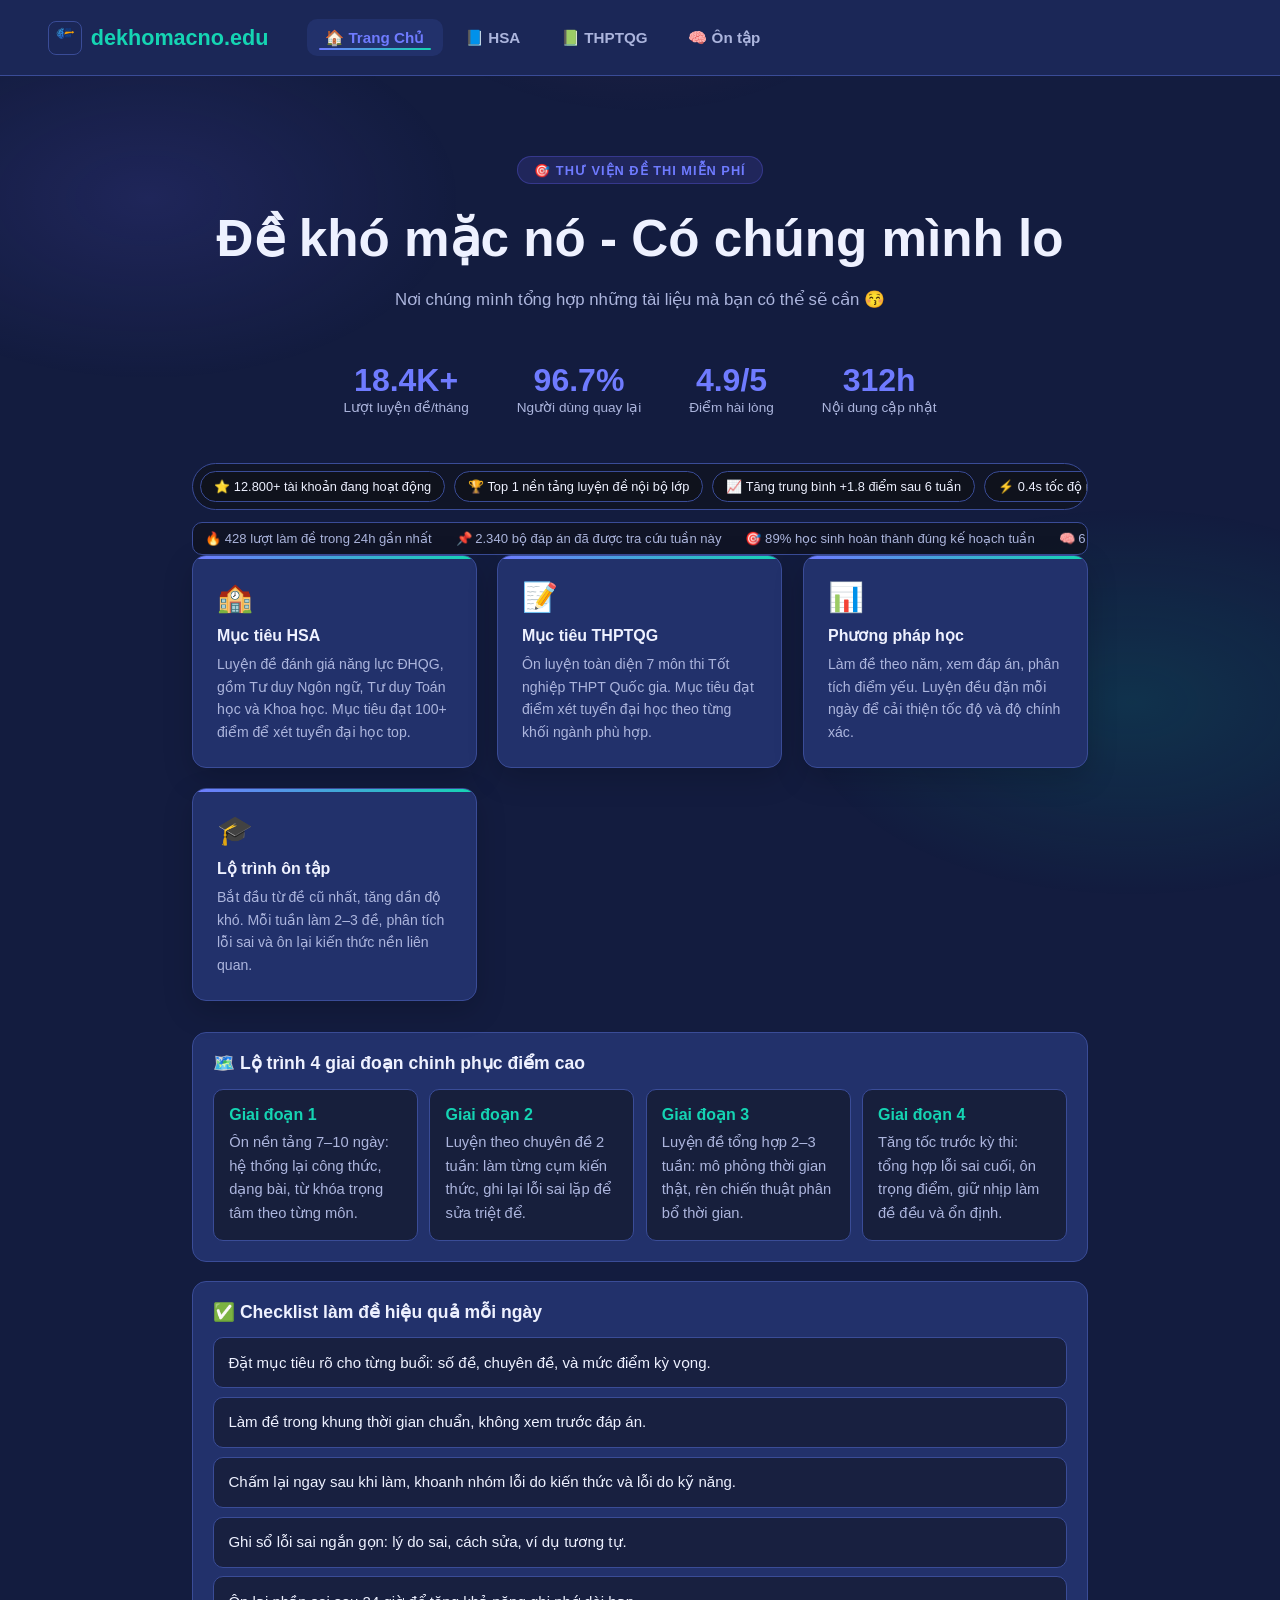
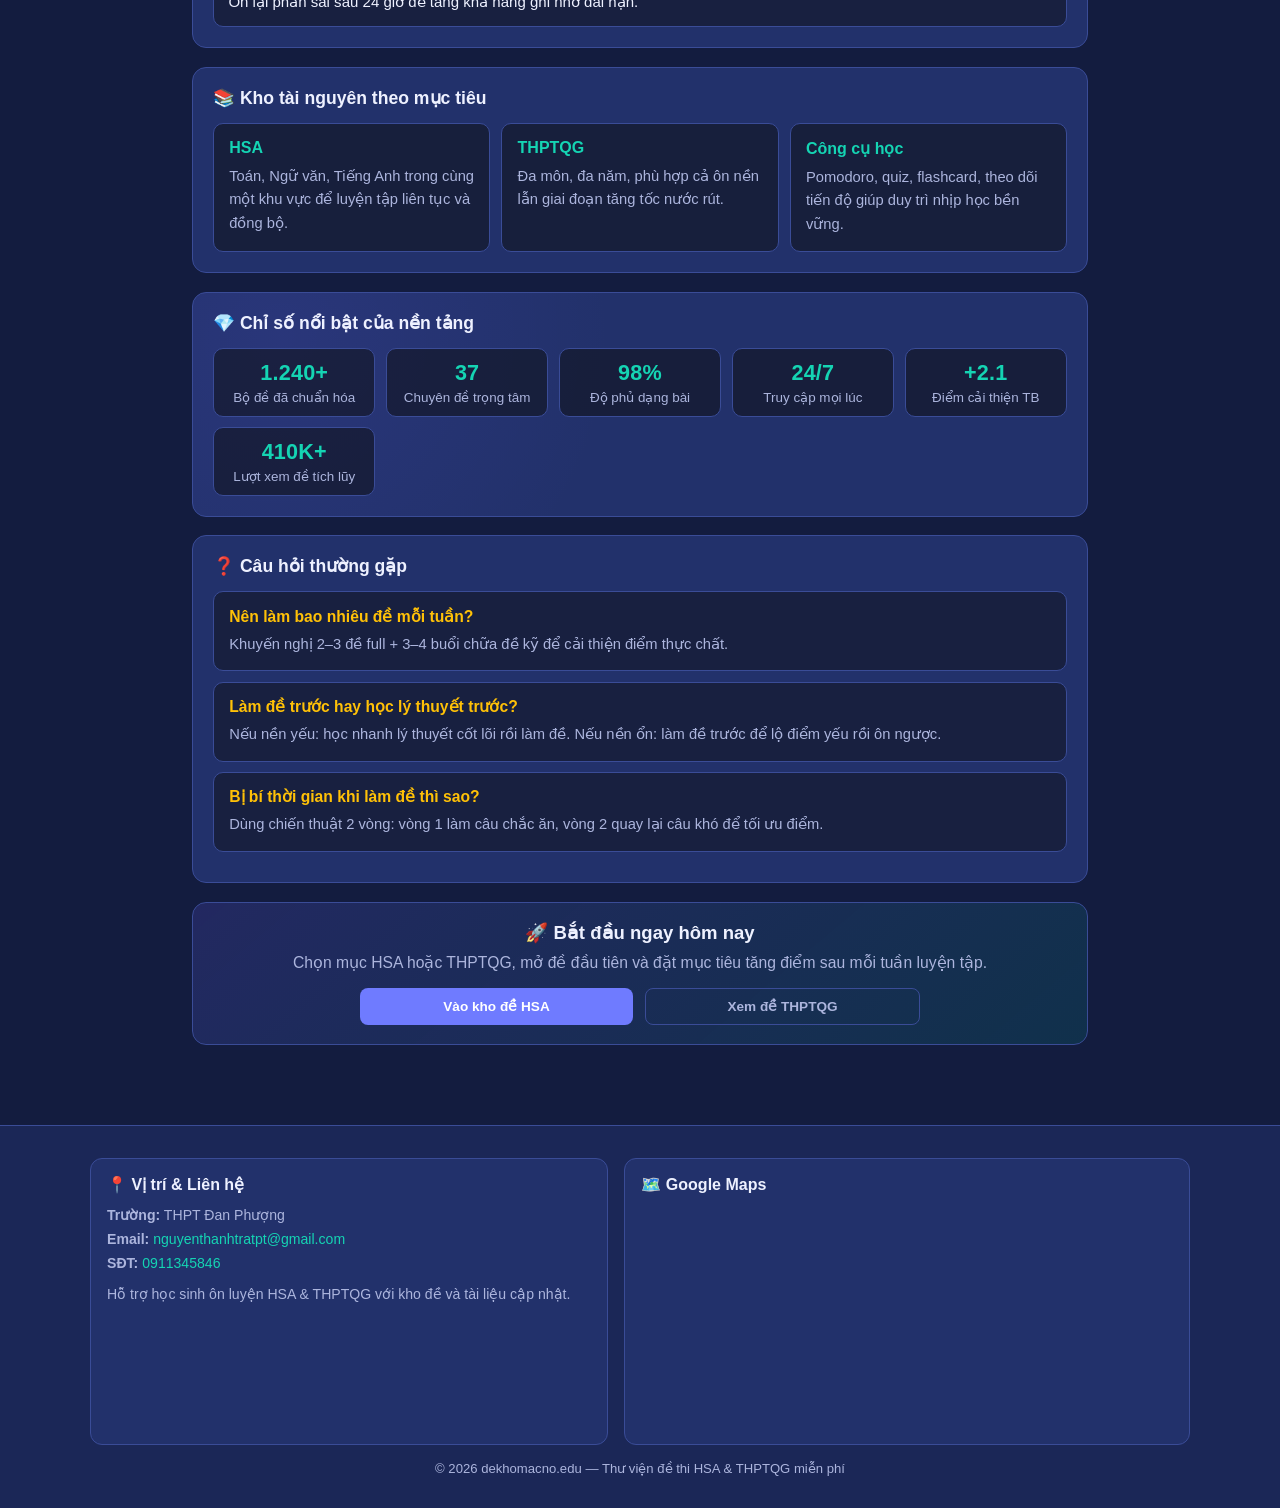
==== index.html @ 06b8037e "Rename index2.html to index.html" ====
<!DOCTYPE html>
<html lang="vi">
<head>
<meta charset="UTF-8">
<meta name="viewport" content="width=device-width, initial-scale=1.0">
<title>dekhomacno.edu</title>
<link rel="icon" type="image/png" href="logo.png">
<link rel="stylesheet" href="styles.css">
<style>
:root{--bg:#131c3f;--surface:#1b2757;--card:#22316b;--border:#3a4c97;--accent:#6f7bff;--accent2:#15d4b3;--accent3:#ff7b8d;--text:#eef1ff;--muted:#acb5dd}
*{margin:0;padding:0;box-sizing:border-box}
body{background:var(--bg);color:var(--text);font-family:'Segoe UI',sans-serif;min-height:100vh}
nav{background:var(--surface);border-bottom:1px solid var(--border);padding:0 3rem;display:flex;align-items:center;gap:2.4rem;position:sticky;top:0;z-index:100;height:76px}
.logo{font-size:1.35rem;font-weight:800;color:var(--accent);display:flex;align-items:center;gap:.55rem}
.logo img{width:34px;height:34px;border-radius:8px;object-fit:cover;border:1px solid var(--border)}
.logo span{color:var(--accent2)}
.nav-links{display:flex;gap:.25rem}
.nav-links a{padding:.6rem 1.15rem;border-radius:10px;text-decoration:none;color:var(--muted);font-size:.95rem;font-weight:600;transition:all .2s;cursor:pointer}
.nav-links a:hover,.nav-links a.active{background:var(--card);color:var(--text)}
.nav-links a.active{color:var(--accent)}
.page{display:none}.page.active{display:block}
.hero{padding:5rem 2rem 3rem;max-width:960px;margin:0 auto;text-align:center}
.badge{display:inline-block;background:rgba(108,99,255,.15);color:var(--accent);border:1px solid rgba(108,99,255,.3);border-radius:20px;padding:.35rem 1rem;font-size:.8rem;font-weight:600;margin-bottom:1.5rem;text-transform:uppercase;letter-spacing:1px}
.hero h1{font-size:clamp(2rem,5vw,3.2rem);font-weight:800;line-height:1.2;margin-bottom:1rem}
.hp{color:var(--accent)}.hg{color:var(--accent2)}
.hero>p{color:var(--muted);font-size:1.05rem;max-width:560px;margin:0 auto 3rem;line-height:1.7}
.stats{display:flex;justify-content:center;gap:3rem;margin:2rem 0 3rem;flex-wrap:wrap}
.stat .num{font-size:2rem;font-weight:800;color:var(--accent)}.stat .label{color:var(--muted);font-size:.85rem}
.goal-grid{display:grid;grid-template-columns:repeat(auto-fit,minmax(230px,1fr));gap:1.25rem;text-align:left}
.gc{background:var(--card);border:1px solid var(--border);border-radius:14px;padding:1.5rem;position:relative;overflow:hidden}
.gc::before{content:'';position:absolute;top:0;left:0;right:0;height:3px;background:linear-gradient(90deg,var(--accent),var(--accent2))}
.gc .icon{font-size:1.8rem;margin-bottom:.75rem}.gc h3{font-size:1rem;font-weight:700;margin-bottom:.5rem}
.gc p{color:var(--muted);font-size:.88rem;line-height:1.6}
.ph{background:var(--surface);border-bottom:1px solid var(--border);padding:2.5rem 2rem 2rem}
.phi{max-width:1100px;margin:0 auto}
.ab{display:inline-block;width:40px;height:4px;border-radius:2px;margin-bottom:.75rem}
.ph h2{font-size:1.8rem;font-weight:800;margin-bottom:.5rem}.ph p{color:var(--muted);font-size:.95rem}
.fb{max-width:1100px;margin:1.5rem auto 0;padding:0 2rem;display:flex;gap:.5rem;flex-wrap:wrap}
.fb button{padding:.45rem 1.1rem;border-radius:8px;border:1px solid var(--border);background:var(--card);color:var(--muted);font-size:.85rem;cursor:pointer;transition:all .2s}
.fb button:hover,.fb button.active{background:var(--accent);border-color:var(--accent);color:white}
.gc2{max-width:1100px;margin:0 auto;padding:2rem;display:grid;grid-template-columns:repeat(auto-fill,minmax(300px,1fr));gap:1.25rem}
.ec{background:var(--card);border:1px solid var(--border);border-radius:14px;padding:1.5rem;display:flex;flex-direction:column;gap:1rem;transition:border-color .2s,transform .2s}
.ec:hover{border-color:rgba(108,99,255,.5);transform:translateY(-2px)}
.ct{display:flex;justify-content:space-between;align-items:flex-start}
.tag{display:inline-block;padding:.3rem .75rem;border-radius:6px;font-size:.75rem;font-weight:700;text-transform:uppercase;letter-spacing:.5px}
.t0{background:rgba(108,99,255,.2);color:var(--accent)}
.t1{background:rgba(0,201,167,.2);color:var(--accent2)}
.t2{background:rgba(255,107,107,.2);color:var(--accent3)}
.t3{background:rgba(255,193,7,.2);color:#ffc107}
.t4{background:rgba(33,150,243,.2);color:#2196f3}
.t5{background:rgba(156,39,176,.2);color:#9c27b0}
.t6{background:rgba(255,152,0,.2);color:#ff9800}
.t7{background:rgba(0,188,212,.2);color:#00bcd4}
.cs{font-size:.8rem;color:var(--muted);background:#2e3350;padding:.3rem .75rem;border-radius:6px}
.et{font-size:1rem;font-weight:700;line-height:1.4}
.em{display:flex;gap:1rem;font-size:.82rem;color:var(--muted)}
.ea{display:flex;gap:.75rem;margin-top:auto}
.btn{flex:1;padding:.6rem 1rem;border-radius:8px;font-size:.85rem;font-weight:600;cursor:pointer;border:none;transition:all .2s}
.bp{background:var(--accent);color:white}.bp:hover{background:#5a52e0}
.bo{background:transparent;color:var(--muted);border:1px solid var(--border)}.bo:hover{border-color:var(--accent2);color:var(--accent2)}
.mo{display:none;position:fixed;inset:0;background:rgba(0,0,0,.75);backdrop-filter:blur(4px);z-index:999;align-items:center;justify-content:center;padding:1rem}
.mo.open{display:flex}
.md{background:var(--surface);border:1px solid var(--border);border-radius:16px;max-width:580px;width:100%;max-height:85vh;overflow-y:auto;padding:2rem;position:relative}
.md h3{font-size:1.15rem;font-weight:800;margin-bottom:1.5rem}
.mc{position:absolute;top:1rem;right:1rem;background:var(--card);border:1px solid var(--border);color:var(--muted);width:32px;height:32px;border-radius:8px;cursor:pointer;font-size:1rem;display:flex;align-items:center;justify-content:center}
.sd{background:linear-gradient(135deg,rgba(108,99,255,.15),rgba(0,201,167,.1));border:1px solid var(--border);border-radius:12px;padding:1rem 1.5rem;text-align:center;margin-bottom:1.5rem}
.sd .big{font-size:2.5rem;font-weight:800;color:var(--accent)}.sd .sub{color:var(--muted);font-size:.85rem}
.as{margin-bottom:1.5rem}.as h4{font-size:.82rem;text-transform:uppercase;letter-spacing:1px;color:var(--muted);margin-bottom:.75rem}
.ag{display:grid;grid-template-columns:repeat(5,1fr);gap:.5rem}
.ai{background:var(--card);border:1px solid var(--border);border-radius:8px;padding:.4rem .5rem;text-align:center}
.ai .q{color:var(--muted);font-size:.72rem}.ai .a{font-weight:700;color:var(--accent2);font-size:.9rem}
.study-wrap{max-width:1100px;margin:0 auto;padding:2rem}
.tool-grid{display:grid;grid-template-columns:repeat(auto-fit,minmax(300px,1fr));gap:1.25rem}
.tool-card{background:var(--card);border:1px solid var(--border);border-radius:14px;padding:1.25rem}
.tool-card h3{font-size:1rem;margin-bottom:.9rem}
.form-row{display:grid;grid-template-columns:1fr 120px;gap:.6rem;margin-bottom:.6rem}
.form-row-3{display:grid;grid-template-columns:1fr 1fr auto;gap:.6rem;margin-bottom:.6rem}
input,select,textarea{width:100%;padding:.6rem .75rem;border-radius:8px;border:1px solid var(--border);background:#161a28;color:var(--text);font-size:.86rem}
textarea{resize:vertical;min-height:70px}
.task-list{display:flex;flex-direction:column;gap:.55rem;max-height:220px;overflow:auto;padding-right:.25rem}
.task-item{display:grid;grid-template-columns:auto 1fr auto;gap:.5rem;align-items:start;background:rgba(15,17,23,.6);border:1px solid var(--border);border-radius:10px;padding:.55rem .6rem}
.task-item.done .task-title{text-decoration:line-through;color:var(--muted)}
.task-meta{font-size:.75rem;color:var(--muted)}
.mini-btn{background:transparent;border:1px solid var(--border);color:var(--muted);border-radius:8px;padding:.25rem .5rem;cursor:pointer}
.mini-btn:hover{border-color:var(--accent3);color:var(--accent3)}
.flash-box{background:linear-gradient(135deg,rgba(108,99,255,.12),rgba(0,201,167,.08));border:1px solid var(--border);border-radius:12px;padding:1rem;margin-bottom:.8rem;min-height:150px}
.flash-q{font-size:.95rem;font-weight:700;margin-bottom:.75rem}
.flash-a{color:var(--muted);line-height:1.6;display:none}
.flash-a.open{display:block}
.quiz-q{font-size:.9rem;font-weight:700;margin:.35rem 0 .6rem}
.quiz-opts{display:flex;flex-direction:column;gap:.45rem}
.quiz-opts label{display:flex;gap:.5rem;align-items:flex-start;background:rgba(15,17,23,.6);border:1px solid var(--border);border-radius:8px;padding:.45rem .5rem;font-size:.85rem;cursor:pointer}
.muted{color:var(--muted);font-size:.82rem}
.timer{font-size:2rem;font-weight:800;color:var(--accent);margin:.35rem 0 .75rem}
.progress-grid{display:grid;grid-template-columns:repeat(4,minmax(120px,1fr));gap:.6rem}
.pstat{background:#161a28;border:1px solid var(--border);border-radius:10px;padding:.7rem .65rem;text-align:center}
.pstat .n{font-size:1.2rem;font-weight:800;color:var(--accent2)}
.pstat .l{font-size:.75rem;color:var(--muted)}
@media(max-width:760px){.form-row,.form-row-3{grid-template-columns:1fr}.progress-grid{grid-template-columns:repeat(2,minmax(120px,1fr))}}
.site-footer{border-top:1px solid var(--border);margin-top:2rem;background:var(--surface);padding:2rem}
.footer-wrap{max-width:1100px;margin:0 auto;display:grid;grid-template-columns:1.1fr 1.2fr;gap:1rem}
.footer-card{background:var(--card);border:1px solid var(--border);border-radius:12px;padding:1rem}
.footer-title{font-size:1rem;font-weight:700;margin-bottom:.6rem}
.footer-item{color:var(--muted);font-size:.88rem;line-height:1.7}
.footer-item a{color:var(--accent2);text-decoration:none}
.footer-item a:hover{text-decoration:underline}
.footer-map{width:100%;height:220px;border:0;border-radius:10px}
.footer-copy{text-align:center;color:var(--muted);font-size:.82rem;margin-top:1rem}
@media(max-width:860px){.footer-wrap{grid-template-columns:1fr}.footer-map{height:200px}}
</style>
</head>
<body class="is-loading text-reveal-pending">
<div id="pageLoader" class="page-loader" aria-live="polite" aria-busy="true">
  <div class="loader-box">
    <div class="loader-spinner" aria-hidden="true"></div>
    <p>Đang tải dữ liệu đề thi...</p>
    <div class="loader-bar"><span></span></div>
  </div>
</div>
<nav>
  <div class="logo"><img src="logo.png" alt="dekhomacno.edu logo"><span>dekhomacno.edu</span></div>
  <div class="nav-links">
    <a class="active" onclick="sp('home',this)">🏠 Trang Chủ</a>
    <a onclick="sp('hsa',this)">📘 HSA</a>
    <a onclick="sp('thptqg',this)">📗 THPTQG</a>
    <a onclick="sp('study',this)">🧠 Ôn tập</a>
  </div>
</nav>

<div id="home" class="page active">
<div class="hero">
  <div class="badge">🎯 Thư viện đề thi miễn phí</div>
  <h1>Đề khó mặc nó - Có chúng mình lo</h1>
  <p>Nơi chúng mình tổng hợp những tài liệu mà bạn có thể sẽ cần 😚</p>
  <div class="stats">
    <div class="stat"><div class="num">18.4K+</div><div class="label">Lượt luyện đề/tháng</div></div>
    <div class="stat"><div class="num">96.7%</div><div class="label">Người dùng quay lại</div></div>
    <div class="stat"><div class="num">4.9/5</div><div class="label">Điểm hài lòng</div></div>
    <div class="stat"><div class="num">312h</div><div class="label">Nội dung cập nhật</div></div>
  </div>

  <div class="trust-ribbon">
    <div class="trust-marquee">
      <div class="trust-track">
        <span>⭐ 12.800+ tài khoản đang hoạt động</span>
        <span>🏆 Top 1 nền tảng luyện đề nội bộ lớp</span>
        <span>📈 Tăng trung bình +1.8 điểm sau 6 tuần</span>
        <span>⚡ 0.4s tốc độ mở đề trung bình</span>
      </div>
      <div class="trust-track" aria-hidden="true">
        <span>⭐ 12.800+ tài khoản đang hoạt động</span>
        <span>🏆 Top 1 nền tảng luyện đề nội bộ lớp</span>
        <span>📈 Tăng trung bình +1.8 điểm sau 6 tuần</span>
        <span>⚡ 0.4s tốc độ mở đề trung bình</span>
      </div>
    </div>
  </div>

  <div class="ticker-wrap">
    <div class="ticker-marquee">
      <div class="ticker-track">
        <span>🔥 428 lượt làm đề trong 24h gần nhất</span>
        <span>📌 2.340 bộ đáp án đã được tra cứu tuần này</span>
        <span>🎯 89% học sinh hoàn thành đúng kế hoạch tuần</span>
        <span>🧠 6.200 phiên Pomodoro đã hoàn thành tháng này</span>
      </div>
      <div class="ticker-track" aria-hidden="true">
        <span>🔥 428 lượt làm đề trong 24h gần nhất</span>
        <span>📌 2.340 bộ đáp án đã được tra cứu tuần này</span>
        <span>🎯 89% học sinh hoàn thành đúng kế hoạch tuần</span>
        <span>🧠 6.200 phiên Pomodoro đã hoàn thành tháng này</span>
      </div>
    </div>
  </div>
  <div class="goal-grid">
    <div class="gc"><div class="icon">🏫</div><h3>Mục tiêu HSA</h3><p>Luyện đề đánh giá năng lực ĐHQG, gồm Tư duy Ngôn ngữ, Tư duy Toán học và Khoa học. Mục tiêu đạt 100+ điểm để xét tuyển đại học top.</p></div>
    <div class="gc"><div class="icon">📝</div><h3>Mục tiêu THPTQG</h3><p>Ôn luyện toàn diện 7 môn thi Tốt nghiệp THPT Quốc gia. Mục tiêu đạt điểm xét tuyển đại học theo từng khối ngành phù hợp.</p></div>
    <div class="gc"><div class="icon">📊</div><h3>Phương pháp học</h3><p>Làm đề theo năm, xem đáp án, phân tích điểm yếu. Luyện đều đặn mỗi ngày để cải thiện tốc độ và độ chính xác.</p></div>
    <div class="gc"><div class="icon">🎓</div><h3>Lộ trình ôn tập</h3><p>Bắt đầu từ đề cũ nhất, tăng dần độ khó. Mỗi tuần làm 2–3 đề, phân tích lỗi sai và ôn lại kiến thức nền liên quan.</p></div>
  </div>

  <div class="home-stack">
    <div class="home-block">
      <h3>🗺️ Lộ trình 4 giai đoạn chinh phục điểm cao</h3>
      <div class="home-grid-4">
        <div class="home-mini"><strong>Giai đoạn 1</strong><p>Ôn nền tảng 7–10 ngày: hệ thống lại công thức, dạng bài, từ khóa trọng tâm theo từng môn.</p></div>
        <div class="home-mini"><strong>Giai đoạn 2</strong><p>Luyện theo chuyên đề 2 tuần: làm từng cụm kiến thức, ghi lại lỗi sai lặp để sửa triệt để.</p></div>
        <div class="home-mini"><strong>Giai đoạn 3</strong><p>Luyện đề tổng hợp 2–3 tuần: mô phỏng thời gian thật, rèn chiến thuật phân bổ thời gian.</p></div>
        <div class="home-mini"><strong>Giai đoạn 4</strong><p>Tăng tốc trước kỳ thi: tổng hợp lỗi sai cuối, ôn trọng điểm, giữ nhịp làm đề đều và ổn định.</p></div>
      </div>
    </div>

    <div class="home-block">
      <h3>✅ Checklist làm đề hiệu quả mỗi ngày</h3>
      <div class="home-list">
        <div class="home-li">Đặt mục tiêu rõ cho từng buổi: số đề, chuyên đề, và mức điểm kỳ vọng.</div>
        <div class="home-li">Làm đề trong khung thời gian chuẩn, không xem trước đáp án.</div>
        <div class="home-li">Chấm lại ngay sau khi làm, khoanh nhóm lỗi do kiến thức và lỗi do kỹ năng.</div>
        <div class="home-li">Ghi sổ lỗi sai ngắn gọn: lý do sai, cách sửa, ví dụ tương tự.</div>
        <div class="home-li">Ôn lại phần sai sau 24 giờ để tăng khả năng ghi nhớ dài hạn.</div>
      </div>
    </div>

    <div class="home-block">
      <h3>📚 Kho tài nguyên theo mục tiêu</h3>
      <div class="home-grid-3">
        <div class="home-mini"><strong>HSA</strong><p>Toán, Ngữ văn, Tiếng Anh trong cùng một khu vực để luyện tập liên tục và đồng bộ.</p></div>
        <div class="home-mini"><strong>THPTQG</strong><p>Đa môn, đa năm, phù hợp cả ôn nền lẫn giai đoạn tăng tốc nước rút.</p></div>
        <div class="home-mini"><strong>Công cụ học</strong><p>Pomodoro, quiz, flashcard, theo dõi tiến độ giúp duy trì nhịp học bền vững.</p></div>
      </div>
    </div>

    <div class="home-block power-block">
      <h3>💎 Chỉ số nổi bật của nền tảng</h3>
      <div class="power-grid">
        <div class="power-item"><div class="pnum">1.240+</div><div class="plabel">Bộ đề đã chuẩn hóa</div></div>
        <div class="power-item"><div class="pnum">37</div><div class="plabel">Chuyên đề trọng tâm</div></div>
        <div class="power-item"><div class="pnum">98%</div><div class="plabel">Độ phủ dạng bài</div></div>
        <div class="power-item"><div class="pnum">24/7</div><div class="plabel">Truy cập mọi lúc</div></div>
        <div class="power-item"><div class="pnum">+2.1</div><div class="plabel">Điểm cải thiện TB</div></div>
        <div class="power-item"><div class="pnum">410K+</div><div class="plabel">Lượt xem đề tích lũy</div></div>
      </div>
    </div>

    <div class="home-block faq-block">
      <h3>❓ Câu hỏi thường gặp</h3>
      <div class="faq-item"><strong>Nên làm bao nhiêu đề mỗi tuần?</strong><p>Khuyến nghị 2–3 đề full + 3–4 buổi chữa đề kỹ để cải thiện điểm thực chất.</p></div>
      <div class="faq-item"><strong>Làm đề trước hay học lý thuyết trước?</strong><p>Nếu nền yếu: học nhanh lý thuyết cốt lõi rồi làm đề. Nếu nền ổn: làm đề trước để lộ điểm yếu rồi ôn ngược.</p></div>
      <div class="faq-item"><strong>Bị bí thời gian khi làm đề thì sao?</strong><p>Dùng chiến thuật 2 vòng: vòng 1 làm câu chắc ăn, vòng 2 quay lại câu khó để tối ưu điểm.</p></div>
    </div>

    <div class="home-cta">
      <h3>🚀 Bắt đầu ngay hôm nay</h3>
      <p>Chọn mục HSA hoặc THPTQG, mở đề đầu tiên và đặt mục tiêu tăng điểm sau mỗi tuần luyện tập.</p>
      <div class="ea" style="justify-content:center;max-width:560px;margin:0 auto">
        <button class="btn bp" onclick="sp('hsa',document.querySelectorAll('.nav-links a')[1])">Vào kho đề HSA</button>
        <button class="btn bo" onclick="sp('thptqg',document.querySelectorAll('.nav-links a')[2])">Xem đề THPTQG</button>
      </div>
    </div>
  </div>
</div>
</div>

<div id="hsa" class="page">
<div class="ph"><div class="phi"><div class="ab" style="background:linear-gradient(90deg,#6c63ff,#00c9a7)"></div><h2>📘 Đề Thi HSA (Toán • Ngữ Văn • Tiếng Anh)</h2><p>Tất cả đề HSA nằm trong một mục duy nhất, đã phân loại theo môn để luyện tập nhanh • Mở trực tiếp file PDF</p></div></div>
<div class="fb">
  <button class="active" onclick="fc('hg','all',this)">Tất cả</button>
  <button onclick="fc('hg','toan',this)">📐 Toán HSA</button>
  <button onclick="fc('hg','van',this)">📖 Ngữ văn HSA</button>
  <button onclick="fc('hg','anh',this)">🌐 Tiếng Anh HSA</button>
</div>
<div class="gc2" style="padding-top:1rem;padding-bottom:0;grid-template-columns:1fr;">
  <div class="ec" style="gap:.75rem">
    <div class="ct"><span class="tag t0">Hướng dẫn sử dụng</span><span class="cs">Dành cho người mới</span></div>
    <div class="et">Cách sử dụng kho đề trong 4 bước</div>
    <div class="home-list">
      <div class="home-li"><strong>Bước 1:</strong> Chọn môn bằng bộ lọc phía trên (Toán / Văn / Tiếng Anh).</div>
      <div class="home-li"><strong>Bước 2:</strong> Nhấn <strong>📄 Xem đề</strong> để mở file đề trực tiếp từ thư mục.</div>
      <div class="home-li"><strong>Bước 3:</strong> Làm đề theo thời gian thật, sau đó mở <strong>🔑 Gợi ý</strong> để đối chiếu.</div>
      <div class="home-li"><strong>Bước 4:</strong> Sang tab <strong>🧠 Ôn tập</strong> để luyện flashcard, quick quiz và theo dõi tiến độ.</div>
    </div>
    <div class="em"><span>💡 Mẹo: luôn ghi lại 5 lỗi sai lặp sau mỗi đề</span><span>🎯 Mục tiêu: tăng dần độ chính xác qua từng tuần</span></div>
  </div>
</div>
<div class="gc2" style="padding-top:.75rem;padding-bottom:0;grid-template-columns:1fr;">
  <div class="ec" style="gap:.75rem">
    <div class="ct"><span class="tag t3">Hướng dẫn luyện</span><span class="cs">Mẹo làm đề nhanh</span></div>
    <div class="et">Chiến thuật luyện đề HSA theo 3 bước</div>
    <div class="em"><span>1) Làm đề đúng thời gian</span><span>2) Chữa kỹ lỗi sai</span><span>3) Ôn lại lỗi sau 24h</span></div>
  </div>
</div>
<div class="gc2" id="hg"></div>
</div>

<div id="thptqg" class="page">
<div class="ph"><div class="phi"><div class="ab" style="background:linear-gradient(90deg,#ff6b6b,#ffc107)"></div><h2>📗 Đề Thi THPT Quốc Gia</h2><p>Đề thi chính thức từ 2018–2024 • 7 môn học đầy đủ</p></div></div>
<div class="fb">
  <button class="active" onclick="fc('tg','toan',this)">📐 Toán</button>
  <button onclick="fc('tg','van',this)">📖 Văn</button>
  <button onclick="fc('tg','anh',this)">🌐 Anh</button>
  <button onclick="fc('tg','ly',this)">⚡ Lý</button>
</div>
<div class="gc2" style="padding-top:.75rem;padding-bottom:0;grid-template-columns:1fr;">
  <div class="ec" style="gap:.75rem">
    <div class="ct"><span class="tag t0">Hướng dẫn sử dụng</span><span class="cs">THPTQG nhanh gọn</span></div>
    <div class="et">Cách dùng kho đề THPTQG hiệu quả</div>
    <div class="home-list">
      <div class="home-li"><strong>Bước 1:</strong> Chọn môn muốn luyện ở bộ lọc (Toán, Văn, Anh, Lý).</div>
      <div class="home-li"><strong>Bước 2:</strong> Mở đề bằng nút <strong>📄 Xem đề</strong> và làm theo đúng thời gian chuẩn.</div>
      <div class="home-li"><strong>Bước 3:</strong> Nhấn <strong>🔑 Gợi ý</strong> để đối chiếu và khoanh vùng lỗi sai chính.</div>
      <div class="home-li"><strong>Bước 4:</strong> Vào tab <strong>🧠 Ôn tập</strong> để luyện lại bằng flashcard + quick quiz theo môn yếu.</div>
    </div>
    <div class="em"><span>📌 Gợi ý: làm tối thiểu 2 đề/môn mỗi tuần</span><span>🚀 Theo dõi tiến bộ bằng điểm quiz và checklist nhiệm vụ</span></div>
  </div>
</div>
<div class="gc2" style="padding-top:.75rem;padding-bottom:0;grid-template-columns:1fr;">
  <div class="ec" style="gap:.75rem">
    <div class="ct"><span class="tag t6">Mẹo ôn THPTQG</span><span class="cs">Tăng điểm bền vững</span></div>
    <div class="et">Công thức ôn thi 30 ngày trước kỳ thi</div>
    <div class="em"><span>Tuần 1-2: Củng cố nền</span><span>Tuần 3: Luyện đề</span><span>Tuần 4: Tổng ôn lỗi sai</span></div>
  </div>
</div>
<div class="gc2" id="tg">
  <div class="ec coming-card" data-f="tailieu"><div class="ct"><span class="tag t3 coming-pill">THPTQG</span><span class="cs">Sắp cập nhật</span></div><div class="et">Mục tài liệu THPTQG mới</div><div class="em"><span>📁 Bạn sẽ thêm tài liệu sau</span><span>✨ Đã sẵn chỗ hiển thị</span></div><div class="ea"><button class="btn bo" disabled>⏳ Chờ thêm tài liệu</button><button class="btn bp" disabled>🔑 Chờ đáp án</button></div></div>
  <div class="ec" data-f="toan"><div class="ct"><span class="tag t1">Toán</span><span class="cs">50 câu · 90'</span></div><div class="et">Đề Toán THPTQG 2024 – Mã đề 101</div><div class="em"><span>📅 2024</span><span>📊 TB: 6.4</span></div><div class="ea"><button class="btn bo">📄 Xem đề</button><button class="btn bp" onclick="sa('Toán THPTQG 2024','10⁄10','thpt')">🔑 Đáp án</button></div></div>
  <div class="ec" data-f="toan"><div class="ct"><span class="tag t1">Toán</span><span class="cs">50 câu · 90'</span></div><div class="et">Đề Toán THPTQG 2023 – Mã đề 101</div><div class="em"><span>📅 2023</span><span>📊 TB: 6.1</span></div><div class="ea"><button class="btn bo">📄 Xem đề</button><button class="btn bp" onclick="sa('Toán THPTQG 2023','10⁄10','thpt')">🔑 Đáp án</button></div></div>
  <div class="ec" data-f="toan"><div class="ct"><span class="tag t1">Toán</span><span class="cs">50 câu · 90'</span></div><div class="et">Đề Toán THPTQG 2022 – Mã đề 101</div><div class="em"><span>📅 2022</span><span>📊 TB: 6.5</span></div><div class="ea"><button class="btn bo">📄 Xem đề</button><button class="btn bp" onclick="sa('Toán THPTQG 2022','10⁄10','thpt')">🔑 Đáp án</button></div></div>
  <div class="ec" data-f="toan"><div class="ct"><span class="tag t1">Toán</span><span class="cs">50 câu · 90'</span></div><div class="et">Đề Toán THPTQG 2021 – Mã đề 101</div><div class="em"><span>📅 2021</span><span>📊 TB: 6.6</span></div><div class="ea"><button class="btn bo">📄 Xem đề</button><button class="btn bp" onclick="sa('Toán THPTQG 2021','10⁄10','thpt')">🔑 Đáp án</button></div></div>
  <div class="ec" data-f="toan"><div class="ct"><span class="tag t1">Toán</span><span class="cs">50 câu · 90'</span></div><div class="et">Đề Toán THPTQG 2020 – Mã đề 101</div><div class="em"><span>📅 2020</span><span>📊 TB: 7.1</span></div><div class="ea"><button class="btn bo">📄 Xem đề</button><button class="btn bp" onclick="sa('Toán THPTQG 2020','10⁄10','thpt')">🔑 Đáp án</button></div></div>
  <div class="ec" data-f="van"><div class="ct"><span class="tag t2">Ngữ Văn</span><span class="cs">Tự luận · 120'</span></div><div class="et">Đề Ngữ Văn THPTQG 2024</div><div class="em"><span>📅 2024</span><span>📊 TB: 6.8</span></div><div class="ea"><button class="btn bo">📄 Xem đề</button><button class="btn bp" onclick="sa('Ngữ Văn THPTQG 2024','10⁄10','van')">🔑 Đáp án</button></div></div>
  <div class="ec" data-f="van"><div class="ct"><span class="tag t2">Ngữ Văn</span><span class="cs">Tự luận · 120'</span></div><div class="et">Đề Ngữ Văn THPTQG 2023</div><div class="em"><span>📅 2023</span><span>📊 TB: 7.1</span></div><div class="ea"><button class="btn bo">📄 Xem đề</button><button class="btn bp" onclick="sa('Ngữ Văn THPTQG 2023','10⁄10','van')">🔑 Đáp án</button></div></div>
  <div class="ec" data-f="van"><div class="ct"><span class="tag t2">Ngữ Văn</span><span class="cs">Tự luận · 120'</span></div><div class="et">Đề Ngữ Văn THPTQG 2022</div><div class="em"><span>📅 2022</span><span>📊 TB: 7.0</span></div><div class="ea"><button class="btn bo">📄 Xem đề</button><button class="btn bp" onclick="sa('Ngữ Văn THPTQG 2022','10⁄10','van')">🔑 Đáp án</button></div></div>
  <div class="ec" data-f="anh"><div class="ct"><span class="tag t3">Tiếng Anh</span><span class="cs">50 câu · 60'</span></div><div class="et">Đề Tiếng Anh THPTQG 2024 – Mã 401</div><div class="em"><span>📅 2024</span><span>📊 TB: 5.9</span></div><div class="ea"><button class="btn bo">📄 Xem đề</button><button class="btn bp" onclick="sa('Tiếng Anh THPTQG 2024','10⁄10','thpt')">🔑 Đáp án</button></div></div>
  <div class="ec" data-f="anh"><div class="ct"><span class="tag t3">Tiếng Anh</span><span class="cs">50 câu · 60'</span></div><div class="et">Đề Tiếng Anh THPTQG 2023 – Mã 401</div><div class="em"><span>📅 2023</span><span>📊 TB: 6.2</span></div><div class="ea"><button class="btn bo">📄 Xem đề</button><button class="btn bp" onclick="sa('Tiếng Anh THPTQG 2023','10⁄10','thpt')">🔑 Đáp án</button></div></div>
  <div class="ec" data-f="anh"><div class="ct"><span class="tag t3">Tiếng Anh</span><span class="cs">50 câu · 60'</span></div><div class="et">Đề Tiếng Anh THPTQG 2022 – Mã 401</div><div class="em"><span>📅 2022</span><span>📊 TB: 5.7</span></div><div class="ea"><button class="btn bo">📄 Xem đề</button><button class="btn bp" onclick="sa('Tiếng Anh THPTQG 2022','10⁄10','thpt')">🔑 Đáp án</button></div></div>
  <div class="ec" data-f="ly"><div class="ct"><span class="tag t4">Vật Lý</span><span class="cs">40 câu · 50'</span></div><div class="et">Đề Vật Lý THPTQG 2024 – Mã đề 201</div><div class="em"><span>📅 2024</span><span>📊 TB: 5.8</span></div><div class="ea"><button class="btn bo">📄 Xem đề</button><button class="btn bp" onclick="sa('Vật Lý THPTQG 2024','10⁄10','thpt')">🔑 Đáp án</button></div></div>
  <div class="ec" data-f="ly"><div class="ct"><span class="tag t4">Vật Lý</span><span class="cs">40 câu · 50'</span></div><div class="et">Đề Vật Lý THPTQG 2023 – Mã đề 201</div><div class="em"><span>📅 2023</span><span>📊 TB: 6.0</span></div><div class="ea"><button class="btn bo">📄 Xem đề</button><button class="btn bp" onclick="sa('Vật Lý THPTQG 2023','10⁄10','thpt')">🔑 Đáp án</button></div></div>
  <div class="ec" data-f="ly"><div class="ct"><span class="tag t4">Vật Lý</span><span class="cs">40 câu · 50'</span></div><div class="et">Đề Vật Lý THPTQG 2022 – Mã đề 201</div><div class="em"><span>📅 2022</span><span>📊 TB: 5.6</span></div><div class="ea"><button class="btn bo">📄 Xem đề</button><button class="btn bp" onclick="sa('Vật Lý THPTQG 2022','10⁄10','thpt')">🔑 Đáp án</button></div></div>
  <div class="ec" data-f="hoa"><div class="ct"><span class="tag t5">Hóa Học</span><span class="cs">40 câu · 50'</span></div><div class="et">Đề Hóa Học THPTQG 2024 – Mã đề 201</div><div class="em"><span>📅 2024</span><span>📊 TB: 6.3</span></div><div class="ea"><button class="btn bo">📄 Xem đề</button><button class="btn bp" onclick="sa('Hóa Học THPTQG 2024','10⁄10','thpt')">🔑 Đáp án</button></div></div>
  <div class="ec" data-f="hoa"><div class="ct"><span class="tag t5">Hóa Học</span><span class="cs">40 câu · 50'</span></div><div class="et">Đề Hóa Học THPTQG 2023 – Mã đề 201</div><div class="em"><span>📅 2023</span><span>📊 TB: 6.1</span></div><div class="ea"><button class="btn bo">📄 Xem đề</button><button class="btn bp" onclick="sa('Hóa Học THPTQG 2023','10⁄10','thpt')">🔑 Đáp án</button></div></div>
  <div class="ec" data-f="hoa"><div class="ct"><span class="tag t5">Hóa Học</span><span class="cs">40 câu · 50'</span></div><div class="et">Đề Hóa Học THPTQG 2022 – Mã đề 201</div><div class="em"><span>📅 2022</span><span>📊 TB: 5.9</span></div><div class="ea"><button class="btn bo">📄 Xem đề</button><button class="btn bp" onclick="sa('Hóa Học THPTQG 2022','10⁄10','thpt')">🔑 Đáp án</button></div></div>
  <div class="ec" data-f="su"><div class="ct"><span class="tag t6">Lịch Sử</span><span class="cs">40 câu · 50'</span></div><div class="et">Đề Lịch Sử THPTQG 2024 – Mã đề 301</div><div class="em"><span>📅 2024</span><span>📊 TB: 6.7</span></div><div class="ea"><button class="btn bo">📄 Xem đề</button><button class="btn bp" onclick="sa('Lịch Sử THPTQG 2024','10⁄10','thpt')">🔑 Đáp án</button></div></div>
  <div class="ec" data-f="su"><div class="ct"><span class="tag t6">Lịch Sử</span><span class="cs">40 câu · 50'</span></div><div class="et">Đề Lịch Sử THPTQG 2023 – Mã đề 301</div><div class="em"><span>📅 2023</span><span>📊 TB: 6.9</span></div><div class="ea"><button class="btn bo">📄 Xem đề</button><button class="btn bp" onclick="sa('Lịch Sử THPTQG 2023','10⁄10','thpt')">🔑 Đáp án</button></div></div>
  <div class="ec" data-f="su"><div class="ct"><span class="tag t6">Lịch Sử</span><span class="cs">40 câu · 50'</span></div><div class="et">Đề Lịch Sử THPTQG 2022 – Mã đề 301</div><div class="em"><span>📅 2022</span><span>📊 TB: 7.0</span></div><div class="ea"><button class="btn bo">📄 Xem đề</button><button class="btn bp" onclick="sa('Lịch Sử THPTQG 2022','10⁄10','thpt')">🔑 Đáp án</button></div></div>
  <div class="ec" data-f="tin"><div class="ct"><span class="tag t7">Tin Học</span><span class="cs">40 câu · 50'</span></div><div class="et">Đề Tin Học THPTQG 2024 – Mã đề 501</div><div class="em"><span>📅 2024</span><span>📊 TB: 7.2</span></div><div class="ea"><button class="btn bo">📄 Xem đề</button><button class="btn bp" onclick="sa('Tin Học THPTQG 2024','10⁄10','thpt')">🔑 Đáp án</button></div></div>
  <div class="ec" data-f="tin"><div class="ct"><span class="tag t7">Tin Học</span><span class="cs">40 câu · 50'</span></div><div class="et">Đề Tin Học THPTQG 2023 – Mã đề 501</div><div class="em"><span>📅 2023</span><span>📊 TB: 7.5</span></div><div class="ea"><button class="btn bo">📄 Xem đề</button><button class="btn bp" onclick="sa('Tin Học THPTQG 2023','10⁄10','thpt')">🔑 Đáp án</button></div></div>
  <div class="ec" data-f="tin"><div class="ct"><span class="tag t7">Tin Học</span><span class="cs">40 câu · 50'</span></div><div class="et">Đề Tin Học THPTQG 2022 – Mã đề 501</div><div class="em"><span>📅 2022</span><span>📊 TB: 7.3</span></div><div class="ea"><button class="btn bo">📄 Xem đề</button><button class="btn bp" onclick="sa('Tin Học THPTQG 2022','10⁄10','thpt')">🔑 Đáp án</button></div></div>
</div>
</div>

<div id="study" class="page">
<div class="ph"><div class="phi"><div class="ab" style="background:linear-gradient(90deg,#6c63ff,#00c9a7)"></div><h2>🧠 Bộ Công Cụ Ôn Thi</h2><p>Lập kế hoạch • Flashcard • Quiz tự chấm • Pomodoro • Theo dõi tiến độ</p></div></div>
<div class="study-wrap">
  <div class="tool-grid">
    <div class="tool-card">
      <h3>📅 Kế hoạch học trong ngày</h3>
      <div class="form-row-3">
        <input id="taskSubject" placeholder="Môn học (VD: Toán)">
        <input id="taskDate" type="date">
        <button class="btn bp" onclick="addTask()">Thêm</button>
      </div>
      <textarea id="taskNote" placeholder="Nội dung cần ôn (VD: Hàm số, tích phân, 2 đề 2023)..."></textarea>
      <div id="taskList" class="task-list" style="margin-top:.7rem"></div>
    </div>

    <div class="tool-card">
      <h3>🃏 Flashcard theo môn</h3>
      <div class="form-row" style="margin-bottom:.8rem">
        <select id="flashSubject" onchange="changeFlashSubject(this.value)">
          <option value="toan">📐 Toán</option>
          <option value="van">📖 Ngữ Văn</option>
          <option value="anh">🌐 Tiếng Anh</option>
          <option value="ly">⚡ Vật Lý</option>
          <option value="hoa">🧪 Hóa Học</option>
          <option value="su">🏛 Lịch Sử</option>
          <option value="tin">💻 Tin Học</option>
        </select>
        <button class="btn bo" onclick="shuffleFlashDeck()">🔀 Trộn thẻ</button>
      </div>
      <div class="flash-box">
        <div class="flash-q" id="flashQ"></div>
        <div class="flash-a" id="flashA"></div>
      </div>
      <div class="ea" style="margin-top:0">
        <button class="btn bo" onclick="toggleFlashAnswer()">Hiện/Ẩn đáp án</button>
        <button class="btn bo" onclick="markFlash(false)">Cần ôn lại</button>
        <button class="btn bp" onclick="markFlash(true)">Đã nhớ</button>
      </div>
      <p class="muted" id="flashMeta" style="margin-top:.6rem"></p>
      <div class="home-list" style="margin-top:.75rem">
        <div class="home-li"><strong>🎯 Mục tiêu buổi học:</strong> Hoàn thành 20–30 thẻ, tỷ lệ nhớ cuối buổi ≥ 80%.</div>
        <div class="home-li"><strong>🔁 Chu kỳ ôn lại:</strong> Ôn thẻ sai sau 24h và ôn lại lần 2 sau 72h.</div>
        <div class="home-li"><strong>🧠 Mẹo ghi nhớ:</strong> Nói to đáp án + tự tạo ví dụ ngắn để tăng lưu giữ.</div>
      </div>
      <div class="home-grid-3" style="margin-top:.6rem;grid-template-columns:repeat(auto-fit,minmax(120px,1fr));gap:.45rem">
        <div class="home-mini"><strong style="font-size:.88rem">Vòng 1</strong><p style="font-size:.8rem">Học nhanh toàn bộ thẻ.</p></div>
        <div class="home-mini"><strong style="font-size:.88rem">Vòng 2</strong><p style="font-size:.8rem">Chỉ ôn thẻ đánh dấu sai.</p></div>
        <div class="home-mini"><strong style="font-size:.88rem">Vòng 3</strong><p style="font-size:.8rem">Kiểm tra lại bằng quiz.</p></div>
      </div>
    </div>

    <div class="tool-card">
      <h3>❓ Quick Quiz theo môn</h3>
      <div class="form-row" style="margin-bottom:.8rem">
        <select id="quizSubject" onchange="setQuizSubject(this.value)">
          <option value="mixed">🎯 Trộn tất cả môn</option>
          <option value="toan">📐 Toán</option>
          <option value="van">📖 Ngữ Văn</option>
          <option value="anh">🌐 Tiếng Anh</option>
          <option value="ly">⚡ Vật Lý</option>
          <option value="hoa">🧪 Hóa Học</option>
          <option value="su">🏛 Lịch Sử</option>
          <option value="tin">💻 Tin Học</option>
        </select>
        <button class="btn bo" onclick="startQuiz()">🔄 Tạo theo môn</button>
      </div>
      <div id="quizWrap" class="muted">Nhấn bắt đầu để tạo bộ câu hỏi ngẫu nhiên.</div>
      <div class="ea" style="margin-top:.7rem">
        <button class="btn bo" onclick="startQuiz()">Tạo đề mới</button>
        <button class="btn bp" onclick="submitQuiz()">Nộp bài</button>
      </div>
      <p class="muted" id="quizResult" style="margin-top:.6rem"></p>
      <div class="home-list" style="margin-top:.75rem">
        <div class="home-li"><strong>📊 Quy đổi nhanh:</strong> 5/5 = Rất tốt • 4/5 = Ổn định • 3/5 = Cần ôn thêm • ≤2/5 = Ôn lại nền.</div>
        <div class="home-li"><strong>⏱️ Chiến thuật:</strong> Mỗi câu tối đa 45–60 giây, chưa chắc thì đánh dấu và chuyển ngay.</div>
        <div class="home-li"><strong>📝 Sau khi nộp:</strong> Ghi lại 3 lỗi sai tiêu biểu và làm lại cùng môn sau 30 phút.</div>
      </div>
      <div class="home-grid-3" style="margin-top:.6rem;grid-template-columns:repeat(auto-fit,minmax(150px,1fr));gap:.45rem">
        <div class="home-mini"><strong style="font-size:.88rem">Lượt 1</strong><p style="font-size:.8rem">Lấy mốc điểm hiện tại.</p></div>
        <div class="home-mini"><strong style="font-size:.88rem">Lượt 2</strong><p style="font-size:.8rem">Sửa lỗi và tăng +1 điểm.</p></div>
        <div class="home-mini"><strong style="font-size:.88rem">Lượt 3</strong><p style="font-size:.8rem">Ổn định phản xạ làm bài.</p></div>
      </div>
    </div>

    <div class="tool-card">
      <h3>⏱️ Pomodoro ôn thi</h3>
      <p class="muted">Chu kỳ mặc định 25 phút tập trung.</p>
      <div class="timer" id="pomodoroDisplay">25:00</div>
      <div class="ea" style="margin-top:0">
        <button class="btn bo" onclick="togglePomodoro()" id="pomodoroBtn">Bắt đầu</button>
        <button class="btn bo" onclick="resetPomodoro()">Đặt lại</button>
      </div>
    </div>
  </div>

  <div class="tool-card" style="margin-top:1.25rem">
    <h3>📈 Tiến độ tổng quan</h3>
    <div class="progress-grid">
      <div class="pstat"><div class="n" id="pTask">0/0</div><div class="l">Việc hoàn thành</div></div>
      <div class="pstat"><div class="n" id="pQuiz">0/5</div><div class="l">Điểm quiz cao nhất</div></div>
      <div class="pstat"><div class="n" id="pFlash">0</div><div class="l">Flashcard đã nhớ</div></div>
      <div class="pstat"><div class="n" id="pPomo">0</div><div class="l">Phiên Pomodoro</div></div>
    </div>
  </div>

  <div class="tool-grid" style="margin-top:1.25rem">
    <div class="tool-card">
      <h3>🗓️ Lộ trình ôn tập 7 ngày gợi ý</h3>
      <div class="task-list" style="max-height:none;gap:.45rem">
        <div class="task-item"><div>📅</div><div><div class="task-title">Ngày 1: Chẩn đoán năng lực</div><div class="task-meta">Làm 1 đề tổng hợp, ghi lại 10 lỗi sai quan trọng nhất.</div></div></div>
        <div class="task-item"><div>📅</div><div><div class="task-title">Ngày 2: Ôn kiến thức lõi</div><div class="task-meta">Tập trung 2 chuyên đề yếu nhất từ kết quả ngày 1.</div></div></div>
        <div class="task-item"><div>📅</div><div><div class="task-title">Ngày 3: Luyện tốc độ</div><div class="task-meta">Làm bài bấm giờ 70–80% thời gian chuẩn để rèn phản xạ.</div></div></div>
        <div class="task-item"><div>📅</div><div><div class="task-title">Ngày 4: Chữa đề sâu</div><div class="task-meta">Phân loại lỗi: kiến thức / kỹ năng / cẩn thận.</div></div></div>
        <div class="task-item"><div>📅</div><div><div class="task-title">Ngày 5: Tăng cường môn yếu</div><div class="task-meta">Flashcard + quiz theo môn yếu, ưu tiên câu nền tảng.</div></div></div>
        <div class="task-item"><div>📅</div><div><div class="task-title">Ngày 6: Mô phỏng đề thi thật</div><div class="task-meta">Làm 1 đề full đúng thời gian và điều kiện phòng thi.</div></div></div>
        <div class="task-item"><div>📅</div><div><div class="task-title">Ngày 7: Tổng kết tuần</div><div class="task-meta">Đánh giá tiến bộ, chốt lỗi sai lặp và lên kế hoạch tuần mới.</div></div></div>
      </div>
    </div>

    <div class="tool-card">
      <h3>🎯 Chiến thuật làm đề & chữa lỗi</h3>
      <div class="home-list">
        <div class="home-li"><strong>Vòng 1:</strong> Ưu tiên câu chắc chắn để giữ điểm nền, không sa lầy câu khó.</div>
        <div class="home-li"><strong>Vòng 2:</strong> Quay lại câu khó theo thứ tự dễ gỡ điểm nhất.</div>
        <div class="home-li"><strong>Nguyên tắc 90 giây:</strong> Quá 90 giây chưa ra hướng, đánh dấu và bỏ qua tạm thời.</div>
        <div class="home-li"><strong>Chữa lỗi theo mẫu:</strong> Sai ở đâu → vì sao sai → sửa thế nào → bài tương tự.</div>
        <div class="home-li"><strong>Tối ưu trí nhớ:</strong> Ôn lại lỗi sai sau 24h và sau 72h để chống quên.</div>
      </div>
      <h3 style="margin-top:1rem">📌 Bảng kiểm trước ngày thi</h3>
      <div class="home-grid-3" style="grid-template-columns:repeat(auto-fit,minmax(180px,1fr));gap:.5rem">
        <div class="home-mini"><strong>Kiến thức</strong><p>Ôn công thức lõi, dạng bài trọng tâm, 20 lỗi sai hay gặp.</p></div>
        <div class="home-mini"><strong>Kỹ năng</strong><p>Làm 1 đề full bấm giờ, canh thời gian từng phần.</p></div>
        <div class="home-mini"><strong>Tâm lý</strong><p>Ngủ đủ, chuẩn bị giấy tờ, tránh học dồn sát giờ thi.</p></div>
      </div>
    </div>

    <div class="tool-card">
      <h3>📚 Gợi ý ôn nhanh theo môn</h3>
      <div class="home-grid-3" style="grid-template-columns:repeat(auto-fit,minmax(200px,1fr));gap:.55rem">
        <div class="home-mini"><strong>📐 Toán</strong><p>Ưu tiên hàm số, mũ–log, nguyên hàm, xác suất; luyện máy tính cầm tay.</p></div>
        <div class="home-mini"><strong>📖 Ngữ văn</strong><p>Học khung mở–thân–kết; luyện 200 chữ và phân tích tác phẩm trọng tâm.</p></div>
        <div class="home-mini"><strong>🌐 Tiếng Anh</strong><p>Củng cố ngữ pháp nền + đọc hiểu + từ vựng chủ đề thường gặp.</p></div>
        <div class="home-mini"><strong>⚡ Vật lý</strong><p>Nắm chắc công thức điện xoay chiều, dao động, sóng, lượng tử ánh sáng.</p></div>
        <div class="home-mini"><strong>🧪 Hóa học</strong><p>Chủ động sơ đồ phản ứng, nhận biết chất, tính toán nhanh theo bảo toàn.</p></div>
        <div class="home-mini"><strong>🏛 Lịch sử</strong><p>Học theo timeline + mốc sự kiện + ý nghĩa lịch sử trọng điểm.</p></div>
      </div>
    </div>

    <div class="tool-card">
      <h3>🔥 Nhiệm vụ gợi ý hôm nay <span id="dailyMissionDay" class="muted" style="margin-left:.35rem"></span></h3>
      <div class="task-list" id="dailyMissionList" style="max-height:none;gap:.5rem"></div>
      <p class="muted" id="dailyMissionNote" style="margin-top:.55rem"></p>
    </div>
  </div>
</div>
</div>

<div class="mo" id="modal">
  <div class="md">
    <button class="mc" onclick="cm()">✕</button>
    <h3 id="mt"></h3>
    <div class="sd"><div class="big" id="ms"></div><div class="sub">Điểm tối đa</div></div>
    <div id="mc2"></div>
  </div>
</div>

<footer class="site-footer">
  <div class="footer-wrap">
    <div class="footer-card">
      <div class="footer-title">📍 Vị trí & Liên hệ</div>
      <div class="footer-item"><strong>Trường:</strong> THPT Đan Phượng</div>
      <div class="footer-item"><strong>Email:</strong> <a href="mailto:nguyenthanhtratpt@gmail.com">nguyenthanhtratpt@gmail.com</a></div>
      <div class="footer-item"><strong>SĐT:</strong> <a href="tel:0911345846">0911345846</a></div>
      <div class="footer-item" style="margin-top:.5rem">Hỗ trợ học sinh ôn luyện HSA & THPTQG với kho đề và tài liệu cập nhật.</div>
    </div>
    <div class="footer-card">
      <div class="footer-title">🗺️ Google Maps</div>
      <iframe class="footer-map" src="https://www.google.com/maps?q=THPT%20%C4%90an%20Ph%C6%B0%E1%BB%A3ng&output=embed" loading="lazy" referrerpolicy="no-referrer-when-downgrade" allowfullscreen></iframe>
    </div>
  </div>
  <div class="footer-copy">© 2026 dekhomacno.edu — Thư viện đề thi HSA & THPTQG miễn phí</div>
</footer>

<script>
const A=['A','B','C','D','A','C','B','D','A','B','C','A','D','B','C','D','A','C','B','A','D','A','C','B','D','C','A','B','D','A','C','B','A','D','C','B','A','C','D','B','B','D','A','C','D','B','A','C','B','D'];
const HSA_SOURCE={
  doc:'https://docs.google.com/document/d/1EYVmr6ICuDqQmZXfbqC9hsN2VI_rSjcILrZ4Z4jI01I/edit?tab=t.0',
  folders:[
    'https://drive.google.com/drive/folders/1snLXJqxdAmYDXpaCAk6Y5eIhxpYqfQff',
    'https://drive.google.com/drive/folders/1Pl_EHF-yB4DbDkoF5zLLt_PX97oNokUT',
    'https://drive.google.com/drive/folders/16A5jP3L2iU0XQFiJx1nVEu5bCWleDo7j',
    'https://drive.google.com/drive/folders/1BYckhH8qZMjQO_Py3K2OYQppjOuk6ZTH',
    'https://drive.google.com/drive/folders/1nvjiuxGUJFpax7Q8jvkrv8QQqcLVyESy',
    'https://drive.google.com/drive/folders/1XzemWXaibdrV79FNDuF6SOjJlzpG_hpq',
    'https://drive.google.com/drive/folders/1rSyvurGn9y-EuRhUcwdXqTcL0LznBnLh',
    'https://drive.google.com/drive/folders/1qb3G3Pnc8_0RDfx3AbnPuOD-W43gVh_X'
  ]
};
const HSA_MATH_FILES=[
  'Đề toán HSA 01.pdf',
  'Đề toán HSA 02.pdf',
  'Đề toán HSA 03.pdf',
  'PHẦN ĐỀ 4.pdf',
  'PHẦN ĐỀ 5.pdf',
  'PHẦN ĐỀ 6.pdf',
  'PHẦN ĐỀ 7.pdf',
  'PHẦN ĐỀ 8.pdf',
  'PHẦN ĐỀ 9.pdf',
  'PHẦN ĐỀ 10.pdf',
  'ĐỀ SỐ 11.pdf',
  'ĐỀ 12.pdf',
  'PHẦN TOÁN HỌC (ĐỀ).pdf',
  'PHẦN TOÁN HỌC (ĐỀ) 14.pdf',
  '11. ĐỀ HSA 15 - PHẦN TOÁN (ĐỀ).pdf'
];
const HSA_LITERATURE_FILES=[
  'VAN HSA 1 - DE.pdf',
  'VAN HSA 2 - DE.pdf',
  '3. Đề định tính 3 - ĐỀ BÀI.pdf',
  'đề văn hsa 04.pdf',
  'PHẦN ĐỀ 5.pdf',
  'PHẦN ĐỀ 6.pdf',
  'PHẦN ĐỀ 7.pdf',
  'PHẦN ĐỀ 8.pdf',
  '9. ĐỀ HSA 9 - PHẦN VĂN HỌC (ĐỀ).pdf',
  '10. ĐỀ HSA 10 - PHẦN VĂN HỌC (ĐỀ).pdf',
  '11. ĐỀ HSA 11 - PHẦN VĂN HỌC (ĐỀ).pdf',
  '12. ĐỀ HSA 12 - PHẦN VĂN (ĐỀ).pdf',
  '13. ĐỀ HSA 13 - PHẦN VĂN HỌC (ĐỀ).pdf',
  '14. ĐỀ HSA 14 - PHẦN VĂN (ĐỀ).pdf',
  '15. ĐỀ HSA 15 - PHẦN VĂN HỌC (ĐỀ).pdf'
];
const HSA_ENGLISH_FILES=[
  'ANH HSA - ĐỀ (1).pdf',
  'ANH HSA - ĐỀ (2).pdf',
  'ANH HSA - ĐỀ (3).pdf',
  'ANH HSA - ĐỀ (4).pdf',
  'ANH HSA - ĐỀ (5).pdf',
  'ANH HSA - ĐỀ (6).pdf',
  'ANH HSA - ĐỀ (7).pdf',
  'ANH HSA - ĐỀ.pdf',
  'HSA ANH - ĐỀ.pdf',
  'TIẾNG ANH HSA - ĐỀ.pdf'
];
const HSA_ENGLISH_ANSWER_FILES=[
  'ANH HSA - KEY (1).pdf',
  'ANH HSA - KEY (2).pdf',
  'ANH HSA - KEY (3).pdf',
  'ANH HSA - KEY (4).pdf',
  'ANH HSA - KEY (5).pdf',
  'ANH HSA - KEY (6).pdf',
  'ANH HSA - KEY.pdf',
  'HSA ANH - ĐÁP ÁN.pdf',
  'TIẾNG ANH HSA - KEY.pdf'
];
const HSA_MATH_ANSWER_FILES=[
  'Đề toán HSA 01 - Lời giải.pdf',
  'Đề toán HSA 02 - Lời giải.pdf',
  'Đề toán HSA 03 - Lời giải.pdf',
  'PHẦN ĐÁP ÁN 4.pdf',
  'PHẦN ĐÁP ÁN 5.pdf',
  'PHẦN ĐÁP ÁN 6.pdf',
  'PHẦN ĐÁP ÁN 7.pdf',
  'PHẦN ĐÁP ÁN 8.pdf',
  'PHẦN ĐÁP ÁN 9.pdf',
  'PHẦN ĐÁP ÁN 10.pdf',
  'ĐÁP ÁN ĐỀ SỐ 11.pdf',
  'LỜI GIẢI ĐỀ 12.pdf',
  'PHẦN TOÁN HỌC (ĐÁP ÁN).pdf',
  'PHẦN TOÁN (ĐÁP ÁN) 14.pdf',
  '11. ĐỀ HSA 15 - PHẦN TOÁN HỌC (ĐÁP ÁN).pdf'
];
const HSA_LITERATURE_ANSWER_FILES=[
  'Van hoc de 1.pdf',
  'VAN HSA 2 - DAP AN.pdf',
  '3. Đề định tính 3 - ĐÁP ÁN.pdf',
  'đáp án ề văn hsa 04.pdf',
  'PHẦN ĐÁP ÁN 5 (1).pdf',
  'PHẦN ĐÁP ÁN 6 (1).pdf',
  'PHẦN ĐÁP ÁN 7 (1).pdf',
  'PHẦN ĐÁP ÁN 8 (1).pdf',
  '9. ĐỀ HSA 9 - PHẦN VĂN HỌC (ĐÁP ÁN).pdf',
  '10. ĐỀ HSA 10 - PHẦN VĂN HỌC (ĐÁP ÁN).pdf',
  '11. ĐỀ HSA 11 - PHẦN VĂN HỌC (ĐÁP ÁN).pdf',
  '12. ĐỀ HSA 12 - PHẦN VĂN HỌC (ĐÁP ÁN).pdf',
  '13. ĐỀ HSA 13 - PHẦN VĂN HỌC (ĐÁP ÁN).pdf',
  '14. ĐỀ HSA 14 - PHẦN VĂN HỌC (ĐÁP ÁN).pdf',
  '15. ĐỀ HSA 15 - PHẦN VĂN HỌC (ĐÁP ÁN).pdf'
];
const THPT_LITERATURE_FILES=[
  '1. PHÚ THỌ. ĐH THƠ SÔNG HỒNG.docx',
  '23. HÀ NỘI. ĐH TIỂU THUYÊT DẤU CHÂN NGƯỜI LÍNH.docx',
  '24. HẢI PHÒNG. ĐH VBNL BỨC XÚC KHÔNG LÀM TA VÔ CAN.docx',
  '27. THÁI NGUYÊN. ĐH VBNL MAY MẮN CÓ PHẢI TỰ NHIÊN MÀ CÓ.docx',
  'đề văn chuyên phan bội châu nghệ an l2.pdf',
  'Đề văn Liên trường Hà Nội 2025.pdf',
  'Đề văn sở Bình Phước 23.05.2025.pdf',
  'Đề văn sở Hải Dương 16.05.2025.pdf',
  'Đề văn sở Hải phòng 19.05.2025.pdf',
  'Đề văn sở Nam Định 19.05.2025.pdf',
  'Đề văn sở Nam Định lần 2 12.06.2025.pdf',
  'Đề văn sở Nghệ An lần 3 14.06.2025.pdf',
  'Đề văn sở Phú Yên 2025 17.05.2025.pdf',
  'đề văn sở thái bình lần 2 28_05_2025.pdf',
  'Đề văn sở Tây Ninh 21.05.2025.pdf',
  'Đề văn Đồng Tháp 20.05.2025.pdf'
];
const THPT_MATH_FILES=[
  'T0010_Đề số 01 - Lớp 12 - Đợt 1 - Mùa 1 - Đại Hội Thi Thử THPTQG - Môn Toán.pdf',
  'T0011_Đề số 02 - Lớp 12 - Đợt 1 - Mùa 1 - Đại Hội Thi Thử THPTQG - Môn Toán.pdf',
  'T0017_Đề số 03 - Lớp 12 - Đợt 1 - Mùa 1 - Đại Hội Thi Thử THPTQG - Môn Toán.pdf',
  'T0042_Toán - Đề số 01 - Đợt 2 - Mùa 1.pdf',
  'T0043_Toán - Đề số 02 - Đợt 2 - Mùa 1.pdf',
  'T0044_Toán - Đề số 03 - Đợt 2 - Mùa 1.pdf'
];
const THPT_ENGLISH_FILES=[
  'Đề KSCL Thi Tốt Nghiệp 2026 Môn Tiếng Anh Cụm Trường Bắc Ninh Lần 1 Có Đáp Án.docx',
  'Đề KSCL Thi Tốt Nghiệp 2026 Môn Tiếng Anh Cụm Trường Bắc Ninh Lần 1 Có Đáp Án(1).docx',
  'Đề Thi Thử Tốt Nghiệp 2026 Tiếng Anh Chuyên Bắc Giang Lần 1 Có Đáp Án.docx',
  'Đề Thi Thử Tốt Nghiệp 2026 Tiếng Anh Chuyên Bắc Ninh Lần 1 Có Lời Giải.docx',
  'Đề Thi Thử Tốt Nghiệp 2026 Tiếng Anh Chuyên Khoa Học Tự Nhiên Lần 2 Có Đáp Án.docx',
  'Đề Thi Thử Tốt Nghiệp 2026 Tiếng Anh Sở GD Ninh Bình Lần 1 Giải Chi Tiết.docx',
  'Đề Thi Thử Tốt Nghiệp 2026 Tiếng Anh Sở GD Phú Thọ Lần 1 Giải Chi Tiết.docx',
  'Đề Thi Thử Tốt Nghiệp 2026 Tiếng Anh THPT Chuyên Thoại Ngọc Hầu Lần 1 Có Đáp Án.docx',
  'Đề Thi Thử Tốt Nghiệp 2026 Tiếng Anh THPT Đào Duy Từ Thanh Hóa Có Đáp Án.docx'
];
const THPT_PHYSICS_FILES=[
  '1. Đề cụm Bắc Ninh lần 1 - [Thi thử Tốt Nghiệp THPT 2026 Môn VẬT LÝ ] Đề.pdf',
  '2. Đề quế võ 1 lần 1- [Thi thử Tốt Nghiệp THPT 2026 Môn VẬT LÝ ] Đề.pdf',
  '3. Lê Thánh Tông - HCM - [Thi thử Tốt Nghiệp THPT 2026 Môn VẬT LÝ ] Đề.pdf',
  '4. Nguyễn Khuyến - Lê Thánh Tông - HCM - [Thi thử Tốt Nghiệp THPT 2026 Môn VẬT LÝ ] Đề.pdf',
  '5. THPT Ngô Gia Tự - Phú Thọ - [Thi thử Tốt Nghiệp THPT 2026 Môn VẬT LÝ ] Đề.pdf',
  '6. Đề Cụm Bắc Ninh - [Thi thử Tốt Nghiệp THPT 2026 Môn VẬT LÝ ] Đề.pdf',
  '7 . Chuyên KHTN HÀ NỘI - [Thi thử Tốt Nghiệp THPT 2026 Môn VẬT LÝ ] Đề.pdf',
  '8. Sở Ninh Bình - [Thi thử Tốt Nghiệp THPT 2026 Môn VẬT LÝ ].pdf',
  '9. Liên trường Nghệ An - [Thi thử Tốt Nghiệp THPT 2026 Môn VẬT LÝ ] Đề.pdf'
];
const SKEY='onthipro_state_v1';
const WEEKDAY_LABELS=['Chủ nhật','Thứ 2','Thứ 3','Thứ 4','Thứ 5','Thứ 6','Thứ 7'];
const DAILY_MISSIONS_BY_WEEKDAY={
  0:[
    {title:'Ôn nhẹ + hệ thống hóa kiến thức',meta:'Rà 15 lỗi sai tuần trước và ghi cách sửa ngắn gọn.'},
    {title:'Làm 15 flashcard môn yếu',meta:'Mục tiêu ghi nhớ tối thiểu 12/15 thẻ.'},
    {title:'1 lượt quiz mixed',meta:'Đạt từ 4/5 để giữ nhịp học.'},
    {title:'Lên kế hoạch học cả tuần',meta:'Chốt rõ 3 mục tiêu điểm số cần đạt.'}
  ],
  1:[
    {title:'Làm 1 đề Toán THPT 90 phút',meta:'Mục tiêu đúng ≥ 35 câu, ghi lại câu sai do chủ quan.'},
    {title:'Chữa đề Toán theo 4 bước',meta:'Sai ở đâu → vì sao sai → sửa thế nào → bài tương tự.'},
    {title:'Quick Quiz môn Toán 2 lượt',meta:'Lượt 2 phải cao hơn lượt 1 ít nhất 1 câu.'},
    {title:'Pomodoro 2 phiên liên tiếp',meta:'Tập trung tuyệt đối, không đa nhiệm.'}
  ],
  2:[
    {title:'Ôn Ngữ Văn trọng tâm',meta:'Luyện 1 đoạn 200 chữ + 1 dàn ý nghị luận văn học.'},
    {title:'Làm 20 flashcard Văn',meta:'Mục tiêu nắm khung mở–thân–kết và dẫn chứng tiêu biểu.'},
    {title:'Quick Quiz Văn + Sử',meta:'Rèn phản xạ đọc hiểu và tư duy timeline.'},
    {title:'Tổng hợp 5 lỗi diễn đạt',meta:'Sửa câu dài, lặp ý, lỗi chính tả.'}
  ],
  3:[
    {title:'Ngày Tiếng Anh tăng tốc',meta:'Làm 1 mini test ngữ pháp + đọc hiểu 25 câu.'},
    {title:'Ôn 30 từ vựng chủ đề',meta:'Học theo cụm từ và ví dụ ngắn.'},
    {title:'Quick Quiz môn Anh 2 lượt',meta:'Mục tiêu đạt 4/5 ở cả hai lượt.'},
    {title:'Flashcard Anh 20 thẻ',meta:'Ưu tiên cấu trúc dễ nhầm và thì.'}
  ],
  4:[
    {title:'Làm đề tổ hợp tự nhiên',meta:'Lý/Hóa làm theo thời gian chuẩn.'},
    {title:'Ôn công thức Lý & Hóa',meta:'Tạo 1 trang công thức tóm tắt.'},
    {title:'Quick Quiz Lý/Hóa',meta:'Rèn độ chính xác trước khi tăng tốc độ.'},
    {title:'Chữa lỗi tính toán',meta:'Đánh dấu lỗi đổi đơn vị và sai số học.'}
  ],
  5:[
    {title:'Mô phỏng đề thi thật',meta:'Làm 1 đề full trong điều kiện như phòng thi.'},
    {title:'Rà soát chiến thuật phân bổ thời gian',meta:'Điều chỉnh theo điểm mạnh/yếu hiện tại.'},
    {title:'Quick Quiz mixed 3 lượt',meta:'Mục tiêu điểm trung bình ≥ 4/5.'},
    {title:'Pomodoro 3 phiên',meta:'Chia block: làm đề → chữa đề → ôn lại lỗi.'}
  ],
  6:[
    {title:'Tổng kết tuần học',meta:'So sánh tiến bộ so với tuần trước.'},
    {title:'Chốt 10 lỗi sai lặp',meta:'Biến thành checklist cần tránh tuần tới.'},
    {title:'Ôn nhẹ bằng flashcard mixed',meta:'Duy trì trí nhớ nhưng tránh quá tải.'},
    {title:'Lập kế hoạch tuần mới',meta:'Xác định rõ môn ưu tiên và số đề cần làm.'}
  ]
};
const FLASH_DECKS={
  toan:[
    {q:'Toán: Công thức đạo hàm của sin(x)?',a:'(sin x)\' = cos x'},
    {q:'Toán: Công thức đạo hàm của cos(x)?',a:'(cos x)\' = -sin x'},
    {q:'Toán: Điều kiện phương trình bậc hai có 2 nghiệm phân biệt?',a:'Δ > 0 với Δ = b² - 4ac'},
    {q:'Toán: Công thức nghiệm phương trình bậc hai?',a:'x = (-b ± √Δ)/(2a)'},
    {q:'Toán: Tổng cấp số cộng n số đầu?',a:'Sₙ = n(a₁ + aₙ)/2'},
    {q:'Toán: Công bội cấp số nhân là gì?',a:'q = uₙ₊₁ / uₙ (uₙ ≠ 0)'},
    {q:'Toán: Hàm số đồng biến khi nào?',a:'f\'(x) > 0 trên khoảng đang xét'},
    {q:'Toán: Tiệm cận đứng của hàm phân thức xuất hiện khi?',a:'Mẫu bằng 0 và tử khác 0 tại điểm đó'}
  ],
  van:[
    {q:'Văn: Bố cục đoạn nghị luận xã hội 200 chữ?',a:'Nêu vấn đề → Giải thích/Phân tích → Dẫn chứng → Bài học nhận thức & hành động'},
    {q:'Văn: Các bước làm câu đọc hiểu?',a:'Đọc kỹ ngữ liệu → gạch từ khóa → xác định yêu cầu → trả lời ngắn gọn đúng trọng tâm'},
    {q:'Văn: Mở bài nghị luận văn học nên có gì?',a:'Giới thiệu tác giả, tác phẩm, vấn đề nghị luận và định hướng cảm nhận'},
    {q:'Văn: Thân bài cần tránh lỗi gì?',a:'Kể lại tác phẩm quá dài, thiếu phân tích nghệ thuật và thiếu dẫn chứng tiêu biểu'},
    {q:'Văn: Kết bài tốt cần làm gì?',a:'Khái quát giá trị nội dung, nghệ thuật và mở rộng suy nghĩ ngắn gọn'},
    {q:'Văn: Mẹo tăng điểm diễn đạt?',a:'Viết câu rõ chủ-vị, liên kết ý mạch lạc, hạn chế lặp từ và lỗi chính tả'},
    {q:'Văn: Dẫn chứng nghị luận xã hội nên ra sao?',a:'Ngắn gọn, tiêu biểu, gần thực tế và có liên hệ bản thân'},
    {q:'Văn: Nêu tác dụng biện pháp tu từ?',a:'Chỉ rõ biện pháp + tác dụng biểu đạt + cảm xúc/ý nghĩa trong ngữ cảnh'}
  ],
  anh:[
    {q:'Anh: Cấu trúc câu điều kiện loại 1?',a:'If + S + V(s/es), S + will + V-inf'},
    {q:'Anh: Cấu trúc câu điều kiện loại 2?',a:'If + S + V2/ed, S + would + V-inf'},
    {q:'Anh: Dấu hiệu thì hiện tại hoàn thành?',a:'Since, for, already, yet, just, recently'},
    {q:'Anh: Mẹo làm bài đọc hiểu nhanh?',a:'Skim ý chính trước, scan từ khóa câu hỏi, loại trừ đáp án sai rõ ràng'},
    {q:'Anh: Cấu trúc so sánh hơn?',a:'Adj-er + than hoặc more + adj + than'},
    {q:'Anh: Cấu trúc so sánh nhất?',a:'The + adj-est hoặc the most + adj'},
    {q:'Anh: Cụm used to + gì?',a:'used to + V-inf (thói quen trong quá khứ)'},
    {q:'Anh: Mệnh đề quan hệ who dùng cho?',a:'Thay thế danh từ chỉ người, làm chủ ngữ hoặc tân ngữ'}
  ],
  ly:[
    {q:'Lý: Công thức định luật Ôm?',a:'I = U / R'},
    {q:'Lý: Công suất điện?',a:'P = U.I = I²R = U²/R'},
    {q:'Lý: Tần số và chu kỳ liên hệ?',a:'f = 1/T'},
    {q:'Lý: Công thức con lắc lò xo chu kỳ?',a:'T = 2π√(m/k)'},
    {q:'Lý: Vận tốc sóng cơ?',a:'v = λf'},
    {q:'Lý: Mạch RLC cộng hưởng khi?',a:'X_L = X_C'},
    {q:'Lý: Năng lượng photon?',a:'E = hf = hc/λ'},
    {q:'Lý: Dòng điện trong kim loại là gì?',a:'Dòng chuyển dời có hướng của electron tự do'}
  ],
  hoa:[
    {q:'Hóa: Công thức pH?',a:'pH = -log[H⁺]'},
    {q:'Hóa: Điều kiện phản ứng este hóa?',a:'RCOOH + R\'OH ⇌ RCOOR\' + H₂O (H₂SO₄ đặc, đun nóng)'},
    {q:'Hóa: Dãy hoạt động kim loại dùng để làm gì?',a:'So sánh tính khử, dự đoán khả năng phản ứng thế'},
    {q:'Hóa: Số oxi hóa của O trong đa số hợp chất?',a:'-2 (trừ peoxit, OF₂...)'},
    {q:'Hóa: Nhận biết ion Cl⁻ thường dùng?',a:'Dùng AgNO₃ tạo kết tủa trắng AgCl'},
    {q:'Hóa: Công thức tính hiệu suất phản ứng?',a:'H% = (lượng thực tế / lượng lý thuyết) × 100%'},
    {q:'Hóa: Môi trường bazơ có pH?',a:'pH > 7'},
    {q:'Hóa: Cách nhớ hóa trị nhanh?',a:'Nhóm IA: +1, IIA: +2, IIIA: +3; halogen thường -1'}
  ],
  su:[
    {q:'Sử: Đảng Cộng sản Việt Nam thành lập năm nào?',a:'03/02/1930'},
    {q:'Sử: Chiến thắng Điện Biên Phủ năm nào?',a:'1954'},
    {q:'Sử: Hiệp định Giơ-ne-vơ ký năm?',a:'1954'},
    {q:'Sử: Đại thắng mùa Xuân giải phóng miền Nam năm?',a:'1975'},
    {q:'Sử: ASEAN thành lập năm nào?',a:'1967'},
    {q:'Sử: Mốc bắt đầu công cuộc Đổi mới?',a:'Đại hội VI (1986)'},
    {q:'Sử: Chiến tranh thế giới thứ hai kết thúc?',a:'1945'},
    {q:'Sử: Ý nghĩa lớn của Cách mạng tháng Tám?',a:'Lật đổ ách thống trị, khai sinh nước VNDCCH'}
  ],
  tin:[
    {q:'Tin: Độ phức tạp tìm kiếm nhị phân?',a:'O(log n)'},
    {q:'Tin: Độ phức tạp sắp xếp nổi bọt trung bình?',a:'O(n²)'},
    {q:'Tin: Stack hoạt động theo nguyên tắc?',a:'LIFO (vào sau ra trước)'},
    {q:'Tin: Queue hoạt động theo nguyên tắc?',a:'FIFO (vào trước ra trước)'},
    {q:'Tin: Câu lệnh lặp kiểm tra điều kiện trước trong C?',a:'while'},
    {q:'Tin: SQL dùng để làm gì?',a:'Truy vấn và quản lý cơ sở dữ liệu quan hệ'},
    {q:'Tin: HTTP viết tắt của?',a:'HyperText Transfer Protocol'},
    {q:'Tin: Biến boolean có mấy trạng thái?',a:'2 trạng thái: true/false'}
  ]
};

const QUIZ_BANK={
  toan:[
    {q:'Hàm số y = x² có đạo hàm là?',opts:['x','2x','x²','2'],ans:1},
    {q:'Nghiệm của phương trình x² - 1 = 0?',opts:['x=1','x=-1','x=±1','x=0'],ans:2},
    {q:'Điều kiện để hàm số đồng biến trên khoảng?',opts:['f\'(x)<0','f\'(x)=0','f\'(x)>0','f\'(x) không xác định'],ans:2},
    {q:'Giá trị của log₁₀(1000) bằng?',opts:['2','3','10','100'],ans:1},
    {q:'Công thức diện tích hình tròn?',opts:['2πr','πr²','πd','r²/2'],ans:1},
    {q:'Số nghiệm thực của phương trình x²+1=0?',opts:['0','1','2','Vô số'],ans:0}
  ],
  van:[
    {q:'Tác phẩm "Vợ nhặt" của ai?',opts:['Nam Cao','Tô Hoài','Kim Lân','Nguyễn Minh Châu'],ans:2},
    {q:'Nghị luận xã hội thường yêu cầu khoảng?',opts:['100 chữ','200 chữ','400 chữ','600 chữ'],ans:1},
    {q:'Phần đọc hiểu thường kiểm tra?',opts:['Giải toán','Cảm thụ văn bản','Viết code','Dịch Anh-Việt'],ans:1},
    {q:'Biện pháp tu từ "so sánh" là?',opts:['Gọi tên sự vật','Đối chiếu hai đối tượng có nét tương đồng','Nói giảm','Điệp ngữ'],ans:1},
    {q:'Kết bài nghị luận văn học nên?',opts:['Nêu lại đề bài','Khái quát và mở rộng vấn đề','Kể lại tác phẩm','Viết 1 câu'],ans:1},
    {q:'Lỗi thường gặp khiến mất điểm Văn?',opts:['Dẫn chứng hợp lý','Mạch lạc tốt','Sai chính tả và lạc đề','Phân tích nghệ thuật'],ans:2}
  ],
  anh:[
    {q:'Thì hiện tại hoàn thành: S + ?',opts:['have/has + V3','had + V3','is/am/are + V-ing','will + V'],ans:0},
    {q:'Từ nào là trạng từ?',opts:['quick','quickly','quicker','quickness'],ans:1},
    {q:'If I ___ rich, I would travel.',opts:['am','was','were','be'],ans:2},
    {q:'Synonym of "big"?',opts:['tiny','large','narrow','short'],ans:1},
    {q:'Choose correct: She ___ to school every day.',opts:['go','goes','gone','going'],ans:1},
    {q:'Antonym of "difficult"?',opts:['hard','easy','tough','complex'],ans:1}
  ],
  ly:[
    {q:'Định luật bảo toàn năng lượng thuộc môn?',opts:['Sinh','Lý','Văn','Địa'],ans:1},
    {q:'Đơn vị của cường độ dòng điện?',opts:['V','A','W','Ω'],ans:1},
    {q:'Công thức công suất điện đúng?',opts:['P=UI','P=U/R','P=I/R','P=U+I'],ans:0},
    {q:'Sóng điện từ truyền được trong?',opts:['Chân không','Chỉ chất rắn','Chỉ chất lỏng','Không truyền được'],ans:0},
    {q:'Ánh sáng đơn sắc có đặc điểm?',opts:['Nhiều bước sóng','Một bước sóng xác định','Không có bước sóng','Không truyền thẳng'],ans:1},
    {q:'Hiện tượng cộng hưởng xảy ra khi?',opts:['f ngoại lực = f riêng','f ngoại lực > f riêng','f ngoại lực < f riêng','Không phụ thuộc tần số'],ans:0}
  ],
  hoa:[
    {q:'Số oxi hóa của O trong H₂O là?',opts:['+2','0','-2','-1'],ans:2},
    {q:'Kim loại nào dẫn điện tốt nhất?',opts:['Sắt','Nhôm','Đồng','Bạc'],ans:3},
    {q:'Dung dịch có pH=2 là?',opts:['Bazơ mạnh','Axit mạnh','Trung tính','Muối trung hòa'],ans:1},
    {q:'Chất nào là axit?',opts:['NaOH','HCl','NaCl','K₂SO₄'],ans:1},
    {q:'Phản ứng trung hòa tạo ra?',opts:['Muối + nước','Muối + khí','Axit + kim loại','Muối + bazơ'],ans:0},
    {q:'Ion tạo kết tủa trắng với AgNO₃?',opts:['SO₄²⁻','NO₃⁻','Cl⁻','CO₃²⁻'],ans:2}
  ],
  su:[
    {q:'Mốc kết thúc Chiến tranh thế giới thứ 2?',opts:['1943','1944','1945','1946'],ans:2},
    {q:'Năm thành lập ASEAN?',opts:['1965','1966','1967','1968'],ans:2},
    {q:'Nước VNDCCH ra đời năm?',opts:['1944','1945','1946','1954'],ans:1},
    {q:'Chiến thắng Điện Biên Phủ thuộc năm?',opts:['1950','1952','1954','1956'],ans:2},
    {q:'Đại hội mở đầu Đổi mới?',opts:['IV','V','VI','VII'],ans:2},
    {q:'Hiệp định Paris về VN ký năm?',opts:['1971','1972','1973','1974'],ans:2}
  ],
  tin:[
    {q:'CPU là viết tắt của?',opts:['Central Processing Unit','Computer Primary Unit','Central Program Utility','Control Processing User'],ans:0},
    {q:'Cấu trúc dữ liệu LIFO là?',opts:['Queue','Stack','Tree','Graph'],ans:1},
    {q:'Độ phức tạp của tìm kiếm tuyến tính?',opts:['O(1)','O(log n)','O(n)','O(n²)'],ans:2},
    {q:'Ngôn ngữ đánh dấu siêu văn bản?',opts:['C','Python','HTML','SQL'],ans:2},
    {q:'Câu lệnh rẽ nhánh phổ biến?',opts:['for','while','if','switch'],ans:2},
    {q:'Phần mở rộng tệp JavaScript?',opts:['.java','.js','.py','.tsv'],ans:1}
  ]
};
let state={tasks:[],quizBest:0,pomodoroSessions:0,flashRemembered:0,flashReview:0,dailyMissions:{}};
let flashIndex=0;
let currentFlashSubject='toan';
let currentFlashDeck=[...FLASH_DECKS[currentFlashSubject]];
let quizCurrent=[];
let currentQuizSubject='mixed';
let pomoSeconds=1500;
let pomoTimer=null;
const bootStartedAt=Date.now();
let microLoadingTimer=null;

function hidePageLoader(){
  const loader=document.getElementById('pageLoader');
  if(!loader)return;
  const elapsed=Date.now()-bootStartedAt;
  const wait=Math.max(0,500-elapsed);
  setTimeout(()=>{
    loader.classList.add('hide');
    document.body.classList.remove('is-loading');
    runRevealAnimation(true);
    setTimeout(()=>loader.remove(),320);
  },wait);
}

function setupInitialTextReveal(includeNav=false){
  const selectors=[
    '.page.active h1, .page.active h2, .page.active h3, .page.active p, .page.active .num, .page.active .label, .page.active .tag, .page.active .et, .page.active .task-title, .page.active .task-meta',
    '.page.active .ec, .page.active .gc, .page.active .tool-card, .page.active .pstat, .page.active .home-mini, .page.active .home-li, .page.active .task-item, .page.active .fb, .page.active .trust-ribbon, .page.active .ticker-wrap',
    '.site-footer .footer-title, .site-footer .footer-item, .site-footer .footer-copy'
  ];
  if(includeNav)selectors.unshift('nav .logo, nav .nav-links a');
  const targets=[...new Set(document.querySelectorAll(selectors.join(', ')))];
  targets.sort((a,b)=>{
    const ar=a.getBoundingClientRect();
    const br=b.getBoundingClientRect();
    const byTop=ar.top-br.top;
    if(Math.abs(byTop)>4)return byTop;
    return ar.left-br.left;
  });
  targets.forEach((el,index)=>{
    el.classList.add('text-reveal-item');
    el.style.setProperty('--reveal-order',String(index));
  });
  return targets.length;
}

function runRevealAnimation(includeNav=false){
  document.body.classList.remove('text-reveal-run');
  document.body.classList.add('text-reveal-pending');
  const targetCount=setupInitialTextReveal(includeNav);
  const totalDuration=Math.min(2800,680+(targetCount*26));
  requestAnimationFrame(()=>{
    document.body.classList.add('text-reveal-run');
    setTimeout(()=>{
      document.body.classList.remove('text-reveal-pending');
      document.body.classList.remove('text-reveal-run');
    },totalDuration);
  });
}

function triggerMicroLoading(duration=180){
  document.body.classList.add('is-microloading');
  if(microLoadingTimer)clearTimeout(microLoadingTimer);
  microLoadingTimer=setTimeout(()=>{
    document.body.classList.remove('is-microloading');
    microLoadingTimer=null;
  },duration);
}

function sp(id,el){triggerMicroLoading();document.querySelectorAll('.page').forEach(p=>p.classList.remove('active'));document.querySelectorAll('.nav-links a').forEach(a=>a.classList.remove('active'));document.getElementById(id).classList.add('active');el.classList.add('active');}
function fc(g,f,btn){triggerMicroLoading(140);document.querySelectorAll('#'+g+' .ec').forEach(c=>{const v=c.dataset.f||'';c.style.display=(f==='all'||v.includes(f))?'flex':'none';});btn.closest('.fb').querySelectorAll('button').forEach(b=>b.classList.remove('active'));btn.classList.add('active');}
function sa(title,score,type){
  document.getElementById('mt').textContent='🔑 Đáp Án – '+title;
  document.getElementById('ms').textContent=score;
  const n=type==='van'?0:type==='hsa'?20:50;
  let html='';
  if(type==='van'){html=`<div class="as"><h4>Gợi ý đáp án Ngữ Văn</h4><p style="color:var(--muted);font-size:.9rem;line-height:1.8">• <strong>Đọc hiểu:</strong> 3 điểm – Trả lời theo đúng ý văn bản<br>• <strong>Nghị luận xã hội:</strong> 2 điểm – Khoảng 200 chữ, đủ bố cục, liên hệ thực tế<br>• <strong>Nghị luận văn học:</strong> 5 điểm – Phân tích tác phẩm, đánh giá nghệ thuật</p></div>`}
  else{const g=A.slice(0,n).map((a,i)=>`<div class="ai"><div class="q">Câu ${i+1}</div><div class="a">${a}</div></div>`).join('');html=`<div class="as"><h4>Bảng đáp án mẫu (${n} câu)</h4><div class="ag">${g}</div></div>`;}
  html+=`<p style="color:var(--muted);font-size:.82rem;margin-top:1rem;line-height:1.7">⚠️ Đây là đáp án minh họa. Vui lòng đối chiếu đáp án chính thức từ Bộ GD&ĐT hoặc ĐHQG.</p>`;
  document.getElementById('mc2').innerHTML=html;
  document.getElementById('modal').classList.add('open');
}
function cm(){document.getElementById('modal').classList.remove('open');}
document.getElementById('modal').addEventListener('click',function(e){if(e.target===this)cm();});

function getHsaLiteratureOrder(fileName){
  const patterns=[
    /HSA\s*(\d+)/i,
    /PHẦN\s+ĐỀ\s*(\d+)/i,
    /^(\d+)\./,
    /đề\s+văn\s+hsa\s*(\d+)/i
  ];
  for(const p of patterns){
    const m=fileName.match(p);
    if(m)return Number(m[1]);
  }
  const fallback=fileName.match(/(\d+)/);
  return fallback?Number(fallback[1]):999;
}

function getHsaMathOrder(fileName){
  const patterns=[
    /HSA\s*(\d+)/i,
    /PHẦN\s+ĐỀ\s*(\d+)/i,
    /ĐỀ\s*SỐ\s*(\d+)/i,
    /ĐỀ\s*(\d+)/i,
    /toán\s*hsa\s*(\d+)/i,
    /^\s*(\d+)\./
  ];
  for(const p of patterns){
    const m=fileName.match(p);
    if(m)return Number(m[1]);
  }
  if(/PHẦN TOÁN HỌC \(ĐỀ\)/i.test(fileName))return 13;
  if(/PHẦN TOÁN HỌC \(ĐÁP ÁN\)/i.test(fileName))return 13;
  const fallback=fileName.match(/(\d+)/);
  return fallback?Number(fallback[1]):999;
}

function getHsaEnglishOrder(fileName){
  const bracket=fileName.match(/\((\d+)\)/);
  if(bracket)return Number(bracket[1]);
  if(/ANH HSA - ĐỀ\.pdf/i.test(fileName))return 8;
  if(/HSA ANH - ĐỀ\.pdf/i.test(fileName))return 9;
  if(/TIẾNG ANH HSA - ĐỀ\.pdf/i.test(fileName))return 10;
  const fallback=fileName.match(/(\d+)/);
  return fallback?Number(fallback[1]):999;
}

function getThptLiteratureOrder(fileName){
  const m=fileName.match(/^(\d+)\./);
  if(m)return Number(m[1]);
  return 1000;
}

function getThptMathOrder(fileName){
  const direct=fileName.match(/Đề số\s*(\d+)/i);
  if(direct)return Number(direct[1]);
  const code=fileName.match(/T(\d+)/i);
  if(code)return Number(code[1]);
  const fallback=fileName.match(/(\d+)/);
  return fallback?Number(fallback[1]):999;
}

function getThptEnglishOrder(fileName){
  const round=fileName.match(/Lần\s*(\d+)/i);
  if(round)return Number(round[1]);
  const dup=fileName.match(/\((\d+)\)/);
  if(dup)return 100+Number(dup[1]);
  return 1000;
}

function getThptPhysicsOrder(fileName){
  const m=fileName.match(/^\s*(\d+)\s*\./);
  if(m)return Number(m[1]);
  const fallback=fileName.match(/(\d+)/);
  return fallback?Number(fallback[1]):999;
}

function setupHsaExams(){
  const wrap=document.getElementById('hg');
  if(!wrap)return;
  const orderedMathFiles=[...HSA_MATH_FILES].sort((a,b)=>{
    const x=getHsaMathOrder(a)-getHsaMathOrder(b);
    return x!==0?x:a.localeCompare(b,'vi');
  });
  const orderedLiteratureFiles=[...HSA_LITERATURE_FILES].sort((a,b)=>{
    const x=getHsaLiteratureOrder(a)-getHsaLiteratureOrder(b);
    return x!==0?x:a.localeCompare(b,'vi');
  });
  const mathAnswerMap=new Map(HSA_MATH_ANSWER_FILES.map(fileName=>[getHsaMathOrder(fileName),fileName]));
  const literatureAnswerMap=new Map(HSA_LITERATURE_ANSWER_FILES.map(fileName=>[getHsaLiteratureOrder(fileName),fileName]));
  const orderedEnglishFiles=[...HSA_ENGLISH_FILES].sort((a,b)=>{
    const x=getHsaEnglishOrder(a)-getHsaEnglishOrder(b);
    return x!==0?x:a.localeCompare(b,'vi');
  });
  const randomizedEnglishAnswers=shuffle(HSA_ENGLISH_ANSWER_FILES);
  const englishItems=orderedEnglishFiles.length
    ? orderedEnglishFiles.map((fileName,index)=>(
      {
        subject:'anh',
        order:index+1,
        total:orderedEnglishFiles.length,
        title:`Đề HSA Tiếng Anh ${String(index+1).padStart(2,'0')}`,
        filePath:'./ĐÈ ANH/'+fileName,
        answerPath:randomizedEnglishAnswers.length?('./tiếng anh hsa/'+randomizedEnglishAnswers[index%randomizedEnglishAnswers.length]):'',
        answerType:'hsa',
        score:'100 điểm',
        source:'folder ĐÈ ANH',
        tagClass:'t3',
        tagText:'ANH-HSA',
        comingSoon:false
      }
    ))
    : [{
      subject:'anh',
      order:1,
      total:1,
      title:'Mục Tiếng Anh HSA (Sắp cập nhật)',
      filePath:'',
      answerType:'hsa',
      score:'100 điểm',
      source:'Bạn sẽ thêm tài liệu sau',
      tagClass:'t3',
      tagText:'ANH-HSA',
      comingSoon:true
    }];
  const combined=[
    ...orderedMathFiles.map((fileName,index)=>({
      subject:'toan',
      order:index+1,
      total:orderedMathFiles.length,
      title:`Đề HSA Toán ${String(index+1).padStart(2,'0')}`,
      filePath:'./ĐỀ TOÁN/'+fileName,
      answerPath:mathAnswerMap.get(getHsaMathOrder(fileName))?('./đáp án toán hsa/'+mathAnswerMap.get(getHsaMathOrder(fileName))):'',
      answerType:'hsa',
      score:'150 điểm',
      source:'folder ĐỀ TOÁN',
      tagClass:'t1',
      tagText:'TOÁN-HSA',
      comingSoon:false
    })),
    ...orderedLiteratureFiles.map((fileName,index)=>({
      subject:'van',
      order:index+1,
      total:orderedLiteratureFiles.length,
      title:`Đề HSA Văn ${String(index+1).padStart(2,'0')}`,
      filePath:'./ĐỀ VĂN/'+fileName,
      answerPath:literatureAnswerMap.get(getHsaLiteratureOrder(fileName))?('./Đáp án văn hsa/'+literatureAnswerMap.get(getHsaLiteratureOrder(fileName))):'',
      answerType:'van',
      score:'Thang điểm tham khảo',
      source:'folder ĐỀ VĂN',
      tagClass:'t2',
      tagText:'VĂN-HSA',
      comingSoon:false
    })),
    ...englishItems
  ];
  wrap.innerHTML=combined.map(item=>`<div class="ec ${item.comingSoon?'coming-card':''}" data-f="${item.subject}"><div class="ct"><span class="tag ${item.tagClass} ${item.comingSoon?'coming-pill':''}">${item.tagText}</span><span class="cs">${item.comingSoon?'Sắp cập nhật':`Đề ${item.order}/${item.total}`}</span></div><div class="et">${item.title}</div><div class="em"><span>📁 Nguồn: ${item.source}</span><span>${item.comingSoon?'✨ Chờ thêm tài liệu':'📄 PDF'}</span></div><div class="ea">${item.comingSoon?'<button class="btn bo" disabled>⏳ Chờ thêm tài liệu</button><button class="btn bp" disabled>🔑 Chờ đáp án</button>':`<button class="btn bo" onclick="window.open(encodeURI('${item.filePath}'),'_blank')">📄 Xem đề</button>${item.answerPath?`<button class="btn bp" onclick="window.open(encodeURI('${item.answerPath}'),'_blank')">🧾 Đáp án</button>`:`<button class="btn bp" onclick="sa('${item.title}','${item.score}','${item.answerType}')">🔑 Gợi ý</button>`}`}</div></div>`).join('');
}

function setupThptLiteratureExams(){
  const wrap=document.getElementById('tg');
  if(!wrap)return;
  wrap.querySelectorAll('.ec[data-f="van"]').forEach(card=>card.remove());
  const files=[...THPT_LITERATURE_FILES].sort((a,b)=>{
    const x=getThptLiteratureOrder(a)-getThptLiteratureOrder(b);
    return x!==0?x:a.localeCompare(b,'vi');
  });
  const cards=files.map((fileName,index)=>`<div class="ec" data-f="van"><div class="ct"><span class="tag t2">Ngữ Văn</span><span class="cs">Đề ${index+1}/${files.length}</span></div><div class="et">Đề Văn THPT ${String(index+1).padStart(2,'0')}</div><div class="em"><span>📁 Nguồn: folder VĂN THPT</span><span>${fileName.toLowerCase().endsWith('.docx')?'📝 DOCX':'📄 PDF'}</span></div><div class="ea"><button class="btn bo" onclick="window.open(encodeURI('./VĂN THPT/${fileName}'),'_blank')">📄 Xem đề</button><button class="btn bp" onclick="sa('Đề Văn THPT ${index+1}','10⁄10','van')">🔑 Gợi ý</button></div></div>`).join('');
  wrap.insertAdjacentHTML('beforeend',cards);
}

function setupThptMathExams(){
  const wrap=document.getElementById('tg');
  if(!wrap)return;
  wrap.querySelectorAll('.ec[data-f="toan"]').forEach(card=>card.remove());
  const files=[...THPT_MATH_FILES].sort((a,b)=>{
    const x=getThptMathOrder(a)-getThptMathOrder(b);
    return x!==0?x:a.localeCompare(b,'vi');
  });
  const cards=files.map((fileName,index)=>`<div class="ec" data-f="toan"><div class="ct"><span class="tag t1">Toán</span><span class="cs">Đề ${index+1}/${files.length}</span></div><div class="et">Đề Toán THPT ${String(index+1).padStart(2,'0')}</div><div class="em"><span>📁 Nguồn: folder TOAN THPT</span><span>📄 PDF</span></div><div class="ea"><button class="btn bo" onclick="window.open(encodeURI('./TOAN THPT/${fileName}'),'_blank')">📄 Xem đề</button><button class="btn bp" onclick="sa('Đề Toán THPT ${index+1}','10⁄10','thpt')">🔑 Gợi ý</button></div></div>`).join('');
  wrap.insertAdjacentHTML('beforeend',cards);
}

function setupThptEnglishExams(){
  const wrap=document.getElementById('tg');
  if(!wrap)return;
  wrap.querySelectorAll('.ec[data-f="anh"]').forEach(card=>card.remove());
  const files=[...THPT_ENGLISH_FILES].sort((a,b)=>{
    const x=getThptEnglishOrder(a)-getThptEnglishOrder(b);
    return x!==0?x:a.localeCompare(b,'vi');
  });
  const cards=files.map((fileName,index)=>`<div class="ec" data-f="anh"><div class="ct"><span class="tag t3">Tiếng Anh</span><span class="cs">Đề ${index+1}/${files.length}</span></div><div class="et">Đề Tiếng Anh THPT ${String(index+1).padStart(2,'0')}</div><div class="em"><span>📁 Nguồn: folder ANH THPT</span><span>📝 DOCX</span></div><div class="ea"><button class="btn bo" onclick="window.open(encodeURI('./ANH THPT/${fileName}'),'_blank')">📄 Xem đề</button><button class="btn bp" onclick="sa('Đề Tiếng Anh THPT ${index+1}','10⁄10','thpt')">🔑 Gợi ý</button></div></div>`).join('');
  wrap.insertAdjacentHTML('beforeend',cards);
}

function setupThptPhysicsExams(){
  const wrap=document.getElementById('tg');
  if(!wrap)return;
  wrap.querySelectorAll('.ec[data-f="ly"]').forEach(card=>card.remove());
  const files=[...THPT_PHYSICS_FILES].sort((a,b)=>{
    const x=getThptPhysicsOrder(a)-getThptPhysicsOrder(b);
    return x!==0?x:a.localeCompare(b,'vi');
  });
  const cards=files.map((fileName,index)=>`<div class="ec" data-f="ly"><div class="ct"><span class="tag t4">Vật Lý</span><span class="cs">Đề ${index+1}/${files.length}</span></div><div class="et">Đề Vật Lý THPT ${String(index+1).padStart(2,'0')}</div><div class="em"><span>📁 Nguồn: folder Vật Lý thpt</span><span>📄 PDF</span></div><div class="ea"><button class="btn bo" onclick="window.open(encodeURI('./Vật Lý thpt/${fileName}'),'_blank')">📄 Xem đề</button><button class="btn bp" onclick="sa('Đề Vật Lý THPT ${index+1}','10⁄10','thpt')">🔑 Gợi ý</button></div></div>`).join('');
  wrap.insertAdjacentHTML('beforeend',cards);
}

function saveState(){localStorage.setItem(SKEY,JSON.stringify(state));updateProgress();}
function loadState(){
  const raw=localStorage.getItem(SKEY);
  if(!raw)return;
  try{const s=JSON.parse(raw);state={...state,...s};}
  catch(e){}
}

function renderTasks(){
  const box=document.getElementById('taskList');
  if(!state.tasks.length){box.innerHTML='<p class="muted">Chưa có kế hoạch. Hãy thêm mục tiêu cho hôm nay.</p>';updateProgress();return;}
  box.innerHTML=state.tasks.map(t=>`<div class="task-item ${t.done?'done':''}"><input type="checkbox" ${t.done?'checked':''} onchange="toggleTask('${t.id}')"><div><div class="task-title">${t.subject}: ${t.note}</div><div class="task-meta">${t.date||'Không đặt ngày'}</div></div><button class="mini-btn" onclick="removeTask('${t.id}')">Xóa</button></div>`).join('');
  updateProgress();
}

function getTodayMissionKey(){
  const d=new Date();
  const y=d.getFullYear();
  const m=String(d.getMonth()+1).padStart(2,'0');
  const day=String(d.getDate()).padStart(2,'0');
  return `${y}-${m}-${day}`;
}

function toggleDailyMission(index){
  const key=getTodayMissionKey();
  if(!state.dailyMissions[key])state.dailyMissions[key]=[];
  const list=state.dailyMissions[key];
  const pos=list.indexOf(index);
  if(pos>=0)list.splice(pos,1);
  else list.push(index);
  saveState();
  renderDailyMissions();
}

function renderDailyMissions(){
  const box=document.getElementById('dailyMissionList');
  const dayEl=document.getElementById('dailyMissionDay');
  const noteEl=document.getElementById('dailyMissionNote');
  if(!box||!dayEl||!noteEl)return;
  const now=new Date();
  const weekday=now.getDay();
  const label=WEEKDAY_LABELS[weekday];
  const missions=DAILY_MISSIONS_BY_WEEKDAY[weekday]||[];
  const key=getTodayMissionKey();
  const doneSet=new Set(state.dailyMissions[key]||[]);
  dayEl.textContent=`(${label})`;
  box.innerHTML=missions.map((item,index)=>`<div class="task-item ${doneSet.has(index)?'done':''}"><input type="checkbox" ${doneSet.has(index)?'checked':''} onchange="toggleDailyMission(${index})"><div><div class="task-title">${item.title}</div><div class="task-meta">${item.meta}</div></div></div>`).join('');
  noteEl.textContent=`Tiến độ hôm nay: ${doneSet.size}/${missions.length} nhiệm vụ • Cập nhật theo ngày trong tuần`;
}
function addTask(){
  const subject=document.getElementById('taskSubject').value.trim();
  const date=document.getElementById('taskDate').value;
  const note=document.getElementById('taskNote').value.trim();
  if(!subject||!note)return;
  state.tasks.unshift({id:Date.now().toString(36),subject,date,note,done:false});
  document.getElementById('taskSubject').value='';
  document.getElementById('taskNote').value='';
  saveState();
  renderTasks();
}
function toggleTask(id){
  state.tasks=state.tasks.map(t=>t.id===id?{...t,done:!t.done}:t);
  saveState();
  renderTasks();
}
function removeTask(id){
  state.tasks=state.tasks.filter(t=>t.id!==id);
  saveState();
  renderTasks();
}

function renderFlash(){
  const c=currentFlashDeck[flashIndex];
  if(!c){
    document.getElementById('flashQ').textContent='Chưa có flashcard cho môn này.';
    document.getElementById('flashA').textContent='Bạn có thể đổi môn hoặc bổ sung dữ liệu.';
    document.getElementById('flashMeta').textContent='0 thẻ';
    return;
  }
  document.getElementById('flashQ').textContent=c.q;
  const a=document.getElementById('flashA');
  a.textContent=c.a;
  a.classList.remove('open');
  document.getElementById('flashMeta').textContent=`Môn: ${currentFlashSubject.toUpperCase()} • Thẻ ${flashIndex+1}/${currentFlashDeck.length} • Đã nhớ: ${state.flashRemembered} • Cần ôn lại: ${state.flashReview}`;
}
function toggleFlashAnswer(){document.getElementById('flashA').classList.toggle('open');}
function changeFlashSubject(subject){
  if(!FLASH_DECKS[subject])return;
  currentFlashSubject=subject;
  currentFlashDeck=[...FLASH_DECKS[subject]];
  flashIndex=0;
  renderFlash();
}
function shuffleFlashDeck(){
  currentFlashDeck=shuffle(currentFlashDeck);
  flashIndex=0;
  renderFlash();
}
function markFlash(remembered){
  if(!currentFlashDeck.length)return;
  if(remembered)state.flashRemembered+=1;
  else state.flashReview+=1;
  flashIndex=(flashIndex+1)%currentFlashDeck.length;
  saveState();
  renderFlash();
}

function shuffle(arr){return [...arr].sort(()=>Math.random()-.5);}
function setQuizSubject(subject){
  currentQuizSubject=subject;
}
function startQuiz(){
  const pool=currentQuizSubject==='mixed'
    ? Object.values(QUIZ_BANK).flat()
    : (QUIZ_BANK[currentQuizSubject]||[]);
  if(!pool.length){
    document.getElementById('quizWrap').innerHTML='Chưa có câu hỏi cho môn này.';
    document.getElementById('quizResult').textContent='';
    quizCurrent=[];
    return;
  }
  quizCurrent=shuffle(pool).slice(0,5);
  const html=quizCurrent.map((q,idx)=>`<div style="margin-bottom:.75rem"><div class="quiz-q">Câu ${idx+1}: ${q.q}</div><div class="quiz-opts">${q.opts.map((o,i)=>`<label><input type="radio" name="q${idx}" value="${i}"><span>${o}</span></label>`).join('')}</div></div>`).join('');
  document.getElementById('quizWrap').innerHTML=html;
  document.getElementById('quizResult').textContent='';
}
function submitQuiz(){
  if(!quizCurrent.length){document.getElementById('quizResult').textContent='Hãy tạo đề trước khi nộp bài.';return;}
  let score=0;
  quizCurrent.forEach((q,idx)=>{
    const checked=document.querySelector(`input[name="q${idx}"]:checked`);
    if(checked&&Number(checked.value)===q.ans)score+=1;
  });
  if(score>state.quizBest)state.quizBest=score;
  saveState();
  document.getElementById('quizResult').textContent=`Bạn đúng ${score}/5 câu. Điểm cao nhất: ${state.quizBest}/5.`;
}

function renderPomodoro(){
  const m=String(Math.floor(pomoSeconds/60)).padStart(2,'0');
  const s=String(pomoSeconds%60).padStart(2,'0');
  document.getElementById('pomodoroDisplay').textContent=`${m}:${s}`;
}
function togglePomodoro(){
  const btn=document.getElementById('pomodoroBtn');
  if(pomoTimer){
    clearInterval(pomoTimer);
    pomoTimer=null;
    btn.textContent='Tiếp tục';
    return;
  }
  btn.textContent='Tạm dừng';
  pomoTimer=setInterval(()=>{
    pomoSeconds-=1;
    renderPomodoro();
    if(pomoSeconds<=0){
      clearInterval(pomoTimer);
      pomoTimer=null;
      pomoSeconds=1500;
      state.pomodoroSessions+=1;
      saveState();
      renderPomodoro();
      btn.textContent='Bắt đầu';
      alert('Hoàn thành 1 phiên Pomodoro! Nghỉ ngắn 5 phút nhé.');
    }
  },1000);
}
function resetPomodoro(){
  if(pomoTimer){clearInterval(pomoTimer);pomoTimer=null;}
  pomoSeconds=1500;
  document.getElementById('pomodoroBtn').textContent='Bắt đầu';
  renderPomodoro();
}

function updateProgress(){
  const done=state.tasks.filter(t=>t.done).length;
  const total=state.tasks.length;
  document.getElementById('pTask').textContent=`${done}/${total}`;
  document.getElementById('pQuiz').textContent=`${state.quizBest}/5`;
  document.getElementById('pFlash').textContent=state.flashRemembered;
  document.getElementById('pPomo').textContent=state.pomodoroSessions;
}

loadState();
setupHsaExams();
setupThptMathExams();
setupThptEnglishExams();
setupThptPhysicsExams();
setupThptLiteratureExams();
renderTasks();
renderDailyMissions();
renderFlash();
startQuiz();
renderPomodoro();
updateProgress();
fc('tg','toan',document.querySelector('#thptqg .fb button'));

if(document.readyState==='complete')hidePageLoader();
else window.addEventListener('load',hidePageLoader,{once:true});
</script>
</body>
</html>
---- styles.css ----
/* Professional polish + subtle motion enhancements */

:root {
  --ease-out: cubic-bezier(0.22, 1, 0.36, 1);
  --ease-smooth: cubic-bezier(0.4, 0, 0.2, 1);
}

html {
  scroll-behavior: smooth;
}

body {
  background-color: var(--bg);
  background-image:
    radial-gradient(900px 520px at -8% -20%, rgba(111, 123, 255, 0.25), transparent 55%),
    radial-gradient(980px 560px at 108% 118%, rgba(21, 212, 179, 0.2), transparent 58%),
    linear-gradient(180deg, rgba(35, 49, 107, 0.55) 0%, rgba(19, 28, 63, 0.96) 45%, rgba(19, 28, 63, 1) 100%);
}

body::after {
  content: '';
  position: fixed;
  inset: -20% -10%;
  z-index: -1;
  pointer-events: none;
  background:
    radial-gradient(480px 280px at 18% 30%, rgba(108, 99, 255, 0.14), transparent 65%),
    radial-gradient(520px 300px at 82% 70%, rgba(0, 201, 167, 0.13), transparent 65%),
    radial-gradient(380px 240px at 50% 10%, rgba(255, 107, 107, 0.08), transparent 70%);
  animation: bgFloat 16s ease-in-out infinite alternate;
}

body.is-loading {
  overflow: hidden;
}

body.text-reveal-pending .text-reveal-item {
  opacity: 0;
  transform: translateY(12px);
}

body.text-reveal-run .text-reveal-item {
  animation: textCascade .55s cubic-bezier(0.22, 1, 0.36, 1) forwards;
  animation-delay: calc(var(--reveal-order, 0) * 26ms);
}

body::before {
  content: '';
  position: fixed;
  top: 0;
  left: 0;
  height: 2px;
  width: 100%;
  z-index: 2100;
  pointer-events: none;
  opacity: 0;
  transform: translateX(-100%);
  background: linear-gradient(90deg, transparent, var(--accent2), var(--accent), transparent);
}

body.is-microloading::before {
  opacity: 1;
  animation: microLoad .22s ease-out 1;
}

.page-loader {
  position: fixed;
  inset: 0;
  z-index: 2000;
  background:
    radial-gradient(700px 380px at 20% 10%, rgba(108, 99, 255, 0.2), transparent 55%),
    radial-gradient(700px 380px at 80% 95%, rgba(0, 201, 167, 0.16), transparent 55%),
    rgba(15, 17, 23, 0.96);
  display: grid;
  place-items: center;
  transition: opacity .28s var(--ease-smooth), visibility .28s var(--ease-smooth);
}

.page-loader.hide {
  opacity: 0;
  visibility: hidden;
  pointer-events: none;
}


.loader-box {
  width: min(360px, calc(100vw - 2rem));
  background: rgba(26, 29, 39, 0.9);
  border: 1px solid rgba(46, 51, 80, 0.9);
  border-radius: 14px;
  padding: 1.3rem 1.2rem;
  box-shadow: 0 14px 34px rgba(0, 0, 0, 0.3);
  text-align: center;
}

.loader-box p {
  color: var(--text);
  font-size: .92rem;
  margin: .8rem 0 .75rem;
}

.loader-spinner {
  width: 44px;
  height: 44px;
  margin: 0 auto;
  border-radius: 50%;
  border: 3px solid rgba(108, 99, 255, 0.25);
  border-top-color: var(--accent2);
  animation: spin .8s linear infinite;
}

.loader-bar {
  width: 100%;
  height: 7px;
  border-radius: 999px;
  overflow: hidden;
  background: rgba(46, 51, 80, 0.85);
}

.loader-bar span {
  display: block;
  width: 35%;
  height: 100%;
  border-radius: inherit;
  background: linear-gradient(90deg, var(--accent), var(--accent2));
  animation: loadingTrack 1.15s ease-in-out infinite;
}

nav {
  backdrop-filter: blur(10px);
}

.nav-links a {
  position: relative;
  overflow: hidden;
}

.nav-links a::after {
  content: '';
  position: absolute;
  left: 12px;
  right: 12px;
  bottom: 6px;
  height: 2px;
  border-radius: 2px;
  background: linear-gradient(90deg, var(--accent), var(--accent2));
  transform: scaleX(0);
  transform-origin: left;
  transition: transform .25s var(--ease-smooth);
}

.nav-links a:hover::after,
.nav-links a.active::after {
  transform: scaleX(1);
}

.page.active {
  animation: pageFade .35s var(--ease-out);
}

.ph,
.hero,
.study-wrap {
  animation: fadeUp .55s var(--ease-out);
}

.hero {
  position: relative;
}

.badge {
  animation: glowPulse 2.6s ease-in-out infinite;
}

.home-stack {
  margin-top: 1.95rem;
  display: grid;
  gap: 1.15rem;
}

.trust-ribbon {
  margin: .95rem auto 0;
  background: rgba(15, 17, 23, 0.56);
  border: 1px solid var(--border);
  border-radius: 999px;
  overflow: hidden;
  max-width: 100%;
}

.trust-marquee {
  display: inline-flex;
  width: max-content;
  min-width: 200%;
  will-change: transform;
  animation: trustMove 22s linear infinite;
}

.trust-track {
  display: inline-flex;
  flex-shrink: 0;
  gap: .55rem;
  padding: .45rem;
  min-width: max-content;
}

.trust-ribbon span {
  background: rgba(15, 17, 23, 0.6);
  border: 1px solid var(--border);
  color: var(--text);
  border-radius: 999px;
  padding: .42rem .82rem;
  font-size: .8rem;
  white-space: nowrap;
}

.ticker-wrap {
  margin-top: .75rem;
  background: rgba(15, 17, 23, 0.62);
  border: 1px solid var(--border);
  border-radius: 10px;
  overflow: hidden;
  position: relative;
}

.ticker-marquee {
  display: inline-flex;
  width: max-content;
  min-width: 200%;
  will-change: transform;
  animation: tickerMove 26s linear infinite;
}

.ticker-track {
  display: inline-flex;
  min-width: max-content;
  gap: 1.5rem;
  padding: .5rem .75rem;
}

.ticker-track span {
  font-size: .82rem;
  color: var(--muted);
  white-space: nowrap;
}

.home-block {
  background: var(--card);
  border: 1px solid var(--border);
  border-radius: 14px;
  padding: 1.25rem;
  text-align: left;
  animation: fadeUp .5s var(--ease-out);
}

.home-block h3 {
  font-size: 1.1rem;
  margin-bottom: .9rem;
}

.home-grid-4,
.home-grid-3 {
  display: grid;
  gap: .7rem;
}

.home-grid-4 {
  grid-template-columns: repeat(auto-fit, minmax(180px, 1fr));
}

.home-grid-3 {
  grid-template-columns: repeat(auto-fit, minmax(210px, 1fr));
}

.home-mini {
  background: rgba(15, 17, 23, 0.55);
  border: 1px solid var(--border);
  border-radius: 10px;
  padding: .95rem;
  transition: transform .24s var(--ease-out), border-color .24s var(--ease-smooth);
}

.home-mini strong {
  display: block;
  margin-bottom: .45rem;
  color: var(--accent2);
  font-size: 1rem;
}

.home-mini p {
  color: var(--muted);
  font-size: .92rem;
  line-height: 1.6;
}

.home-mini:hover {
  transform: translateY(-2px);
  border-color: rgba(108, 99, 255, 0.5);
}

.home-list {
  display: grid;
  gap: .55rem;
}

.home-li {
  background: rgba(15, 17, 23, 0.5);
  border: 1px solid var(--border);
  border-radius: 10px;
  padding: .78rem .9rem;
  color: var(--text);
  font-size: .94rem;
  line-height: 1.6;
}

.faq-block .faq-item {
  padding: .88rem .95rem;
  border: 1px solid var(--border);
  border-radius: 10px;
  background: rgba(15, 17, 23, 0.5);
  margin-bottom: .65rem;
}

.faq-block .faq-item strong {
  display: block;
  margin-bottom: .45rem;
  color: #ffc107;
  font-size: .98rem;
}

.faq-block .faq-item p {
  font-size: .92rem;
  color: var(--muted);
  line-height: 1.6;
}

.home-cta {
  border: 1px solid var(--border);
  border-radius: 14px;
  padding: 1.2rem;
  text-align: center;
  background: linear-gradient(140deg, rgba(108, 99, 255, 0.18), rgba(0, 201, 167, 0.12));
  animation: fadeUp .6s var(--ease-out);
}

.home-cta h3 {
  margin-bottom: .55rem;
  font-size: 1.16rem;
}

.home-cta p {
  color: var(--muted);
  margin-bottom: 1rem;
  font-size: .98rem;
}

.power-block {
  position: relative;
  overflow: hidden;
}

.power-block::before {
  content: '';
  position: absolute;
  inset: 0;
  background: radial-gradient(circle at 10% 20%, rgba(108, 99, 255, 0.1), transparent 40%);
  pointer-events: none;
}

.power-grid {
  position: relative;
  z-index: 1;
  display: grid;
  grid-template-columns: repeat(auto-fit, minmax(160px, 1fr));
  gap: .65rem;
}

.power-item {
  background: rgba(15, 17, 23, 0.56);
  border: 1px solid var(--border);
  border-radius: 10px;
  padding: .7rem .65rem;
  text-align: center;
  transition: transform .25s var(--ease-out), border-color .25s var(--ease-smooth);
}

.power-item:hover {
  transform: translateY(-2px) scale(1.01);
  border-color: rgba(0, 201, 167, 0.45);
}

.pnum {
  font-size: 1.35rem;
  font-weight: 800;
  color: var(--accent2);
  letter-spacing: .2px;
}

.plabel {
  margin-top: .2rem;
  font-size: .84rem;
  color: var(--muted);
}

@media (max-width: 760px) {
  .home-block {
    padding: 1rem;
  }

  .home-block h3 {
    font-size: 1rem;
  }

  .home-mini p,
  .home-li,
  .faq-block .faq-item p {
    font-size: .88rem;
  }
}

.ec,
.gc,
.tool-card,
.pstat {
  box-shadow: 0 10px 30px rgba(0, 0, 0, 0.18);
  transform: translateY(0);
  transition: transform .28s var(--ease-out), border-color .25s var(--ease-smooth), box-shadow .28s var(--ease-out);
  will-change: transform;
  animation: cardIn .5s var(--ease-out) both;
}

.ec:hover,
.gc:hover,
.tool-card:hover,
.pstat:hover {
  transform: translateY(-4px);
  box-shadow: 0 16px 34px rgba(0, 0, 0, 0.28);
}

.coming-card {
  position: relative;
  overflow: hidden;
  border-color: rgba(255, 193, 7, 0.5);
}

.coming-card::after {
  content: '';
  position: absolute;
  inset: 0;
  background: linear-gradient(120deg, transparent 20%, rgba(255, 255, 255, 0.12) 50%, transparent 80%);
  transform: translateX(-120%);
  animation: shineSweep 2.4s ease-in-out infinite;
  pointer-events: none;
}

.coming-pill {
  animation: pillPulse 1.5s ease-in-out infinite;
}

.fb button,
.btn,
.mini-btn {
  transition: transform .2s var(--ease-smooth), box-shadow .2s var(--ease-smooth), background-color .2s var(--ease-smooth), border-color .2s var(--ease-smooth), color .2s var(--ease-smooth);
}

.fb button:hover,
.btn:hover,
.mini-btn:hover {
  transform: translateY(-1px);
}

.fb button:active,
.btn:active,
.mini-btn:active {
  transform: translateY(0) scale(.98);
}

.btn[disabled] {
  opacity: .65;
  cursor: not-allowed;
  transform: none !important;
}

input:focus,
select:focus,
textarea:focus {
  outline: none;
  border-color: var(--accent);
  box-shadow: 0 0 0 3px rgba(108, 99, 255, 0.2);
}

.mo.open .md {
  animation: popIn .26s var(--ease-out);
}

@keyframes pageFade {
  from { opacity: 0; }
  to { opacity: 1; }
}

@keyframes fadeUp {
  from {
    opacity: 0;
    transform: translateY(12px);
  }
  to {
    opacity: 1;
    transform: translateY(0);
  }
}

@keyframes cardIn {
  from {
    opacity: 0;
    transform: translateY(10px) scale(0.99);
  }
  to {
    opacity: 1;
    transform: translateY(0) scale(1);
  }
}

@keyframes popIn {
  from {
    opacity: 0;
    transform: translateY(8px) scale(0.98);
  }
  to {
    opacity: 1;
    transform: translateY(0) scale(1);
  }
}

@keyframes spin {
  to { transform: rotate(360deg); }
}

@keyframes loadingTrack {
  0% { transform: translateX(-120%); }
  50% { transform: translateX(70%); }
  100% { transform: translateX(260%); }
}

@keyframes microLoad {
  from { transform: translateX(-100%); }
  to { transform: translateX(100%); }
}

@keyframes shineSweep {
  0% { transform: translateX(-120%); }
  50% { transform: translateX(120%); }
  100% { transform: translateX(120%); }
}

@keyframes pillPulse {
  0%, 100% { filter: brightness(1); }
  50% { filter: brightness(1.25); }
}

@keyframes glowPulse {
  0%, 100% { box-shadow: 0 0 0 rgba(108, 99, 255, 0); }
  50% { box-shadow: 0 0 24px rgba(108, 99, 255, 0.22); }
}

@keyframes floatUp {
  0%, 100% { transform: translateY(0); }
  50% { transform: translateY(-3px); }
}

@keyframes tickerMove {
  from { transform: translate3d(0,0,0); }
  to { transform: translate3d(-50%,0,0); }
}

@keyframes trustMove {
  from { transform: translate3d(0,0,0); }
  to { transform: translate3d(-50%,0,0); }
}

@keyframes bgFloat {
  0% { transform: translate3d(-1.5%, -1%, 0) scale(1); }
  100% { transform: translate3d(1.5%, 1%, 0) scale(1.05); }
}

@keyframes textCascade {
  0% {
    opacity: 0;
    transform: translateY(12px);
    filter: blur(.5px);
  }
  70% {
    opacity: 1;
    transform: translateY(0);
    filter: blur(0);
  }
  100% {
    opacity: 1;
    transform: translateY(0);
    filter: blur(0);
  }
}

@media (prefers-reduced-motion: reduce) {
  * {
    transition: none !important;
    scroll-behavior: auto !important;
  }

  .trust-marquee {
    animation: trustMove 26s linear infinite !important;
  }

  .ticker-marquee {
    animation: tickerMove 30s linear infinite !important;
  }
}
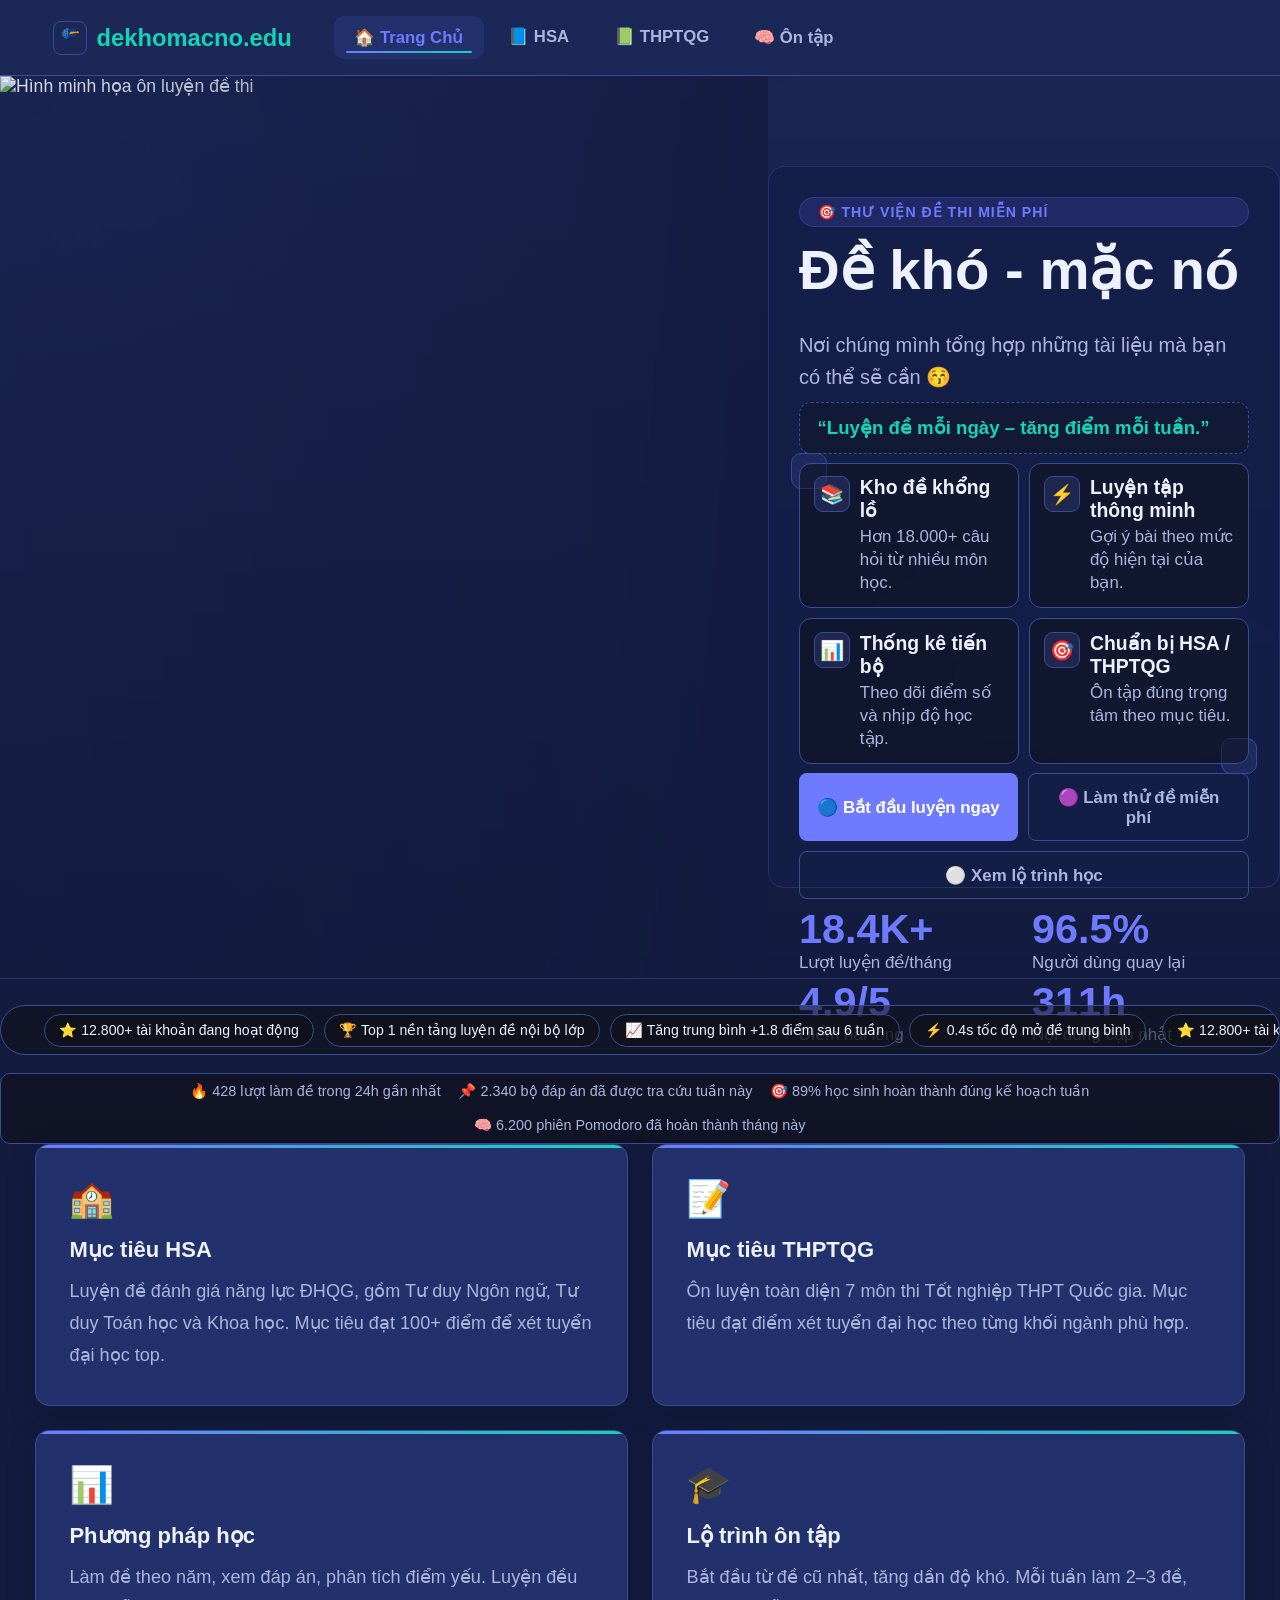
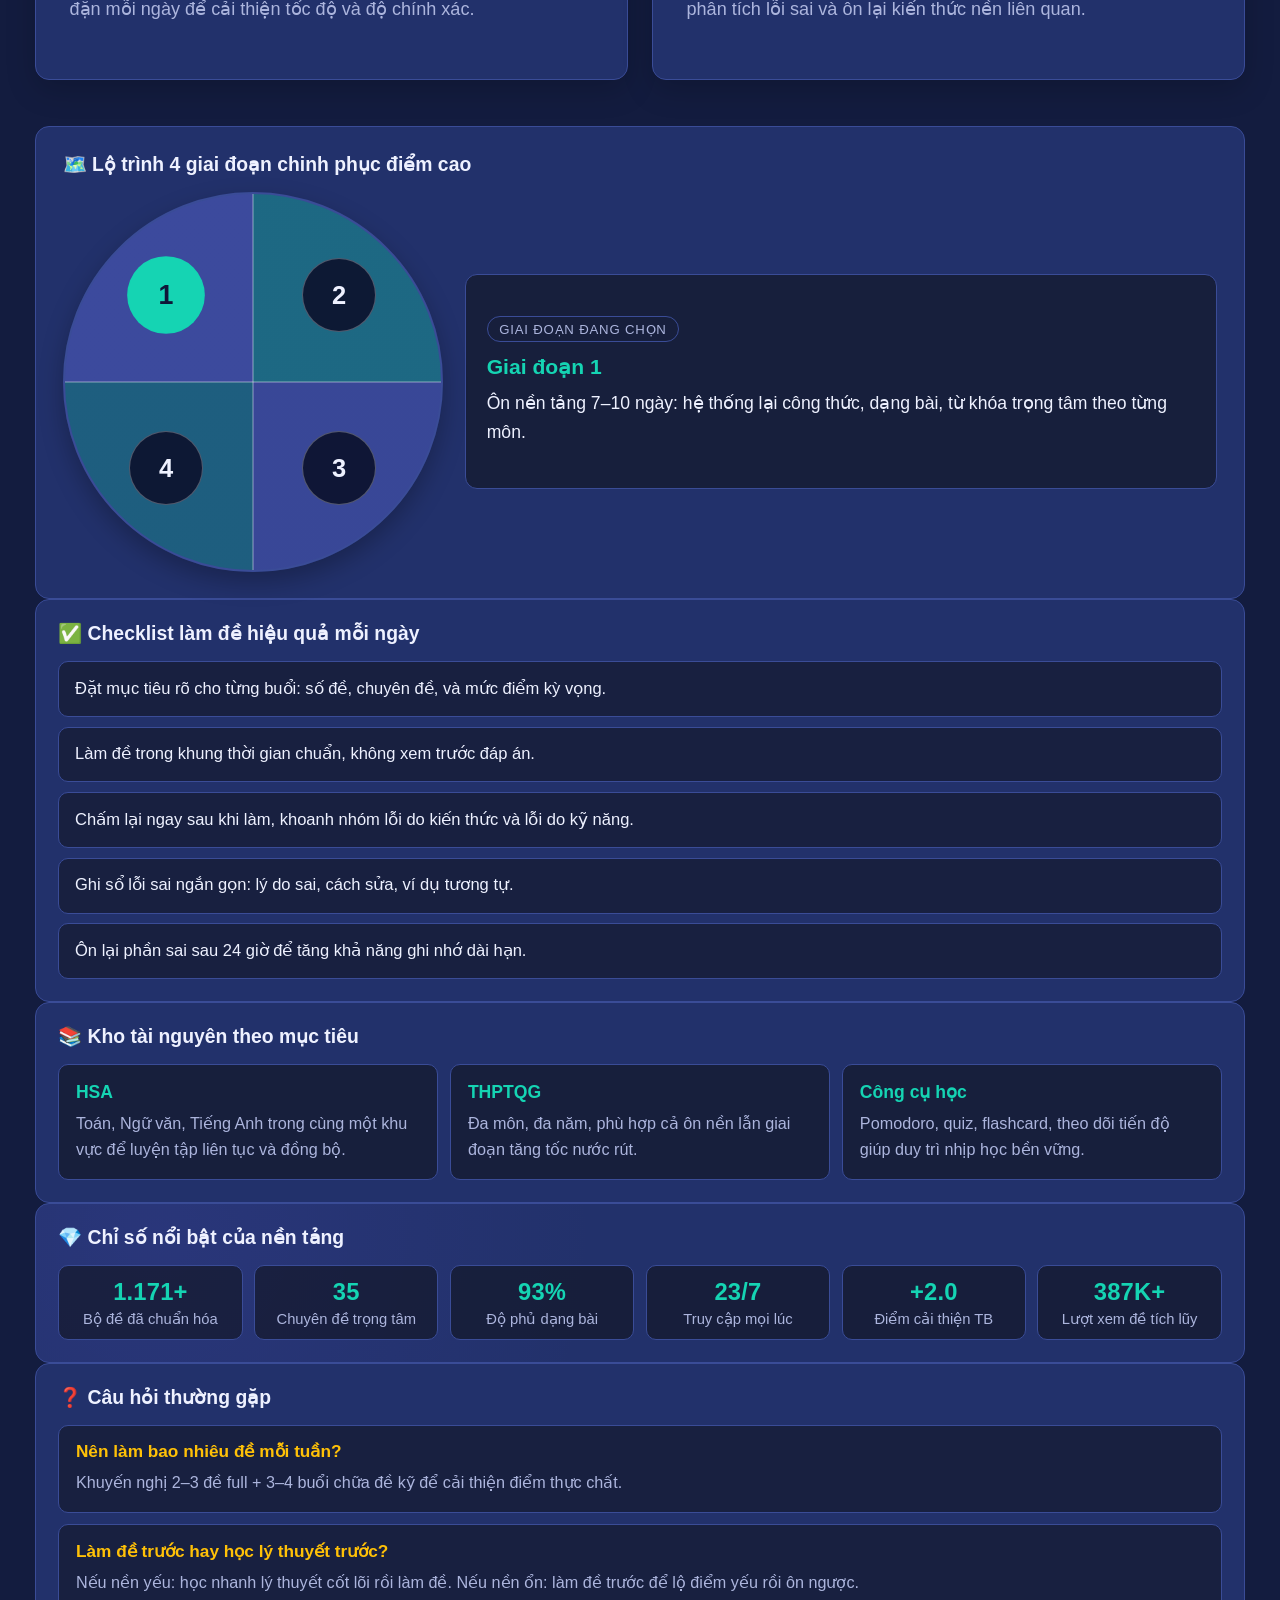
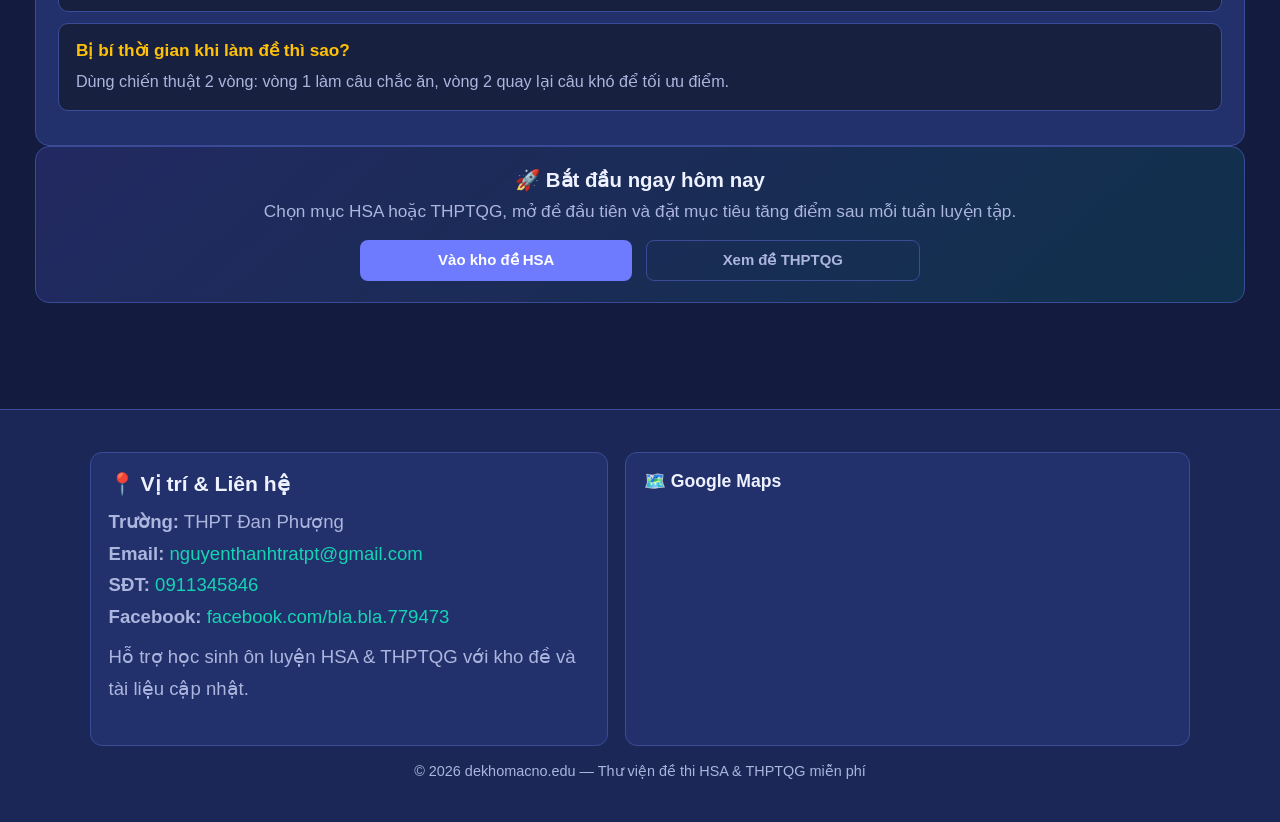
==== commit 81a91adc: "Update and rename index2.html to index.html" ====
--- a/index.html
+++ b/index.html
@@ -1,1335 +1,1516 @@
-<!DOCTYPE html>
-<html lang="vi">
-<head>
-<meta charset="UTF-8">
-<meta name="viewport" content="width=device-width, initial-scale=1.0">
-<title>dekhomacno.edu</title>
-<link rel="icon" type="image/png" href="logo.png">
-<link rel="stylesheet" href="styles.css">
-<style>
-:root{--bg:#131c3f;--surface:#1b2757;--card:#22316b;--border:#3a4c97;--accent:#6f7bff;--accent2:#15d4b3;--accent3:#ff7b8d;--text:#eef1ff;--muted:#acb5dd}
-*{margin:0;padding:0;box-sizing:border-box}
-body{background:var(--bg);color:var(--text);font-family:'Segoe UI',sans-serif;min-height:100vh}
-nav{background:var(--surface);border-bottom:1px solid var(--border);padding:0 3rem;display:flex;align-items:center;gap:2.4rem;position:sticky;top:0;z-index:100;height:76px}
-.logo{font-size:1.35rem;font-weight:800;color:var(--accent);display:flex;align-items:center;gap:.55rem}
-.logo img{width:34px;height:34px;border-radius:8px;object-fit:cover;border:1px solid var(--border)}
-.logo span{color:var(--accent2)}
-.nav-links{display:flex;gap:.25rem}
-.nav-links a{padding:.6rem 1.15rem;border-radius:10px;text-decoration:none;color:var(--muted);font-size:.95rem;font-weight:600;transition:all .2s;cursor:pointer}
-.nav-links a:hover,.nav-links a.active{background:var(--card);color:var(--text)}
-.nav-links a.active{color:var(--accent)}
-.page{display:none}.page.active{display:block}
-.hero{padding:5rem 2rem 3rem;max-width:960px;margin:0 auto;text-align:center}
-.badge{display:inline-block;background:rgba(108,99,255,.15);color:var(--accent);border:1px solid rgba(108,99,255,.3);border-radius:20px;padding:.35rem 1rem;font-size:.8rem;font-weight:600;margin-bottom:1.5rem;text-transform:uppercase;letter-spacing:1px}
-.hero h1{font-size:clamp(2rem,5vw,3.2rem);font-weight:800;line-height:1.2;margin-bottom:1rem}
-.hp{color:var(--accent)}.hg{color:var(--accent2)}
-.hero>p{color:var(--muted);font-size:1.05rem;max-width:560px;margin:0 auto 3rem;line-height:1.7}
-.stats{display:flex;justify-content:center;gap:3rem;margin:2rem 0 3rem;flex-wrap:wrap}
-.stat .num{font-size:2rem;font-weight:800;color:var(--accent)}.stat .label{color:var(--muted);font-size:.85rem}
-.goal-grid{display:grid;grid-template-columns:repeat(auto-fit,minmax(230px,1fr));gap:1.25rem;text-align:left}
-.gc{background:var(--card);border:1px solid var(--border);border-radius:14px;padding:1.5rem;position:relative;overflow:hidden}
-.gc::before{content:'';position:absolute;top:0;left:0;right:0;height:3px;background:linear-gradient(90deg,var(--accent),var(--accent2))}
-.gc .icon{font-size:1.8rem;margin-bottom:.75rem}.gc h3{font-size:1rem;font-weight:700;margin-bottom:.5rem}
-.gc p{color:var(--muted);font-size:.88rem;line-height:1.6}
-.ph{background:var(--surface);border-bottom:1px solid var(--border);padding:2.5rem 2rem 2rem}
-.phi{max-width:1100px;margin:0 auto}
-.ab{display:inline-block;width:40px;height:4px;border-radius:2px;margin-bottom:.75rem}
-.ph h2{font-size:1.8rem;font-weight:800;margin-bottom:.5rem}.ph p{color:var(--muted);font-size:.95rem}
-.fb{max-width:1100px;margin:1.5rem auto 0;padding:0 2rem;display:flex;gap:.5rem;flex-wrap:wrap}
-.fb button{padding:.45rem 1.1rem;border-radius:8px;border:1px solid var(--border);background:var(--card);color:var(--muted);font-size:.85rem;cursor:pointer;transition:all .2s}
-.fb button:hover,.fb button.active{background:var(--accent);border-color:var(--accent);color:white}
-.gc2{max-width:1100px;margin:0 auto;padding:2rem;display:grid;grid-template-columns:repeat(auto-fill,minmax(300px,1fr));gap:1.25rem}
-.ec{background:var(--card);border:1px solid var(--border);border-radius:14px;padding:1.5rem;display:flex;flex-direction:column;gap:1rem;transition:border-color .2s,transform .2s}
-.ec:hover{border-color:rgba(108,99,255,.5);transform:translateY(-2px)}
-.ct{display:flex;justify-content:space-between;align-items:flex-start}
-.tag{display:inline-block;padding:.3rem .75rem;border-radius:6px;font-size:.75rem;font-weight:700;text-transform:uppercase;letter-spacing:.5px}
-.t0{background:rgba(108,99,255,.2);color:var(--accent)}
-.t1{background:rgba(0,201,167,.2);color:var(--accent2)}
-.t2{background:rgba(255,107,107,.2);color:var(--accent3)}
-.t3{background:rgba(255,193,7,.2);color:#ffc107}
-.t4{background:rgba(33,150,243,.2);color:#2196f3}
-.t5{background:rgba(156,39,176,.2);color:#9c27b0}
-.t6{background:rgba(255,152,0,.2);color:#ff9800}
-.t7{background:rgba(0,188,212,.2);color:#00bcd4}
-.cs{font-size:.8rem;color:var(--muted);background:#2e3350;padding:.3rem .75rem;border-radius:6px}
-.et{font-size:1rem;font-weight:700;line-height:1.4}
-.em{display:flex;gap:1rem;font-size:.82rem;color:var(--muted)}
-.ea{display:flex;gap:.75rem;margin-top:auto}
-.btn{flex:1;padding:.6rem 1rem;border-radius:8px;font-size:.85rem;font-weight:600;cursor:pointer;border:none;transition:all .2s}
-.bp{background:var(--accent);color:white}.bp:hover{background:#5a52e0}
-.bo{background:transparent;color:var(--muted);border:1px solid var(--border)}.bo:hover{border-color:var(--accent2);color:var(--accent2)}
-.mo{display:none;position:fixed;inset:0;background:rgba(0,0,0,.75);backdrop-filter:blur(4px);z-index:999;align-items:center;justify-content:center;padding:1rem}
-.mo.open{display:flex}
-.md{background:var(--surface);border:1px solid var(--border);border-radius:16px;max-width:580px;width:100%;max-height:85vh;overflow-y:auto;padding:2rem;position:relative}
-.md h3{font-size:1.15rem;font-weight:800;margin-bottom:1.5rem}
-.mc{position:absolute;top:1rem;right:1rem;background:var(--card);border:1px solid var(--border);color:var(--muted);width:32px;height:32px;border-radius:8px;cursor:pointer;font-size:1rem;display:flex;align-items:center;justify-content:center}
-.sd{background:linear-gradient(135deg,rgba(108,99,255,.15),rgba(0,201,167,.1));border:1px solid var(--border);border-radius:12px;padding:1rem 1.5rem;text-align:center;margin-bottom:1.5rem}
-.sd .big{font-size:2.5rem;font-weight:800;color:var(--accent)}.sd .sub{color:var(--muted);font-size:.85rem}
-.as{margin-bottom:1.5rem}.as h4{font-size:.82rem;text-transform:uppercase;letter-spacing:1px;color:var(--muted);margin-bottom:.75rem}
-.ag{display:grid;grid-template-columns:repeat(5,1fr);gap:.5rem}
-.ai{background:var(--card);border:1px solid var(--border);border-radius:8px;padding:.4rem .5rem;text-align:center}
-.ai .q{color:var(--muted);font-size:.72rem}.ai .a{font-weight:700;color:var(--accent2);font-size:.9rem}
-.study-wrap{max-width:1100px;margin:0 auto;padding:2rem}
-.tool-grid{display:grid;grid-template-columns:repeat(auto-fit,minmax(300px,1fr));gap:1.25rem}
-.tool-card{background:var(--card);border:1px solid var(--border);border-radius:14px;padding:1.25rem}
-.tool-card h3{font-size:1rem;margin-bottom:.9rem}
-.form-row{display:grid;grid-template-columns:1fr 120px;gap:.6rem;margin-bottom:.6rem}
-.form-row-3{display:grid;grid-template-columns:1fr 1fr auto;gap:.6rem;margin-bottom:.6rem}
-input,select,textarea{width:100%;padding:.6rem .75rem;border-radius:8px;border:1px solid var(--border);background:#161a28;color:var(--text);font-size:.86rem}
-textarea{resize:vertical;min-height:70px}
-.task-list{display:flex;flex-direction:column;gap:.55rem;max-height:220px;overflow:auto;padding-right:.25rem}
-.task-item{display:grid;grid-template-columns:auto 1fr auto;gap:.5rem;align-items:start;background:rgba(15,17,23,.6);border:1px solid var(--border);border-radius:10px;padding:.55rem .6rem}
-.task-item.done .task-title{text-decoration:line-through;color:var(--muted)}
-.task-meta{font-size:.75rem;color:var(--muted)}
-.mini-btn{background:transparent;border:1px solid var(--border);color:var(--muted);border-radius:8px;padding:.25rem .5rem;cursor:pointer}
-.mini-btn:hover{border-color:var(--accent3);color:var(--accent3)}
-.flash-box{background:linear-gradient(135deg,rgba(108,99,255,.12),rgba(0,201,167,.08));border:1px solid var(--border);border-radius:12px;padding:1rem;margin-bottom:.8rem;min-height:150px}
-.flash-q{font-size:.95rem;font-weight:700;margin-bottom:.75rem}
-.flash-a{color:var(--muted);line-height:1.6;display:none}
-.flash-a.open{display:block}
-.quiz-q{font-size:.9rem;font-weight:700;margin:.35rem 0 .6rem}
-.quiz-opts{display:flex;flex-direction:column;gap:.45rem}
-.quiz-opts label{display:flex;gap:.5rem;align-items:flex-start;background:rgba(15,17,23,.6);border:1px solid var(--border);border-radius:8px;padding:.45rem .5rem;font-size:.85rem;cursor:pointer}
-.muted{color:var(--muted);font-size:.82rem}
-.timer{font-size:2rem;font-weight:800;color:var(--accent);margin:.35rem 0 .75rem}
-.progress-grid{display:grid;grid-template-columns:repeat(4,minmax(120px,1fr));gap:.6rem}
-.pstat{background:#161a28;border:1px solid var(--border);border-radius:10px;padding:.7rem .65rem;text-align:center}
-.pstat .n{font-size:1.2rem;font-weight:800;color:var(--accent2)}
-.pstat .l{font-size:.75rem;color:var(--muted)}
-@media(max-width:760px){.form-row,.form-row-3{grid-template-columns:1fr}.progress-grid{grid-template-columns:repeat(2,minmax(120px,1fr))}}
-.site-footer{border-top:1px solid var(--border);margin-top:2rem;background:var(--surface);padding:2rem}
-.footer-wrap{max-width:1100px;margin:0 auto;display:grid;grid-template-columns:1.1fr 1.2fr;gap:1rem}
-.footer-card{background:var(--card);border:1px solid var(--border);border-radius:12px;padding:1rem}
-.footer-title{font-size:1rem;font-weight:700;margin-bottom:.6rem}
-.footer-item{color:var(--muted);font-size:.88rem;line-height:1.7}
-.footer-item a{color:var(--accent2);text-decoration:none}
-.footer-item a:hover{text-decoration:underline}
-.footer-map{width:100%;height:220px;border:0;border-radius:10px}
-.footer-copy{text-align:center;color:var(--muted);font-size:.82rem;margin-top:1rem}
-@media(max-width:860px){.footer-wrap{grid-template-columns:1fr}.footer-map{height:200px}}
-</style>
-</head>
-<body class="is-loading text-reveal-pending">
-<div id="pageLoader" class="page-loader" aria-live="polite" aria-busy="true">
-  <div class="loader-box">
-    <div class="loader-spinner" aria-hidden="true"></div>
-    <p>Đang tải dữ liệu đề thi...</p>
-    <div class="loader-bar"><span></span></div>
-  </div>
-</div>
-<nav>
-  <div class="logo"><img src="logo.png" alt="dekhomacno.edu logo"><span>dekhomacno.edu</span></div>
-  <div class="nav-links">
-    <a class="active" onclick="sp('home',this)">🏠 Trang Chủ</a>
-    <a onclick="sp('hsa',this)">📘 HSA</a>
-    <a onclick="sp('thptqg',this)">📗 THPTQG</a>
-    <a onclick="sp('study',this)">🧠 Ôn tập</a>
-  </div>
-</nav>
-
-<div id="home" class="page active">
-<div class="hero">
-  <div class="badge">🎯 Thư viện đề thi miễn phí</div>
-  <h1>Đề khó mặc nó - Có chúng mình lo</h1>
-  <p>Nơi chúng mình tổng hợp những tài liệu mà bạn có thể sẽ cần 😚</p>
-  <div class="stats">
-    <div class="stat"><div class="num">18.4K+</div><div class="label">Lượt luyện đề/tháng</div></div>
-    <div class="stat"><div class="num">96.7%</div><div class="label">Người dùng quay lại</div></div>
-    <div class="stat"><div class="num">4.9/5</div><div class="label">Điểm hài lòng</div></div>
-    <div class="stat"><div class="num">312h</div><div class="label">Nội dung cập nhật</div></div>
-  </div>
-
-  <div class="trust-ribbon">
-    <div class="trust-marquee">
-      <div class="trust-track">
-        <span>⭐ 12.800+ tài khoản đang hoạt động</span>
-        <span>🏆 Top 1 nền tảng luyện đề nội bộ lớp</span>
-        <span>📈 Tăng trung bình +1.8 điểm sau 6 tuần</span>
-        <span>⚡ 0.4s tốc độ mở đề trung bình</span>
-      </div>
-      <div class="trust-track" aria-hidden="true">
-        <span>⭐ 12.800+ tài khoản đang hoạt động</span>
-        <span>🏆 Top 1 nền tảng luyện đề nội bộ lớp</span>
-        <span>📈 Tăng trung bình +1.8 điểm sau 6 tuần</span>
-        <span>⚡ 0.4s tốc độ mở đề trung bình</span>
-      </div>
-    </div>
-  </div>
-
-  <div class="ticker-wrap">
-    <div class="ticker-marquee">
-      <div class="ticker-track">
-        <span>🔥 428 lượt làm đề trong 24h gần nhất</span>
-        <span>📌 2.340 bộ đáp án đã được tra cứu tuần này</span>
-        <span>🎯 89% học sinh hoàn thành đúng kế hoạch tuần</span>
-        <span>🧠 6.200 phiên Pomodoro đã hoàn thành tháng này</span>
-      </div>
-      <div class="ticker-track" aria-hidden="true">
-        <span>🔥 428 lượt làm đề trong 24h gần nhất</span>
-        <span>📌 2.340 bộ đáp án đã được tra cứu tuần này</span>
-        <span>🎯 89% học sinh hoàn thành đúng kế hoạch tuần</span>
-        <span>🧠 6.200 phiên Pomodoro đã hoàn thành tháng này</span>
-      </div>
-    </div>
-  </div>
-  <div class="goal-grid">
-    <div class="gc"><div class="icon">🏫</div><h3>Mục tiêu HSA</h3><p>Luyện đề đánh giá năng lực ĐHQG, gồm Tư duy Ngôn ngữ, Tư duy Toán học và Khoa học. Mục tiêu đạt 100+ điểm để xét tuyển đại học top.</p></div>
-    <div class="gc"><div class="icon">📝</div><h3>Mục tiêu THPTQG</h3><p>Ôn luyện toàn diện 7 môn thi Tốt nghiệp THPT Quốc gia. Mục tiêu đạt điểm xét tuyển đại học theo từng khối ngành phù hợp.</p></div>
-    <div class="gc"><div class="icon">📊</div><h3>Phương pháp học</h3><p>Làm đề theo năm, xem đáp án, phân tích điểm yếu. Luyện đều đặn mỗi ngày để cải thiện tốc độ và độ chính xác.</p></div>
-    <div class="gc"><div class="icon">🎓</div><h3>Lộ trình ôn tập</h3><p>Bắt đầu từ đề cũ nhất, tăng dần độ khó. Mỗi tuần làm 2–3 đề, phân tích lỗi sai và ôn lại kiến thức nền liên quan.</p></div>
-  </div>
-
-  <div class="home-stack">
-    <div class="home-block">
-      <h3>🗺️ Lộ trình 4 giai đoạn chinh phục điểm cao</h3>
-      <div class="home-grid-4">
-        <div class="home-mini"><strong>Giai đoạn 1</strong><p>Ôn nền tảng 7–10 ngày: hệ thống lại công thức, dạng bài, từ khóa trọng tâm theo từng môn.</p></div>
-        <div class="home-mini"><strong>Giai đoạn 2</strong><p>Luyện theo chuyên đề 2 tuần: làm từng cụm kiến thức, ghi lại lỗi sai lặp để sửa triệt để.</p></div>
-        <div class="home-mini"><strong>Giai đoạn 3</strong><p>Luyện đề tổng hợp 2–3 tuần: mô phỏng thời gian thật, rèn chiến thuật phân bổ thời gian.</p></div>
-        <div class="home-mini"><strong>Giai đoạn 4</strong><p>Tăng tốc trước kỳ thi: tổng hợp lỗi sai cuối, ôn trọng điểm, giữ nhịp làm đề đều và ổn định.</p></div>
-      </div>
-    </div>
-
-    <div class="home-block">
-      <h3>✅ Checklist làm đề hiệu quả mỗi ngày</h3>
-      <div class="home-list">
-        <div class="home-li">Đặt mục tiêu rõ cho từng buổi: số đề, chuyên đề, và mức điểm kỳ vọng.</div>
-        <div class="home-li">Làm đề trong khung thời gian chuẩn, không xem trước đáp án.</div>
-        <div class="home-li">Chấm lại ngay sau khi làm, khoanh nhóm lỗi do kiến thức và lỗi do kỹ năng.</div>
-        <div class="home-li">Ghi sổ lỗi sai ngắn gọn: lý do sai, cách sửa, ví dụ tương tự.</div>
-        <div class="home-li">Ôn lại phần sai sau 24 giờ để tăng khả năng ghi nhớ dài hạn.</div>
-      </div>
-    </div>
-
-    <div class="home-block">
-      <h3>📚 Kho tài nguyên theo mục tiêu</h3>
-      <div class="home-grid-3">
-        <div class="home-mini"><strong>HSA</strong><p>Toán, Ngữ văn, Tiếng Anh trong cùng một khu vực để luyện tập liên tục và đồng bộ.</p></div>
-        <div class="home-mini"><strong>THPTQG</strong><p>Đa môn, đa năm, phù hợp cả ôn nền lẫn giai đoạn tăng tốc nước rút.</p></div>
-        <div class="home-mini"><strong>Công cụ học</strong><p>Pomodoro, quiz, flashcard, theo dõi tiến độ giúp duy trì nhịp học bền vững.</p></div>
-      </div>
-    </div>
-
-    <div class="home-block power-block">
-      <h3>💎 Chỉ số nổi bật của nền tảng</h3>
-      <div class="power-grid">
-        <div class="power-item"><div class="pnum">1.240+</div><div class="plabel">Bộ đề đã chuẩn hóa</div></div>
-        <div class="power-item"><div class="pnum">37</div><div class="plabel">Chuyên đề trọng tâm</div></div>
-        <div class="power-item"><div class="pnum">98%</div><div class="plabel">Độ phủ dạng bài</div></div>
-        <div class="power-item"><div class="pnum">24/7</div><div class="plabel">Truy cập mọi lúc</div></div>
-        <div class="power-item"><div class="pnum">+2.1</div><div class="plabel">Điểm cải thiện TB</div></div>
-        <div class="power-item"><div class="pnum">410K+</div><div class="plabel">Lượt xem đề tích lũy</div></div>
-      </div>
-    </div>
-
-    <div class="home-block faq-block">
-      <h3>❓ Câu hỏi thường gặp</h3>
-      <div class="faq-item"><strong>Nên làm bao nhiêu đề mỗi tuần?</strong><p>Khuyến nghị 2–3 đề full + 3–4 buổi chữa đề kỹ để cải thiện điểm thực chất.</p></div>
-      <div class="faq-item"><strong>Làm đề trước hay học lý thuyết trước?</strong><p>Nếu nền yếu: học nhanh lý thuyết cốt lõi rồi làm đề. Nếu nền ổn: làm đề trước để lộ điểm yếu rồi ôn ngược.</p></div>
-      <div class="faq-item"><strong>Bị bí thời gian khi làm đề thì sao?</strong><p>Dùng chiến thuật 2 vòng: vòng 1 làm câu chắc ăn, vòng 2 quay lại câu khó để tối ưu điểm.</p></div>
-    </div>
-
-    <div class="home-cta">
-      <h3>🚀 Bắt đầu ngay hôm nay</h3>
-      <p>Chọn mục HSA hoặc THPTQG, mở đề đầu tiên và đặt mục tiêu tăng điểm sau mỗi tuần luyện tập.</p>
-      <div class="ea" style="justify-content:center;max-width:560px;margin:0 auto">
-        <button class="btn bp" onclick="sp('hsa',document.querySelectorAll('.nav-links a')[1])">Vào kho đề HSA</button>
-        <button class="btn bo" onclick="sp('thptqg',document.querySelectorAll('.nav-links a')[2])">Xem đề THPTQG</button>
-      </div>
-    </div>
-  </div>
-</div>
-</div>
-
-<div id="hsa" class="page">
-<div class="ph"><div class="phi"><div class="ab" style="background:linear-gradient(90deg,#6c63ff,#00c9a7)"></div><h2>📘 Đề Thi HSA (Toán • Ngữ Văn • Tiếng Anh)</h2><p>Tất cả đề HSA nằm trong một mục duy nhất, đã phân loại theo môn để luyện tập nhanh • Mở trực tiếp file PDF</p></div></div>
-<div class="fb">
-  <button class="active" onclick="fc('hg','all',this)">Tất cả</button>
-  <button onclick="fc('hg','toan',this)">📐 Toán HSA</button>
-  <button onclick="fc('hg','van',this)">📖 Ngữ văn HSA</button>
-  <button onclick="fc('hg','anh',this)">🌐 Tiếng Anh HSA</button>
-</div>
-<div class="gc2" style="padding-top:1rem;padding-bottom:0;grid-template-columns:1fr;">
-  <div class="ec" style="gap:.75rem">
-    <div class="ct"><span class="tag t0">Hướng dẫn sử dụng</span><span class="cs">Dành cho người mới</span></div>
-    <div class="et">Cách sử dụng kho đề trong 4 bước</div>
-    <div class="home-list">
-      <div class="home-li"><strong>Bước 1:</strong> Chọn môn bằng bộ lọc phía trên (Toán / Văn / Tiếng Anh).</div>
-      <div class="home-li"><strong>Bước 2:</strong> Nhấn <strong>📄 Xem đề</strong> để mở file đề trực tiếp từ thư mục.</div>
-      <div class="home-li"><strong>Bước 3:</strong> Làm đề theo thời gian thật, sau đó mở <strong>🔑 Gợi ý</strong> để đối chiếu.</div>
-      <div class="home-li"><strong>Bước 4:</strong> Sang tab <strong>🧠 Ôn tập</strong> để luyện flashcard, quick quiz và theo dõi tiến độ.</div>
-    </div>
-    <div class="em"><span>💡 Mẹo: luôn ghi lại 5 lỗi sai lặp sau mỗi đề</span><span>🎯 Mục tiêu: tăng dần độ chính xác qua từng tuần</span></div>
-  </div>
-</div>
-<div class="gc2" style="padding-top:.75rem;padding-bottom:0;grid-template-columns:1fr;">
-  <div class="ec" style="gap:.75rem">
-    <div class="ct"><span class="tag t3">Hướng dẫn luyện</span><span class="cs">Mẹo làm đề nhanh</span></div>
-    <div class="et">Chiến thuật luyện đề HSA theo 3 bước</div>
-    <div class="em"><span>1) Làm đề đúng thời gian</span><span>2) Chữa kỹ lỗi sai</span><span>3) Ôn lại lỗi sau 24h</span></div>
-  </div>
-</div>
-<div class="gc2" id="hg"></div>
-</div>
-
-<div id="thptqg" class="page">
-<div class="ph"><div class="phi"><div class="ab" style="background:linear-gradient(90deg,#ff6b6b,#ffc107)"></div><h2>📗 Đề Thi THPT Quốc Gia</h2><p>Đề thi chính thức từ 2018–2024 • 7 môn học đầy đủ</p></div></div>
-<div class="fb">
-  <button class="active" onclick="fc('tg','toan',this)">📐 Toán</button>
-  <button onclick="fc('tg','van',this)">📖 Văn</button>
-  <button onclick="fc('tg','anh',this)">🌐 Anh</button>
-  <button onclick="fc('tg','ly',this)">⚡ Lý</button>
-</div>
-<div class="gc2" style="padding-top:.75rem;padding-bottom:0;grid-template-columns:1fr;">
-  <div class="ec" style="gap:.75rem">
-    <div class="ct"><span class="tag t0">Hướng dẫn sử dụng</span><span class="cs">THPTQG nhanh gọn</span></div>
-    <div class="et">Cách dùng kho đề THPTQG hiệu quả</div>
-    <div class="home-list">
-      <div class="home-li"><strong>Bước 1:</strong> Chọn môn muốn luyện ở bộ lọc (Toán, Văn, Anh, Lý).</div>
-      <div class="home-li"><strong>Bước 2:</strong> Mở đề bằng nút <strong>📄 Xem đề</strong> và làm theo đúng thời gian chuẩn.</div>
-      <div class="home-li"><strong>Bước 3:</strong> Nhấn <strong>🔑 Gợi ý</strong> để đối chiếu và khoanh vùng lỗi sai chính.</div>
-      <div class="home-li"><strong>Bước 4:</strong> Vào tab <strong>🧠 Ôn tập</strong> để luyện lại bằng flashcard + quick quiz theo môn yếu.</div>
-    </div>
-    <div class="em"><span>📌 Gợi ý: làm tối thiểu 2 đề/môn mỗi tuần</span><span>🚀 Theo dõi tiến bộ bằng điểm quiz và checklist nhiệm vụ</span></div>
-  </div>
-</div>
-<div class="gc2" style="padding-top:.75rem;padding-bottom:0;grid-template-columns:1fr;">
-  <div class="ec" style="gap:.75rem">
-    <div class="ct"><span class="tag t6">Mẹo ôn THPTQG</span><span class="cs">Tăng điểm bền vững</span></div>
-    <div class="et">Công thức ôn thi 30 ngày trước kỳ thi</div>
-    <div class="em"><span>Tuần 1-2: Củng cố nền</span><span>Tuần 3: Luyện đề</span><span>Tuần 4: Tổng ôn lỗi sai</span></div>
-  </div>
-</div>
-<div class="gc2" id="tg">
-  <div class="ec coming-card" data-f="tailieu"><div class="ct"><span class="tag t3 coming-pill">THPTQG</span><span class="cs">Sắp cập nhật</span></div><div class="et">Mục tài liệu THPTQG mới</div><div class="em"><span>📁 Bạn sẽ thêm tài liệu sau</span><span>✨ Đã sẵn chỗ hiển thị</span></div><div class="ea"><button class="btn bo" disabled>⏳ Chờ thêm tài liệu</button><button class="btn bp" disabled>🔑 Chờ đáp án</button></div></div>
-  <div class="ec" data-f="toan"><div class="ct"><span class="tag t1">Toán</span><span class="cs">50 câu · 90'</span></div><div class="et">Đề Toán THPTQG 2024 – Mã đề 101</div><div class="em"><span>📅 2024</span><span>📊 TB: 6.4</span></div><div class="ea"><button class="btn bo">📄 Xem đề</button><button class="btn bp" onclick="sa('Toán THPTQG 2024','10⁄10','thpt')">🔑 Đáp án</button></div></div>
-  <div class="ec" data-f="toan"><div class="ct"><span class="tag t1">Toán</span><span class="cs">50 câu · 90'</span></div><div class="et">Đề Toán THPTQG 2023 – Mã đề 101</div><div class="em"><span>📅 2023</span><span>📊 TB: 6.1</span></div><div class="ea"><button class="btn bo">📄 Xem đề</button><button class="btn bp" onclick="sa('Toán THPTQG 2023','10⁄10','thpt')">🔑 Đáp án</button></div></div>
-  <div class="ec" data-f="toan"><div class="ct"><span class="tag t1">Toán</span><span class="cs">50 câu · 90'</span></div><div class="et">Đề Toán THPTQG 2022 – Mã đề 101</div><div class="em"><span>📅 2022</span><span>📊 TB: 6.5</span></div><div class="ea"><button class="btn bo">📄 Xem đề</button><button class="btn bp" onclick="sa('Toán THPTQG 2022','10⁄10','thpt')">🔑 Đáp án</button></div></div>
-  <div class="ec" data-f="toan"><div class="ct"><span class="tag t1">Toán</span><span class="cs">50 câu · 90'</span></div><div class="et">Đề Toán THPTQG 2021 – Mã đề 101</div><div class="em"><span>📅 2021</span><span>📊 TB: 6.6</span></div><div class="ea"><button class="btn bo">📄 Xem đề</button><button class="btn bp" onclick="sa('Toán THPTQG 2021','10⁄10','thpt')">🔑 Đáp án</button></div></div>
-  <div class="ec" data-f="toan"><div class="ct"><span class="tag t1">Toán</span><span class="cs">50 câu · 90'</span></div><div class="et">Đề Toán THPTQG 2020 – Mã đề 101</div><div class="em"><span>📅 2020</span><span>📊 TB: 7.1</span></div><div class="ea"><button class="btn bo">📄 Xem đề</button><button class="btn bp" onclick="sa('Toán THPTQG 2020','10⁄10','thpt')">🔑 Đáp án</button></div></div>
-  <div class="ec" data-f="van"><div class="ct"><span class="tag t2">Ngữ Văn</span><span class="cs">Tự luận · 120'</span></div><div class="et">Đề Ngữ Văn THPTQG 2024</div><div class="em"><span>📅 2024</span><span>📊 TB: 6.8</span></div><div class="ea"><button class="btn bo">📄 Xem đề</button><button class="btn bp" onclick="sa('Ngữ Văn THPTQG 2024','10⁄10','van')">🔑 Đáp án</button></div></div>
-  <div class="ec" data-f="van"><div class="ct"><span class="tag t2">Ngữ Văn</span><span class="cs">Tự luận · 120'</span></div><div class="et">Đề Ngữ Văn THPTQG 2023</div><div class="em"><span>📅 2023</span><span>📊 TB: 7.1</span></div><div class="ea"><button class="btn bo">📄 Xem đề</button><button class="btn bp" onclick="sa('Ngữ Văn THPTQG 2023','10⁄10','van')">🔑 Đáp án</button></div></div>
-  <div class="ec" data-f="van"><div class="ct"><span class="tag t2">Ngữ Văn</span><span class="cs">Tự luận · 120'</span></div><div class="et">Đề Ngữ Văn THPTQG 2022</div><div class="em"><span>📅 2022</span><span>📊 TB: 7.0</span></div><div class="ea"><button class="btn bo">📄 Xem đề</button><button class="btn bp" onclick="sa('Ngữ Văn THPTQG 2022','10⁄10','van')">🔑 Đáp án</button></div></div>
-  <div class="ec" data-f="anh"><div class="ct"><span class="tag t3">Tiếng Anh</span><span class="cs">50 câu · 60'</span></div><div class="et">Đề Tiếng Anh THPTQG 2024 – Mã 401</div><div class="em"><span>📅 2024</span><span>📊 TB: 5.9</span></div><div class="ea"><button class="btn bo">📄 Xem đề</button><button class="btn bp" onclick="sa('Tiếng Anh THPTQG 2024','10⁄10','thpt')">🔑 Đáp án</button></div></div>
-  <div class="ec" data-f="anh"><div class="ct"><span class="tag t3">Tiếng Anh</span><span class="cs">50 câu · 60'</span></div><div class="et">Đề Tiếng Anh THPTQG 2023 – Mã 401</div><div class="em"><span>📅 2023</span><span>📊 TB: 6.2</span></div><div class="ea"><button class="btn bo">📄 Xem đề</button><button class="btn bp" onclick="sa('Tiếng Anh THPTQG 2023','10⁄10','thpt')">🔑 Đáp án</button></div></div>
-  <div class="ec" data-f="anh"><div class="ct"><span class="tag t3">Tiếng Anh</span><span class="cs">50 câu · 60'</span></div><div class="et">Đề Tiếng Anh THPTQG 2022 – Mã 401</div><div class="em"><span>📅 2022</span><span>📊 TB: 5.7</span></div><div class="ea"><button class="btn bo">📄 Xem đề</button><button class="btn bp" onclick="sa('Tiếng Anh THPTQG 2022','10⁄10','thpt')">🔑 Đáp án</button></div></div>
-  <div class="ec" data-f="ly"><div class="ct"><span class="tag t4">Vật Lý</span><span class="cs">40 câu · 50'</span></div><div class="et">Đề Vật Lý THPTQG 2024 – Mã đề 201</div><div class="em"><span>📅 2024</span><span>📊 TB: 5.8</span></div><div class="ea"><button class="btn bo">📄 Xem đề</button><button class="btn bp" onclick="sa('Vật Lý THPTQG 2024','10⁄10','thpt')">🔑 Đáp án</button></div></div>
-  <div class="ec" data-f="ly"><div class="ct"><span class="tag t4">Vật Lý</span><span class="cs">40 câu · 50'</span></div><div class="et">Đề Vật Lý THPTQG 2023 – Mã đề 201</div><div class="em"><span>📅 2023</span><span>📊 TB: 6.0</span></div><div class="ea"><button class="btn bo">📄 Xem đề</button><button class="btn bp" onclick="sa('Vật Lý THPTQG 2023','10⁄10','thpt')">🔑 Đáp án</button></div></div>
-  <div class="ec" data-f="ly"><div class="ct"><span class="tag t4">Vật Lý</span><span class="cs">40 câu · 50'</span></div><div class="et">Đề Vật Lý THPTQG 2022 – Mã đề 201</div><div class="em"><span>📅 2022</span><span>📊 TB: 5.6</span></div><div class="ea"><button class="btn bo">📄 Xem đề</button><button class="btn bp" onclick="sa('Vật Lý THPTQG 2022','10⁄10','thpt')">🔑 Đáp án</button></div></div>
-  <div class="ec" data-f="hoa"><div class="ct"><span class="tag t5">Hóa Học</span><span class="cs">40 câu · 50'</span></div><div class="et">Đề Hóa Học THPTQG 2024 – Mã đề 201</div><div class="em"><span>📅 2024</span><span>📊 TB: 6.3</span></div><div class="ea"><button class="btn bo">📄 Xem đề</button><button class="btn bp" onclick="sa('Hóa Học THPTQG 2024','10⁄10','thpt')">🔑 Đáp án</button></div></div>
-  <div class="ec" data-f="hoa"><div class="ct"><span class="tag t5">Hóa Học</span><span class="cs">40 câu · 50'</span></div><div class="et">Đề Hóa Học THPTQG 2023 – Mã đề 201</div><div class="em"><span>📅 2023</span><span>📊 TB: 6.1</span></div><div class="ea"><button class="btn bo">📄 Xem đề</button><button class="btn bp" onclick="sa('Hóa Học THPTQG 2023','10⁄10','thpt')">🔑 Đáp án</button></div></div>
-  <div class="ec" data-f="hoa"><div class="ct"><span class="tag t5">Hóa Học</span><span class="cs">40 câu · 50'</span></div><div class="et">Đề Hóa Học THPTQG 2022 – Mã đề 201</div><div class="em"><span>📅 2022</span><span>📊 TB: 5.9</span></div><div class="ea"><button class="btn bo">📄 Xem đề</button><button class="btn bp" onclick="sa('Hóa Học THPTQG 2022','10⁄10','thpt')">🔑 Đáp án</button></div></div>
-  <div class="ec" data-f="su"><div class="ct"><span class="tag t6">Lịch Sử</span><span class="cs">40 câu · 50'</span></div><div class="et">Đề Lịch Sử THPTQG 2024 – Mã đề 301</div><div class="em"><span>📅 2024</span><span>📊 TB: 6.7</span></div><div class="ea"><button class="btn bo">📄 Xem đề</button><button class="btn bp" onclick="sa('Lịch Sử THPTQG 2024','10⁄10','thpt')">🔑 Đáp án</button></div></div>
-  <div class="ec" data-f="su"><div class="ct"><span class="tag t6">Lịch Sử</span><span class="cs">40 câu · 50'</span></div><div class="et">Đề Lịch Sử THPTQG 2023 – Mã đề 301</div><div class="em"><span>📅 2023</span><span>📊 TB: 6.9</span></div><div class="ea"><button class="btn bo">📄 Xem đề</button><button class="btn bp" onclick="sa('Lịch Sử THPTQG 2023','10⁄10','thpt')">🔑 Đáp án</button></div></div>
-  <div class="ec" data-f="su"><div class="ct"><span class="tag t6">Lịch Sử</span><span class="cs">40 câu · 50'</span></div><div class="et">Đề Lịch Sử THPTQG 2022 – Mã đề 301</div><div class="em"><span>📅 2022</span><span>📊 TB: 7.0</span></div><div class="ea"><button class="btn bo">📄 Xem đề</button><button class="btn bp" onclick="sa('Lịch Sử THPTQG 2022','10⁄10','thpt')">🔑 Đáp án</button></div></div>
-  <div class="ec" data-f="tin"><div class="ct"><span class="tag t7">Tin Học</span><span class="cs">40 câu · 50'</span></div><div class="et">Đề Tin Học THPTQG 2024 – Mã đề 501</div><div class="em"><span>📅 2024</span><span>📊 TB: 7.2</span></div><div class="ea"><button class="btn bo">📄 Xem đề</button><button class="btn bp" onclick="sa('Tin Học THPTQG 2024','10⁄10','thpt')">🔑 Đáp án</button></div></div>
-  <div class="ec" data-f="tin"><div class="ct"><span class="tag t7">Tin Học</span><span class="cs">40 câu · 50'</span></div><div class="et">Đề Tin Học THPTQG 2023 – Mã đề 501</div><div class="em"><span>📅 2023</span><span>📊 TB: 7.5</span></div><div class="ea"><button class="btn bo">📄 Xem đề</button><button class="btn bp" onclick="sa('Tin Học THPTQG 2023','10⁄10','thpt')">🔑 Đáp án</button></div></div>
-  <div class="ec" data-f="tin"><div class="ct"><span class="tag t7">Tin Học</span><span class="cs">40 câu · 50'</span></div><div class="et">Đề Tin Học THPTQG 2022 – Mã đề 501</div><div class="em"><span>📅 2022</span><span>📊 TB: 7.3</span></div><div class="ea"><button class="btn bo">📄 Xem đề</button><button class="btn bp" onclick="sa('Tin Học THPTQG 2022','10⁄10','thpt')">🔑 Đáp án</button></div></div>
-</div>
-</div>
-
-<div id="study" class="page">
-<div class="ph"><div class="phi"><div class="ab" style="background:linear-gradient(90deg,#6c63ff,#00c9a7)"></div><h2>🧠 Bộ Công Cụ Ôn Thi</h2><p>Lập kế hoạch • Flashcard • Quiz tự chấm • Pomodoro • Theo dõi tiến độ</p></div></div>
-<div class="study-wrap">
-  <div class="tool-grid">
-    <div class="tool-card">
-      <h3>📅 Kế hoạch học trong ngày</h3>
-      <div class="form-row-3">
-        <input id="taskSubject" placeholder="Môn học (VD: Toán)">
-        <input id="taskDate" type="date">
-        <button class="btn bp" onclick="addTask()">Thêm</button>
-      </div>
-      <textarea id="taskNote" placeholder="Nội dung cần ôn (VD: Hàm số, tích phân, 2 đề 2023)..."></textarea>
-      <div id="taskList" class="task-list" style="margin-top:.7rem"></div>
-    </div>
-
-    <div class="tool-card">
-      <h3>🃏 Flashcard theo môn</h3>
-      <div class="form-row" style="margin-bottom:.8rem">
-        <select id="flashSubject" onchange="changeFlashSubject(this.value)">
-          <option value="toan">📐 Toán</option>
-          <option value="van">📖 Ngữ Văn</option>
-          <option value="anh">🌐 Tiếng Anh</option>
-          <option value="ly">⚡ Vật Lý</option>
-          <option value="hoa">🧪 Hóa Học</option>
-          <option value="su">🏛 Lịch Sử</option>
-          <option value="tin">💻 Tin Học</option>
-        </select>
-        <button class="btn bo" onclick="shuffleFlashDeck()">🔀 Trộn thẻ</button>
-      </div>
-      <div class="flash-box">
-        <div class="flash-q" id="flashQ"></div>
-        <div class="flash-a" id="flashA"></div>
-      </div>
-      <div class="ea" style="margin-top:0">
-        <button class="btn bo" onclick="toggleFlashAnswer()">Hiện/Ẩn đáp án</button>
-        <button class="btn bo" onclick="markFlash(false)">Cần ôn lại</button>
-        <button class="btn bp" onclick="markFlash(true)">Đã nhớ</button>
-      </div>
-      <p class="muted" id="flashMeta" style="margin-top:.6rem"></p>
-      <div class="home-list" style="margin-top:.75rem">
-        <div class="home-li"><strong>🎯 Mục tiêu buổi học:</strong> Hoàn thành 20–30 thẻ, tỷ lệ nhớ cuối buổi ≥ 80%.</div>
-        <div class="home-li"><strong>🔁 Chu kỳ ôn lại:</strong> Ôn thẻ sai sau 24h và ôn lại lần 2 sau 72h.</div>
-        <div class="home-li"><strong>🧠 Mẹo ghi nhớ:</strong> Nói to đáp án + tự tạo ví dụ ngắn để tăng lưu giữ.</div>
-      </div>
-      <div class="home-grid-3" style="margin-top:.6rem;grid-template-columns:repeat(auto-fit,minmax(120px,1fr));gap:.45rem">
-        <div class="home-mini"><strong style="font-size:.88rem">Vòng 1</strong><p style="font-size:.8rem">Học nhanh toàn bộ thẻ.</p></div>
-        <div class="home-mini"><strong style="font-size:.88rem">Vòng 2</strong><p style="font-size:.8rem">Chỉ ôn thẻ đánh dấu sai.</p></div>
-        <div class="home-mini"><strong style="font-size:.88rem">Vòng 3</strong><p style="font-size:.8rem">Kiểm tra lại bằng quiz.</p></div>
-      </div>
-    </div>
-
-    <div class="tool-card">
-      <h3>❓ Quick Quiz theo môn</h3>
-      <div class="form-row" style="margin-bottom:.8rem">
-        <select id="quizSubject" onchange="setQuizSubject(this.value)">
-          <option value="mixed">🎯 Trộn tất cả môn</option>
-          <option value="toan">📐 Toán</option>
-          <option value="van">📖 Ngữ Văn</option>
-          <option value="anh">🌐 Tiếng Anh</option>
-          <option value="ly">⚡ Vật Lý</option>
-          <option value="hoa">🧪 Hóa Học</option>
-          <option value="su">🏛 Lịch Sử</option>
-          <option value="tin">💻 Tin Học</option>
-        </select>
-        <button class="btn bo" onclick="startQuiz()">🔄 Tạo theo môn</button>
-      </div>
-      <div id="quizWrap" class="muted">Nhấn bắt đầu để tạo bộ câu hỏi ngẫu nhiên.</div>
-      <div class="ea" style="margin-top:.7rem">
-        <button class="btn bo" onclick="startQuiz()">Tạo đề mới</button>
-        <button class="btn bp" onclick="submitQuiz()">Nộp bài</button>
-      </div>
-      <p class="muted" id="quizResult" style="margin-top:.6rem"></p>
-      <div class="home-list" style="margin-top:.75rem">
-        <div class="home-li"><strong>📊 Quy đổi nhanh:</strong> 5/5 = Rất tốt • 4/5 = Ổn định • 3/5 = Cần ôn thêm • ≤2/5 = Ôn lại nền.</div>
-        <div class="home-li"><strong>⏱️ Chiến thuật:</strong> Mỗi câu tối đa 45–60 giây, chưa chắc thì đánh dấu và chuyển ngay.</div>
-        <div class="home-li"><strong>📝 Sau khi nộp:</strong> Ghi lại 3 lỗi sai tiêu biểu và làm lại cùng môn sau 30 phút.</div>
-      </div>
-      <div class="home-grid-3" style="margin-top:.6rem;grid-template-columns:repeat(auto-fit,minmax(150px,1fr));gap:.45rem">
-        <div class="home-mini"><strong style="font-size:.88rem">Lượt 1</strong><p style="font-size:.8rem">Lấy mốc điểm hiện tại.</p></div>
-        <div class="home-mini"><strong style="font-size:.88rem">Lượt 2</strong><p style="font-size:.8rem">Sửa lỗi và tăng +1 điểm.</p></div>
-        <div class="home-mini"><strong style="font-size:.88rem">Lượt 3</strong><p style="font-size:.8rem">Ổn định phản xạ làm bài.</p></div>
-      </div>
-    </div>
-
-    <div class="tool-card">
-      <h3>⏱️ Pomodoro ôn thi</h3>
-      <p class="muted">Chu kỳ mặc định 25 phút tập trung.</p>
-      <div class="timer" id="pomodoroDisplay">25:00</div>
-      <div class="ea" style="margin-top:0">
-        <button class="btn bo" onclick="togglePomodoro()" id="pomodoroBtn">Bắt đầu</button>
-        <button class="btn bo" onclick="resetPomodoro()">Đặt lại</button>
-      </div>
-    </div>
-  </div>
-
-  <div class="tool-card" style="margin-top:1.25rem">
-    <h3>📈 Tiến độ tổng quan</h3>
-    <div class="progress-grid">
-      <div class="pstat"><div class="n" id="pTask">0/0</div><div class="l">Việc hoàn thành</div></div>
-      <div class="pstat"><div class="n" id="pQuiz">0/5</div><div class="l">Điểm quiz cao nhất</div></div>
-      <div class="pstat"><div class="n" id="pFlash">0</div><div class="l">Flashcard đã nhớ</div></div>
-      <div class="pstat"><div class="n" id="pPomo">0</div><div class="l">Phiên Pomodoro</div></div>
-    </div>
-  </div>
-
-  <div class="tool-grid" style="margin-top:1.25rem">
-    <div class="tool-card">
-      <h3>🗓️ Lộ trình ôn tập 7 ngày gợi ý</h3>
-      <div class="task-list" style="max-height:none;gap:.45rem">
-        <div class="task-item"><div>📅</div><div><div class="task-title">Ngày 1: Chẩn đoán năng lực</div><div class="task-meta">Làm 1 đề tổng hợp, ghi lại 10 lỗi sai quan trọng nhất.</div></div></div>
-        <div class="task-item"><div>📅</div><div><div class="task-title">Ngày 2: Ôn kiến thức lõi</div><div class="task-meta">Tập trung 2 chuyên đề yếu nhất từ kết quả ngày 1.</div></div></div>
-        <div class="task-item"><div>📅</div><div><div class="task-title">Ngày 3: Luyện tốc độ</div><div class="task-meta">Làm bài bấm giờ 70–80% thời gian chuẩn để rèn phản xạ.</div></div></div>
-        <div class="task-item"><div>📅</div><div><div class="task-title">Ngày 4: Chữa đề sâu</div><div class="task-meta">Phân loại lỗi: kiến thức / kỹ năng / cẩn thận.</div></div></div>
-        <div class="task-item"><div>📅</div><div><div class="task-title">Ngày 5: Tăng cường môn yếu</div><div class="task-meta">Flashcard + quiz theo môn yếu, ưu tiên câu nền tảng.</div></div></div>
-        <div class="task-item"><div>📅</div><div><div class="task-title">Ngày 6: Mô phỏng đề thi thật</div><div class="task-meta">Làm 1 đề full đúng thời gian và điều kiện phòng thi.</div></div></div>
-        <div class="task-item"><div>📅</div><div><div class="task-title">Ngày 7: Tổng kết tuần</div><div class="task-meta">Đánh giá tiến bộ, chốt lỗi sai lặp và lên kế hoạch tuần mới.</div></div></div>
-      </div>
-    </div>
-
-    <div class="tool-card">
-      <h3>🎯 Chiến thuật làm đề & chữa lỗi</h3>
-      <div class="home-list">
-        <div class="home-li"><strong>Vòng 1:</strong> Ưu tiên câu chắc chắn để giữ điểm nền, không sa lầy câu khó.</div>
-        <div class="home-li"><strong>Vòng 2:</strong> Quay lại câu khó theo thứ tự dễ gỡ điểm nhất.</div>
-        <div class="home-li"><strong>Nguyên tắc 90 giây:</strong> Quá 90 giây chưa ra hướng, đánh dấu và bỏ qua tạm thời.</div>
-        <div class="home-li"><strong>Chữa lỗi theo mẫu:</strong> Sai ở đâu → vì sao sai → sửa thế nào → bài tương tự.</div>
-        <div class="home-li"><strong>Tối ưu trí nhớ:</strong> Ôn lại lỗi sai sau 24h và sau 72h để chống quên.</div>
-      </div>
-      <h3 style="margin-top:1rem">📌 Bảng kiểm trước ngày thi</h3>
-      <div class="home-grid-3" style="grid-template-columns:repeat(auto-fit,minmax(180px,1fr));gap:.5rem">
-        <div class="home-mini"><strong>Kiến thức</strong><p>Ôn công thức lõi, dạng bài trọng tâm, 20 lỗi sai hay gặp.</p></div>
-        <div class="home-mini"><strong>Kỹ năng</strong><p>Làm 1 đề full bấm giờ, canh thời gian từng phần.</p></div>
-        <div class="home-mini"><strong>Tâm lý</strong><p>Ngủ đủ, chuẩn bị giấy tờ, tránh học dồn sát giờ thi.</p></div>
-      </div>
-    </div>
-
-    <div class="tool-card">
-      <h3>📚 Gợi ý ôn nhanh theo môn</h3>
-      <div class="home-grid-3" style="grid-template-columns:repeat(auto-fit,minmax(200px,1fr));gap:.55rem">
-        <div class="home-mini"><strong>📐 Toán</strong><p>Ưu tiên hàm số, mũ–log, nguyên hàm, xác suất; luyện máy tính cầm tay.</p></div>
-        <div class="home-mini"><strong>📖 Ngữ văn</strong><p>Học khung mở–thân–kết; luyện 200 chữ và phân tích tác phẩm trọng tâm.</p></div>
-        <div class="home-mini"><strong>🌐 Tiếng Anh</strong><p>Củng cố ngữ pháp nền + đọc hiểu + từ vựng chủ đề thường gặp.</p></div>
-        <div class="home-mini"><strong>⚡ Vật lý</strong><p>Nắm chắc công thức điện xoay chiều, dao động, sóng, lượng tử ánh sáng.</p></div>
-        <div class="home-mini"><strong>🧪 Hóa học</strong><p>Chủ động sơ đồ phản ứng, nhận biết chất, tính toán nhanh theo bảo toàn.</p></div>
-        <div class="home-mini"><strong>🏛 Lịch sử</strong><p>Học theo timeline + mốc sự kiện + ý nghĩa lịch sử trọng điểm.</p></div>
-      </div>
-    </div>
-
-    <div class="tool-card">
-      <h3>🔥 Nhiệm vụ gợi ý hôm nay <span id="dailyMissionDay" class="muted" style="margin-left:.35rem"></span></h3>
-      <div class="task-list" id="dailyMissionList" style="max-height:none;gap:.5rem"></div>
-      <p class="muted" id="dailyMissionNote" style="margin-top:.55rem"></p>
-    </div>
-  </div>
-</div>
-</div>
-
-<div class="mo" id="modal">
-  <div class="md">
-    <button class="mc" onclick="cm()">✕</button>
-    <h3 id="mt"></h3>
-    <div class="sd"><div class="big" id="ms"></div><div class="sub">Điểm tối đa</div></div>
-    <div id="mc2"></div>
-  </div>
-</div>
-
-<footer class="site-footer">
-  <div class="footer-wrap">
-    <div class="footer-card">
-      <div class="footer-title">📍 Vị trí & Liên hệ</div>
-      <div class="footer-item"><strong>Trường:</strong> THPT Đan Phượng</div>
-      <div class="footer-item"><strong>Email:</strong> <a href="mailto:nguyenthanhtratpt@gmail.com">nguyenthanhtratpt@gmail.com</a></div>
-      <div class="footer-item"><strong>SĐT:</strong> <a href="tel:0911345846">0911345846</a></div>
-      <div class="footer-item" style="margin-top:.5rem">Hỗ trợ học sinh ôn luyện HSA & THPTQG với kho đề và tài liệu cập nhật.</div>
-    </div>
-    <div class="footer-card">
-      <div class="footer-title">🗺️ Google Maps</div>
-      <iframe class="footer-map" src="https://www.google.com/maps?q=THPT%20%C4%90an%20Ph%C6%B0%E1%BB%A3ng&output=embed" loading="lazy" referrerpolicy="no-referrer-when-downgrade" allowfullscreen></iframe>
-    </div>
-  </div>
-  <div class="footer-copy">© 2026 dekhomacno.edu — Thư viện đề thi HSA & THPTQG miễn phí</div>
-</footer>
-
-<script>
-const A=['A','B','C','D','A','C','B','D','A','B','C','A','D','B','C','D','A','C','B','A','D','A','C','B','D','C','A','B','D','A','C','B','A','D','C','B','A','C','D','B','B','D','A','C','D','B','A','C','B','D'];
-const HSA_SOURCE={
-  doc:'https://docs.google.com/document/d/1EYVmr6ICuDqQmZXfbqC9hsN2VI_rSjcILrZ4Z4jI01I/edit?tab=t.0',
-  folders:[
-    'https://drive.google.com/drive/folders/1snLXJqxdAmYDXpaCAk6Y5eIhxpYqfQff',
-    'https://drive.google.com/drive/folders/1Pl_EHF-yB4DbDkoF5zLLt_PX97oNokUT',
-    'https://drive.google.com/drive/folders/16A5jP3L2iU0XQFiJx1nVEu5bCWleDo7j',
-    'https://drive.google.com/drive/folders/1BYckhH8qZMjQO_Py3K2OYQppjOuk6ZTH',
-    'https://drive.google.com/drive/folders/1nvjiuxGUJFpax7Q8jvkrv8QQqcLVyESy',
-    'https://drive.google.com/drive/folders/1XzemWXaibdrV79FNDuF6SOjJlzpG_hpq',
-    'https://drive.google.com/drive/folders/1rSyvurGn9y-EuRhUcwdXqTcL0LznBnLh',
-    'https://drive.google.com/drive/folders/1qb3G3Pnc8_0RDfx3AbnPuOD-W43gVh_X'
-  ]
-};
-const HSA_MATH_FILES=[
-  'Đề toán HSA 01.pdf',
-  'Đề toán HSA 02.pdf',
-  'Đề toán HSA 03.pdf',
-  'PHẦN ĐỀ 4.pdf',
-  'PHẦN ĐỀ 5.pdf',
-  'PHẦN ĐỀ 6.pdf',
-  'PHẦN ĐỀ 7.pdf',
-  'PHẦN ĐỀ 8.pdf',
-  'PHẦN ĐỀ 9.pdf',
-  'PHẦN ĐỀ 10.pdf',
-  'ĐỀ SỐ 11.pdf',
-  'ĐỀ 12.pdf',
-  'PHẦN TOÁN HỌC (ĐỀ).pdf',
-  'PHẦN TOÁN HỌC (ĐỀ) 14.pdf',
-  '11. ĐỀ HSA 15 - PHẦN TOÁN (ĐỀ).pdf'
-];
-const HSA_LITERATURE_FILES=[
-  'VAN HSA 1 - DE.pdf',
-  'VAN HSA 2 - DE.pdf',
-  '3. Đề định tính 3 - ĐỀ BÀI.pdf',
-  'đề văn hsa 04.pdf',
-  'PHẦN ĐỀ 5.pdf',
-  'PHẦN ĐỀ 6.pdf',
-  'PHẦN ĐỀ 7.pdf',
-  'PHẦN ĐỀ 8.pdf',
-  '9. ĐỀ HSA 9 - PHẦN VĂN HỌC (ĐỀ).pdf',
-  '10. ĐỀ HSA 10 - PHẦN VĂN HỌC (ĐỀ).pdf',
-  '11. ĐỀ HSA 11 - PHẦN VĂN HỌC (ĐỀ).pdf',
-  '12. ĐỀ HSA 12 - PHẦN VĂN (ĐỀ).pdf',
-  '13. ĐỀ HSA 13 - PHẦN VĂN HỌC (ĐỀ).pdf',
-  '14. ĐỀ HSA 14 - PHẦN VĂN (ĐỀ).pdf',
-  '15. ĐỀ HSA 15 - PHẦN VĂN HỌC (ĐỀ).pdf'
-];
-const HSA_ENGLISH_FILES=[
-  'ANH HSA - ĐỀ (1).pdf',
-  'ANH HSA - ĐỀ (2).pdf',
-  'ANH HSA - ĐỀ (3).pdf',
-  'ANH HSA - ĐỀ (4).pdf',
-  'ANH HSA - ĐỀ (5).pdf',
-  'ANH HSA - ĐỀ (6).pdf',
-  'ANH HSA - ĐỀ (7).pdf',
-  'ANH HSA - ĐỀ.pdf',
-  'HSA ANH - ĐỀ.pdf',
-  'TIẾNG ANH HSA - ĐỀ.pdf'
-];
-const HSA_ENGLISH_ANSWER_FILES=[
-  'ANH HSA - KEY (1).pdf',
-  'ANH HSA - KEY (2).pdf',
-  'ANH HSA - KEY (3).pdf',
-  'ANH HSA - KEY (4).pdf',
-  'ANH HSA - KEY (5).pdf',
-  'ANH HSA - KEY (6).pdf',
-  'ANH HSA - KEY.pdf',
-  'HSA ANH - ĐÁP ÁN.pdf',
-  'TIẾNG ANH HSA - KEY.pdf'
-];
-const HSA_MATH_ANSWER_FILES=[
-  'Đề toán HSA 01 - Lời giải.pdf',
-  'Đề toán HSA 02 - Lời giải.pdf',
-  'Đề toán HSA 03 - Lời giải.pdf',
-  'PHẦN ĐÁP ÁN 4.pdf',
-  'PHẦN ĐÁP ÁN 5.pdf',
-  'PHẦN ĐÁP ÁN 6.pdf',
-  'PHẦN ĐÁP ÁN 7.pdf',
-  'PHẦN ĐÁP ÁN 8.pdf',
-  'PHẦN ĐÁP ÁN 9.pdf',
-  'PHẦN ĐÁP ÁN 10.pdf',
-  'ĐÁP ÁN ĐỀ SỐ 11.pdf',
-  'LỜI GIẢI ĐỀ 12.pdf',
-  'PHẦN TOÁN HỌC (ĐÁP ÁN).pdf',
-  'PHẦN TOÁN (ĐÁP ÁN) 14.pdf',
-  '11. ĐỀ HSA 15 - PHẦN TOÁN HỌC (ĐÁP ÁN).pdf'
-];
-const HSA_LITERATURE_ANSWER_FILES=[
-  'Van hoc de 1.pdf',
-  'VAN HSA 2 - DAP AN.pdf',
-  '3. Đề định tính 3 - ĐÁP ÁN.pdf',
-  'đáp án ề văn hsa 04.pdf',
-  'PHẦN ĐÁP ÁN 5 (1).pdf',
-  'PHẦN ĐÁP ÁN 6 (1).pdf',
-  'PHẦN ĐÁP ÁN 7 (1).pdf',
-  'PHẦN ĐÁP ÁN 8 (1).pdf',
-  '9. ĐỀ HSA 9 - PHẦN VĂN HỌC (ĐÁP ÁN).pdf',
-  '10. ĐỀ HSA 10 - PHẦN VĂN HỌC (ĐÁP ÁN).pdf',
-  '11. ĐỀ HSA 11 - PHẦN VĂN HỌC (ĐÁP ÁN).pdf',
-  '12. ĐỀ HSA 12 - PHẦN VĂN HỌC (ĐÁP ÁN).pdf',
-  '13. ĐỀ HSA 13 - PHẦN VĂN HỌC (ĐÁP ÁN).pdf',
-  '14. ĐỀ HSA 14 - PHẦN VĂN HỌC (ĐÁP ÁN).pdf',
-  '15. ĐỀ HSA 15 - PHẦN VĂN HỌC (ĐÁP ÁN).pdf'
-];
-const THPT_LITERATURE_FILES=[
-  '1. PHÚ THỌ. ĐH THƠ SÔNG HỒNG.docx',
-  '23. HÀ NỘI. ĐH TIỂU THUYÊT DẤU CHÂN NGƯỜI LÍNH.docx',
-  '24. HẢI PHÒNG. ĐH VBNL BỨC XÚC KHÔNG LÀM TA VÔ CAN.docx',
-  '27. THÁI NGUYÊN. ĐH VBNL MAY MẮN CÓ PHẢI TỰ NHIÊN MÀ CÓ.docx',
-  'đề văn chuyên phan bội châu nghệ an l2.pdf',
-  'Đề văn Liên trường Hà Nội 2025.pdf',
-  'Đề văn sở Bình Phước 23.05.2025.pdf',
-  'Đề văn sở Hải Dương 16.05.2025.pdf',
-  'Đề văn sở Hải phòng 19.05.2025.pdf',
-  'Đề văn sở Nam Định 19.05.2025.pdf',
-  'Đề văn sở Nam Định lần 2 12.06.2025.pdf',
-  'Đề văn sở Nghệ An lần 3 14.06.2025.pdf',
-  'Đề văn sở Phú Yên 2025 17.05.2025.pdf',
-  'đề văn sở thái bình lần 2 28_05_2025.pdf',
-  'Đề văn sở Tây Ninh 21.05.2025.pdf',
-  'Đề văn Đồng Tháp 20.05.2025.pdf'
-];
-const THPT_MATH_FILES=[
-  'T0010_Đề số 01 - Lớp 12 - Đợt 1 - Mùa 1 - Đại Hội Thi Thử THPTQG - Môn Toán.pdf',
-  'T0011_Đề số 02 - Lớp 12 - Đợt 1 - Mùa 1 - Đại Hội Thi Thử THPTQG - Môn Toán.pdf',
-  'T0017_Đề số 03 - Lớp 12 - Đợt 1 - Mùa 1 - Đại Hội Thi Thử THPTQG - Môn Toán.pdf',
-  'T0042_Toán - Đề số 01 - Đợt 2 - Mùa 1.pdf',
-  'T0043_Toán - Đề số 02 - Đợt 2 - Mùa 1.pdf',
-  'T0044_Toán - Đề số 03 - Đợt 2 - Mùa 1.pdf'
-];
-const THPT_ENGLISH_FILES=[
-  'Đề KSCL Thi Tốt Nghiệp 2026 Môn Tiếng Anh Cụm Trường Bắc Ninh Lần 1 Có Đáp Án.docx',
-  'Đề KSCL Thi Tốt Nghiệp 2026 Môn Tiếng Anh Cụm Trường Bắc Ninh Lần 1 Có Đáp Án(1).docx',
-  'Đề Thi Thử Tốt Nghiệp 2026 Tiếng Anh Chuyên Bắc Giang Lần 1 Có Đáp Án.docx',
-  'Đề Thi Thử Tốt Nghiệp 2026 Tiếng Anh Chuyên Bắc Ninh Lần 1 Có Lời Giải.docx',
-  'Đề Thi Thử Tốt Nghiệp 2026 Tiếng Anh Chuyên Khoa Học Tự Nhiên Lần 2 Có Đáp Án.docx',
-  'Đề Thi Thử Tốt Nghiệp 2026 Tiếng Anh Sở GD Ninh Bình Lần 1 Giải Chi Tiết.docx',
-  'Đề Thi Thử Tốt Nghiệp 2026 Tiếng Anh Sở GD Phú Thọ Lần 1 Giải Chi Tiết.docx',
-  'Đề Thi Thử Tốt Nghiệp 2026 Tiếng Anh THPT Chuyên Thoại Ngọc Hầu Lần 1 Có Đáp Án.docx',
-  'Đề Thi Thử Tốt Nghiệp 2026 Tiếng Anh THPT Đào Duy Từ Thanh Hóa Có Đáp Án.docx'
-];
-const THPT_PHYSICS_FILES=[
-  '1. Đề cụm Bắc Ninh lần 1 - [Thi thử Tốt Nghiệp THPT 2026 Môn VẬT LÝ ] Đề.pdf',
-  '2. Đề quế võ 1 lần 1- [Thi thử Tốt Nghiệp THPT 2026 Môn VẬT LÝ ] Đề.pdf',
-  '3. Lê Thánh Tông - HCM - [Thi thử Tốt Nghiệp THPT 2026 Môn VẬT LÝ ] Đề.pdf',
-  '4. Nguyễn Khuyến - Lê Thánh Tông - HCM - [Thi thử Tốt Nghiệp THPT 2026 Môn VẬT LÝ ] Đề.pdf',
-  '5. THPT Ngô Gia Tự - Phú Thọ - [Thi thử Tốt Nghiệp THPT 2026 Môn VẬT LÝ ] Đề.pdf',
-  '6. Đề Cụm Bắc Ninh - [Thi thử Tốt Nghiệp THPT 2026 Môn VẬT LÝ ] Đề.pdf',
-  '7 . Chuyên KHTN HÀ NỘI - [Thi thử Tốt Nghiệp THPT 2026 Môn VẬT LÝ ] Đề.pdf',
-  '8. Sở Ninh Bình - [Thi thử Tốt Nghiệp THPT 2026 Môn VẬT LÝ ].pdf',
-  '9. Liên trường Nghệ An - [Thi thử Tốt Nghiệp THPT 2026 Môn VẬT LÝ ] Đề.pdf'
-];
-const SKEY='onthipro_state_v1';
-const WEEKDAY_LABELS=['Chủ nhật','Thứ 2','Thứ 3','Thứ 4','Thứ 5','Thứ 6','Thứ 7'];
-const DAILY_MISSIONS_BY_WEEKDAY={
-  0:[
-    {title:'Ôn nhẹ + hệ thống hóa kiến thức',meta:'Rà 15 lỗi sai tuần trước và ghi cách sửa ngắn gọn.'},
-    {title:'Làm 15 flashcard môn yếu',meta:'Mục tiêu ghi nhớ tối thiểu 12/15 thẻ.'},
-    {title:'1 lượt quiz mixed',meta:'Đạt từ 4/5 để giữ nhịp học.'},
-    {title:'Lên kế hoạch học cả tuần',meta:'Chốt rõ 3 mục tiêu điểm số cần đạt.'}
-  ],
-  1:[
-    {title:'Làm 1 đề Toán THPT 90 phút',meta:'Mục tiêu đúng ≥ 35 câu, ghi lại câu sai do chủ quan.'},
-    {title:'Chữa đề Toán theo 4 bước',meta:'Sai ở đâu → vì sao sai → sửa thế nào → bài tương tự.'},
-    {title:'Quick Quiz môn Toán 2 lượt',meta:'Lượt 2 phải cao hơn lượt 1 ít nhất 1 câu.'},
-    {title:'Pomodoro 2 phiên liên tiếp',meta:'Tập trung tuyệt đối, không đa nhiệm.'}
-  ],
-  2:[
-    {title:'Ôn Ngữ Văn trọng tâm',meta:'Luyện 1 đoạn 200 chữ + 1 dàn ý nghị luận văn học.'},
-    {title:'Làm 20 flashcard Văn',meta:'Mục tiêu nắm khung mở–thân–kết và dẫn chứng tiêu biểu.'},
-    {title:'Quick Quiz Văn + Sử',meta:'Rèn phản xạ đọc hiểu và tư duy timeline.'},
-    {title:'Tổng hợp 5 lỗi diễn đạt',meta:'Sửa câu dài, lặp ý, lỗi chính tả.'}
-  ],
-  3:[
-    {title:'Ngày Tiếng Anh tăng tốc',meta:'Làm 1 mini test ngữ pháp + đọc hiểu 25 câu.'},
-    {title:'Ôn 30 từ vựng chủ đề',meta:'Học theo cụm từ và ví dụ ngắn.'},
-    {title:'Quick Quiz môn Anh 2 lượt',meta:'Mục tiêu đạt 4/5 ở cả hai lượt.'},
-    {title:'Flashcard Anh 20 thẻ',meta:'Ưu tiên cấu trúc dễ nhầm và thì.'}
-  ],
-  4:[
-    {title:'Làm đề tổ hợp tự nhiên',meta:'Lý/Hóa làm theo thời gian chuẩn.'},
-    {title:'Ôn công thức Lý & Hóa',meta:'Tạo 1 trang công thức tóm tắt.'},
-    {title:'Quick Quiz Lý/Hóa',meta:'Rèn độ chính xác trước khi tăng tốc độ.'},
-    {title:'Chữa lỗi tính toán',meta:'Đánh dấu lỗi đổi đơn vị và sai số học.'}
-  ],
-  5:[
-    {title:'Mô phỏng đề thi thật',meta:'Làm 1 đề full trong điều kiện như phòng thi.'},
-    {title:'Rà soát chiến thuật phân bổ thời gian',meta:'Điều chỉnh theo điểm mạnh/yếu hiện tại.'},
-    {title:'Quick Quiz mixed 3 lượt',meta:'Mục tiêu điểm trung bình ≥ 4/5.'},
-    {title:'Pomodoro 3 phiên',meta:'Chia block: làm đề → chữa đề → ôn lại lỗi.'}
-  ],
-  6:[
-    {title:'Tổng kết tuần học',meta:'So sánh tiến bộ so với tuần trước.'},
-    {title:'Chốt 10 lỗi sai lặp',meta:'Biến thành checklist cần tránh tuần tới.'},
-    {title:'Ôn nhẹ bằng flashcard mixed',meta:'Duy trì trí nhớ nhưng tránh quá tải.'},
-    {title:'Lập kế hoạch tuần mới',meta:'Xác định rõ môn ưu tiên và số đề cần làm.'}
-  ]
-};
-const FLASH_DECKS={
-  toan:[
-    {q:'Toán: Công thức đạo hàm của sin(x)?',a:'(sin x)\' = cos x'},
-    {q:'Toán: Công thức đạo hàm của cos(x)?',a:'(cos x)\' = -sin x'},
-    {q:'Toán: Điều kiện phương trình bậc hai có 2 nghiệm phân biệt?',a:'Δ > 0 với Δ = b² - 4ac'},
-    {q:'Toán: Công thức nghiệm phương trình bậc hai?',a:'x = (-b ± √Δ)/(2a)'},
-    {q:'Toán: Tổng cấp số cộng n số đầu?',a:'Sₙ = n(a₁ + aₙ)/2'},
-    {q:'Toán: Công bội cấp số nhân là gì?',a:'q = uₙ₊₁ / uₙ (uₙ ≠ 0)'},
-    {q:'Toán: Hàm số đồng biến khi nào?',a:'f\'(x) > 0 trên khoảng đang xét'},
-    {q:'Toán: Tiệm cận đứng của hàm phân thức xuất hiện khi?',a:'Mẫu bằng 0 và tử khác 0 tại điểm đó'}
-  ],
-  van:[
-    {q:'Văn: Bố cục đoạn nghị luận xã hội 200 chữ?',a:'Nêu vấn đề → Giải thích/Phân tích → Dẫn chứng → Bài học nhận thức & hành động'},
-    {q:'Văn: Các bước làm câu đọc hiểu?',a:'Đọc kỹ ngữ liệu → gạch từ khóa → xác định yêu cầu → trả lời ngắn gọn đúng trọng tâm'},
-    {q:'Văn: Mở bài nghị luận văn học nên có gì?',a:'Giới thiệu tác giả, tác phẩm, vấn đề nghị luận và định hướng cảm nhận'},
-    {q:'Văn: Thân bài cần tránh lỗi gì?',a:'Kể lại tác phẩm quá dài, thiếu phân tích nghệ thuật và thiếu dẫn chứng tiêu biểu'},
-    {q:'Văn: Kết bài tốt cần làm gì?',a:'Khái quát giá trị nội dung, nghệ thuật và mở rộng suy nghĩ ngắn gọn'},
-    {q:'Văn: Mẹo tăng điểm diễn đạt?',a:'Viết câu rõ chủ-vị, liên kết ý mạch lạc, hạn chế lặp từ và lỗi chính tả'},
-    {q:'Văn: Dẫn chứng nghị luận xã hội nên ra sao?',a:'Ngắn gọn, tiêu biểu, gần thực tế và có liên hệ bản thân'},
-    {q:'Văn: Nêu tác dụng biện pháp tu từ?',a:'Chỉ rõ biện pháp + tác dụng biểu đạt + cảm xúc/ý nghĩa trong ngữ cảnh'}
-  ],
-  anh:[
-    {q:'Anh: Cấu trúc câu điều kiện loại 1?',a:'If + S + V(s/es), S + will + V-inf'},
-    {q:'Anh: Cấu trúc câu điều kiện loại 2?',a:'If + S + V2/ed, S + would + V-inf'},
-    {q:'Anh: Dấu hiệu thì hiện tại hoàn thành?',a:'Since, for, already, yet, just, recently'},
-    {q:'Anh: Mẹo làm bài đọc hiểu nhanh?',a:'Skim ý chính trước, scan từ khóa câu hỏi, loại trừ đáp án sai rõ ràng'},
-    {q:'Anh: Cấu trúc so sánh hơn?',a:'Adj-er + than hoặc more + adj + than'},
-    {q:'Anh: Cấu trúc so sánh nhất?',a:'The + adj-est hoặc the most + adj'},
-    {q:'Anh: Cụm used to + gì?',a:'used to + V-inf (thói quen trong quá khứ)'},
-    {q:'Anh: Mệnh đề quan hệ who dùng cho?',a:'Thay thế danh từ chỉ người, làm chủ ngữ hoặc tân ngữ'}
-  ],
-  ly:[
-    {q:'Lý: Công thức định luật Ôm?',a:'I = U / R'},
-    {q:'Lý: Công suất điện?',a:'P = U.I = I²R = U²/R'},
-    {q:'Lý: Tần số và chu kỳ liên hệ?',a:'f = 1/T'},
-    {q:'Lý: Công thức con lắc lò xo chu kỳ?',a:'T = 2π√(m/k)'},
-    {q:'Lý: Vận tốc sóng cơ?',a:'v = λf'},
-    {q:'Lý: Mạch RLC cộng hưởng khi?',a:'X_L = X_C'},
-    {q:'Lý: Năng lượng photon?',a:'E = hf = hc/λ'},
-    {q:'Lý: Dòng điện trong kim loại là gì?',a:'Dòng chuyển dời có hướng của electron tự do'}
-  ],
-  hoa:[
-    {q:'Hóa: Công thức pH?',a:'pH = -log[H⁺]'},
-    {q:'Hóa: Điều kiện phản ứng este hóa?',a:'RCOOH + R\'OH ⇌ RCOOR\' + H₂O (H₂SO₄ đặc, đun nóng)'},
-    {q:'Hóa: Dãy hoạt động kim loại dùng để làm gì?',a:'So sánh tính khử, dự đoán khả năng phản ứng thế'},
-    {q:'Hóa: Số oxi hóa của O trong đa số hợp chất?',a:'-2 (trừ peoxit, OF₂...)'},
-    {q:'Hóa: Nhận biết ion Cl⁻ thường dùng?',a:'Dùng AgNO₃ tạo kết tủa trắng AgCl'},
-    {q:'Hóa: Công thức tính hiệu suất phản ứng?',a:'H% = (lượng thực tế / lượng lý thuyết) × 100%'},
-    {q:'Hóa: Môi trường bazơ có pH?',a:'pH > 7'},
-    {q:'Hóa: Cách nhớ hóa trị nhanh?',a:'Nhóm IA: +1, IIA: +2, IIIA: +3; halogen thường -1'}
-  ],
-  su:[
-    {q:'Sử: Đảng Cộng sản Việt Nam thành lập năm nào?',a:'03/02/1930'},
-    {q:'Sử: Chiến thắng Điện Biên Phủ năm nào?',a:'1954'},
-    {q:'Sử: Hiệp định Giơ-ne-vơ ký năm?',a:'1954'},
-    {q:'Sử: Đại thắng mùa Xuân giải phóng miền Nam năm?',a:'1975'},
-    {q:'Sử: ASEAN thành lập năm nào?',a:'1967'},
-    {q:'Sử: Mốc bắt đầu công cuộc Đổi mới?',a:'Đại hội VI (1986)'},
-    {q:'Sử: Chiến tranh thế giới thứ hai kết thúc?',a:'1945'},
-    {q:'Sử: Ý nghĩa lớn của Cách mạng tháng Tám?',a:'Lật đổ ách thống trị, khai sinh nước VNDCCH'}
-  ],
-  tin:[
-    {q:'Tin: Độ phức tạp tìm kiếm nhị phân?',a:'O(log n)'},
-    {q:'Tin: Độ phức tạp sắp xếp nổi bọt trung bình?',a:'O(n²)'},
-    {q:'Tin: Stack hoạt động theo nguyên tắc?',a:'LIFO (vào sau ra trước)'},
-    {q:'Tin: Queue hoạt động theo nguyên tắc?',a:'FIFO (vào trước ra trước)'},
-    {q:'Tin: Câu lệnh lặp kiểm tra điều kiện trước trong C?',a:'while'},
-    {q:'Tin: SQL dùng để làm gì?',a:'Truy vấn và quản lý cơ sở dữ liệu quan hệ'},
-    {q:'Tin: HTTP viết tắt của?',a:'HyperText Transfer Protocol'},
-    {q:'Tin: Biến boolean có mấy trạng thái?',a:'2 trạng thái: true/false'}
-  ]
-};
-
-const QUIZ_BANK={
-  toan:[
-    {q:'Hàm số y = x² có đạo hàm là?',opts:['x','2x','x²','2'],ans:1},
-    {q:'Nghiệm của phương trình x² - 1 = 0?',opts:['x=1','x=-1','x=±1','x=0'],ans:2},
-    {q:'Điều kiện để hàm số đồng biến trên khoảng?',opts:['f\'(x)<0','f\'(x)=0','f\'(x)>0','f\'(x) không xác định'],ans:2},
-    {q:'Giá trị của log₁₀(1000) bằng?',opts:['2','3','10','100'],ans:1},
-    {q:'Công thức diện tích hình tròn?',opts:['2πr','πr²','πd','r²/2'],ans:1},
-    {q:'Số nghiệm thực của phương trình x²+1=0?',opts:['0','1','2','Vô số'],ans:0}
-  ],
-  van:[
-    {q:'Tác phẩm "Vợ nhặt" của ai?',opts:['Nam Cao','Tô Hoài','Kim Lân','Nguyễn Minh Châu'],ans:2},
-    {q:'Nghị luận xã hội thường yêu cầu khoảng?',opts:['100 chữ','200 chữ','400 chữ','600 chữ'],ans:1},
-    {q:'Phần đọc hiểu thường kiểm tra?',opts:['Giải toán','Cảm thụ văn bản','Viết code','Dịch Anh-Việt'],ans:1},
-    {q:'Biện pháp tu từ "so sánh" là?',opts:['Gọi tên sự vật','Đối chiếu hai đối tượng có nét tương đồng','Nói giảm','Điệp ngữ'],ans:1},
-    {q:'Kết bài nghị luận văn học nên?',opts:['Nêu lại đề bài','Khái quát và mở rộng vấn đề','Kể lại tác phẩm','Viết 1 câu'],ans:1},
-    {q:'Lỗi thường gặp khiến mất điểm Văn?',opts:['Dẫn chứng hợp lý','Mạch lạc tốt','Sai chính tả và lạc đề','Phân tích nghệ thuật'],ans:2}
-  ],
-  anh:[
-    {q:'Thì hiện tại hoàn thành: S + ?',opts:['have/has + V3','had + V3','is/am/are + V-ing','will + V'],ans:0},
-    {q:'Từ nào là trạng từ?',opts:['quick','quickly','quicker','quickness'],ans:1},
-    {q:'If I ___ rich, I would travel.',opts:['am','was','were','be'],ans:2},
-    {q:'Synonym of "big"?',opts:['tiny','large','narrow','short'],ans:1},
-    {q:'Choose correct: She ___ to school every day.',opts:['go','goes','gone','going'],ans:1},
-    {q:'Antonym of "difficult"?',opts:['hard','easy','tough','complex'],ans:1}
-  ],
-  ly:[
-    {q:'Định luật bảo toàn năng lượng thuộc môn?',opts:['Sinh','Lý','Văn','Địa'],ans:1},
-    {q:'Đơn vị của cường độ dòng điện?',opts:['V','A','W','Ω'],ans:1},
-    {q:'Công thức công suất điện đúng?',opts:['P=UI','P=U/R','P=I/R','P=U+I'],ans:0},
-    {q:'Sóng điện từ truyền được trong?',opts:['Chân không','Chỉ chất rắn','Chỉ chất lỏng','Không truyền được'],ans:0},
-    {q:'Ánh sáng đơn sắc có đặc điểm?',opts:['Nhiều bước sóng','Một bước sóng xác định','Không có bước sóng','Không truyền thẳng'],ans:1},
-    {q:'Hiện tượng cộng hưởng xảy ra khi?',opts:['f ngoại lực = f riêng','f ngoại lực > f riêng','f ngoại lực < f riêng','Không phụ thuộc tần số'],ans:0}
-  ],
-  hoa:[
-    {q:'Số oxi hóa của O trong H₂O là?',opts:['+2','0','-2','-1'],ans:2},
-    {q:'Kim loại nào dẫn điện tốt nhất?',opts:['Sắt','Nhôm','Đồng','Bạc'],ans:3},
-    {q:'Dung dịch có pH=2 là?',opts:['Bazơ mạnh','Axit mạnh','Trung tính','Muối trung hòa'],ans:1},
-    {q:'Chất nào là axit?',opts:['NaOH','HCl','NaCl','K₂SO₄'],ans:1},
-    {q:'Phản ứng trung hòa tạo ra?',opts:['Muối + nước','Muối + khí','Axit + kim loại','Muối + bazơ'],ans:0},
-    {q:'Ion tạo kết tủa trắng với AgNO₃?',opts:['SO₄²⁻','NO₃⁻','Cl⁻','CO₃²⁻'],ans:2}
-  ],
-  su:[
-    {q:'Mốc kết thúc Chiến tranh thế giới thứ 2?',opts:['1943','1944','1945','1946'],ans:2},
-    {q:'Năm thành lập ASEAN?',opts:['1965','1966','1967','1968'],ans:2},
-    {q:'Nước VNDCCH ra đời năm?',opts:['1944','1945','1946','1954'],ans:1},
-    {q:'Chiến thắng Điện Biên Phủ thuộc năm?',opts:['1950','1952','1954','1956'],ans:2},
-    {q:'Đại hội mở đầu Đổi mới?',opts:['IV','V','VI','VII'],ans:2},
-    {q:'Hiệp định Paris về VN ký năm?',opts:['1971','1972','1973','1974'],ans:2}
-  ],
-  tin:[
-    {q:'CPU là viết tắt của?',opts:['Central Processing Unit','Computer Primary Unit','Central Program Utility','Control Processing User'],ans:0},
-    {q:'Cấu trúc dữ liệu LIFO là?',opts:['Queue','Stack','Tree','Graph'],ans:1},
-    {q:'Độ phức tạp của tìm kiếm tuyến tính?',opts:['O(1)','O(log n)','O(n)','O(n²)'],ans:2},
-    {q:'Ngôn ngữ đánh dấu siêu văn bản?',opts:['C','Python','HTML','SQL'],ans:2},
-    {q:'Câu lệnh rẽ nhánh phổ biến?',opts:['for','while','if','switch'],ans:2},
-    {q:'Phần mở rộng tệp JavaScript?',opts:['.java','.js','.py','.tsv'],ans:1}
-  ]
-};
-let state={tasks:[],quizBest:0,pomodoroSessions:0,flashRemembered:0,flashReview:0,dailyMissions:{}};
-let flashIndex=0;
-let currentFlashSubject='toan';
-let currentFlashDeck=[...FLASH_DECKS[currentFlashSubject]];
-let quizCurrent=[];
-let currentQuizSubject='mixed';
-let pomoSeconds=1500;
-let pomoTimer=null;
-const bootStartedAt=Date.now();
-let microLoadingTimer=null;
-
-function hidePageLoader(){
-  const loader=document.getElementById('pageLoader');
-  if(!loader)return;
-  const elapsed=Date.now()-bootStartedAt;
-  const wait=Math.max(0,500-elapsed);
-  setTimeout(()=>{
-    loader.classList.add('hide');
-    document.body.classList.remove('is-loading');
-    runRevealAnimation(true);
-    setTimeout(()=>loader.remove(),320);
-  },wait);
-}
-
-function setupInitialTextReveal(includeNav=false){
-  const selectors=[
-    '.page.active h1, .page.active h2, .page.active h3, .page.active p, .page.active .num, .page.active .label, .page.active .tag, .page.active .et, .page.active .task-title, .page.active .task-meta',
-    '.page.active .ec, .page.active .gc, .page.active .tool-card, .page.active .pstat, .page.active .home-mini, .page.active .home-li, .page.active .task-item, .page.active .fb, .page.active .trust-ribbon, .page.active .ticker-wrap',
-    '.site-footer .footer-title, .site-footer .footer-item, .site-footer .footer-copy'
-  ];
-  if(includeNav)selectors.unshift('nav .logo, nav .nav-links a');
-  const targets=[...new Set(document.querySelectorAll(selectors.join(', ')))];
-  targets.sort((a,b)=>{
-    const ar=a.getBoundingClientRect();
-    const br=b.getBoundingClientRect();
-    const byTop=ar.top-br.top;
-    if(Math.abs(byTop)>4)return byTop;
-    return ar.left-br.left;
-  });
-  targets.forEach((el,index)=>{
-    el.classList.add('text-reveal-item');
-    el.style.setProperty('--reveal-order',String(index));
-  });
-  return targets.length;
-}
-
-function runRevealAnimation(includeNav=false){
-  document.body.classList.remove('text-reveal-run');
-  document.body.classList.add('text-reveal-pending');
-  const targetCount=setupInitialTextReveal(includeNav);
-  const totalDuration=Math.min(2800,680+(targetCount*26));
-  requestAnimationFrame(()=>{
-    document.body.classList.add('text-reveal-run');
-    setTimeout(()=>{
-      document.body.classList.remove('text-reveal-pending');
-      document.body.classList.remove('text-reveal-run');
-    },totalDuration);
-  });
-}
-
-function triggerMicroLoading(duration=180){
-  document.body.classList.add('is-microloading');
-  if(microLoadingTimer)clearTimeout(microLoadingTimer);
-  microLoadingTimer=setTimeout(()=>{
-    document.body.classList.remove('is-microloading');
-    microLoadingTimer=null;
-  },duration);
-}
-
-function sp(id,el){triggerMicroLoading();document.querySelectorAll('.page').forEach(p=>p.classList.remove('active'));document.querySelectorAll('.nav-links a').forEach(a=>a.classList.remove('active'));document.getElementById(id).classList.add('active');el.classList.add('active');}
-function fc(g,f,btn){triggerMicroLoading(140);document.querySelectorAll('#'+g+' .ec').forEach(c=>{const v=c.dataset.f||'';c.style.display=(f==='all'||v.includes(f))?'flex':'none';});btn.closest('.fb').querySelectorAll('button').forEach(b=>b.classList.remove('active'));btn.classList.add('active');}
-function sa(title,score,type){
-  document.getElementById('mt').textContent='🔑 Đáp Án – '+title;
-  document.getElementById('ms').textContent=score;
-  const n=type==='van'?0:type==='hsa'?20:50;
-  let html='';
-  if(type==='van'){html=`<div class="as"><h4>Gợi ý đáp án Ngữ Văn</h4><p style="color:var(--muted);font-size:.9rem;line-height:1.8">• <strong>Đọc hiểu:</strong> 3 điểm – Trả lời theo đúng ý văn bản<br>• <strong>Nghị luận xã hội:</strong> 2 điểm – Khoảng 200 chữ, đủ bố cục, liên hệ thực tế<br>• <strong>Nghị luận văn học:</strong> 5 điểm – Phân tích tác phẩm, đánh giá nghệ thuật</p></div>`}
-  else{const g=A.slice(0,n).map((a,i)=>`<div class="ai"><div class="q">Câu ${i+1}</div><div class="a">${a}</div></div>`).join('');html=`<div class="as"><h4>Bảng đáp án mẫu (${n} câu)</h4><div class="ag">${g}</div></div>`;}
-  html+=`<p style="color:var(--muted);font-size:.82rem;margin-top:1rem;line-height:1.7">⚠️ Đây là đáp án minh họa. Vui lòng đối chiếu đáp án chính thức từ Bộ GD&ĐT hoặc ĐHQG.</p>`;
-  document.getElementById('mc2').innerHTML=html;
-  document.getElementById('modal').classList.add('open');
-}
-function cm(){document.getElementById('modal').classList.remove('open');}
-document.getElementById('modal').addEventListener('click',function(e){if(e.target===this)cm();});
-
-function getHsaLiteratureOrder(fileName){
-  const patterns=[
-    /HSA\s*(\d+)/i,
-    /PHẦN\s+ĐỀ\s*(\d+)/i,
-    /^(\d+)\./,
-    /đề\s+văn\s+hsa\s*(\d+)/i
-  ];
-  for(const p of patterns){
-    const m=fileName.match(p);
-    if(m)return Number(m[1]);
-  }
-  const fallback=fileName.match(/(\d+)/);
-  return fallback?Number(fallback[1]):999;
-}
-
-function getHsaMathOrder(fileName){
-  const patterns=[
-    /HSA\s*(\d+)/i,
-    /PHẦN\s+ĐỀ\s*(\d+)/i,
-    /ĐỀ\s*SỐ\s*(\d+)/i,
-    /ĐỀ\s*(\d+)/i,
-    /toán\s*hsa\s*(\d+)/i,
-    /^\s*(\d+)\./
-  ];
-  for(const p of patterns){
-    const m=fileName.match(p);
-    if(m)return Number(m[1]);
-  }
-  if(/PHẦN TOÁN HỌC \(ĐỀ\)/i.test(fileName))return 13;
-  if(/PHẦN TOÁN HỌC \(ĐÁP ÁN\)/i.test(fileName))return 13;
-  const fallback=fileName.match(/(\d+)/);
-  return fallback?Number(fallback[1]):999;
-}
-
-function getHsaEnglishOrder(fileName){
-  const bracket=fileName.match(/\((\d+)\)/);
-  if(bracket)return Number(bracket[1]);
-  if(/ANH HSA - ĐỀ\.pdf/i.test(fileName))return 8;
-  if(/HSA ANH - ĐỀ\.pdf/i.test(fileName))return 9;
-  if(/TIẾNG ANH HSA - ĐỀ\.pdf/i.test(fileName))return 10;
-  const fallback=fileName.match(/(\d+)/);
-  return fallback?Number(fallback[1]):999;
-}
-
-function getThptLiteratureOrder(fileName){
-  const m=fileName.match(/^(\d+)\./);
-  if(m)return Number(m[1]);
-  return 1000;
-}
-
-function getThptMathOrder(fileName){
-  const direct=fileName.match(/Đề số\s*(\d+)/i);
-  if(direct)return Number(direct[1]);
-  const code=fileName.match(/T(\d+)/i);
-  if(code)return Number(code[1]);
-  const fallback=fileName.match(/(\d+)/);
-  return fallback?Number(fallback[1]):999;
-}
-
-function getThptEnglishOrder(fileName){
-  const round=fileName.match(/Lần\s*(\d+)/i);
-  if(round)return Number(round[1]);
-  const dup=fileName.match(/\((\d+)\)/);
-  if(dup)return 100+Number(dup[1]);
-  return 1000;
-}
-
-function getThptPhysicsOrder(fileName){
-  const m=fileName.match(/^\s*(\d+)\s*\./);
-  if(m)return Number(m[1]);
-  const fallback=fileName.match(/(\d+)/);
-  return fallback?Number(fallback[1]):999;
-}
-
-function setupHsaExams(){
-  const wrap=document.getElementById('hg');
-  if(!wrap)return;
-  const orderedMathFiles=[...HSA_MATH_FILES].sort((a,b)=>{
-    const x=getHsaMathOrder(a)-getHsaMathOrder(b);
-    return x!==0?x:a.localeCompare(b,'vi');
-  });
-  const orderedLiteratureFiles=[...HSA_LITERATURE_FILES].sort((a,b)=>{
-    const x=getHsaLiteratureOrder(a)-getHsaLiteratureOrder(b);
-    return x!==0?x:a.localeCompare(b,'vi');
-  });
-  const mathAnswerMap=new Map(HSA_MATH_ANSWER_FILES.map(fileName=>[getHsaMathOrder(fileName),fileName]));
-  const literatureAnswerMap=new Map(HSA_LITERATURE_ANSWER_FILES.map(fileName=>[getHsaLiteratureOrder(fileName),fileName]));
-  const orderedEnglishFiles=[...HSA_ENGLISH_FILES].sort((a,b)=>{
-    const x=getHsaEnglishOrder(a)-getHsaEnglishOrder(b);
-    return x!==0?x:a.localeCompare(b,'vi');
-  });
-  const randomizedEnglishAnswers=shuffle(HSA_ENGLISH_ANSWER_FILES);
-  const englishItems=orderedEnglishFiles.length
-    ? orderedEnglishFiles.map((fileName,index)=>(
-      {
-        subject:'anh',
-        order:index+1,
-        total:orderedEnglishFiles.length,
-        title:`Đề HSA Tiếng Anh ${String(index+1).padStart(2,'0')}`,
-        filePath:'./ĐÈ ANH/'+fileName,
-        answerPath:randomizedEnglishAnswers.length?('./tiếng anh hsa/'+randomizedEnglishAnswers[index%randomizedEnglishAnswers.length]):'',
-        answerType:'hsa',
-        score:'100 điểm',
-        source:'folder ĐÈ ANH',
-        tagClass:'t3',
-        tagText:'ANH-HSA',
-        comingSoon:false
-      }
-    ))
-    : [{
-      subject:'anh',
-      order:1,
-      total:1,
-      title:'Mục Tiếng Anh HSA (Sắp cập nhật)',
-      filePath:'',
-      answerType:'hsa',
-      score:'100 điểm',
-      source:'Bạn sẽ thêm tài liệu sau',
-      tagClass:'t3',
-      tagText:'ANH-HSA',
-      comingSoon:true
-    }];
-  const combined=[
-    ...orderedMathFiles.map((fileName,index)=>({
-      subject:'toan',
-      order:index+1,
-      total:orderedMathFiles.length,
-      title:`Đề HSA Toán ${String(index+1).padStart(2,'0')}`,
-      filePath:'./ĐỀ TOÁN/'+fileName,
-      answerPath:mathAnswerMap.get(getHsaMathOrder(fileName))?('./đáp án toán hsa/'+mathAnswerMap.get(getHsaMathOrder(fileName))):'',
-      answerType:'hsa',
-      score:'150 điểm',
-      source:'folder ĐỀ TOÁN',
-      tagClass:'t1',
-      tagText:'TOÁN-HSA',
-      comingSoon:false
-    })),
-    ...orderedLiteratureFiles.map((fileName,index)=>({
-      subject:'van',
-      order:index+1,
-      total:orderedLiteratureFiles.length,
-      title:`Đề HSA Văn ${String(index+1).padStart(2,'0')}`,
-      filePath:'./ĐỀ VĂN/'+fileName,
-      answerPath:literatureAnswerMap.get(getHsaLiteratureOrder(fileName))?('./Đáp án văn hsa/'+literatureAnswerMap.get(getHsaLiteratureOrder(fileName))):'',
-      answerType:'van',
-      score:'Thang điểm tham khảo',
-      source:'folder ĐỀ VĂN',
-      tagClass:'t2',
-      tagText:'VĂN-HSA',
-      comingSoon:false
-    })),
-    ...englishItems
-  ];
-  wrap.innerHTML=combined.map(item=>`<div class="ec ${item.comingSoon?'coming-card':''}" data-f="${item.subject}"><div class="ct"><span class="tag ${item.tagClass} ${item.comingSoon?'coming-pill':''}">${item.tagText}</span><span class="cs">${item.comingSoon?'Sắp cập nhật':`Đề ${item.order}/${item.total}`}</span></div><div class="et">${item.title}</div><div class="em"><span>📁 Nguồn: ${item.source}</span><span>${item.comingSoon?'✨ Chờ thêm tài liệu':'📄 PDF'}</span></div><div class="ea">${item.comingSoon?'<button class="btn bo" disabled>⏳ Chờ thêm tài liệu</button><button class="btn bp" disabled>🔑 Chờ đáp án</button>':`<button class="btn bo" onclick="window.open(encodeURI('${item.filePath}'),'_blank')">📄 Xem đề</button>${item.answerPath?`<button class="btn bp" onclick="window.open(encodeURI('${item.answerPath}'),'_blank')">🧾 Đáp án</button>`:`<button class="btn bp" onclick="sa('${item.title}','${item.score}','${item.answerType}')">🔑 Gợi ý</button>`}`}</div></div>`).join('');
-}
-
-function setupThptLiteratureExams(){
-  const wrap=document.getElementById('tg');
-  if(!wrap)return;
-  wrap.querySelectorAll('.ec[data-f="van"]').forEach(card=>card.remove());
-  const files=[...THPT_LITERATURE_FILES].sort((a,b)=>{
-    const x=getThptLiteratureOrder(a)-getThptLiteratureOrder(b);
-    return x!==0?x:a.localeCompare(b,'vi');
-  });
-  const cards=files.map((fileName,index)=>`<div class="ec" data-f="van"><div class="ct"><span class="tag t2">Ngữ Văn</span><span class="cs">Đề ${index+1}/${files.length}</span></div><div class="et">Đề Văn THPT ${String(index+1).padStart(2,'0')}</div><div class="em"><span>📁 Nguồn: folder VĂN THPT</span><span>${fileName.toLowerCase().endsWith('.docx')?'📝 DOCX':'📄 PDF'}</span></div><div class="ea"><button class="btn bo" onclick="window.open(encodeURI('./VĂN THPT/${fileName}'),'_blank')">📄 Xem đề</button><button class="btn bp" onclick="sa('Đề Văn THPT ${index+1}','10⁄10','van')">🔑 Gợi ý</button></div></div>`).join('');
-  wrap.insertAdjacentHTML('beforeend',cards);
-}
-
-function setupThptMathExams(){
-  const wrap=document.getElementById('tg');
-  if(!wrap)return;
-  wrap.querySelectorAll('.ec[data-f="toan"]').forEach(card=>card.remove());
-  const files=[...THPT_MATH_FILES].sort((a,b)=>{
-    const x=getThptMathOrder(a)-getThptMathOrder(b);
-    return x!==0?x:a.localeCompare(b,'vi');
-  });
-  const cards=files.map((fileName,index)=>`<div class="ec" data-f="toan"><div class="ct"><span class="tag t1">Toán</span><span class="cs">Đề ${index+1}/${files.length}</span></div><div class="et">Đề Toán THPT ${String(index+1).padStart(2,'0')}</div><div class="em"><span>📁 Nguồn: folder TOAN THPT</span><span>📄 PDF</span></div><div class="ea"><button class="btn bo" onclick="window.open(encodeURI('./TOAN THPT/${fileName}'),'_blank')">📄 Xem đề</button><button class="btn bp" onclick="sa('Đề Toán THPT ${index+1}','10⁄10','thpt')">🔑 Gợi ý</button></div></div>`).join('');
-  wrap.insertAdjacentHTML('beforeend',cards);
-}
-
-function setupThptEnglishExams(){
-  const wrap=document.getElementById('tg');
-  if(!wrap)return;
-  wrap.querySelectorAll('.ec[data-f="anh"]').forEach(card=>card.remove());
-  const files=[...THPT_ENGLISH_FILES].sort((a,b)=>{
-    const x=getThptEnglishOrder(a)-getThptEnglishOrder(b);
-    return x!==0?x:a.localeCompare(b,'vi');
-  });
-  const cards=files.map((fileName,index)=>`<div class="ec" data-f="anh"><div class="ct"><span class="tag t3">Tiếng Anh</span><span class="cs">Đề ${index+1}/${files.length}</span></div><div class="et">Đề Tiếng Anh THPT ${String(index+1).padStart(2,'0')}</div><div class="em"><span>📁 Nguồn: folder ANH THPT</span><span>📝 DOCX</span></div><div class="ea"><button class="btn bo" onclick="window.open(encodeURI('./ANH THPT/${fileName}'),'_blank')">📄 Xem đề</button><button class="btn bp" onclick="sa('Đề Tiếng Anh THPT ${index+1}','10⁄10','thpt')">🔑 Gợi ý</button></div></div>`).join('');
-  wrap.insertAdjacentHTML('beforeend',cards);
-}
-
-function setupThptPhysicsExams(){
-  const wrap=document.getElementById('tg');
-  if(!wrap)return;
-  wrap.querySelectorAll('.ec[data-f="ly"]').forEach(card=>card.remove());
-  const files=[...THPT_PHYSICS_FILES].sort((a,b)=>{
-    const x=getThptPhysicsOrder(a)-getThptPhysicsOrder(b);
-    return x!==0?x:a.localeCompare(b,'vi');
-  });
-  const cards=files.map((fileName,index)=>`<div class="ec" data-f="ly"><div class="ct"><span class="tag t4">Vật Lý</span><span class="cs">Đề ${index+1}/${files.length}</span></div><div class="et">Đề Vật Lý THPT ${String(index+1).padStart(2,'0')}</div><div class="em"><span>📁 Nguồn: folder Vật Lý thpt</span><span>📄 PDF</span></div><div class="ea"><button class="btn bo" onclick="window.open(encodeURI('./Vật Lý thpt/${fileName}'),'_blank')">📄 Xem đề</button><button class="btn bp" onclick="sa('Đề Vật Lý THPT ${index+1}','10⁄10','thpt')">🔑 Gợi ý</button></div></div>`).join('');
-  wrap.insertAdjacentHTML('beforeend',cards);
-}
-
-function saveState(){localStorage.setItem(SKEY,JSON.stringify(state));updateProgress();}
-function loadState(){
-  const raw=localStorage.getItem(SKEY);
-  if(!raw)return;
-  try{const s=JSON.parse(raw);state={...state,...s};}
-  catch(e){}
-}
-
-function renderTasks(){
-  const box=document.getElementById('taskList');
-  if(!state.tasks.length){box.innerHTML='<p class="muted">Chưa có kế hoạch. Hãy thêm mục tiêu cho hôm nay.</p>';updateProgress();return;}
-  box.innerHTML=state.tasks.map(t=>`<div class="task-item ${t.done?'done':''}"><input type="checkbox" ${t.done?'checked':''} onchange="toggleTask('${t.id}')"><div><div class="task-title">${t.subject}: ${t.note}</div><div class="task-meta">${t.date||'Không đặt ngày'}</div></div><button class="mini-btn" onclick="removeTask('${t.id}')">Xóa</button></div>`).join('');
-  updateProgress();
-}
-
-function getTodayMissionKey(){
-  const d=new Date();
-  const y=d.getFullYear();
-  const m=String(d.getMonth()+1).padStart(2,'0');
-  const day=String(d.getDate()).padStart(2,'0');
-  return `${y}-${m}-${day}`;
-}
-
-function toggleDailyMission(index){
-  const key=getTodayMissionKey();
-  if(!state.dailyMissions[key])state.dailyMissions[key]=[];
-  const list=state.dailyMissions[key];
-  const pos=list.indexOf(index);
-  if(pos>=0)list.splice(pos,1);
-  else list.push(index);
-  saveState();
-  renderDailyMissions();
-}
-
-function renderDailyMissions(){
-  const box=document.getElementById('dailyMissionList');
-  const dayEl=document.getElementById('dailyMissionDay');
-  const noteEl=document.getElementById('dailyMissionNote');
-  if(!box||!dayEl||!noteEl)return;
-  const now=new Date();
-  const weekday=now.getDay();
-  const label=WEEKDAY_LABELS[weekday];
-  const missions=DAILY_MISSIONS_BY_WEEKDAY[weekday]||[];
-  const key=getTodayMissionKey();
-  const doneSet=new Set(state.dailyMissions[key]||[]);
-  dayEl.textContent=`(${label})`;
-  box.innerHTML=missions.map((item,index)=>`<div class="task-item ${doneSet.has(index)?'done':''}"><input type="checkbox" ${doneSet.has(index)?'checked':''} onchange="toggleDailyMission(${index})"><div><div class="task-title">${item.title}</div><div class="task-meta">${item.meta}</div></div></div>`).join('');
-  noteEl.textContent=`Tiến độ hôm nay: ${doneSet.size}/${missions.length} nhiệm vụ • Cập nhật theo ngày trong tuần`;
-}
-function addTask(){
-  const subject=document.getElementById('taskSubject').value.trim();
-  const date=document.getElementById('taskDate').value;
-  const note=document.getElementById('taskNote').value.trim();
-  if(!subject||!note)return;
-  state.tasks.unshift({id:Date.now().toString(36),subject,date,note,done:false});
-  document.getElementById('taskSubject').value='';
-  document.getElementById('taskNote').value='';
-  saveState();
-  renderTasks();
-}
-function toggleTask(id){
-  state.tasks=state.tasks.map(t=>t.id===id?{...t,done:!t.done}:t);
-  saveState();
-  renderTasks();
-}
-function removeTask(id){
-  state.tasks=state.tasks.filter(t=>t.id!==id);
-  saveState();
-  renderTasks();
-}
-
-function renderFlash(){
-  const c=currentFlashDeck[flashIndex];
-  if(!c){
-    document.getElementById('flashQ').textContent='Chưa có flashcard cho môn này.';
-    document.getElementById('flashA').textContent='Bạn có thể đổi môn hoặc bổ sung dữ liệu.';
-    document.getElementById('flashMeta').textContent='0 thẻ';
-    return;
-  }
-  document.getElementById('flashQ').textContent=c.q;
-  const a=document.getElementById('flashA');
-  a.textContent=c.a;
-  a.classList.remove('open');
-  document.getElementById('flashMeta').textContent=`Môn: ${currentFlashSubject.toUpperCase()} • Thẻ ${flashIndex+1}/${currentFlashDeck.length} • Đã nhớ: ${state.flashRemembered} • Cần ôn lại: ${state.flashReview}`;
-}
-function toggleFlashAnswer(){document.getElementById('flashA').classList.toggle('open');}
-function changeFlashSubject(subject){
-  if(!FLASH_DECKS[subject])return;
-  currentFlashSubject=subject;
-  currentFlashDeck=[...FLASH_DECKS[subject]];
-  flashIndex=0;
-  renderFlash();
-}
-function shuffleFlashDeck(){
-  currentFlashDeck=shuffle(currentFlashDeck);
-  flashIndex=0;
-  renderFlash();
-}
-function markFlash(remembered){
-  if(!currentFlashDeck.length)return;
-  if(remembered)state.flashRemembered+=1;
-  else state.flashReview+=1;
-  flashIndex=(flashIndex+1)%currentFlashDeck.length;
-  saveState();
-  renderFlash();
-}
-
-function shuffle(arr){return [...arr].sort(()=>Math.random()-.5);}
-function setQuizSubject(subject){
-  currentQuizSubject=subject;
-}
-function startQuiz(){
-  const pool=currentQuizSubject==='mixed'
-    ? Object.values(QUIZ_BANK).flat()
-    : (QUIZ_BANK[currentQuizSubject]||[]);
-  if(!pool.length){
-    document.getElementById('quizWrap').innerHTML='Chưa có câu hỏi cho môn này.';
-    document.getElementById('quizResult').textContent='';
-    quizCurrent=[];
-    return;
-  }
-  quizCurrent=shuffle(pool).slice(0,5);
-  const html=quizCurrent.map((q,idx)=>`<div style="margin-bottom:.75rem"><div class="quiz-q">Câu ${idx+1}: ${q.q}</div><div class="quiz-opts">${q.opts.map((o,i)=>`<label><input type="radio" name="q${idx}" value="${i}"><span>${o}</span></label>`).join('')}</div></div>`).join('');
-  document.getElementById('quizWrap').innerHTML=html;
-  document.getElementById('quizResult').textContent='';
-}
-function submitQuiz(){
-  if(!quizCurrent.length){document.getElementById('quizResult').textContent='Hãy tạo đề trước khi nộp bài.';return;}
-  let score=0;
-  quizCurrent.forEach((q,idx)=>{
-    const checked=document.querySelector(`input[name="q${idx}"]:checked`);
-    if(checked&&Number(checked.value)===q.ans)score+=1;
-  });
-  if(score>state.quizBest)state.quizBest=score;
-  saveState();
-  document.getElementById('quizResult').textContent=`Bạn đúng ${score}/5 câu. Điểm cao nhất: ${state.quizBest}/5.`;
-}
-
-function renderPomodoro(){
-  const m=String(Math.floor(pomoSeconds/60)).padStart(2,'0');
-  const s=String(pomoSeconds%60).padStart(2,'0');
-  document.getElementById('pomodoroDisplay').textContent=`${m}:${s}`;
-}
-function togglePomodoro(){
-  const btn=document.getElementById('pomodoroBtn');
-  if(pomoTimer){
-    clearInterval(pomoTimer);
-    pomoTimer=null;
-    btn.textContent='Tiếp tục';
-    return;
-  }
-  btn.textContent='Tạm dừng';
-  pomoTimer=setInterval(()=>{
-    pomoSeconds-=1;
-    renderPomodoro();
-    if(pomoSeconds<=0){
-      clearInterval(pomoTimer);
-      pomoTimer=null;
-      pomoSeconds=1500;
-      state.pomodoroSessions+=1;
-      saveState();
-      renderPomodoro();
-      btn.textContent='Bắt đầu';
-      alert('Hoàn thành 1 phiên Pomodoro! Nghỉ ngắn 5 phút nhé.');
-    }
-  },1000);
-}
-function resetPomodoro(){
-  if(pomoTimer){clearInterval(pomoTimer);pomoTimer=null;}
-  pomoSeconds=1500;
-  document.getElementById('pomodoroBtn').textContent='Bắt đầu';
-  renderPomodoro();
-}
-
-function updateProgress(){
-  const done=state.tasks.filter(t=>t.done).length;
-  const total=state.tasks.length;
-  document.getElementById('pTask').textContent=`${done}/${total}`;
-  document.getElementById('pQuiz').textContent=`${state.quizBest}/5`;
-  document.getElementById('pFlash').textContent=state.flashRemembered;
-  document.getElementById('pPomo').textContent=state.pomodoroSessions;
-}
-
-loadState();
-setupHsaExams();
-setupThptMathExams();
-setupThptEnglishExams();
-setupThptPhysicsExams();
-setupThptLiteratureExams();
-renderTasks();
-renderDailyMissions();
-renderFlash();
-startQuiz();
-renderPomodoro();
-updateProgress();
-fc('tg','toan',document.querySelector('#thptqg .fb button'));
-
-if(document.readyState==='complete')hidePageLoader();
-else window.addEventListener('load',hidePageLoader,{once:true});
-</script>
-</body>
-</html>
+<!DOCTYPE html>
+<html lang="vi">
+<head>
+<meta charset="UTF-8">
+<meta name="viewport" content="width=device-width, initial-scale=1.0">
+<title>dekhomacno.edu</title>
+<link rel="icon" type="image/png" href="logo.png">
+<link rel="stylesheet" href="styles.css">
+<style>
+:root{--bg:#131c3f;--surface:#1b2757;--card:#22316b;--border:#3a4c97;--accent:#6f7bff;--accent2:#15d4b3;--accent3:#ff7b8d;--text:#eef1ff;--muted:#acb5dd}
+html{font-size:110%}
+*{margin:0;padding:0;box-sizing:border-box}
+body{background:var(--bg);color:var(--text);font-family:'Segoe UI',sans-serif;min-height:100vh}
+nav{background:var(--surface);border-bottom:1px solid var(--border);padding:0 3rem;display:flex;align-items:center;gap:2.4rem;position:sticky;top:0;z-index:100;height:76px}
+.logo{font-size:1.35rem;font-weight:800;color:var(--accent);display:flex;align-items:center;gap:.55rem}
+.logo img{width:34px;height:34px;border-radius:8px;object-fit:cover;border:1px solid var(--border)}
+.logo span{color:var(--accent2)}
+.nav-links{display:flex;gap:.25rem}
+.nav-links a{padding:.6rem 1.15rem;border-radius:10px;text-decoration:none;color:var(--muted);font-size:.95rem;font-weight:600;transition:all .2s;cursor:pointer}
+.nav-links a:hover,.nav-links a.active{background:var(--card);color:var(--text)}
+.nav-links a.active{color:var(--accent)}
+.page{display:none}.page.active{display:block}
+.hero{padding:0 0 3rem;max-width:none;margin:0;text-align:left}
+.badge{display:inline-block;background:rgba(108,99,255,.15);color:var(--accent);border:1px solid rgba(108,99,255,.3);border-radius:20px;padding:.35rem 1rem;font-size:.8rem;font-weight:600;margin-bottom:1.5rem;text-transform:uppercase;letter-spacing:1px}
+.hero h1{font-size:clamp(2rem,5vw,3.2rem);font-weight:800;line-height:1.2;margin-bottom:1rem}
+.hp{color:var(--accent)}.hg{color:var(--accent2)}
+.hero>p{color:var(--muted);font-size:1.1rem;max-width:720px;margin:0 auto 3rem;line-height:1.7}
+.stats{display:flex;justify-content:center;gap:3rem;margin:2rem 0 3rem;flex-wrap:wrap}
+.stat .num{font-size:2rem;font-weight:800;color:var(--accent)}.stat .label{color:var(--muted);font-size:.85rem}
+.goal-grid{display:grid;grid-template-columns:repeat(2,minmax(0,1fr));gap:1.35rem;text-align:left}
+.gc{background:var(--card);border:1px solid var(--border);border-radius:14px;padding:1.9rem;position:relative;overflow:hidden;min-height:250px}
+.gc::before{content:'';position:absolute;top:0;left:0;right:0;height:3px;background:linear-gradient(90deg,var(--accent),var(--accent2))}
+.gc .icon{font-size:2.05rem;margin-bottom:.95rem}.gc h3{font-size:1.25rem;font-weight:700;margin-bottom:.75rem}
+.gc p{color:var(--muted);font-size:1.03rem;line-height:1.75}
+.ph{background:var(--surface);border-bottom:1px solid var(--border);padding:3rem 2rem 2.4rem}
+.phi{max-width:1100px;margin:0 auto}
+.ab{display:inline-block;width:40px;height:4px;border-radius:2px;margin-bottom:.75rem}
+.ph h2{font-size:1.8rem;font-weight:800;margin-bottom:.5rem}.ph p{color:var(--muted);font-size:.95rem}
+.fb{max-width:1100px;margin:1.5rem auto 0;padding:0 2rem;display:flex;gap:.5rem;flex-wrap:wrap}
+.fb button{padding:.45rem 1.1rem;border-radius:8px;border:1px solid var(--border);background:var(--card);color:var(--muted);font-size:.85rem;cursor:pointer;transition:all .2s}
+.fb button:hover,.fb button.active{background:var(--accent);border-color:var(--accent);color:white}
+.gc2{max-width:1100px;margin:0 auto;padding:2.5rem 2rem;display:grid;grid-template-columns:repeat(auto-fill,minmax(300px,1fr));gap:1.5rem}
+.ec{background:var(--card);border:1px solid var(--border);border-radius:14px;padding:1.5rem;display:flex;flex-direction:column;gap:1rem;transition:border-color .2s,transform .2s}
+.ec:hover{border-color:rgba(108,99,255,.5);transform:translateY(-2px)}
+.ct{display:flex;justify-content:space-between;align-items:flex-start}
+.tag{display:inline-block;padding:.3rem .75rem;border-radius:6px;font-size:.75rem;font-weight:700;text-transform:uppercase;letter-spacing:.5px}
+.t0{background:rgba(108,99,255,.2);color:var(--accent)}
+.t1{background:rgba(0,201,167,.2);color:var(--accent2)}
+.t2{background:rgba(255,107,107,.2);color:var(--accent3)}
+.t3{background:rgba(255,193,7,.2);color:#ffc107}
+.t4{background:rgba(33,150,243,.2);color:#2196f3}
+.t5{background:rgba(156,39,176,.2);color:#9c27b0}
+.t6{background:rgba(255,152,0,.2);color:#ff9800}
+.t7{background:rgba(0,188,212,.2);color:#00bcd4}
+.cs{font-size:.8rem;color:var(--muted);background:#2e3350;padding:.3rem .75rem;border-radius:6px}
+.et{font-size:1rem;font-weight:700;line-height:1.4}
+.em{display:flex;gap:1rem;font-size:.82rem;color:var(--muted)}
+.ea{display:flex;gap:.75rem;margin-top:auto}
+.btn{flex:1;padding:.6rem 1rem;border-radius:8px;font-size:.85rem;font-weight:600;cursor:pointer;border:none;transition:all .2s}
+.bp{background:var(--accent);color:white}.bp:hover{background:#5a52e0}
+.bo{background:transparent;color:var(--muted);border:1px solid var(--border)}.bo:hover{border-color:var(--accent2);color:var(--accent2)}
+.mo{display:none;position:fixed;inset:0;background:rgba(0,0,0,.75);backdrop-filter:blur(4px);z-index:999;align-items:center;justify-content:center;padding:1rem}
+.mo.open{display:flex}
+.md{background:var(--surface);border:1px solid var(--border);border-radius:16px;max-width:580px;width:100%;max-height:85vh;overflow-y:auto;padding:2rem;position:relative}
+.md h3{font-size:1.15rem;font-weight:800;margin-bottom:1.5rem}
+.mc{position:absolute;top:1rem;right:1rem;background:var(--card);border:1px solid var(--border);color:var(--muted);width:32px;height:32px;border-radius:8px;cursor:pointer;font-size:1rem;display:flex;align-items:center;justify-content:center}
+.sd{background:linear-gradient(135deg,rgba(108,99,255,.15),rgba(0,201,167,.1));border:1px solid var(--border);border-radius:12px;padding:1rem 1.5rem;text-align:center;margin-bottom:1.5rem}
+.sd .big{font-size:2.5rem;font-weight:800;color:var(--accent)}.sd .sub{color:var(--muted);font-size:.85rem}
+.as{margin-bottom:1.5rem}.as h4{font-size:.82rem;text-transform:uppercase;letter-spacing:1px;color:var(--muted);margin-bottom:.75rem}
+.ag{display:grid;grid-template-columns:repeat(5,1fr);gap:.5rem}
+.ai{background:var(--card);border:1px solid var(--border);border-radius:8px;padding:.4rem .5rem;text-align:center}
+.ai .q{color:var(--muted);font-size:.72rem}.ai .a{font-weight:700;color:var(--accent2);font-size:.9rem}
+.study-wrap{max-width:1100px;margin:0 auto;padding:2.5rem 2rem}
+.tool-grid{display:grid;grid-template-columns:repeat(auto-fit,minmax(300px,1fr));gap:1.25rem}
+.tool-card{background:var(--card);border:1px solid var(--border);border-radius:14px;padding:1.25rem}
+.tool-card h3{font-size:1rem;margin-bottom:.9rem}
+.form-row{display:grid;grid-template-columns:minmax(0,1fr) 140px;gap:.6rem;margin-bottom:.6rem;align-items:stretch}
+.form-row-3{display:grid;grid-template-columns:minmax(0,1.1fr) minmax(0,.95fr) 120px;gap:.6rem;margin-bottom:.6rem;align-items:stretch}
+input,select,textarea{width:100%;padding:.6rem .75rem;border-radius:8px;border:1px solid var(--border);background:#161a28;color:var(--text);font-size:.86rem;min-height:42px}
+textarea{resize:vertical;min-height:88px}
+.form-row .btn,.form-row-3 .btn{height:100%;min-height:42px}
+.task-list{display:flex;flex-direction:column;gap:.55rem;max-height:220px;overflow:auto;padding-right:.25rem}
+.task-item{display:grid;grid-template-columns:auto 1fr auto;gap:.5rem;align-items:start;background:rgba(15,17,23,.6);border:1px solid var(--border);border-radius:10px;padding:.55rem .6rem}
+.task-item.done .task-title{text-decoration:line-through;color:var(--muted)}
+.task-meta{font-size:.75rem;color:var(--muted)}
+.mini-btn{background:transparent;border:1px solid var(--border);color:var(--muted);border-radius:8px;padding:.25rem .5rem;cursor:pointer}
+.mini-btn:hover{border-color:var(--accent3);color:var(--accent3)}
+.flash-box{background:linear-gradient(135deg,rgba(108,99,255,.12),rgba(0,201,167,.08));border:1px solid var(--border);border-radius:12px;padding:1rem;margin-bottom:.8rem;min-height:150px}
+.flash-q{font-size:.95rem;font-weight:700;margin-bottom:.75rem}
+.flash-a{color:var(--muted);line-height:1.6;display:none}
+.flash-a.open{display:block}
+.quiz-q{font-size:.9rem;font-weight:700;margin:.35rem 0 .6rem}
+.quiz-opts{display:flex;flex-direction:column;gap:.45rem}
+.quiz-opts label{display:flex;gap:.5rem;align-items:flex-start;background:rgba(15,17,23,.6);border:1px solid var(--border);border-radius:8px;padding:.45rem .5rem;font-size:.85rem;cursor:pointer}
+.muted{color:var(--muted);font-size:.82rem}
+.timer{font-size:2rem;font-weight:800;color:var(--accent);margin:.35rem 0 .75rem}
+.progress-grid{display:grid;grid-template-columns:repeat(4,minmax(120px,1fr));gap:.6rem}
+.pstat{background:#161a28;border:1px solid var(--border);border-radius:10px;padding:.7rem .65rem;text-align:center}
+.pstat .n{font-size:1.2rem;font-weight:800;color:var(--accent2)}
+.pstat .l{font-size:.75rem;color:var(--muted)}
+@media(max-width:980px){.goal-grid{grid-template-columns:1fr}}
+@media(max-width:760px){.form-row,.form-row-3{grid-template-columns:1fr}.progress-grid{grid-template-columns:repeat(2,minmax(120px,1fr))}}
+.site-footer{border-top:1px solid var(--border);margin-top:3rem;background:var(--surface);padding:2.4rem}
+.footer-wrap{max-width:1100px;margin:0 auto;display:grid;grid-template-columns:1.1fr 1.2fr;gap:1rem}
+.footer-card{background:var(--card);border:1px solid var(--border);border-radius:12px;padding:1rem}
+.footer-title{font-size:1rem;font-weight:700;margin-bottom:.6rem}
+.footer-item{color:var(--muted);font-size:.88rem;line-height:1.7}
+.contact-card .footer-title{font-size:1.2rem}
+.contact-card .footer-item{font-size:1.056rem}
+.footer-item a{color:var(--accent2);text-decoration:none}
+.footer-item a:hover{text-decoration:underline}
+.footer-map{width:100%;height:220px;border:0;border-radius:10px}
+.footer-copy{text-align:center;color:var(--muted);font-size:.82rem;margin-top:1rem}
+@media(max-width:860px){.footer-wrap{grid-template-columns:1fr}.footer-map{height:200px}}
+</style>
+</head>
+<body class="is-loading text-reveal-pending">
+<div id="pageLoader" class="page-loader" aria-live="polite" aria-busy="true">
+  <div class="loader-box">
+    <div class="loader-spinner" aria-hidden="true"></div>
+    <p>Đang tải dữ liệu đề thi...</p>
+    <div class="loader-bar"><span></span></div>
+  </div>
+</div>
+<nav>
+  <div class="logo"><img src="logo.png" alt="dekhomacno.edu logo"><span>dekhomacno.edu</span></div>
+  <div class="nav-links">
+    <a class="active" onclick="sp('home',this)">🏠 Trang Chủ</a>
+    <a onclick="sp('hsa',this)">📘 HSA</a>
+    <a onclick="sp('thptqg',this)">📗 THPTQG</a>
+    <a onclick="sp('study',this)">🧠 Ôn tập</a>
+  </div>
+</nav>
+
+<div id="home" class="page active">
+<div class="hero">
+  <div class="hero-split">
+  <div class="hero-media">
+    <img src="images/56611659-41a5-42fd-915d-ce68442de708.jpg" alt="Hình minh họa ôn luyện đề thi">
+  </div>
+  <div class="hero-panel">
+  <div class="badge">🎯 Thư viện đề thi miễn phí</div>
+                <h1>Đề khó - mặc nó</h1>
+  <p>Nơi chúng mình tổng hợp những tài liệu mà bạn có thể sẽ cần 😚</p>
+
+  <div class="hero-quote">“Luyện đề mỗi ngày – tăng điểm mỗi tuần.”</div>
+
+  <div class="hero-feature-strip">
+    <div class="hero-feature-item">
+      <div class="hero-feature-icon">📚</div>
+      <div>
+        <h4>Kho đề khổng lồ</h4>
+        <p>Hơn 18.000+ câu hỏi từ nhiều môn học.</p>
+      </div>
+    </div>
+    <div class="hero-feature-item">
+      <div class="hero-feature-icon">⚡</div>
+      <div>
+        <h4>Luyện tập thông minh</h4>
+        <p>Gợi ý bài theo mức độ hiện tại của bạn.</p>
+      </div>
+    </div>
+    <div class="hero-feature-item">
+      <div class="hero-feature-icon">📊</div>
+      <div>
+        <h4>Thống kê tiến bộ</h4>
+        <p>Theo dõi điểm số và nhịp độ học tập.</p>
+      </div>
+    </div>
+    <div class="hero-feature-item">
+      <div class="hero-feature-icon">🎯</div>
+      <div>
+        <h4>Chuẩn bị HSA / THPTQG</h4>
+        <p>Ôn tập đúng trọng tâm theo mục tiêu.</p>
+      </div>
+    </div>
+  </div>
+
+  <div class="hero-cta-row">
+    <button class="btn bp" onclick="sp('study',document.querySelectorAll('.nav-links a')[3])">🔵 Bắt đầu luyện ngay</button>
+    <button class="btn bo" onclick="sp('hsa',document.querySelectorAll('.nav-links a')[1])">🟣 Làm thử đề miễn phí</button>
+    <button class="btn bo" onclick="sp('home',document.querySelectorAll('.nav-links a')[0]);document.querySelector('.gear-stage-block')?.scrollIntoView({behavior:'smooth',block:'center'});">⚪ Xem lộ trình học</button>
+  </div>
+
+  <div class="stats">
+    <div class="stat"><div class="num">18.4K+</div><div class="label">Lượt luyện đề/tháng</div></div>
+    <div class="stat"><div class="num">96.7%</div><div class="label">Người dùng quay lại</div></div>
+    <div class="stat"><div class="num">4.9/5</div><div class="label">Điểm hài lòng</div></div>
+    <div class="stat"><div class="num">312h</div><div class="label">Nội dung cập nhật</div></div>
+  </div>
+  </div>
+  </div>
+
+  <div class="trust-ribbon">
+    <div class="trust-marquee">
+      <div class="trust-track">
+        <span>⭐ 12.800+ tài khoản đang hoạt động</span>
+        <span>🏆 Top 1 nền tảng luyện đề nội bộ lớp</span>
+        <span>📈 Tăng trung bình +1.8 điểm sau 6 tuần</span>
+        <span>⚡ 0.4s tốc độ mở đề trung bình</span>
+      </div>
+      <div class="trust-track" aria-hidden="true">
+        <span>⭐ 12.800+ tài khoản đang hoạt động</span>
+        <span>🏆 Top 1 nền tảng luyện đề nội bộ lớp</span>
+        <span>📈 Tăng trung bình +1.8 điểm sau 6 tuần</span>
+        <span>⚡ 0.4s tốc độ mở đề trung bình</span>
+      </div>
+    </div>
+  </div>
+
+  <div class="ticker-wrap">
+    <div class="ticker-marquee">
+      <div class="ticker-track">
+        <span>🔥 428 lượt làm đề trong 24h gần nhất</span>
+        <span>📌 2.340 bộ đáp án đã được tra cứu tuần này</span>
+        <span>🎯 89% học sinh hoàn thành đúng kế hoạch tuần</span>
+        <span>🧠 6.200 phiên Pomodoro đã hoàn thành tháng này</span>
+      </div>
+      <div class="ticker-track" aria-hidden="true">
+        <span>🔥 428 lượt làm đề trong 24h gần nhất</span>
+        <span>📌 2.340 bộ đáp án đã được tra cứu tuần này</span>
+        <span>🎯 89% học sinh hoàn thành đúng kế hoạch tuần</span>
+        <span>🧠 6.200 phiên Pomodoro đã hoàn thành tháng này</span>
+      </div>
+    </div>
+  </div>
+  <div class="goal-grid">
+    <div class="gc"><div class="icon">🏫</div><h3>Mục tiêu HSA</h3><p>Luyện đề đánh giá năng lực ĐHQG, gồm Tư duy Ngôn ngữ, Tư duy Toán học và Khoa học. Mục tiêu đạt 100+ điểm để xét tuyển đại học top.</p></div>
+    <div class="gc"><div class="icon">📝</div><h3>Mục tiêu THPTQG</h3><p>Ôn luyện toàn diện 7 môn thi Tốt nghiệp THPT Quốc gia. Mục tiêu đạt điểm xét tuyển đại học theo từng khối ngành phù hợp.</p></div>
+    <div class="gc"><div class="icon">📊</div><h3>Phương pháp học</h3><p>Làm đề theo năm, xem đáp án, phân tích điểm yếu. Luyện đều đặn mỗi ngày để cải thiện tốc độ và độ chính xác.</p></div>
+    <div class="gc"><div class="icon">🎓</div><h3>Lộ trình ôn tập</h3><p>Bắt đầu từ đề cũ nhất, tăng dần độ khó. Mỗi tuần làm 2–3 đề, phân tích lỗi sai và ôn lại kiến thức nền liên quan.</p></div>
+  </div>
+
+  <div class="home-stack">
+    <div class="home-block gear-stage-block">
+      <h3>🗺️ Lộ trình 4 giai đoạn chinh phục điểm cao</h3>
+      <div class="roadmap-wrap">
+        <div class="roadmap-wheel" role="tablist" aria-label="Lộ trình 4 giai đoạn">
+          <button class="roadmap-sector stage-1 active" data-stage="1" aria-selected="true" aria-label="Giai đoạn 1">1</button>
+          <button class="roadmap-sector stage-2" data-stage="2" aria-selected="false" aria-label="Giai đoạn 2">2</button>
+          <button class="roadmap-sector stage-3" data-stage="3" aria-selected="false" aria-label="Giai đoạn 3">3</button>
+          <button class="roadmap-sector stage-4" data-stage="4" aria-selected="false" aria-label="Giai đoạn 4">4</button>
+        </div>
+        <div class="roadmap-detail" id="roadmapDetail" aria-live="polite">
+          <div class="roadmap-badge">Giai đoạn đang chọn</div>
+          <h4 id="roadmapTitle">Giai đoạn 1</h4>
+          <p id="roadmapText">Ôn nền tảng 7–10 ngày: hệ thống lại công thức, dạng bài, từ khóa trọng tâm theo từng môn.</p>
+        </div>
+      </div>
+    </div>
+
+    <div class="home-block">
+      <h3>✅ Checklist làm đề hiệu quả mỗi ngày</h3>
+      <div class="home-list">
+        <div class="home-li">Đặt mục tiêu rõ cho từng buổi: số đề, chuyên đề, và mức điểm kỳ vọng.</div>
+        <div class="home-li">Làm đề trong khung thời gian chuẩn, không xem trước đáp án.</div>
+        <div class="home-li">Chấm lại ngay sau khi làm, khoanh nhóm lỗi do kiến thức và lỗi do kỹ năng.</div>
+        <div class="home-li">Ghi sổ lỗi sai ngắn gọn: lý do sai, cách sửa, ví dụ tương tự.</div>
+        <div class="home-li">Ôn lại phần sai sau 24 giờ để tăng khả năng ghi nhớ dài hạn.</div>
+      </div>
+    </div>
+
+    <div class="home-block">
+      <h3>📚 Kho tài nguyên theo mục tiêu</h3>
+      <div class="home-grid-3">
+        <div class="home-mini"><strong>HSA</strong><p>Toán, Ngữ văn, Tiếng Anh trong cùng một khu vực để luyện tập liên tục và đồng bộ.</p></div>
+        <div class="home-mini"><strong>THPTQG</strong><p>Đa môn, đa năm, phù hợp cả ôn nền lẫn giai đoạn tăng tốc nước rút.</p></div>
+        <div class="home-mini"><strong>Công cụ học</strong><p>Pomodoro, quiz, flashcard, theo dõi tiến độ giúp duy trì nhịp học bền vững.</p></div>
+      </div>
+    </div>
+
+    <div class="home-block power-block">
+      <h3>💎 Chỉ số nổi bật của nền tảng</h3>
+      <div class="power-grid">
+        <div class="power-item"><div class="pnum">1.240+</div><div class="plabel">Bộ đề đã chuẩn hóa</div></div>
+        <div class="power-item"><div class="pnum">37</div><div class="plabel">Chuyên đề trọng tâm</div></div>
+        <div class="power-item"><div class="pnum">98%</div><div class="plabel">Độ phủ dạng bài</div></div>
+        <div class="power-item"><div class="pnum">24/7</div><div class="plabel">Truy cập mọi lúc</div></div>
+        <div class="power-item"><div class="pnum">+2.1</div><div class="plabel">Điểm cải thiện TB</div></div>
+        <div class="power-item"><div class="pnum">410K+</div><div class="plabel">Lượt xem đề tích lũy</div></div>
+      </div>
+    </div>
+
+    <div class="home-block faq-block">
+      <h3>❓ Câu hỏi thường gặp</h3>
+      <div class="faq-item"><strong>Nên làm bao nhiêu đề mỗi tuần?</strong><p>Khuyến nghị 2–3 đề full + 3–4 buổi chữa đề kỹ để cải thiện điểm thực chất.</p></div>
+      <div class="faq-item"><strong>Làm đề trước hay học lý thuyết trước?</strong><p>Nếu nền yếu: học nhanh lý thuyết cốt lõi rồi làm đề. Nếu nền ổn: làm đề trước để lộ điểm yếu rồi ôn ngược.</p></div>
+      <div class="faq-item"><strong>Bị bí thời gian khi làm đề thì sao?</strong><p>Dùng chiến thuật 2 vòng: vòng 1 làm câu chắc ăn, vòng 2 quay lại câu khó để tối ưu điểm.</p></div>
+    </div>
+
+    <div class="home-cta">
+      <h3>🚀 Bắt đầu ngay hôm nay</h3>
+      <p>Chọn mục HSA hoặc THPTQG, mở đề đầu tiên và đặt mục tiêu tăng điểm sau mỗi tuần luyện tập.</p>
+      <div class="ea" style="justify-content:center;max-width:560px;margin:0 auto">
+        <button class="btn bp" onclick="sp('hsa',document.querySelectorAll('.nav-links a')[1])">Vào kho đề HSA</button>
+        <button class="btn bo" onclick="sp('thptqg',document.querySelectorAll('.nav-links a')[2])">Xem đề THPTQG</button>
+      </div>
+    </div>
+  </div>
+</div>
+</div>
+
+<div id="hsa" class="page">
+<div class="ph"><div class="phi"><div class="ab" style="background:linear-gradient(90deg,#6c63ff,#00c9a7)"></div><h2>📘 Đề Thi HSA (Toán • Ngữ Văn • Tiếng Anh)</h2><p>Tất cả đề HSA nằm trong một mục duy nhất, đã phân loại theo môn để luyện tập nhanh • Mở trực tiếp file PDF</p></div></div>
+<div class="fb">
+  <button class="active" onclick="fc('hg','all',this)">Tất cả</button>
+  <button onclick="fc('hg','toan',this)">📐 Toán HSA</button>
+  <button onclick="fc('hg','van',this)">📖 Ngữ văn HSA</button>
+  <button onclick="fc('hg','anh',this)">🌐 Tiếng Anh HSA</button>
+</div>
+<div class="gc2" style="padding-top:1rem;padding-bottom:0;grid-template-columns:1fr;">
+  <div class="ec" style="gap:.75rem">
+    <div class="ct"><span class="tag t0">Hướng dẫn sử dụng</span><span class="cs">Dành cho người mới</span></div>
+    <div class="et">Cách sử dụng kho đề trong 4 bước</div>
+    <div class="home-list">
+      <div class="home-li"><strong>Bước 1:</strong> Chọn môn bằng bộ lọc phía trên (Toán / Văn / Tiếng Anh).</div>
+      <div class="home-li"><strong>Bước 2:</strong> Nhấn <strong>📄 Xem đề</strong> để mở file đề trực tiếp từ thư mục.</div>
+      <div class="home-li"><strong>Bước 3:</strong> Làm đề theo thời gian thật, sau đó mở <strong>🔑 Gợi ý</strong> để đối chiếu.</div>
+      <div class="home-li"><strong>Bước 4:</strong> Sang tab <strong>🧠 Ôn tập</strong> để luyện flashcard, quick quiz và theo dõi tiến độ.</div>
+    </div>
+    <div class="em"><span>💡 Mẹo: luôn ghi lại 5 lỗi sai lặp sau mỗi đề</span><span>🎯 Mục tiêu: tăng dần độ chính xác qua từng tuần</span></div>
+  </div>
+</div>
+<div class="gc2" style="padding-top:.75rem;padding-bottom:0;grid-template-columns:1fr;">
+  <div class="ec" style="gap:.75rem">
+    <div class="ct"><span class="tag t3">Hướng dẫn luyện</span><span class="cs">Mẹo làm đề nhanh</span></div>
+    <div class="et">Chiến thuật luyện đề HSA theo 3 bước</div>
+    <div class="em"><span>1) Làm đề đúng thời gian</span><span>2) Chữa kỹ lỗi sai</span><span>3) Ôn lại lỗi sau 24h</span></div>
+  </div>
+</div>
+<div class="gc2" id="hg"></div>
+</div>
+
+<div id="thptqg" class="page">
+<div class="ph"><div class="phi"><div class="ab" style="background:linear-gradient(90deg,#ff6b6b,#ffc107)"></div><h2>📗 Đề Thi THPT Quốc Gia</h2><p>Đề thi chính thức từ 2018–2024 • 7 môn học đầy đủ</p></div></div>
+<div class="fb">
+  <button class="active" onclick="fc('tg','toan',this)">📐 Toán</button>
+  <button onclick="fc('tg','van',this)">📖 Văn</button>
+  <button onclick="fc('tg','anh',this)">🌐 Anh</button>
+  <button onclick="fc('tg','ly',this)">⚡ Lý</button>
+</div>
+<div class="gc2" style="padding-top:.75rem;padding-bottom:0;grid-template-columns:1fr;">
+  <div class="ec" style="gap:.75rem">
+    <div class="ct"><span class="tag t0">Hướng dẫn sử dụng</span><span class="cs">THPTQG nhanh gọn</span></div>
+    <div class="et">Cách dùng kho đề THPTQG hiệu quả</div>
+    <div class="home-list">
+      <div class="home-li"><strong>Bước 1:</strong> Chọn môn muốn luyện ở bộ lọc (Toán, Văn, Anh, Lý).</div>
+      <div class="home-li"><strong>Bước 2:</strong> Mở đề bằng nút <strong>📄 Xem đề</strong> và làm theo đúng thời gian chuẩn.</div>
+      <div class="home-li"><strong>Bước 3:</strong> Nhấn <strong>🔑 Gợi ý</strong> để đối chiếu và khoanh vùng lỗi sai chính.</div>
+      <div class="home-li"><strong>Bước 4:</strong> Vào tab <strong>🧠 Ôn tập</strong> để luyện lại bằng flashcard + quick quiz theo môn yếu.</div>
+    </div>
+    <div class="em"><span>📌 Gợi ý: làm tối thiểu 2 đề/môn mỗi tuần</span><span>🚀 Theo dõi tiến bộ bằng điểm quiz và checklist nhiệm vụ</span></div>
+  </div>
+</div>
+<div class="gc2" style="padding-top:.75rem;padding-bottom:0;grid-template-columns:1fr;">
+  <div class="ec" style="gap:.75rem">
+    <div class="ct"><span class="tag t6">Mẹo ôn THPTQG</span><span class="cs">Tăng điểm bền vững</span></div>
+    <div class="et">Công thức ôn thi 30 ngày trước kỳ thi</div>
+    <div class="em"><span>Tuần 1-2: Củng cố nền</span><span>Tuần 3: Luyện đề</span><span>Tuần 4: Tổng ôn lỗi sai</span></div>
+  </div>
+</div>
+<div class="gc2" id="tg">
+  <div class="ec coming-card" data-f="tailieu"><div class="ct"><span class="tag t3 coming-pill">THPTQG</span><span class="cs">Sắp cập nhật</span></div><div class="et">Mục tài liệu THPTQG mới</div><div class="em"><span>📁 Bạn sẽ thêm tài liệu sau</span><span>✨ Đã sẵn chỗ hiển thị</span></div><div class="ea"><button class="btn bo" disabled>⏳ Chờ thêm tài liệu</button><button class="btn bp" disabled>🔑 Chờ đáp án</button></div></div>
+  <div class="ec" data-f="toan"><div class="ct"><span class="tag t1">Toán</span><span class="cs">50 câu · 90'</span></div><div class="et">Đề Toán THPTQG 2024 – Mã đề 101</div><div class="em"><span>📅 2024</span><span>📊 TB: 6.4</span></div><div class="ea"><button class="btn bo">📄 Xem đề</button><button class="btn bp" onclick="sa('Toán THPTQG 2024','10⁄10','thpt')">🔑 Đáp án</button></div></div>
+  <div class="ec" data-f="toan"><div class="ct"><span class="tag t1">Toán</span><span class="cs">50 câu · 90'</span></div><div class="et">Đề Toán THPTQG 2023 – Mã đề 101</div><div class="em"><span>📅 2023</span><span>📊 TB: 6.1</span></div><div class="ea"><button class="btn bo">📄 Xem đề</button><button class="btn bp" onclick="sa('Toán THPTQG 2023','10⁄10','thpt')">🔑 Đáp án</button></div></div>
+  <div class="ec" data-f="toan"><div class="ct"><span class="tag t1">Toán</span><span class="cs">50 câu · 90'</span></div><div class="et">Đề Toán THPTQG 2022 – Mã đề 101</div><div class="em"><span>📅 2022</span><span>📊 TB: 6.5</span></div><div class="ea"><button class="btn bo">📄 Xem đề</button><button class="btn bp" onclick="sa('Toán THPTQG 2022','10⁄10','thpt')">🔑 Đáp án</button></div></div>
+  <div class="ec" data-f="toan"><div class="ct"><span class="tag t1">Toán</span><span class="cs">50 câu · 90'</span></div><div class="et">Đề Toán THPTQG 2021 – Mã đề 101</div><div class="em"><span>📅 2021</span><span>📊 TB: 6.6</span></div><div class="ea"><button class="btn bo">📄 Xem đề</button><button class="btn bp" onclick="sa('Toán THPTQG 2021','10⁄10','thpt')">🔑 Đáp án</button></div></div>
+  <div class="ec" data-f="toan"><div class="ct"><span class="tag t1">Toán</span><span class="cs">50 câu · 90'</span></div><div class="et">Đề Toán THPTQG 2020 – Mã đề 101</div><div class="em"><span>📅 2020</span><span>📊 TB: 7.1</span></div><div class="ea"><button class="btn bo">📄 Xem đề</button><button class="btn bp" onclick="sa('Toán THPTQG 2020','10⁄10','thpt')">🔑 Đáp án</button></div></div>
+  <div class="ec" data-f="van"><div class="ct"><span class="tag t2">Ngữ Văn</span><span class="cs">Tự luận · 120'</span></div><div class="et">Đề Ngữ Văn THPTQG 2024</div><div class="em"><span>📅 2024</span><span>📊 TB: 6.8</span></div><div class="ea"><button class="btn bo">📄 Xem đề</button><button class="btn bp" onclick="sa('Ngữ Văn THPTQG 2024','10⁄10','van')">🔑 Đáp án</button></div></div>
+  <div class="ec" data-f="van"><div class="ct"><span class="tag t2">Ngữ Văn</span><span class="cs">Tự luận · 120'</span></div><div class="et">Đề Ngữ Văn THPTQG 2023</div><div class="em"><span>📅 2023</span><span>📊 TB: 7.1</span></div><div class="ea"><button class="btn bo">📄 Xem đề</button><button class="btn bp" onclick="sa('Ngữ Văn THPTQG 2023','10⁄10','van')">🔑 Đáp án</button></div></div>
+  <div class="ec" data-f="van"><div class="ct"><span class="tag t2">Ngữ Văn</span><span class="cs">Tự luận · 120'</span></div><div class="et">Đề Ngữ Văn THPTQG 2022</div><div class="em"><span>📅 2022</span><span>📊 TB: 7.0</span></div><div class="ea"><button class="btn bo">📄 Xem đề</button><button class="btn bp" onclick="sa('Ngữ Văn THPTQG 2022','10⁄10','van')">🔑 Đáp án</button></div></div>
+  <div class="ec" data-f="anh"><div class="ct"><span class="tag t3">Tiếng Anh</span><span class="cs">50 câu · 60'</span></div><div class="et">Đề Tiếng Anh THPTQG 2024 – Mã 401</div><div class="em"><span>📅 2024</span><span>📊 TB: 5.9</span></div><div class="ea"><button class="btn bo">📄 Xem đề</button><button class="btn bp" onclick="sa('Tiếng Anh THPTQG 2024','10⁄10','thpt')">🔑 Đáp án</button></div></div>
+  <div class="ec" data-f="anh"><div class="ct"><span class="tag t3">Tiếng Anh</span><span class="cs">50 câu · 60'</span></div><div class="et">Đề Tiếng Anh THPTQG 2023 – Mã 401</div><div class="em"><span>📅 2023</span><span>📊 TB: 6.2</span></div><div class="ea"><button class="btn bo">📄 Xem đề</button><button class="btn bp" onclick="sa('Tiếng Anh THPTQG 2023','10⁄10','thpt')">🔑 Đáp án</button></div></div>
+  <div class="ec" data-f="anh"><div class="ct"><span class="tag t3">Tiếng Anh</span><span class="cs">50 câu · 60'</span></div><div class="et">Đề Tiếng Anh THPTQG 2022 – Mã 401</div><div class="em"><span>📅 2022</span><span>📊 TB: 5.7</span></div><div class="ea"><button class="btn bo">📄 Xem đề</button><button class="btn bp" onclick="sa('Tiếng Anh THPTQG 2022','10⁄10','thpt')">🔑 Đáp án</button></div></div>
+  <div class="ec" data-f="ly"><div class="ct"><span class="tag t4">Vật Lý</span><span class="cs">40 câu · 50'</span></div><div class="et">Đề Vật Lý THPTQG 2024 – Mã đề 201</div><div class="em"><span>📅 2024</span><span>📊 TB: 5.8</span></div><div class="ea"><button class="btn bo">📄 Xem đề</button><button class="btn bp" onclick="sa('Vật Lý THPTQG 2024','10⁄10','thpt')">🔑 Đáp án</button></div></div>
+  <div class="ec" data-f="ly"><div class="ct"><span class="tag t4">Vật Lý</span><span class="cs">40 câu · 50'</span></div><div class="et">Đề Vật Lý THPTQG 2023 – Mã đề 201</div><div class="em"><span>📅 2023</span><span>📊 TB: 6.0</span></div><div class="ea"><button class="btn bo">📄 Xem đề</button><button class="btn bp" onclick="sa('Vật Lý THPTQG 2023','10⁄10','thpt')">🔑 Đáp án</button></div></div>
+  <div class="ec" data-f="ly"><div class="ct"><span class="tag t4">Vật Lý</span><span class="cs">40 câu · 50'</span></div><div class="et">Đề Vật Lý THPTQG 2022 – Mã đề 201</div><div class="em"><span>📅 2022</span><span>📊 TB: 5.6</span></div><div class="ea"><button class="btn bo">📄 Xem đề</button><button class="btn bp" onclick="sa('Vật Lý THPTQG 2022','10⁄10','thpt')">🔑 Đáp án</button></div></div>
+  <div class="ec" data-f="hoa"><div class="ct"><span class="tag t5">Hóa Học</span><span class="cs">40 câu · 50'</span></div><div class="et">Đề Hóa Học THPTQG 2024 – Mã đề 201</div><div class="em"><span>📅 2024</span><span>📊 TB: 6.3</span></div><div class="ea"><button class="btn bo">📄 Xem đề</button><button class="btn bp" onclick="sa('Hóa Học THPTQG 2024','10⁄10','thpt')">🔑 Đáp án</button></div></div>
+  <div class="ec" data-f="hoa"><div class="ct"><span class="tag t5">Hóa Học</span><span class="cs">40 câu · 50'</span></div><div class="et">Đề Hóa Học THPTQG 2023 – Mã đề 201</div><div class="em"><span>📅 2023</span><span>📊 TB: 6.1</span></div><div class="ea"><button class="btn bo">📄 Xem đề</button><button class="btn bp" onclick="sa('Hóa Học THPTQG 2023','10⁄10','thpt')">🔑 Đáp án</button></div></div>
+  <div class="ec" data-f="hoa"><div class="ct"><span class="tag t5">Hóa Học</span><span class="cs">40 câu · 50'</span></div><div class="et">Đề Hóa Học THPTQG 2022 – Mã đề 201</div><div class="em"><span>📅 2022</span><span>📊 TB: 5.9</span></div><div class="ea"><button class="btn bo">📄 Xem đề</button><button class="btn bp" onclick="sa('Hóa Học THPTQG 2022','10⁄10','thpt')">🔑 Đáp án</button></div></div>
+  <div class="ec" data-f="su"><div class="ct"><span class="tag t6">Lịch Sử</span><span class="cs">40 câu · 50'</span></div><div class="et">Đề Lịch Sử THPTQG 2024 – Mã đề 301</div><div class="em"><span>📅 2024</span><span>📊 TB: 6.7</span></div><div class="ea"><button class="btn bo">📄 Xem đề</button><button class="btn bp" onclick="sa('Lịch Sử THPTQG 2024','10⁄10','thpt')">🔑 Đáp án</button></div></div>
+  <div class="ec" data-f="su"><div class="ct"><span class="tag t6">Lịch Sử</span><span class="cs">40 câu · 50'</span></div><div class="et">Đề Lịch Sử THPTQG 2023 – Mã đề 301</div><div class="em"><span>📅 2023</span><span>📊 TB: 6.9</span></div><div class="ea"><button class="btn bo">📄 Xem đề</button><button class="btn bp" onclick="sa('Lịch Sử THPTQG 2023','10⁄10','thpt')">🔑 Đáp án</button></div></div>
+  <div class="ec" data-f="su"><div class="ct"><span class="tag t6">Lịch Sử</span><span class="cs">40 câu · 50'</span></div><div class="et">Đề Lịch Sử THPTQG 2022 – Mã đề 301</div><div class="em"><span>📅 2022</span><span>📊 TB: 7.0</span></div><div class="ea"><button class="btn bo">📄 Xem đề</button><button class="btn bp" onclick="sa('Lịch Sử THPTQG 2022','10⁄10','thpt')">🔑 Đáp án</button></div></div>
+  <div class="ec" data-f="tin"><div class="ct"><span class="tag t7">Tin Học</span><span class="cs">40 câu · 50'</span></div><div class="et">Đề Tin Học THPTQG 2024 – Mã đề 501</div><div class="em"><span>📅 2024</span><span>📊 TB: 7.2</span></div><div class="ea"><button class="btn bo">📄 Xem đề</button><button class="btn bp" onclick="sa('Tin Học THPTQG 2024','10⁄10','thpt')">🔑 Đáp án</button></div></div>
+  <div class="ec" data-f="tin"><div class="ct"><span class="tag t7">Tin Học</span><span class="cs">40 câu · 50'</span></div><div class="et">Đề Tin Học THPTQG 2023 – Mã đề 501</div><div class="em"><span>📅 2023</span><span>📊 TB: 7.5</span></div><div class="ea"><button class="btn bo">📄 Xem đề</button><button class="btn bp" onclick="sa('Tin Học THPTQG 2023','10⁄10','thpt')">🔑 Đáp án</button></div></div>
+  <div class="ec" data-f="tin"><div class="ct"><span class="tag t7">Tin Học</span><span class="cs">40 câu · 50'</span></div><div class="et">Đề Tin Học THPTQG 2022 – Mã đề 501</div><div class="em"><span>📅 2022</span><span>📊 TB: 7.3</span></div><div class="ea"><button class="btn bo">📄 Xem đề</button><button class="btn bp" onclick="sa('Tin Học THPTQG 2022','10⁄10','thpt')">🔑 Đáp án</button></div></div>
+</div>
+</div>
+
+<div id="study" class="page">
+<div class="ph"><div class="phi"><div class="ab" style="background:linear-gradient(90deg,#6c63ff,#00c9a7)"></div><h2>🧠 Bộ Công Cụ Ôn Thi</h2><p>Lập kế hoạch • Flashcard • Quiz tự chấm • Pomodoro • Theo dõi tiến độ</p></div></div>
+<div class="study-wrap">
+  <div class="tool-grid">
+    <div class="tool-card">
+      <h3>📅 Kế hoạch học trong ngày</h3>
+      <div class="form-row-3">
+        <input id="taskSubject" placeholder="Môn học (VD: Toán)">
+        <input id="taskDate" type="date">
+        <button class="btn bp" onclick="addTask()">Thêm</button>
+      </div>
+      <textarea id="taskNote" placeholder="Nội dung cần ôn (VD: Hàm số, tích phân, 2 đề 2023)..."></textarea>
+      <div id="taskList" class="task-list" style="margin-top:.7rem"></div>
+    </div>
+
+    <div class="tool-card">
+      <h3>🃏 Flashcard theo môn</h3>
+      <div class="form-row" style="margin-bottom:.8rem">
+        <select id="flashSubject" onchange="changeFlashSubject(this.value)">
+          <option value="toan">📐 Toán</option>
+          <option value="van">📖 Ngữ Văn</option>
+          <option value="anh">🌐 Tiếng Anh</option>
+          <option value="ly">⚡ Vật Lý</option>
+          <option value="hoa">🧪 Hóa Học</option>
+          <option value="su">🏛 Lịch Sử</option>
+          <option value="tin">💻 Tin Học</option>
+        </select>
+        <button class="btn bo" onclick="shuffleFlashDeck()">🔀 Trộn thẻ</button>
+      </div>
+      <div class="flash-box">
+        <div class="flash-q" id="flashQ"></div>
+        <div class="flash-a" id="flashA"></div>
+      </div>
+      <div class="ea" style="margin-top:0">
+        <button class="btn bo" onclick="toggleFlashAnswer()">Hiện/Ẩn đáp án</button>
+        <button class="btn bo" onclick="markFlash(false)">Cần ôn lại</button>
+        <button class="btn bp" onclick="markFlash(true)">Đã nhớ</button>
+      </div>
+      <p class="muted" id="flashMeta" style="margin-top:.6rem"></p>
+      <div class="home-list" style="margin-top:.75rem">
+        <div class="home-li"><strong>🎯 Mục tiêu buổi học:</strong> Hoàn thành 20–30 thẻ, tỷ lệ nhớ cuối buổi ≥ 80%.</div>
+        <div class="home-li"><strong>🔁 Chu kỳ ôn lại:</strong> Ôn thẻ sai sau 24h và ôn lại lần 2 sau 72h.</div>
+        <div class="home-li"><strong>🧠 Mẹo ghi nhớ:</strong> Nói to đáp án + tự tạo ví dụ ngắn để tăng lưu giữ.</div>
+      </div>
+      <div class="home-grid-3" style="margin-top:.6rem;grid-template-columns:repeat(auto-fit,minmax(120px,1fr));gap:.45rem">
+        <div class="home-mini"><strong style="font-size:.88rem">Vòng 1</strong><p style="font-size:.8rem">Học nhanh toàn bộ thẻ.</p></div>
+        <div class="home-mini"><strong style="font-size:.88rem">Vòng 2</strong><p style="font-size:.8rem">Chỉ ôn thẻ đánh dấu sai.</p></div>
+        <div class="home-mini"><strong style="font-size:.88rem">Vòng 3</strong><p style="font-size:.8rem">Kiểm tra lại bằng quiz.</p></div>
+      </div>
+    </div>
+
+    <div class="tool-card">
+      <h3>❓ Quick Quiz theo môn</h3>
+      <div class="form-row" style="margin-bottom:.8rem">
+        <select id="quizSubject" onchange="setQuizSubject(this.value)">
+          <option value="mixed">🎯 Trộn tất cả môn</option>
+          <option value="toan">📐 Toán</option>
+          <option value="van">📖 Ngữ Văn</option>
+          <option value="anh">🌐 Tiếng Anh</option>
+          <option value="ly">⚡ Vật Lý</option>
+          <option value="hoa">🧪 Hóa Học</option>
+          <option value="su">🏛 Lịch Sử</option>
+          <option value="tin">💻 Tin Học</option>
+        </select>
+        <button class="btn bo" onclick="startQuiz()">🔄 Tạo theo môn</button>
+      </div>
+      <div id="quizWrap" class="muted">Nhấn bắt đầu để tạo bộ câu hỏi ngẫu nhiên.</div>
+      <div class="ea" style="margin-top:.7rem">
+        <button class="btn bo" onclick="startQuiz()">Tạo đề mới</button>
+        <button class="btn bp" onclick="submitQuiz()">Nộp bài</button>
+      </div>
+      <p class="muted" id="quizResult" style="margin-top:.6rem"></p>
+      <div class="home-list" style="margin-top:.75rem">
+        <div class="home-li"><strong>📊 Quy đổi nhanh:</strong> 5/5 = Rất tốt • 4/5 = Ổn định • 3/5 = Cần ôn thêm • ≤2/5 = Ôn lại nền.</div>
+        <div class="home-li"><strong>⏱️ Chiến thuật:</strong> Mỗi câu tối đa 45–60 giây, chưa chắc thì đánh dấu và chuyển ngay.</div>
+        <div class="home-li"><strong>📝 Sau khi nộp:</strong> Ghi lại 3 lỗi sai tiêu biểu và làm lại cùng môn sau 30 phút.</div>
+      </div>
+      <div class="home-grid-3" style="margin-top:.6rem;grid-template-columns:repeat(auto-fit,minmax(150px,1fr));gap:.45rem">
+        <div class="home-mini"><strong style="font-size:.88rem">Lượt 1</strong><p style="font-size:.8rem">Lấy mốc điểm hiện tại.</p></div>
+        <div class="home-mini"><strong style="font-size:.88rem">Lượt 2</strong><p style="font-size:.8rem">Sửa lỗi và tăng +1 điểm.</p></div>
+        <div class="home-mini"><strong style="font-size:.88rem">Lượt 3</strong><p style="font-size:.8rem">Ổn định phản xạ làm bài.</p></div>
+      </div>
+    </div>
+
+    <div class="tool-card">
+      <h3>⏱️ Pomodoro ôn thi</h3>
+      <p class="muted">Chu kỳ mặc định 25 phút tập trung.</p>
+      <div class="timer" id="pomodoroDisplay">25:00</div>
+      <div class="ea" style="margin-top:0">
+        <button class="btn bo" onclick="togglePomodoro()" id="pomodoroBtn">Bắt đầu</button>
+        <button class="btn bo" onclick="resetPomodoro()">Đặt lại</button>
+      </div>
+    </div>
+  </div>
+
+  <div class="tool-card" style="margin-top:1.25rem">
+    <h3>📈 Tiến độ tổng quan</h3>
+    <div class="progress-grid">
+      <div class="pstat"><div class="n" id="pTask">0/0</div><div class="l">Việc hoàn thành</div></div>
+      <div class="pstat"><div class="n" id="pQuiz">0/5</div><div class="l">Điểm quiz cao nhất</div></div>
+      <div class="pstat"><div class="n" id="pFlash">0</div><div class="l">Flashcard đã nhớ</div></div>
+      <div class="pstat"><div class="n" id="pPomo">0</div><div class="l">Phiên Pomodoro</div></div>
+    </div>
+  </div>
+
+  <div class="tool-grid" style="margin-top:1.25rem">
+    <div class="tool-card">
+      <h3>🗓️ Lộ trình ôn tập 7 ngày gợi ý</h3>
+      <div class="task-list" style="max-height:none;gap:.45rem">
+        <div class="task-item"><div>📅</div><div><div class="task-title">Ngày 1: Chẩn đoán năng lực</div><div class="task-meta">Làm 1 đề tổng hợp, ghi lại 10 lỗi sai quan trọng nhất.</div></div></div>
+        <div class="task-item"><div>📅</div><div><div class="task-title">Ngày 2: Ôn kiến thức lõi</div><div class="task-meta">Tập trung 2 chuyên đề yếu nhất từ kết quả ngày 1.</div></div></div>
+        <div class="task-item"><div>📅</div><div><div class="task-title">Ngày 3: Luyện tốc độ</div><div class="task-meta">Làm bài bấm giờ 70–80% thời gian chuẩn để rèn phản xạ.</div></div></div>
+        <div class="task-item"><div>📅</div><div><div class="task-title">Ngày 4: Chữa đề sâu</div><div class="task-meta">Phân loại lỗi: kiến thức / kỹ năng / cẩn thận.</div></div></div>
+        <div class="task-item"><div>📅</div><div><div class="task-title">Ngày 5: Tăng cường môn yếu</div><div class="task-meta">Flashcard + quiz theo môn yếu, ưu tiên câu nền tảng.</div></div></div>
+        <div class="task-item"><div>📅</div><div><div class="task-title">Ngày 6: Mô phỏng đề thi thật</div><div class="task-meta">Làm 1 đề full đúng thời gian và điều kiện phòng thi.</div></div></div>
+        <div class="task-item"><div>📅</div><div><div class="task-title">Ngày 7: Tổng kết tuần</div><div class="task-meta">Đánh giá tiến bộ, chốt lỗi sai lặp và lên kế hoạch tuần mới.</div></div></div>
+      </div>
+    </div>
+
+    <div class="tool-card">
+      <h3>🎯 Chiến thuật làm đề & chữa lỗi</h3>
+      <div class="home-list">
+        <div class="home-li"><strong>Vòng 1:</strong> Ưu tiên câu chắc chắn để giữ điểm nền, không sa lầy câu khó.</div>
+        <div class="home-li"><strong>Vòng 2:</strong> Quay lại câu khó theo thứ tự dễ gỡ điểm nhất.</div>
+        <div class="home-li"><strong>Nguyên tắc 90 giây:</strong> Quá 90 giây chưa ra hướng, đánh dấu và bỏ qua tạm thời.</div>
+        <div class="home-li"><strong>Chữa lỗi theo mẫu:</strong> Sai ở đâu → vì sao sai → sửa thế nào → bài tương tự.</div>
+        <div class="home-li"><strong>Tối ưu trí nhớ:</strong> Ôn lại lỗi sai sau 24h và sau 72h để chống quên.</div>
+      </div>
+      <h3 style="margin-top:1rem">📌 Bảng kiểm trước ngày thi</h3>
+      <div class="home-grid-3" style="grid-template-columns:repeat(auto-fit,minmax(180px,1fr));gap:.5rem">
+        <div class="home-mini"><strong>Kiến thức</strong><p>Ôn công thức lõi, dạng bài trọng tâm, 20 lỗi sai hay gặp.</p></div>
+        <div class="home-mini"><strong>Kỹ năng</strong><p>Làm 1 đề full bấm giờ, canh thời gian từng phần.</p></div>
+        <div class="home-mini"><strong>Tâm lý</strong><p>Ngủ đủ, chuẩn bị giấy tờ, tránh học dồn sát giờ thi.</p></div>
+      </div>
+    </div>
+
+    <div class="tool-card">
+      <h3>📚 Gợi ý ôn nhanh theo môn</h3>
+      <div class="home-grid-3" style="grid-template-columns:repeat(auto-fit,minmax(200px,1fr));gap:.55rem">
+        <div class="home-mini"><strong>📐 Toán</strong><p>Ưu tiên hàm số, mũ–log, nguyên hàm, xác suất; luyện máy tính cầm tay.</p></div>
+        <div class="home-mini"><strong>📖 Ngữ văn</strong><p>Học khung mở–thân–kết; luyện 200 chữ và phân tích tác phẩm trọng tâm.</p></div>
+        <div class="home-mini"><strong>🌐 Tiếng Anh</strong><p>Củng cố ngữ pháp nền + đọc hiểu + từ vựng chủ đề thường gặp.</p></div>
+        <div class="home-mini"><strong>⚡ Vật lý</strong><p>Nắm chắc công thức điện xoay chiều, dao động, sóng, lượng tử ánh sáng.</p></div>
+        <div class="home-mini"><strong>🧪 Hóa học</strong><p>Chủ động sơ đồ phản ứng, nhận biết chất, tính toán nhanh theo bảo toàn.</p></div>
+        <div class="home-mini"><strong>🏛 Lịch sử</strong><p>Học theo timeline + mốc sự kiện + ý nghĩa lịch sử trọng điểm.</p></div>
+      </div>
+    </div>
+
+    <div class="tool-card">
+      <h3>🔥 Nhiệm vụ gợi ý hôm nay <span id="dailyMissionDay" class="muted" style="margin-left:.35rem"></span></h3>
+      <div class="task-list" id="dailyMissionList" style="max-height:none;gap:.5rem"></div>
+      <p class="muted" id="dailyMissionNote" style="margin-top:.55rem"></p>
+    </div>
+  </div>
+</div>
+</div>
+
+<div class="mo" id="modal">
+  <div class="md">
+    <button class="mc" onclick="cm()">✕</button>
+    <h3 id="mt"></h3>
+    <div class="sd"><div class="big" id="ms"></div><div class="sub">Điểm tối đa</div></div>
+    <div id="mc2"></div>
+  </div>
+</div>
+
+<footer class="site-footer">
+  <div class="footer-wrap">
+    <div class="footer-card contact-card">
+      <div class="footer-title">📍 Vị trí & Liên hệ</div>
+      <div class="footer-item"><strong>Trường:</strong> THPT Đan Phượng</div>
+      <div class="footer-item"><strong>Email:</strong> <a href="mailto:nguyenthanhtratpt@gmail.com">nguyenthanhtratpt@gmail.com</a></div>
+      <div class="footer-item"><strong>SĐT:</strong> <a href="tel:0911345846">0911345846</a></div>
+      <div class="footer-item"><strong>Facebook:</strong> <a href="https://www.facebook.com/bla.bla.779473" target="_blank" rel="noopener noreferrer">facebook.com/bla.bla.779473</a></div>
+      <div class="footer-item" style="margin-top:.5rem">Hỗ trợ học sinh ôn luyện HSA & THPTQG với kho đề và tài liệu cập nhật.</div>
+    </div>
+    <div class="footer-card">
+      <div class="footer-title">🗺️ Google Maps</div>
+      <iframe class="footer-map" src="https://www.google.com/maps?q=THPT%20%C4%90an%20Ph%C6%B0%E1%BB%A3ng&output=embed" loading="lazy" referrerpolicy="no-referrer-when-downgrade" allowfullscreen></iframe>
+    </div>
+  </div>
+  <div class="footer-copy">© 2026 dekhomacno.edu — Thư viện đề thi HSA & THPTQG miễn phí</div>
+</footer>
+
+<script>
+const A=['A','B','C','D','A','C','B','D','A','B','C','A','D','B','C','D','A','C','B','A','D','A','C','B','D','C','A','B','D','A','C','B','A','D','C','B','A','C','D','B','B','D','A','C','D','B','A','C','B','D'];
+const HSA_SOURCE={
+  doc:'https://docs.google.com/document/d/1EYVmr6ICuDqQmZXfbqC9hsN2VI_rSjcILrZ4Z4jI01I/edit?tab=t.0',
+  folders:[
+    'https://drive.google.com/drive/folders/1snLXJqxdAmYDXpaCAk6Y5eIhxpYqfQff',
+    'https://drive.google.com/drive/folders/1Pl_EHF-yB4DbDkoF5zLLt_PX97oNokUT',
+    'https://drive.google.com/drive/folders/16A5jP3L2iU0XQFiJx1nVEu5bCWleDo7j',
+    'https://drive.google.com/drive/folders/1BYckhH8qZMjQO_Py3K2OYQppjOuk6ZTH',
+    'https://drive.google.com/drive/folders/1nvjiuxGUJFpax7Q8jvkrv8QQqcLVyESy',
+    'https://drive.google.com/drive/folders/1XzemWXaibdrV79FNDuF6SOjJlzpG_hpq',
+    'https://drive.google.com/drive/folders/1rSyvurGn9y-EuRhUcwdXqTcL0LznBnLh',
+    'https://drive.google.com/drive/folders/1qb3G3Pnc8_0RDfx3AbnPuOD-W43gVh_X'
+  ]
+};
+const HSA_MATH_FILES=[
+  'Đề toán HSA 01.pdf',
+  'Đề toán HSA 02.pdf',
+  'Đề toán HSA 03.pdf',
+  'PHẦN ĐỀ 4.pdf',
+  'PHẦN ĐỀ 5.pdf',
+  'PHẦN ĐỀ 6.pdf',
+  'PHẦN ĐỀ 7.pdf',
+  'PHẦN ĐỀ 8.pdf',
+  'PHẦN ĐỀ 9.pdf',
+  'PHẦN ĐỀ 10.pdf',
+  'ĐỀ SỐ 11.pdf',
+  'ĐỀ 12.pdf',
+  'PHẦN TOÁN HỌC (ĐỀ).pdf',
+  'PHẦN TOÁN HỌC (ĐỀ) 14.pdf',
+  '11. ĐỀ HSA 15 - PHẦN TOÁN (ĐỀ).pdf'
+];
+const HSA_LITERATURE_FILES=[
+  'VAN HSA 1 - DE.pdf',
+  'VAN HSA 2 - DE.pdf',
+  '3. Đề định tính 3 - ĐỀ BÀI.pdf',
+  'đề văn hsa 04.pdf',
+  'PHẦN ĐỀ 5.pdf',
+  'PHẦN ĐỀ 6.pdf',
+  'PHẦN ĐỀ 7.pdf',
+  'PHẦN ĐỀ 8.pdf',
+  '9. ĐỀ HSA 9 - PHẦN VĂN HỌC (ĐỀ).pdf',
+  '10. ĐỀ HSA 10 - PHẦN VĂN HỌC (ĐỀ).pdf',
+  '11. ĐỀ HSA 11 - PHẦN VĂN HỌC (ĐỀ).pdf',
+  '12. ĐỀ HSA 12 - PHẦN VĂN (ĐỀ).pdf',
+  '13. ĐỀ HSA 13 - PHẦN VĂN HỌC (ĐỀ).pdf',
+  '14. ĐỀ HSA 14 - PHẦN VĂN (ĐỀ).pdf',
+  '15. ĐỀ HSA 15 - PHẦN VĂN HỌC (ĐỀ).pdf'
+];
+const HSA_ENGLISH_FILES=[
+  'ANH HSA - ĐỀ (1).pdf',
+  'ANH HSA - ĐỀ (2).pdf',
+  'ANH HSA - ĐỀ (3).pdf',
+  'ANH HSA - ĐỀ (4).pdf',
+  'ANH HSA - ĐỀ (5).pdf',
+  'ANH HSA - ĐỀ (6).pdf',
+  'ANH HSA - ĐỀ (7).pdf',
+  'ANH HSA - ĐỀ.pdf',
+  'HSA ANH - ĐỀ.pdf',
+  'TIẾNG ANH HSA - ĐỀ.pdf'
+];
+const HSA_ENGLISH_ANSWER_FILES=[
+  'ANH HSA - KEY (1).pdf',
+  'ANH HSA - KEY (2).pdf',
+  'ANH HSA - KEY (3).pdf',
+  'ANH HSA - KEY (4).pdf',
+  'ANH HSA - KEY (5).pdf',
+  'ANH HSA - KEY (6).pdf',
+  'ANH HSA - KEY.pdf',
+  'HSA ANH - ĐÁP ÁN.pdf',
+  'TIẾNG ANH HSA - KEY.pdf'
+];
+const HSA_MATH_ANSWER_FILES=[
+  'Đề toán HSA 01 - Lời giải.pdf',
+  'Đề toán HSA 02 - Lời giải.pdf',
+  'Đề toán HSA 03 - Lời giải.pdf',
+  'PHẦN ĐÁP ÁN 4.pdf',
+  'PHẦN ĐÁP ÁN 5.pdf',
+  'PHẦN ĐÁP ÁN 6.pdf',
+  'PHẦN ĐÁP ÁN 7.pdf',
+  'PHẦN ĐÁP ÁN 8.pdf',
+  'PHẦN ĐÁP ÁN 9.pdf',
+  'PHẦN ĐÁP ÁN 10.pdf',
+  'ĐÁP ÁN ĐỀ SỐ 11.pdf',
+  'LỜI GIẢI ĐỀ 12.pdf',
+  'PHẦN TOÁN HỌC (ĐÁP ÁN).pdf',
+  'PHẦN TOÁN (ĐÁP ÁN) 14.pdf',
+  '11. ĐỀ HSA 15 - PHẦN TOÁN HỌC (ĐÁP ÁN).pdf'
+];
+const HSA_LITERATURE_ANSWER_FILES=[
+  'Van hoc de 1.pdf',
+  'VAN HSA 2 - DAP AN.pdf',
+  '3. Đề định tính 3 - ĐÁP ÁN.pdf',
+  'đáp án ề văn hsa 04.pdf',
+  'PHẦN ĐÁP ÁN 5 (1).pdf',
+  'PHẦN ĐÁP ÁN 6 (1).pdf',
+  'PHẦN ĐÁP ÁN 7 (1).pdf',
+  'PHẦN ĐÁP ÁN 8 (1).pdf',
+  '9. ĐỀ HSA 9 - PHẦN VĂN HỌC (ĐÁP ÁN).pdf',
+  '10. ĐỀ HSA 10 - PHẦN VĂN HỌC (ĐÁP ÁN).pdf',
+  '11. ĐỀ HSA 11 - PHẦN VĂN HỌC (ĐÁP ÁN).pdf',
+  '12. ĐỀ HSA 12 - PHẦN VĂN HỌC (ĐÁP ÁN).pdf',
+  '13. ĐỀ HSA 13 - PHẦN VĂN HỌC (ĐÁP ÁN).pdf',
+  '14. ĐỀ HSA 14 - PHẦN VĂN HỌC (ĐÁP ÁN).pdf',
+  '15. ĐỀ HSA 15 - PHẦN VĂN HỌC (ĐÁP ÁN).pdf'
+];
+const THPT_LITERATURE_FILES=[
+  '1. PHÚ THỌ. ĐH THƠ SÔNG HỒNG.docx',
+  '23. HÀ NỘI. ĐH TIỂU THUYÊT DẤU CHÂN NGƯỜI LÍNH.docx',
+  '24. HẢI PHÒNG. ĐH VBNL BỨC XÚC KHÔNG LÀM TA VÔ CAN.docx',
+  '27. THÁI NGUYÊN. ĐH VBNL MAY MẮN CÓ PHẢI TỰ NHIÊN MÀ CÓ.docx',
+  'đề văn chuyên phan bội châu nghệ an l2.pdf',
+  'Đề văn Liên trường Hà Nội 2025.pdf',
+  'Đề văn sở Bình Phước 23.05.2025.pdf',
+  'Đề văn sở Hải Dương 16.05.2025.pdf',
+  'Đề văn sở Hải phòng 19.05.2025.pdf',
+  'Đề văn sở Nam Định 19.05.2025.pdf',
+  'Đề văn sở Nam Định lần 2 12.06.2025.pdf',
+  'Đề văn sở Nghệ An lần 3 14.06.2025.pdf',
+  'Đề văn sở Phú Yên 2025 17.05.2025.pdf',
+  'đề văn sở thái bình lần 2 28_05_2025.pdf',
+  'Đề văn sở Tây Ninh 21.05.2025.pdf',
+  'Đề văn Đồng Tháp 20.05.2025.pdf'
+];
+const THPT_MATH_FILES=[
+  'T0010_Đề số 01 - Lớp 12 - Đợt 1 - Mùa 1 - Đại Hội Thi Thử THPTQG - Môn Toán.pdf',
+  'T0011_Đề số 02 - Lớp 12 - Đợt 1 - Mùa 1 - Đại Hội Thi Thử THPTQG - Môn Toán.pdf',
+  'T0017_Đề số 03 - Lớp 12 - Đợt 1 - Mùa 1 - Đại Hội Thi Thử THPTQG - Môn Toán.pdf',
+  'T0042_Toán - Đề số 01 - Đợt 2 - Mùa 1.pdf',
+  'T0043_Toán - Đề số 02 - Đợt 2 - Mùa 1.pdf',
+  'T0044_Toán - Đề số 03 - Đợt 2 - Mùa 1.pdf'
+];
+const THPT_ENGLISH_FILES=[
+  'Đề KSCL Thi Tốt Nghiệp 2026 Môn Tiếng Anh Cụm Trường Bắc Ninh Lần 1 Có Đáp Án.docx',
+  'Đề KSCL Thi Tốt Nghiệp 2026 Môn Tiếng Anh Cụm Trường Bắc Ninh Lần 1 Có Đáp Án(1).docx',
+  'Đề Thi Thử Tốt Nghiệp 2026 Tiếng Anh Chuyên Bắc Giang Lần 1 Có Đáp Án.docx',
+  'Đề Thi Thử Tốt Nghiệp 2026 Tiếng Anh Chuyên Bắc Ninh Lần 1 Có Lời Giải.docx',
+  'Đề Thi Thử Tốt Nghiệp 2026 Tiếng Anh Chuyên Khoa Học Tự Nhiên Lần 2 Có Đáp Án.docx',
+  'Đề Thi Thử Tốt Nghiệp 2026 Tiếng Anh Sở GD Ninh Bình Lần 1 Giải Chi Tiết.docx',
+  'Đề Thi Thử Tốt Nghiệp 2026 Tiếng Anh Sở GD Phú Thọ Lần 1 Giải Chi Tiết.docx',
+  'Đề Thi Thử Tốt Nghiệp 2026 Tiếng Anh THPT Chuyên Thoại Ngọc Hầu Lần 1 Có Đáp Án.docx',
+  'Đề Thi Thử Tốt Nghiệp 2026 Tiếng Anh THPT Đào Duy Từ Thanh Hóa Có Đáp Án.docx'
+];
+const THPT_PHYSICS_FILES=[
+  '1. Đề cụm Bắc Ninh lần 1 - [Thi thử Tốt Nghiệp THPT 2026 Môn VẬT LÝ ] Đề.pdf',
+  '2. Đề quế võ 1 lần 1- [Thi thử Tốt Nghiệp THPT 2026 Môn VẬT LÝ ] Đề.pdf',
+  '3. Lê Thánh Tông - HCM - [Thi thử Tốt Nghiệp THPT 2026 Môn VẬT LÝ ] Đề.pdf',
+  '4. Nguyễn Khuyến - Lê Thánh Tông - HCM - [Thi thử Tốt Nghiệp THPT 2026 Môn VẬT LÝ ] Đề.pdf',
+  '5. THPT Ngô Gia Tự - Phú Thọ - [Thi thử Tốt Nghiệp THPT 2026 Môn VẬT LÝ ] Đề.pdf',
+  '6. Đề Cụm Bắc Ninh - [Thi thử Tốt Nghiệp THPT 2026 Môn VẬT LÝ ] Đề.pdf',
+  '7 . Chuyên KHTN HÀ NỘI - [Thi thử Tốt Nghiệp THPT 2026 Môn VẬT LÝ ] Đề.pdf',
+  '8. Sở Ninh Bình - [Thi thử Tốt Nghiệp THPT 2026 Môn VẬT LÝ ].pdf',
+  '9. Liên trường Nghệ An - [Thi thử Tốt Nghiệp THPT 2026 Môn VẬT LÝ ] Đề.pdf'
+];
+const SKEY='onthipro_state_v1';
+const WEEKDAY_LABELS=['Chủ nhật','Thứ 2','Thứ 3','Thứ 4','Thứ 5','Thứ 6','Thứ 7'];
+const DAILY_MISSIONS_BY_WEEKDAY={
+  0:[
+    {title:'Ôn nhẹ + hệ thống hóa kiến thức',meta:'Rà 15 lỗi sai tuần trước và ghi cách sửa ngắn gọn.'},
+    {title:'Làm 15 flashcard môn yếu',meta:'Mục tiêu ghi nhớ tối thiểu 12/15 thẻ.'},
+    {title:'1 lượt quiz mixed',meta:'Đạt từ 4/5 để giữ nhịp học.'},
+    {title:'Lên kế hoạch học cả tuần',meta:'Chốt rõ 3 mục tiêu điểm số cần đạt.'}
+  ],
+  1:[
+    {title:'Làm 1 đề Toán THPT 90 phút',meta:'Mục tiêu đúng ≥ 35 câu, ghi lại câu sai do chủ quan.'},
+    {title:'Chữa đề Toán theo 4 bước',meta:'Sai ở đâu → vì sao sai → sửa thế nào → bài tương tự.'},
+    {title:'Quick Quiz môn Toán 2 lượt',meta:'Lượt 2 phải cao hơn lượt 1 ít nhất 1 câu.'},
+    {title:'Pomodoro 2 phiên liên tiếp',meta:'Tập trung tuyệt đối, không đa nhiệm.'}
+  ],
+  2:[
+    {title:'Ôn Ngữ Văn trọng tâm',meta:'Luyện 1 đoạn 200 chữ + 1 dàn ý nghị luận văn học.'},
+    {title:'Làm 20 flashcard Văn',meta:'Mục tiêu nắm khung mở–thân–kết và dẫn chứng tiêu biểu.'},
+    {title:'Quick Quiz Văn + Sử',meta:'Rèn phản xạ đọc hiểu và tư duy timeline.'},
+    {title:'Tổng hợp 5 lỗi diễn đạt',meta:'Sửa câu dài, lặp ý, lỗi chính tả.'}
+  ],
+  3:[
+    {title:'Ngày Tiếng Anh tăng tốc',meta:'Làm 1 mini test ngữ pháp + đọc hiểu 25 câu.'},
+    {title:'Ôn 30 từ vựng chủ đề',meta:'Học theo cụm từ và ví dụ ngắn.'},
+    {title:'Quick Quiz môn Anh 2 lượt',meta:'Mục tiêu đạt 4/5 ở cả hai lượt.'},
+    {title:'Flashcard Anh 20 thẻ',meta:'Ưu tiên cấu trúc dễ nhầm và thì.'}
+  ],
+  4:[
+    {title:'Làm đề tổ hợp tự nhiên',meta:'Lý/Hóa làm theo thời gian chuẩn.'},
+    {title:'Ôn công thức Lý & Hóa',meta:'Tạo 1 trang công thức tóm tắt.'},
+    {title:'Quick Quiz Lý/Hóa',meta:'Rèn độ chính xác trước khi tăng tốc độ.'},
+    {title:'Chữa lỗi tính toán',meta:'Đánh dấu lỗi đổi đơn vị và sai số học.'}
+  ],
+  5:[
+    {title:'Mô phỏng đề thi thật',meta:'Làm 1 đề full trong điều kiện như phòng thi.'},
+    {title:'Rà soát chiến thuật phân bổ thời gian',meta:'Điều chỉnh theo điểm mạnh/yếu hiện tại.'},
+    {title:'Quick Quiz mixed 3 lượt',meta:'Mục tiêu điểm trung bình ≥ 4/5.'},
+    {title:'Pomodoro 3 phiên',meta:'Chia block: làm đề → chữa đề → ôn lại lỗi.'}
+  ],
+  6:[
+    {title:'Tổng kết tuần học',meta:'So sánh tiến bộ so với tuần trước.'},
+    {title:'Chốt 10 lỗi sai lặp',meta:'Biến thành checklist cần tránh tuần tới.'},
+    {title:'Ôn nhẹ bằng flashcard mixed',meta:'Duy trì trí nhớ nhưng tránh quá tải.'},
+    {title:'Lập kế hoạch tuần mới',meta:'Xác định rõ môn ưu tiên và số đề cần làm.'}
+  ]
+};
+const FLASH_DECKS={
+  toan:[
+    {q:'Toán: Công thức đạo hàm của sin(x)?',a:'(sin x)\' = cos x'},
+    {q:'Toán: Công thức đạo hàm của cos(x)?',a:'(cos x)\' = -sin x'},
+    {q:'Toán: Điều kiện phương trình bậc hai có 2 nghiệm phân biệt?',a:'Δ > 0 với Δ = b² - 4ac'},
+    {q:'Toán: Công thức nghiệm phương trình bậc hai?',a:'x = (-b ± √Δ)/(2a)'},
+    {q:'Toán: Tổng cấp số cộng n số đầu?',a:'Sₙ = n(a₁ + aₙ)/2'},
+    {q:'Toán: Công bội cấp số nhân là gì?',a:'q = uₙ₊₁ / uₙ (uₙ ≠ 0)'},
+    {q:'Toán: Hàm số đồng biến khi nào?',a:'f\'(x) > 0 trên khoảng đang xét'},
+    {q:'Toán: Tiệm cận đứng của hàm phân thức xuất hiện khi?',a:'Mẫu bằng 0 và tử khác 0 tại điểm đó'}
+  ],
+  van:[
+    {q:'Văn: Bố cục đoạn nghị luận xã hội 200 chữ?',a:'Nêu vấn đề → Giải thích/Phân tích → Dẫn chứng → Bài học nhận thức & hành động'},
+    {q:'Văn: Các bước làm câu đọc hiểu?',a:'Đọc kỹ ngữ liệu → gạch từ khóa → xác định yêu cầu → trả lời ngắn gọn đúng trọng tâm'},
+    {q:'Văn: Mở bài nghị luận văn học nên có gì?',a:'Giới thiệu tác giả, tác phẩm, vấn đề nghị luận và định hướng cảm nhận'},
+    {q:'Văn: Thân bài cần tránh lỗi gì?',a:'Kể lại tác phẩm quá dài, thiếu phân tích nghệ thuật và thiếu dẫn chứng tiêu biểu'},
+    {q:'Văn: Kết bài tốt cần làm gì?',a:'Khái quát giá trị nội dung, nghệ thuật và mở rộng suy nghĩ ngắn gọn'},
+    {q:'Văn: Mẹo tăng điểm diễn đạt?',a:'Viết câu rõ chủ-vị, liên kết ý mạch lạc, hạn chế lặp từ và lỗi chính tả'},
+    {q:'Văn: Dẫn chứng nghị luận xã hội nên ra sao?',a:'Ngắn gọn, tiêu biểu, gần thực tế và có liên hệ bản thân'},
+    {q:'Văn: Nêu tác dụng biện pháp tu từ?',a:'Chỉ rõ biện pháp + tác dụng biểu đạt + cảm xúc/ý nghĩa trong ngữ cảnh'}
+  ],
+  anh:[
+    {q:'Anh: Cấu trúc câu điều kiện loại 1?',a:'If + S + V(s/es), S + will + V-inf'},
+    {q:'Anh: Cấu trúc câu điều kiện loại 2?',a:'If + S + V2/ed, S + would + V-inf'},
+    {q:'Anh: Dấu hiệu thì hiện tại hoàn thành?',a:'Since, for, already, yet, just, recently'},
+    {q:'Anh: Mẹo làm bài đọc hiểu nhanh?',a:'Skim ý chính trước, scan từ khóa câu hỏi, loại trừ đáp án sai rõ ràng'},
+    {q:'Anh: Cấu trúc so sánh hơn?',a:'Adj-er + than hoặc more + adj + than'},
+    {q:'Anh: Cấu trúc so sánh nhất?',a:'The + adj-est hoặc the most + adj'},
+    {q:'Anh: Cụm used to + gì?',a:'used to + V-inf (thói quen trong quá khứ)'},
+    {q:'Anh: Mệnh đề quan hệ who dùng cho?',a:'Thay thế danh từ chỉ người, làm chủ ngữ hoặc tân ngữ'}
+  ],
+  ly:[
+    {q:'Lý: Công thức định luật Ôm?',a:'I = U / R'},
+    {q:'Lý: Công suất điện?',a:'P = U.I = I²R = U²/R'},
+    {q:'Lý: Tần số và chu kỳ liên hệ?',a:'f = 1/T'},
+    {q:'Lý: Công thức con lắc lò xo chu kỳ?',a:'T = 2π√(m/k)'},
+    {q:'Lý: Vận tốc sóng cơ?',a:'v = λf'},
+    {q:'Lý: Mạch RLC cộng hưởng khi?',a:'X_L = X_C'},
+    {q:'Lý: Năng lượng photon?',a:'E = hf = hc/λ'},
+    {q:'Lý: Dòng điện trong kim loại là gì?',a:'Dòng chuyển dời có hướng của electron tự do'}
+  ],
+  hoa:[
+    {q:'Hóa: Công thức pH?',a:'pH = -log[H⁺]'},
+    {q:'Hóa: Điều kiện phản ứng este hóa?',a:'RCOOH + R\'OH ⇌ RCOOR\' + H₂O (H₂SO₄ đặc, đun nóng)'},
+    {q:'Hóa: Dãy hoạt động kim loại dùng để làm gì?',a:'So sánh tính khử, dự đoán khả năng phản ứng thế'},
+    {q:'Hóa: Số oxi hóa của O trong đa số hợp chất?',a:'-2 (trừ peoxit, OF₂...)'},
+    {q:'Hóa: Nhận biết ion Cl⁻ thường dùng?',a:'Dùng AgNO₃ tạo kết tủa trắng AgCl'},
+    {q:'Hóa: Công thức tính hiệu suất phản ứng?',a:'H% = (lượng thực tế / lượng lý thuyết) × 100%'},
+    {q:'Hóa: Môi trường bazơ có pH?',a:'pH > 7'},
+    {q:'Hóa: Cách nhớ hóa trị nhanh?',a:'Nhóm IA: +1, IIA: +2, IIIA: +3; halogen thường -1'}
+  ],
+  su:[
+    {q:'Sử: Đảng Cộng sản Việt Nam thành lập năm nào?',a:'03/02/1930'},
+    {q:'Sử: Chiến thắng Điện Biên Phủ năm nào?',a:'1954'},
+    {q:'Sử: Hiệp định Giơ-ne-vơ ký năm?',a:'1954'},
+    {q:'Sử: Đại thắng mùa Xuân giải phóng miền Nam năm?',a:'1975'},
+    {q:'Sử: ASEAN thành lập năm nào?',a:'1967'},
+    {q:'Sử: Mốc bắt đầu công cuộc Đổi mới?',a:'Đại hội VI (1986)'},
+    {q:'Sử: Chiến tranh thế giới thứ hai kết thúc?',a:'1945'},
+    {q:'Sử: Ý nghĩa lớn của Cách mạng tháng Tám?',a:'Lật đổ ách thống trị, khai sinh nước VNDCCH'}
+  ],
+  tin:[
+    {q:'Tin: Độ phức tạp tìm kiếm nhị phân?',a:'O(log n)'},
+    {q:'Tin: Độ phức tạp sắp xếp nổi bọt trung bình?',a:'O(n²)'},
+    {q:'Tin: Stack hoạt động theo nguyên tắc?',a:'LIFO (vào sau ra trước)'},
+    {q:'Tin: Queue hoạt động theo nguyên tắc?',a:'FIFO (vào trước ra trước)'},
+    {q:'Tin: Câu lệnh lặp kiểm tra điều kiện trước trong C?',a:'while'},
+    {q:'Tin: SQL dùng để làm gì?',a:'Truy vấn và quản lý cơ sở dữ liệu quan hệ'},
+    {q:'Tin: HTTP viết tắt của?',a:'HyperText Transfer Protocol'},
+    {q:'Tin: Biến boolean có mấy trạng thái?',a:'2 trạng thái: true/false'}
+  ]
+};
+
+const QUIZ_BANK={
+  toan:[
+    {q:'Hàm số y = x² có đạo hàm là?',opts:['x','2x','x²','2'],ans:1},
+    {q:'Nghiệm của phương trình x² - 1 = 0?',opts:['x=1','x=-1','x=±1','x=0'],ans:2},
+    {q:'Điều kiện để hàm số đồng biến trên khoảng?',opts:['f\'(x)<0','f\'(x)=0','f\'(x)>0','f\'(x) không xác định'],ans:2},
+    {q:'Giá trị của log₁₀(1000) bằng?',opts:['2','3','10','100'],ans:1},
+    {q:'Công thức diện tích hình tròn?',opts:['2πr','πr²','πd','r²/2'],ans:1},
+    {q:'Số nghiệm thực của phương trình x²+1=0?',opts:['0','1','2','Vô số'],ans:0}
+  ],
+  van:[
+    {q:'Tác phẩm "Vợ nhặt" của ai?',opts:['Nam Cao','Tô Hoài','Kim Lân','Nguyễn Minh Châu'],ans:2},
+    {q:'Nghị luận xã hội thường yêu cầu khoảng?',opts:['100 chữ','200 chữ','400 chữ','600 chữ'],ans:1},
+    {q:'Phần đọc hiểu thường kiểm tra?',opts:['Giải toán','Cảm thụ văn bản','Viết code','Dịch Anh-Việt'],ans:1},
+    {q:'Biện pháp tu từ "so sánh" là?',opts:['Gọi tên sự vật','Đối chiếu hai đối tượng có nét tương đồng','Nói giảm','Điệp ngữ'],ans:1},
+    {q:'Kết bài nghị luận văn học nên?',opts:['Nêu lại đề bài','Khái quát và mở rộng vấn đề','Kể lại tác phẩm','Viết 1 câu'],ans:1},
+    {q:'Lỗi thường gặp khiến mất điểm Văn?',opts:['Dẫn chứng hợp lý','Mạch lạc tốt','Sai chính tả và lạc đề','Phân tích nghệ thuật'],ans:2}
+  ],
+  anh:[
+    {q:'Thì hiện tại hoàn thành: S + ?',opts:['have/has + V3','had + V3','is/am/are + V-ing','will + V'],ans:0},
+    {q:'Từ nào là trạng từ?',opts:['quick','quickly','quicker','quickness'],ans:1},
+    {q:'If I ___ rich, I would travel.',opts:['am','was','were','be'],ans:2},
+    {q:'Synonym of "big"?',opts:['tiny','large','narrow','short'],ans:1},
+    {q:'Choose correct: She ___ to school every day.',opts:['go','goes','gone','going'],ans:1},
+    {q:'Antonym of "difficult"?',opts:['hard','easy','tough','complex'],ans:1}
+  ],
+  ly:[
+    {q:'Định luật bảo toàn năng lượng thuộc môn?',opts:['Sinh','Lý','Văn','Địa'],ans:1},
+    {q:'Đơn vị của cường độ dòng điện?',opts:['V','A','W','Ω'],ans:1},
+    {q:'Công thức công suất điện đúng?',opts:['P=UI','P=U/R','P=I/R','P=U+I'],ans:0},
+    {q:'Sóng điện từ truyền được trong?',opts:['Chân không','Chỉ chất rắn','Chỉ chất lỏng','Không truyền được'],ans:0},
+    {q:'Ánh sáng đơn sắc có đặc điểm?',opts:['Nhiều bước sóng','Một bước sóng xác định','Không có bước sóng','Không truyền thẳng'],ans:1},
+    {q:'Hiện tượng cộng hưởng xảy ra khi?',opts:['f ngoại lực = f riêng','f ngoại lực > f riêng','f ngoại lực < f riêng','Không phụ thuộc tần số'],ans:0}
+  ],
+  hoa:[
+    {q:'Số oxi hóa của O trong H₂O là?',opts:['+2','0','-2','-1'],ans:2},
+    {q:'Kim loại nào dẫn điện tốt nhất?',opts:['Sắt','Nhôm','Đồng','Bạc'],ans:3},
+    {q:'Dung dịch có pH=2 là?',opts:['Bazơ mạnh','Axit mạnh','Trung tính','Muối trung hòa'],ans:1},
+    {q:'Chất nào là axit?',opts:['NaOH','HCl','NaCl','K₂SO₄'],ans:1},
+    {q:'Phản ứng trung hòa tạo ra?',opts:['Muối + nước','Muối + khí','Axit + kim loại','Muối + bazơ'],ans:0},
+    {q:'Ion tạo kết tủa trắng với AgNO₃?',opts:['SO₄²⁻','NO₃⁻','Cl⁻','CO₃²⁻'],ans:2}
+  ],
+  su:[
+    {q:'Mốc kết thúc Chiến tranh thế giới thứ 2?',opts:['1943','1944','1945','1946'],ans:2},
+    {q:'Năm thành lập ASEAN?',opts:['1965','1966','1967','1968'],ans:2},
+    {q:'Nước VNDCCH ra đời năm?',opts:['1944','1945','1946','1954'],ans:1},
+    {q:'Chiến thắng Điện Biên Phủ thuộc năm?',opts:['1950','1952','1954','1956'],ans:2},
+    {q:'Đại hội mở đầu Đổi mới?',opts:['IV','V','VI','VII'],ans:2},
+    {q:'Hiệp định Paris về VN ký năm?',opts:['1971','1972','1973','1974'],ans:2}
+  ],
+  tin:[
+    {q:'CPU là viết tắt của?',opts:['Central Processing Unit','Computer Primary Unit','Central Program Utility','Control Processing User'],ans:0},
+    {q:'Cấu trúc dữ liệu LIFO là?',opts:['Queue','Stack','Tree','Graph'],ans:1},
+    {q:'Độ phức tạp của tìm kiếm tuyến tính?',opts:['O(1)','O(log n)','O(n)','O(n²)'],ans:2},
+    {q:'Ngôn ngữ đánh dấu siêu văn bản?',opts:['C','Python','HTML','SQL'],ans:2},
+    {q:'Câu lệnh rẽ nhánh phổ biến?',opts:['for','while','if','switch'],ans:2},
+    {q:'Phần mở rộng tệp JavaScript?',opts:['.java','.js','.py','.tsv'],ans:1}
+  ]
+};
+let state={tasks:[],quizBest:0,pomodoroSessions:0,flashRemembered:0,flashReview:0,dailyMissions:{}};
+let flashIndex=0;
+let currentFlashSubject='toan';
+let currentFlashDeck=[...FLASH_DECKS[currentFlashSubject]];
+let quizCurrent=[];
+let currentQuizSubject='mixed';
+let pomoSeconds=1500;
+let pomoTimer=null;
+const bootStartedAt=Date.now();
+let microLoadingTimer=null;
+const ROADMAP_STAGES={
+  1:{title:'Giai đoạn 1',text:'Ôn nền tảng 7–10 ngày: hệ thống lại công thức, dạng bài, từ khóa trọng tâm theo từng môn.'},
+  2:{title:'Giai đoạn 2',text:'Luyện theo chuyên đề 2 tuần: làm từng cụm kiến thức, ghi lại lỗi sai lặp để sửa triệt để.'},
+  3:{title:'Giai đoạn 3',text:'Luyện đề tổng hợp 2–3 tuần: mô phỏng thời gian thật, rèn chiến thuật phân bổ thời gian.'},
+  4:{title:'Giai đoạn 4',text:'Tăng tốc trước kỳ thi: tổng hợp lỗi sai cuối, ôn trọng điểm, giữ nhịp làm đề đều và ổn định.'}
+};
+
+function initRoadmapWheel(){
+  const wheel=document.querySelector('.roadmap-wheel');
+  const detailEl=document.getElementById('roadmapDetail');
+  const titleEl=document.getElementById('roadmapTitle');
+  const textEl=document.getElementById('roadmapText');
+  if(!wheel||!detailEl||!titleEl||!textEl)return;
+  const buttons=[...wheel.querySelectorAll('.roadmap-sector')];
+  const setStage=(stage)=>{
+    const key=String(stage);
+    const data=ROADMAP_STAGES[key];
+    if(!data)return;
+    buttons.forEach(btn=>{
+      const active=btn.dataset.stage===key;
+      btn.classList.toggle('active',active);
+      btn.setAttribute('aria-selected',active?'true':'false');
+    });
+    titleEl.textContent=data.title;
+    textEl.textContent=data.text;
+    detailEl.classList.remove('is-fading');
+    void detailEl.offsetWidth;
+    detailEl.classList.add('is-fading');
+  };
+  buttons.forEach(btn=>btn.addEventListener('click',()=>setStage(btn.dataset.stage)));
+  setStage('1');
+}
+
+function parseCountMeta(text){
+  const rawText=(text||'').trim();
+  const match=rawText.match(/[+-]?\d+(?:[.,]\d+)*/);
+  if(!match)return null;
+  const token=match[0];
+  const start=match.index||0;
+  const prefix=rawText.slice(0,start);
+  const suffix=rawText.slice(start+token.length);
+  const sign=token.startsWith('-')?-1:1;
+  const unsigned=token.replace(/^[+-]/,'');
+  const isThousandDot=/^\d{1,3}(?:\.\d{3})+$/.test(unsigned);
+  let target=0;
+  let decimals=0;
+  if(isThousandDot){
+    target=Number(unsigned.replace(/\./g,''))*sign;
+  }else{
+    const normalized=unsigned.replace(',','.');
+    if(normalized.includes('.'))decimals=normalized.split('.')[1].length;
+    target=Number(normalized)*sign;
+  }
+  if(!Number.isFinite(target))return null;
+  return {
+    prefix,
+    suffix,
+    target,
+    decimals,
+    isThousandDot,
+    forcePlus: token.startsWith('+')
+  };
+}
+
+function formatCountValue(value,meta){
+  const safeValue=meta.isThousandDot?Math.round(value):value;
+  let numberText='0';
+  if(meta.isThousandDot){
+    numberText=Math.abs(safeValue).toLocaleString('vi-VN');
+  }else if(meta.decimals>0){
+    numberText=Math.abs(safeValue).toFixed(meta.decimals);
+  }else{
+    numberText=String(Math.round(Math.abs(safeValue)));
+  }
+  const sign=safeValue<0?'-':(meta.forcePlus?'+':'');
+  return `${meta.prefix}${sign}${numberText}${meta.suffix}`;
+}
+
+function animateCountUp(el,duration=1100){
+  if(!el||el.dataset.countDone==='1')return;
+  const original=(el.dataset.countOriginal||el.textContent||'').trim();
+  const meta=parseCountMeta(original);
+  if(!meta)return;
+  el.dataset.countOriginal=original;
+  const start=performance.now();
+  const from=0;
+  const to=meta.target;
+  const easeOut=(t)=>1-Math.pow(1-t,3);
+  const frame=(now)=>{
+    const progress=Math.min(1,(now-start)/duration);
+    const eased=easeOut(progress);
+    const current=from+((to-from)*eased);
+    el.textContent=formatCountValue(current,meta);
+    if(progress<1){
+      requestAnimationFrame(frame);
+      return;
+    }
+    el.textContent=original;
+    el.dataset.countDone='1';
+  };
+  requestAnimationFrame(frame);
+}
+
+function initCountUp(){
+  const targets=[...document.querySelectorAll('.num, .pnum')];
+  if(!targets.length)return;
+  if(!('IntersectionObserver' in window)){
+    targets.forEach(el=>animateCountUp(el));
+    return;
+  }
+  const observer=new IntersectionObserver((entries,obs)=>{
+    entries.forEach((entry)=>{
+      if(!entry.isIntersecting)return;
+      animateCountUp(entry.target);
+      obs.unobserve(entry.target);
+    });
+  },{threshold:.45});
+  targets.forEach(el=>observer.observe(el));
+}
+
+function hidePageLoader(){
+  const loader=document.getElementById('pageLoader');
+  if(!loader)return;
+  const elapsed=Date.now()-bootStartedAt;
+  const wait=Math.max(0,500-elapsed);
+  setTimeout(()=>{
+    loader.classList.add('hide');
+    document.body.classList.remove('is-loading');
+    runRevealAnimation(true);
+    setTimeout(()=>loader.remove(),320);
+  },wait);
+}
+
+function setupInitialTextReveal(includeNav=false){
+  const selectors=[
+    '.page.active h1, .page.active h2, .page.active h3, .page.active p, .page.active .num, .page.active .label, .page.active .tag, .page.active .et, .page.active .task-title, .page.active .task-meta',
+    '.page.active .ec, .page.active .gc, .page.active .tool-card, .page.active .pstat, .page.active .home-mini, .page.active .home-li, .page.active .task-item, .page.active .fb, .page.active .trust-ribbon, .page.active .ticker-wrap',
+    '.site-footer .footer-title, .site-footer .footer-item, .site-footer .footer-copy'
+  ];
+  if(includeNav)selectors.unshift('nav .logo, nav .nav-links a');
+  const targets=[...new Set(document.querySelectorAll(selectors.join(', ')))];
+  targets.sort((a,b)=>{
+    const ar=a.getBoundingClientRect();
+    const br=b.getBoundingClientRect();
+    const byTop=ar.top-br.top;
+    if(Math.abs(byTop)>4)return byTop;
+    return ar.left-br.left;
+  });
+  targets.forEach((el,index)=>{
+    el.classList.add('text-reveal-item');
+    el.style.setProperty('--reveal-order',String(index));
+  });
+  return targets.length;
+}
+
+function runRevealAnimation(includeNav=false){
+  document.body.classList.remove('text-reveal-run');
+  document.body.classList.add('text-reveal-pending');
+  const targetCount=setupInitialTextReveal(includeNav);
+  const totalDuration=Math.min(2800,680+(targetCount*26));
+  requestAnimationFrame(()=>{
+    document.body.classList.add('text-reveal-run');
+    setTimeout(()=>{
+      document.body.classList.remove('text-reveal-pending');
+      document.body.classList.remove('text-reveal-run');
+    },totalDuration);
+  });
+}
+
+function triggerMicroLoading(duration=180){
+  document.body.classList.add('is-microloading');
+  if(microLoadingTimer)clearTimeout(microLoadingTimer);
+  microLoadingTimer=setTimeout(()=>{
+    document.body.classList.remove('is-microloading');
+    microLoadingTimer=null;
+  },duration);
+}
+
+function sp(id,el){triggerMicroLoading();document.querySelectorAll('.page').forEach(p=>p.classList.remove('active'));document.querySelectorAll('.nav-links a').forEach(a=>a.classList.remove('active'));document.getElementById(id).classList.add('active');el.classList.add('active');}
+function fc(g,f,btn){triggerMicroLoading(140);document.querySelectorAll('#'+g+' .ec').forEach(c=>{const v=c.dataset.f||'';c.style.display=(f==='all'||v.includes(f))?'flex':'none';});btn.closest('.fb').querySelectorAll('button').forEach(b=>b.classList.remove('active'));btn.classList.add('active');}
+function sa(title,score,type){
+  document.getElementById('mt').textContent='🔑 Đáp Án – '+title;
+  document.getElementById('ms').textContent=score;
+  const n=type==='van'?0:type==='hsa'?20:50;
+  let html='';
+  if(type==='van'){html=`<div class="as"><h4>Gợi ý đáp án Ngữ Văn</h4><p style="color:var(--muted);font-size:.9rem;line-height:1.8">• <strong>Đọc hiểu:</strong> 3 điểm – Trả lời theo đúng ý văn bản<br>• <strong>Nghị luận xã hội:</strong> 2 điểm – Khoảng 200 chữ, đủ bố cục, liên hệ thực tế<br>• <strong>Nghị luận văn học:</strong> 5 điểm – Phân tích tác phẩm, đánh giá nghệ thuật</p></div>`}
+  else{const g=A.slice(0,n).map((a,i)=>`<div class="ai"><div class="q">Câu ${i+1}</div><div class="a">${a}</div></div>`).join('');html=`<div class="as"><h4>Bảng đáp án mẫu (${n} câu)</h4><div class="ag">${g}</div></div>`;}
+  html+=`<p style="color:var(--muted);font-size:.82rem;margin-top:1rem;line-height:1.7">⚠️ Đây là đáp án minh họa. Vui lòng đối chiếu đáp án chính thức từ Bộ GD&ĐT hoặc ĐHQG.</p>`;
+  document.getElementById('mc2').innerHTML=html;
+  document.getElementById('modal').classList.add('open');
+}
+function cm(){document.getElementById('modal').classList.remove('open');}
+document.getElementById('modal').addEventListener('click',function(e){if(e.target===this)cm();});
+
+function getHsaLiteratureOrder(fileName){
+  const patterns=[
+    /HSA\s*(\d+)/i,
+    /PHẦN\s+ĐỀ\s*(\d+)/i,
+    /^(\d+)\./,
+    /đề\s+văn\s+hsa\s*(\d+)/i
+  ];
+  for(const p of patterns){
+    const m=fileName.match(p);
+    if(m)return Number(m[1]);
+  }
+  const fallback=fileName.match(/(\d+)/);
+  return fallback?Number(fallback[1]):999;
+}
+
+function getHsaMathOrder(fileName){
+  const patterns=[
+    /HSA\s*(\d+)/i,
+    /PHẦN\s+ĐỀ\s*(\d+)/i,
+    /ĐỀ\s*SỐ\s*(\d+)/i,
+    /ĐỀ\s*(\d+)/i,
+    /toán\s*hsa\s*(\d+)/i,
+    /^\s*(\d+)\./
+  ];
+  for(const p of patterns){
+    const m=fileName.match(p);
+    if(m)return Number(m[1]);
+  }
+  if(/PHẦN TOÁN HỌC \(ĐỀ\)/i.test(fileName))return 13;
+  if(/PHẦN TOÁN HỌC \(ĐÁP ÁN\)/i.test(fileName))return 13;
+  const fallback=fileName.match(/(\d+)/);
+  return fallback?Number(fallback[1]):999;
+}
+
+function getHsaEnglishOrder(fileName){
+  const bracket=fileName.match(/\((\d+)\)/);
+  if(bracket)return Number(bracket[1]);
+  if(/ANH HSA - ĐỀ\.pdf/i.test(fileName))return 8;
+  if(/HSA ANH - ĐỀ\.pdf/i.test(fileName))return 9;
+  if(/TIẾNG ANH HSA - ĐỀ\.pdf/i.test(fileName))return 10;
+  const fallback=fileName.match(/(\d+)/);
+  return fallback?Number(fallback[1]):999;
+}
+
+function getThptLiteratureOrder(fileName){
+  const m=fileName.match(/^(\d+)\./);
+  if(m)return Number(m[1]);
+  return 1000;
+}
+
+function getThptMathOrder(fileName){
+  const direct=fileName.match(/Đề số\s*(\d+)/i);
+  if(direct)return Number(direct[1]);
+  const code=fileName.match(/T(\d+)/i);
+  if(code)return Number(code[1]);
+  const fallback=fileName.match(/(\d+)/);
+  return fallback?Number(fallback[1]):999;
+}
+
+function getThptEnglishOrder(fileName){
+  const round=fileName.match(/Lần\s*(\d+)/i);
+  if(round)return Number(round[1]);
+  const dup=fileName.match(/\((\d+)\)/);
+  if(dup)return 100+Number(dup[1]);
+  return 1000;
+}
+
+function getThptPhysicsOrder(fileName){
+  const m=fileName.match(/^\s*(\d+)\s*\./);
+  if(m)return Number(m[1]);
+  const fallback=fileName.match(/(\d+)/);
+  return fallback?Number(fallback[1]):999;
+}
+
+function setupHsaExams(){
+  const wrap=document.getElementById('hg');
+  if(!wrap)return;
+  const orderedMathFiles=[...HSA_MATH_FILES].sort((a,b)=>{
+    const x=getHsaMathOrder(a)-getHsaMathOrder(b);
+    return x!==0?x:a.localeCompare(b,'vi');
+  });
+  const orderedLiteratureFiles=[...HSA_LITERATURE_FILES].sort((a,b)=>{
+    const x=getHsaLiteratureOrder(a)-getHsaLiteratureOrder(b);
+    return x!==0?x:a.localeCompare(b,'vi');
+  });
+  const mathAnswerMap=new Map(HSA_MATH_ANSWER_FILES.map(fileName=>[getHsaMathOrder(fileName),fileName]));
+  const literatureAnswerMap=new Map(HSA_LITERATURE_ANSWER_FILES.map(fileName=>[getHsaLiteratureOrder(fileName),fileName]));
+  const orderedEnglishFiles=[...HSA_ENGLISH_FILES].sort((a,b)=>{
+    const x=getHsaEnglishOrder(a)-getHsaEnglishOrder(b);
+    return x!==0?x:a.localeCompare(b,'vi');
+  });
+  const randomizedEnglishAnswers=shuffle(HSA_ENGLISH_ANSWER_FILES);
+  const englishItems=orderedEnglishFiles.length
+    ? orderedEnglishFiles.map((fileName,index)=>(
+      {
+        subject:'anh',
+        order:index+1,
+        total:orderedEnglishFiles.length,
+        title:`Đề HSA Tiếng Anh ${String(index+1).padStart(2,'0')}`,
+        filePath:'./ĐÈ ANH/'+fileName,
+        answerPath:randomizedEnglishAnswers.length?('./tiếng anh hsa/'+randomizedEnglishAnswers[index%randomizedEnglishAnswers.length]):'',
+        answerType:'hsa',
+        score:'100 điểm',
+        source:'folder ĐÈ ANH',
+        tagClass:'t3',
+        tagText:'ANH-HSA',
+        comingSoon:false
+      }
+    ))
+    : [{
+      subject:'anh',
+      order:1,
+      total:1,
+      title:'Mục Tiếng Anh HSA (Sắp cập nhật)',
+      filePath:'',
+      answerType:'hsa',
+      score:'100 điểm',
+      source:'Bạn sẽ thêm tài liệu sau',
+      tagClass:'t3',
+      tagText:'ANH-HSA',
+      comingSoon:true
+    }];
+  const combined=[
+    ...orderedMathFiles.map((fileName,index)=>({
+      subject:'toan',
+      order:index+1,
+      total:orderedMathFiles.length,
+      title:`Đề HSA Toán ${String(index+1).padStart(2,'0')}`,
+      filePath:'./ĐỀ TOÁN/'+fileName,
+      answerPath:mathAnswerMap.get(getHsaMathOrder(fileName))?('./đáp án toán hsa/'+mathAnswerMap.get(getHsaMathOrder(fileName))):'',
+      answerType:'hsa',
+      score:'150 điểm',
+      source:'folder ĐỀ TOÁN',
+      tagClass:'t1',
+      tagText:'TOÁN-HSA',
+      comingSoon:false
+    })),
+    ...orderedLiteratureFiles.map((fileName,index)=>({
+      subject:'van',
+      order:index+1,
+      total:orderedLiteratureFiles.length,
+      title:`Đề HSA Văn ${String(index+1).padStart(2,'0')}`,
+      filePath:'./ĐỀ VĂN/'+fileName,
+      answerPath:literatureAnswerMap.get(getHsaLiteratureOrder(fileName))?('./Đáp án văn hsa/'+literatureAnswerMap.get(getHsaLiteratureOrder(fileName))):'',
+      answerType:'van',
+      score:'Thang điểm tham khảo',
+      source:'folder ĐỀ VĂN',
+      tagClass:'t2',
+      tagText:'VĂN-HSA',
+      comingSoon:false
+    })),
+    ...englishItems
+  ];
+  wrap.innerHTML=combined.map(item=>`<div class="ec ${item.comingSoon?'coming-card':''}" data-f="${item.subject}"><div class="ct"><span class="tag ${item.tagClass} ${item.comingSoon?'coming-pill':''}">${item.tagText}</span><span class="cs">${item.comingSoon?'Sắp cập nhật':`Đề ${item.order}/${item.total}`}</span></div><div class="et">${item.title}</div><div class="em"><span>📁 Nguồn: ${item.source}</span><span>${item.comingSoon?'✨ Chờ thêm tài liệu':'📄 PDF'}</span></div><div class="ea">${item.comingSoon?'<button class="btn bo" disabled>⏳ Chờ thêm tài liệu</button><button class="btn bp" disabled>🔑 Chờ đáp án</button>':`<button class="btn bo" onclick="window.open(encodeURI('${item.filePath}'),'_blank')">📄 Xem đề</button>${item.answerPath?`<button class="btn bp" onclick="window.open(encodeURI('${item.answerPath}'),'_blank')">🧾 Đáp án</button>`:`<button class="btn bp" onclick="sa('${item.title}','${item.score}','${item.answerType}')">🔑 Gợi ý</button>`}`}</div></div>`).join('');
+}
+
+function setupThptLiteratureExams(){
+  const wrap=document.getElementById('tg');
+  if(!wrap)return;
+  wrap.querySelectorAll('.ec[data-f="van"]').forEach(card=>card.remove());
+  const files=[...THPT_LITERATURE_FILES].sort((a,b)=>{
+    const x=getThptLiteratureOrder(a)-getThptLiteratureOrder(b);
+    return x!==0?x:a.localeCompare(b,'vi');
+  });
+  const cards=files.map((fileName,index)=>`<div class="ec" data-f="van"><div class="ct"><span class="tag t2">Ngữ Văn</span><span class="cs">Đề ${index+1}/${files.length}</span></div><div class="et">Đề Văn THPT ${String(index+1).padStart(2,'0')}</div><div class="em"><span>📁 Nguồn: folder VĂN THPT</span><span>${fileName.toLowerCase().endsWith('.docx')?'📝 DOCX':'📄 PDF'}</span></div><div class="ea"><button class="btn bo" onclick="window.open(encodeURI('./VĂN THPT/${fileName}'),'_blank')">📄 Xem đề</button><button class="btn bp" onclick="sa('Đề Văn THPT ${index+1}','10⁄10','van')">🔑 Gợi ý</button></div></div>`).join('');
+  wrap.insertAdjacentHTML('beforeend',cards);
+}
+
+function setupThptMathExams(){
+  const wrap=document.getElementById('tg');
+  if(!wrap)return;
+  wrap.querySelectorAll('.ec[data-f="toan"]').forEach(card=>card.remove());
+  const files=[...THPT_MATH_FILES].sort((a,b)=>{
+    const x=getThptMathOrder(a)-getThptMathOrder(b);
+    return x!==0?x:a.localeCompare(b,'vi');
+  });
+  const cards=files.map((fileName,index)=>`<div class="ec" data-f="toan"><div class="ct"><span class="tag t1">Toán</span><span class="cs">Đề ${index+1}/${files.length}</span></div><div class="et">Đề Toán THPT ${String(index+1).padStart(2,'0')}</div><div class="em"><span>📁 Nguồn: folder TOAN THPT</span><span>📄 PDF</span></div><div class="ea"><button class="btn bo" onclick="window.open(encodeURI('./TOAN THPT/${fileName}'),'_blank')">📄 Xem đề</button><button class="btn bp" onclick="sa('Đề Toán THPT ${index+1}','10⁄10','thpt')">🔑 Gợi ý</button></div></div>`).join('');
+  wrap.insertAdjacentHTML('beforeend',cards);
+}
+
+function setupThptEnglishExams(){
+  const wrap=document.getElementById('tg');
+  if(!wrap)return;
+  wrap.querySelectorAll('.ec[data-f="anh"]').forEach(card=>card.remove());
+  const files=[...THPT_ENGLISH_FILES].sort((a,b)=>{
+    const x=getThptEnglishOrder(a)-getThptEnglishOrder(b);
+    return x!==0?x:a.localeCompare(b,'vi');
+  });
+  const cards=files.map((fileName,index)=>`<div class="ec" data-f="anh"><div class="ct"><span class="tag t3">Tiếng Anh</span><span class="cs">Đề ${index+1}/${files.length}</span></div><div class="et">Đề Tiếng Anh THPT ${String(index+1).padStart(2,'0')}</div><div class="em"><span>📁 Nguồn: folder ANH THPT</span><span>📝 DOCX</span></div><div class="ea"><button class="btn bo" onclick="window.open(encodeURI('./ANH THPT/${fileName}'),'_blank')">📄 Xem đề</button><button class="btn bp" onclick="sa('Đề Tiếng Anh THPT ${index+1}','10⁄10','thpt')">🔑 Gợi ý</button></div></div>`).join('');
+  wrap.insertAdjacentHTML('beforeend',cards);
+}
+
+function setupThptPhysicsExams(){
+  const wrap=document.getElementById('tg');
+  if(!wrap)return;
+  wrap.querySelectorAll('.ec[data-f="ly"]').forEach(card=>card.remove());
+  const files=[...THPT_PHYSICS_FILES].sort((a,b)=>{
+    const x=getThptPhysicsOrder(a)-getThptPhysicsOrder(b);
+    return x!==0?x:a.localeCompare(b,'vi');
+  });
+  const cards=files.map((fileName,index)=>`<div class="ec" data-f="ly"><div class="ct"><span class="tag t4">Vật Lý</span><span class="cs">Đề ${index+1}/${files.length}</span></div><div class="et">Đề Vật Lý THPT ${String(index+1).padStart(2,'0')}</div><div class="em"><span>📁 Nguồn: folder Vật Lý thpt</span><span>📄 PDF</span></div><div class="ea"><button class="btn bo" onclick="window.open(encodeURI('./Vật Lý thpt/${fileName}'),'_blank')">📄 Xem đề</button><button class="btn bp" onclick="sa('Đề Vật Lý THPT ${index+1}','10⁄10','thpt')">🔑 Gợi ý</button></div></div>`).join('');
+  wrap.insertAdjacentHTML('beforeend',cards);
+}
+
+function saveState(){localStorage.setItem(SKEY,JSON.stringify(state));updateProgress();}
+function loadState(){
+  const raw=localStorage.getItem(SKEY);
+  if(!raw)return;
+  try{const s=JSON.parse(raw);state={...state,...s};}
+  catch(e){}
+}
+
+function renderTasks(){
+  const box=document.getElementById('taskList');
+  if(!state.tasks.length){box.innerHTML='<p class="muted">Chưa có kế hoạch. Hãy thêm mục tiêu cho hôm nay.</p>';updateProgress();return;}
+  box.innerHTML=state.tasks.map(t=>`<div class="task-item ${t.done?'done':''}"><input type="checkbox" ${t.done?'checked':''} onchange="toggleTask('${t.id}')"><div><div class="task-title">${t.subject}: ${t.note}</div><div class="task-meta">${t.date||'Không đặt ngày'}</div></div><button class="mini-btn" onclick="removeTask('${t.id}')">Xóa</button></div>`).join('');
+  updateProgress();
+}
+
+function getTodayMissionKey(){
+  const d=new Date();
+  const y=d.getFullYear();
+  const m=String(d.getMonth()+1).padStart(2,'0');
+  const day=String(d.getDate()).padStart(2,'0');
+  return `${y}-${m}-${day}`;
+}
+
+function toggleDailyMission(index){
+  const key=getTodayMissionKey();
+  if(!state.dailyMissions[key])state.dailyMissions[key]=[];
+  const list=state.dailyMissions[key];
+  const pos=list.indexOf(index);
+  if(pos>=0)list.splice(pos,1);
+  else list.push(index);
+  saveState();
+  renderDailyMissions();
+}
+
+function renderDailyMissions(){
+  const box=document.getElementById('dailyMissionList');
+  const dayEl=document.getElementById('dailyMissionDay');
+  const noteEl=document.getElementById('dailyMissionNote');
+  if(!box||!dayEl||!noteEl)return;
+  const now=new Date();
+  const weekday=now.getDay();
+  const label=WEEKDAY_LABELS[weekday];
+  const missions=DAILY_MISSIONS_BY_WEEKDAY[weekday]||[];
+  const key=getTodayMissionKey();
+  const doneSet=new Set(state.dailyMissions[key]||[]);
+  dayEl.textContent=`(${label})`;
+  box.innerHTML=missions.map((item,index)=>`<div class="task-item ${doneSet.has(index)?'done':''}"><input type="checkbox" ${doneSet.has(index)?'checked':''} onchange="toggleDailyMission(${index})"><div><div class="task-title">${item.title}</div><div class="task-meta">${item.meta}</div></div></div>`).join('');
+  noteEl.textContent=`Tiến độ hôm nay: ${doneSet.size}/${missions.length} nhiệm vụ • Cập nhật theo ngày trong tuần`;
+}
+function addTask(){
+  const subject=document.getElementById('taskSubject').value.trim();
+  const date=document.getElementById('taskDate').value;
+  const note=document.getElementById('taskNote').value.trim();
+  if(!subject||!note)return;
+  state.tasks.unshift({id:Date.now().toString(36),subject,date,note,done:false});
+  document.getElementById('taskSubject').value='';
+  document.getElementById('taskNote').value='';
+  saveState();
+  renderTasks();
+}
+function toggleTask(id){
+  state.tasks=state.tasks.map(t=>t.id===id?{...t,done:!t.done}:t);
+  saveState();
+  renderTasks();
+}
+function removeTask(id){
+  state.tasks=state.tasks.filter(t=>t.id!==id);
+  saveState();
+  renderTasks();
+}
+
+function renderFlash(){
+  const c=currentFlashDeck[flashIndex];
+  if(!c){
+    document.getElementById('flashQ').textContent='Chưa có flashcard cho môn này.';
+    document.getElementById('flashA').textContent='Bạn có thể đổi môn hoặc bổ sung dữ liệu.';
+    document.getElementById('flashMeta').textContent='0 thẻ';
+    return;
+  }
+  document.getElementById('flashQ').textContent=c.q;
+  const a=document.getElementById('flashA');
+  a.textContent=c.a;
+  a.classList.remove('open');
+  document.getElementById('flashMeta').textContent=`Môn: ${currentFlashSubject.toUpperCase()} • Thẻ ${flashIndex+1}/${currentFlashDeck.length} • Đã nhớ: ${state.flashRemembered} • Cần ôn lại: ${state.flashReview}`;
+}
+function toggleFlashAnswer(){document.getElementById('flashA').classList.toggle('open');}
+function changeFlashSubject(subject){
+  if(!FLASH_DECKS[subject])return;
+  currentFlashSubject=subject;
+  currentFlashDeck=[...FLASH_DECKS[subject]];
+  flashIndex=0;
+  renderFlash();
+}
+function shuffleFlashDeck(){
+  currentFlashDeck=shuffle(currentFlashDeck);
+  flashIndex=0;
+  renderFlash();
+}
+function markFlash(remembered){
+  if(!currentFlashDeck.length)return;
+  if(remembered)state.flashRemembered+=1;
+  else state.flashReview+=1;
+  flashIndex=(flashIndex+1)%currentFlashDeck.length;
+  saveState();
+  renderFlash();
+}
+
+function shuffle(arr){return [...arr].sort(()=>Math.random()-.5);}
+function setQuizSubject(subject){
+  currentQuizSubject=subject;
+}
+function startQuiz(){
+  const pool=currentQuizSubject==='mixed'
+    ? Object.values(QUIZ_BANK).flat()
+    : (QUIZ_BANK[currentQuizSubject]||[]);
+  if(!pool.length){
+    document.getElementById('quizWrap').innerHTML='Chưa có câu hỏi cho môn này.';
+    document.getElementById('quizResult').textContent='';
+    quizCurrent=[];
+    return;
+  }
+  quizCurrent=shuffle(pool).slice(0,5);
+  const html=quizCurrent.map((q,idx)=>`<div style="margin-bottom:.75rem"><div class="quiz-q">Câu ${idx+1}: ${q.q}</div><div class="quiz-opts">${q.opts.map((o,i)=>`<label><input type="radio" name="q${idx}" value="${i}"><span>${o}</span></label>`).join('')}</div></div>`).join('');
+  document.getElementById('quizWrap').innerHTML=html;
+  document.getElementById('quizResult').textContent='';
+}
+function submitQuiz(){
+  if(!quizCurrent.length){document.getElementById('quizResult').textContent='Hãy tạo đề trước khi nộp bài.';return;}
+  let score=0;
+  quizCurrent.forEach((q,idx)=>{
+    const checked=document.querySelector(`input[name="q${idx}"]:checked`);
+    if(checked&&Number(checked.value)===q.ans)score+=1;
+  });
+  if(score>state.quizBest)state.quizBest=score;
+  saveState();
+  document.getElementById('quizResult').textContent=`Bạn đúng ${score}/5 câu. Điểm cao nhất: ${state.quizBest}/5.`;
+}
+
+function renderPomodoro(){
+  const m=String(Math.floor(pomoSeconds/60)).padStart(2,'0');
+  const s=String(pomoSeconds%60).padStart(2,'0');
+  document.getElementById('pomodoroDisplay').textContent=`${m}:${s}`;
+}
+function togglePomodoro(){
+  const btn=document.getElementById('pomodoroBtn');
+  if(pomoTimer){
+    clearInterval(pomoTimer);
+    pomoTimer=null;
+    btn.textContent='Tiếp tục';
+    return;
+  }
+  btn.textContent='Tạm dừng';
+  pomoTimer=setInterval(()=>{
+    pomoSeconds-=1;
+    renderPomodoro();
+    if(pomoSeconds<=0){
+      clearInterval(pomoTimer);
+      pomoTimer=null;
+      pomoSeconds=1500;
+      state.pomodoroSessions+=1;
+      saveState();
+      renderPomodoro();
+      btn.textContent='Bắt đầu';
+      alert('Hoàn thành 1 phiên Pomodoro! Nghỉ ngắn 5 phút nhé.');
+    }
+  },1000);
+}
+function resetPomodoro(){
+  if(pomoTimer){clearInterval(pomoTimer);pomoTimer=null;}
+  pomoSeconds=1500;
+  document.getElementById('pomodoroBtn').textContent='Bắt đầu';
+  renderPomodoro();
+}
+
+function updateProgress(){
+  const done=state.tasks.filter(t=>t.done).length;
+  const total=state.tasks.length;
+  document.getElementById('pTask').textContent=`${done}/${total}`;
+  document.getElementById('pQuiz').textContent=`${state.quizBest}/5`;
+  document.getElementById('pFlash').textContent=state.flashRemembered;
+  document.getElementById('pPomo').textContent=state.pomodoroSessions;
+}
+
+loadState();
+setupHsaExams();
+setupThptMathExams();
+setupThptEnglishExams();
+setupThptPhysicsExams();
+setupThptLiteratureExams();
+renderTasks();
+renderDailyMissions();
+renderFlash();
+startQuiz();
+renderPomodoro();
+updateProgress();
+initRoadmapWheel();
+initCountUp();
+fc('tg','toan',document.querySelector('#thptqg .fb button'));
+
+if(document.readyState==='complete')hidePageLoader();
+else window.addEventListener('load',hidePageLoader,{once:true});
+</script>
+</body>
+</html>
--- a/styles.css
+++ b/styles.css
@@ -1,615 +1,1075 @@
-/* Professional polish + subtle motion enhancements */
-
-:root {
-  --ease-out: cubic-bezier(0.22, 1, 0.36, 1);
-  --ease-smooth: cubic-bezier(0.4, 0, 0.2, 1);
-}
-
-html {
-  scroll-behavior: smooth;
-}
-
-body {
-  background-color: var(--bg);
-  background-image:
-    radial-gradient(900px 520px at -8% -20%, rgba(111, 123, 255, 0.25), transparent 55%),
-    radial-gradient(980px 560px at 108% 118%, rgba(21, 212, 179, 0.2), transparent 58%),
-    linear-gradient(180deg, rgba(35, 49, 107, 0.55) 0%, rgba(19, 28, 63, 0.96) 45%, rgba(19, 28, 63, 1) 100%);
-}
-
-body::after {
-  content: '';
-  position: fixed;
-  inset: -20% -10%;
-  z-index: -1;
-  pointer-events: none;
-  background:
-    radial-gradient(480px 280px at 18% 30%, rgba(108, 99, 255, 0.14), transparent 65%),
-    radial-gradient(520px 300px at 82% 70%, rgba(0, 201, 167, 0.13), transparent 65%),
-    radial-gradient(380px 240px at 50% 10%, rgba(255, 107, 107, 0.08), transparent 70%);
-  animation: bgFloat 16s ease-in-out infinite alternate;
-}
-
-body.is-loading {
-  overflow: hidden;
-}
-
-body.text-reveal-pending .text-reveal-item {
-  opacity: 0;
-  transform: translateY(12px);
-}
-
-body.text-reveal-run .text-reveal-item {
-  animation: textCascade .55s cubic-bezier(0.22, 1, 0.36, 1) forwards;
-  animation-delay: calc(var(--reveal-order, 0) * 26ms);
-}
-
-body::before {
-  content: '';
-  position: fixed;
-  top: 0;
-  left: 0;
-  height: 2px;
-  width: 100%;
-  z-index: 2100;
-  pointer-events: none;
-  opacity: 0;
-  transform: translateX(-100%);
-  background: linear-gradient(90deg, transparent, var(--accent2), var(--accent), transparent);
-}
-
-body.is-microloading::before {
-  opacity: 1;
-  animation: microLoad .22s ease-out 1;
-}
-
-.page-loader {
-  position: fixed;
-  inset: 0;
-  z-index: 2000;
-  background:
-    radial-gradient(700px 380px at 20% 10%, rgba(108, 99, 255, 0.2), transparent 55%),
-    radial-gradient(700px 380px at 80% 95%, rgba(0, 201, 167, 0.16), transparent 55%),
-    rgba(15, 17, 23, 0.96);
-  display: grid;
-  place-items: center;
-  transition: opacity .28s var(--ease-smooth), visibility .28s var(--ease-smooth);
-}
-
-.page-loader.hide {
-  opacity: 0;
-  visibility: hidden;
-  pointer-events: none;
-}
-
-
-.loader-box {
-  width: min(360px, calc(100vw - 2rem));
-  background: rgba(26, 29, 39, 0.9);
-  border: 1px solid rgba(46, 51, 80, 0.9);
-  border-radius: 14px;
-  padding: 1.3rem 1.2rem;
-  box-shadow: 0 14px 34px rgba(0, 0, 0, 0.3);
-  text-align: center;
-}
-
-.loader-box p {
-  color: var(--text);
-  font-size: .92rem;
-  margin: .8rem 0 .75rem;
-}
-
-.loader-spinner {
-  width: 44px;
-  height: 44px;
-  margin: 0 auto;
-  border-radius: 50%;
-  border: 3px solid rgba(108, 99, 255, 0.25);
-  border-top-color: var(--accent2);
-  animation: spin .8s linear infinite;
-}
-
-.loader-bar {
-  width: 100%;
-  height: 7px;
-  border-radius: 999px;
-  overflow: hidden;
-  background: rgba(46, 51, 80, 0.85);
-}
-
-.loader-bar span {
-  display: block;
-  width: 35%;
-  height: 100%;
-  border-radius: inherit;
-  background: linear-gradient(90deg, var(--accent), var(--accent2));
-  animation: loadingTrack 1.15s ease-in-out infinite;
-}
-
-nav {
-  backdrop-filter: blur(10px);
-}
-
-.nav-links a {
-  position: relative;
-  overflow: hidden;
-}
-
-.nav-links a::after {
-  content: '';
-  position: absolute;
-  left: 12px;
-  right: 12px;
-  bottom: 6px;
-  height: 2px;
-  border-radius: 2px;
-  background: linear-gradient(90deg, var(--accent), var(--accent2));
-  transform: scaleX(0);
-  transform-origin: left;
-  transition: transform .25s var(--ease-smooth);
-}
-
-.nav-links a:hover::after,
-.nav-links a.active::after {
-  transform: scaleX(1);
-}
-
-.page.active {
-  animation: pageFade .35s var(--ease-out);
-}
-
-.ph,
-.hero,
-.study-wrap {
-  animation: fadeUp .55s var(--ease-out);
-}
-
-.hero {
-  position: relative;
-}
-
-.badge {
-  animation: glowPulse 2.6s ease-in-out infinite;
-}
-
-.home-stack {
-  margin-top: 1.95rem;
-  display: grid;
-  gap: 1.15rem;
-}
-
-.trust-ribbon {
-  margin: .95rem auto 0;
-  background: rgba(15, 17, 23, 0.56);
-  border: 1px solid var(--border);
-  border-radius: 999px;
-  overflow: hidden;
-  max-width: 100%;
-}
-
-.trust-marquee {
-  display: inline-flex;
-  width: max-content;
-  min-width: 200%;
-  will-change: transform;
-  animation: trustMove 22s linear infinite;
-}
-
-.trust-track {
-  display: inline-flex;
-  flex-shrink: 0;
-  gap: .55rem;
-  padding: .45rem;
-  min-width: max-content;
-}
-
-.trust-ribbon span {
-  background: rgba(15, 17, 23, 0.6);
-  border: 1px solid var(--border);
-  color: var(--text);
-  border-radius: 999px;
-  padding: .42rem .82rem;
-  font-size: .8rem;
-  white-space: nowrap;
-}
-
-.ticker-wrap {
-  margin-top: .75rem;
-  background: rgba(15, 17, 23, 0.62);
-  border: 1px solid var(--border);
-  border-radius: 10px;
-  overflow: hidden;
-  position: relative;
-}
-
-.ticker-marquee {
-  display: inline-flex;
-  width: max-content;
-  min-width: 200%;
-  will-change: transform;
-  animation: tickerMove 26s linear infinite;
-}
-
-.ticker-track {
-  display: inline-flex;
-  min-width: max-content;
-  gap: 1.5rem;
-  padding: .5rem .75rem;
-}
-
-.ticker-track span {
-  font-size: .82rem;
-  color: var(--muted);
-  white-space: nowrap;
-}
-
-.home-block {
-  background: var(--card);
-  border: 1px solid var(--border);
-  border-radius: 14px;
-  padding: 1.25rem;
-  text-align: left;
-  animation: fadeUp .5s var(--ease-out);
-}
-
-.home-block h3 {
-  font-size: 1.1rem;
-  margin-bottom: .9rem;
-}
-
-.home-grid-4,
-.home-grid-3 {
-  display: grid;
-  gap: .7rem;
-}
-
-.home-grid-4 {
-  grid-template-columns: repeat(auto-fit, minmax(180px, 1fr));
-}
-
-.home-grid-3 {
-  grid-template-columns: repeat(auto-fit, minmax(210px, 1fr));
-}
-
-.home-mini {
-  background: rgba(15, 17, 23, 0.55);
-  border: 1px solid var(--border);
-  border-radius: 10px;
-  padding: .95rem;
-  transition: transform .24s var(--ease-out), border-color .24s var(--ease-smooth);
-}
-
-.home-mini strong {
-  display: block;
-  margin-bottom: .45rem;
-  color: var(--accent2);
-  font-size: 1rem;
-}
-
-.home-mini p {
-  color: var(--muted);
-  font-size: .92rem;
-  line-height: 1.6;
-}
-
-.home-mini:hover {
-  transform: translateY(-2px);
-  border-color: rgba(108, 99, 255, 0.5);
-}
-
-.home-list {
-  display: grid;
-  gap: .55rem;
-}
-
-.home-li {
-  background: rgba(15, 17, 23, 0.5);
-  border: 1px solid var(--border);
-  border-radius: 10px;
-  padding: .78rem .9rem;
-  color: var(--text);
-  font-size: .94rem;
-  line-height: 1.6;
-}
-
-.faq-block .faq-item {
-  padding: .88rem .95rem;
-  border: 1px solid var(--border);
-  border-radius: 10px;
-  background: rgba(15, 17, 23, 0.5);
-  margin-bottom: .65rem;
-}
-
-.faq-block .faq-item strong {
-  display: block;
-  margin-bottom: .45rem;
-  color: #ffc107;
-  font-size: .98rem;
-}
-
-.faq-block .faq-item p {
-  font-size: .92rem;
-  color: var(--muted);
-  line-height: 1.6;
-}
-
-.home-cta {
-  border: 1px solid var(--border);
-  border-radius: 14px;
-  padding: 1.2rem;
-  text-align: center;
-  background: linear-gradient(140deg, rgba(108, 99, 255, 0.18), rgba(0, 201, 167, 0.12));
-  animation: fadeUp .6s var(--ease-out);
-}
-
-.home-cta h3 {
-  margin-bottom: .55rem;
-  font-size: 1.16rem;
-}
-
-.home-cta p {
-  color: var(--muted);
-  margin-bottom: 1rem;
-  font-size: .98rem;
-}
-
-.power-block {
-  position: relative;
-  overflow: hidden;
-}
-
-.power-block::before {
-  content: '';
-  position: absolute;
-  inset: 0;
-  background: radial-gradient(circle at 10% 20%, rgba(108, 99, 255, 0.1), transparent 40%);
-  pointer-events: none;
-}
-
-.power-grid {
-  position: relative;
-  z-index: 1;
-  display: grid;
-  grid-template-columns: repeat(auto-fit, minmax(160px, 1fr));
-  gap: .65rem;
-}
-
-.power-item {
-  background: rgba(15, 17, 23, 0.56);
-  border: 1px solid var(--border);
-  border-radius: 10px;
-  padding: .7rem .65rem;
-  text-align: center;
-  transition: transform .25s var(--ease-out), border-color .25s var(--ease-smooth);
-}
-
-.power-item:hover {
-  transform: translateY(-2px) scale(1.01);
-  border-color: rgba(0, 201, 167, 0.45);
-}
-
-.pnum {
-  font-size: 1.35rem;
-  font-weight: 800;
-  color: var(--accent2);
-  letter-spacing: .2px;
-}
-
-.plabel {
-  margin-top: .2rem;
-  font-size: .84rem;
-  color: var(--muted);
-}
-
-@media (max-width: 760px) {
-  .home-block {
-    padding: 1rem;
-  }
-
-  .home-block h3 {
-    font-size: 1rem;
-  }
-
-  .home-mini p,
-  .home-li,
-  .faq-block .faq-item p {
-    font-size: .88rem;
-  }
-}
-
-.ec,
-.gc,
-.tool-card,
-.pstat {
-  box-shadow: 0 10px 30px rgba(0, 0, 0, 0.18);
-  transform: translateY(0);
-  transition: transform .28s var(--ease-out), border-color .25s var(--ease-smooth), box-shadow .28s var(--ease-out);
-  will-change: transform;
-  animation: cardIn .5s var(--ease-out) both;
-}
-
-.ec:hover,
-.gc:hover,
-.tool-card:hover,
-.pstat:hover {
-  transform: translateY(-4px);
-  box-shadow: 0 16px 34px rgba(0, 0, 0, 0.28);
-}
-
-.coming-card {
-  position: relative;
-  overflow: hidden;
-  border-color: rgba(255, 193, 7, 0.5);
-}
-
-.coming-card::after {
-  content: '';
-  position: absolute;
-  inset: 0;
-  background: linear-gradient(120deg, transparent 20%, rgba(255, 255, 255, 0.12) 50%, transparent 80%);
-  transform: translateX(-120%);
-  animation: shineSweep 2.4s ease-in-out infinite;
-  pointer-events: none;
-}
-
-.coming-pill {
-  animation: pillPulse 1.5s ease-in-out infinite;
-}
-
-.fb button,
-.btn,
-.mini-btn {
-  transition: transform .2s var(--ease-smooth), box-shadow .2s var(--ease-smooth), background-color .2s var(--ease-smooth), border-color .2s var(--ease-smooth), color .2s var(--ease-smooth);
-}
-
-.fb button:hover,
-.btn:hover,
-.mini-btn:hover {
-  transform: translateY(-1px);
-}
-
-.fb button:active,
-.btn:active,
-.mini-btn:active {
-  transform: translateY(0) scale(.98);
-}
-
-.btn[disabled] {
-  opacity: .65;
-  cursor: not-allowed;
-  transform: none !important;
-}
-
-input:focus,
-select:focus,
-textarea:focus {
-  outline: none;
-  border-color: var(--accent);
-  box-shadow: 0 0 0 3px rgba(108, 99, 255, 0.2);
-}
-
-.mo.open .md {
-  animation: popIn .26s var(--ease-out);
-}
-
-@keyframes pageFade {
-  from { opacity: 0; }
-  to { opacity: 1; }
-}
-
-@keyframes fadeUp {
-  from {
-    opacity: 0;
-    transform: translateY(12px);
-  }
-  to {
-    opacity: 1;
-    transform: translateY(0);
-  }
-}
-
-@keyframes cardIn {
-  from {
-    opacity: 0;
-    transform: translateY(10px) scale(0.99);
-  }
-  to {
-    opacity: 1;
-    transform: translateY(0) scale(1);
-  }
-}
-
-@keyframes popIn {
-  from {
-    opacity: 0;
-    transform: translateY(8px) scale(0.98);
-  }
-  to {
-    opacity: 1;
-    transform: translateY(0) scale(1);
-  }
-}
-
-@keyframes spin {
-  to { transform: rotate(360deg); }
-}
-
-@keyframes loadingTrack {
-  0% { transform: translateX(-120%); }
-  50% { transform: translateX(70%); }
-  100% { transform: translateX(260%); }
-}
-
-@keyframes microLoad {
-  from { transform: translateX(-100%); }
-  to { transform: translateX(100%); }
-}
-
-@keyframes shineSweep {
-  0% { transform: translateX(-120%); }
-  50% { transform: translateX(120%); }
-  100% { transform: translateX(120%); }
-}
-
-@keyframes pillPulse {
-  0%, 100% { filter: brightness(1); }
-  50% { filter: brightness(1.25); }
-}
-
-@keyframes glowPulse {
-  0%, 100% { box-shadow: 0 0 0 rgba(108, 99, 255, 0); }
-  50% { box-shadow: 0 0 24px rgba(108, 99, 255, 0.22); }
-}
-
-@keyframes floatUp {
-  0%, 100% { transform: translateY(0); }
-  50% { transform: translateY(-3px); }
-}
-
-@keyframes tickerMove {
-  from { transform: translate3d(0,0,0); }
-  to { transform: translate3d(-50%,0,0); }
-}
-
-@keyframes trustMove {
-  from { transform: translate3d(0,0,0); }
-  to { transform: translate3d(-50%,0,0); }
-}
-
-@keyframes bgFloat {
-  0% { transform: translate3d(-1.5%, -1%, 0) scale(1); }
-  100% { transform: translate3d(1.5%, 1%, 0) scale(1.05); }
-}
-
-@keyframes textCascade {
-  0% {
-    opacity: 0;
-    transform: translateY(12px);
-    filter: blur(.5px);
-  }
-  70% {
-    opacity: 1;
-    transform: translateY(0);
-    filter: blur(0);
-  }
-  100% {
-    opacity: 1;
-    transform: translateY(0);
-    filter: blur(0);
-  }
-}
-
-@media (prefers-reduced-motion: reduce) {
-  * {
-    transition: none !important;
-    scroll-behavior: auto !important;
-  }
-
-  .trust-marquee {
-    animation: trustMove 26s linear infinite !important;
-  }
-
-  .ticker-marquee {
-    animation: tickerMove 30s linear infinite !important;
-  }
-}
+/* Professional polish + subtle motion enhancements */
+
+:root {
+  --ease-out: cubic-bezier(0.22, 1, 0.36, 1);
+  --ease-smooth: cubic-bezier(0.4, 0, 0.2, 1);
+}
+
+html {
+  scroll-behavior: smooth;
+}
+
+body {
+  background-color: var(--bg);
+  background-image:
+    radial-gradient(900px 520px at -8% -20%, rgba(111, 123, 255, 0.25), transparent 55%),
+    radial-gradient(980px 560px at 108% 118%, rgba(21, 212, 179, 0.2), transparent 58%),
+    linear-gradient(180deg, rgba(35, 49, 107, 0.55) 0%, rgba(19, 28, 63, 0.96) 45%, rgba(19, 28, 63, 1) 100%);
+}
+
+body::after {
+  content: '';
+  position: fixed;
+  inset: -20% -10%;
+  z-index: -1;
+  pointer-events: none;
+  background:
+    radial-gradient(480px 280px at 18% 30%, rgba(108, 99, 255, 0.14), transparent 65%),
+    radial-gradient(520px 300px at 82% 70%, rgba(0, 201, 167, 0.13), transparent 65%),
+    radial-gradient(380px 240px at 50% 10%, rgba(255, 107, 107, 0.08), transparent 70%);
+  animation: bgFloat 16s ease-in-out infinite alternate;
+}
+
+body.is-loading {
+  overflow: hidden;
+}
+
+body.text-reveal-pending .text-reveal-item {
+  opacity: 0;
+  transform: translateY(12px);
+}
+
+body.text-reveal-run .text-reveal-item {
+  animation: textCascade .55s cubic-bezier(0.22, 1, 0.36, 1) forwards;
+  animation-delay: calc(var(--reveal-order, 0) * 26ms);
+}
+
+body::before {
+  content: '';
+  position: fixed;
+  top: 0;
+  left: 0;
+  height: 2px;
+  width: 100%;
+  z-index: 2100;
+  pointer-events: none;
+  opacity: 0;
+  transform: translateX(-100%);
+  background: linear-gradient(90deg, transparent, var(--accent2), var(--accent), transparent);
+}
+
+body.is-microloading::before {
+  opacity: 1;
+  animation: microLoad .22s ease-out 1;
+}
+
+.page-loader {
+  position: fixed;
+  inset: 0;
+  z-index: 2000;
+  background:
+    radial-gradient(700px 380px at 20% 10%, rgba(108, 99, 255, 0.2), transparent 55%),
+    radial-gradient(700px 380px at 80% 95%, rgba(0, 201, 167, 0.16), transparent 55%),
+    rgba(15, 17, 23, 0.96);
+  display: grid;
+  place-items: center;
+  transition: opacity .28s var(--ease-smooth), visibility .28s var(--ease-smooth);
+}
+
+.page-loader.hide {
+  opacity: 0;
+  visibility: hidden;
+  pointer-events: none;
+}
+
+.loader-box {
+  width: min(360px, calc(100vw - 2rem));
+  background: rgba(26, 29, 39, 0.9);
+  border: 1px solid rgba(46, 51, 80, 0.9);
+  border-radius: 14px;
+  padding: 1.3rem 1.2rem;
+  box-shadow: 0 14px 34px rgba(0, 0, 0, 0.3);
+  text-align: center;
+}
+
+.loader-box p {
+  color: var(--text);
+  font-size: .92rem;
+  margin: .8rem 0 .75rem;
+}
+
+.loader-spinner {
+  width: 44px;
+  height: 44px;
+  margin: 0 auto;
+  border-radius: 50%;
+  border: 3px solid rgba(108, 99, 255, 0.25);
+  border-top-color: var(--accent2);
+  animation: spin .8s linear infinite;
+}
+
+.loader-bar {
+  width: 100%;
+  height: 7px;
+  border-radius: 999px;
+  overflow: hidden;
+  background: rgba(46, 51, 80, 0.85);
+}
+
+.loader-bar span {
+  display: block;
+  width: 35%;
+  height: 100%;
+  border-radius: inherit;
+  background: linear-gradient(90deg, var(--accent), var(--accent2));
+  animation: loadingTrack 1.15s ease-in-out infinite;
+}
+
+nav {
+  backdrop-filter: blur(10px);
+}
+
+.nav-links a {
+  position: relative;
+  overflow: hidden;
+}
+
+.nav-links a::after {
+  content: '';
+  position: absolute;
+  left: 12px;
+  right: 12px;
+  bottom: 6px;
+  height: 2px;
+  border-radius: 2px;
+  background: linear-gradient(90deg, var(--accent), var(--accent2));
+  transform: scaleX(0);
+  transform-origin: left;
+  transition: transform .25s var(--ease-smooth);
+}
+
+.nav-links a:hover::after,
+.nav-links a.active::after {
+  transform: scaleX(1);
+}
+
+.page.active {
+  animation: pageFade .35s var(--ease-out);
+}
+
+.ph,
+.hero,
+.study-wrap {
+  animation: fadeUp .55s var(--ease-out);
+}
+
+.hero {
+  position: relative;
+}
+
+.hero-split {
+  display: grid;
+  grid-template-columns: 3fr 2fr;
+  min-height: clamp(520px, 78vh, 700px);
+  border-bottom: 1px solid rgba(58, 76, 151, 0.45);
+  background: linear-gradient(180deg, rgba(27, 39, 87, 0.82) 0%, rgba(19, 28, 63, 0.9) 100%);
+}
+
+.hero-media {
+  position: relative;
+  min-height: 0;
+  overflow: hidden;
+}
+
+.hero-media::after {
+  content: '';
+  position: absolute;
+  inset: 0;
+  background: linear-gradient(90deg, rgba(19, 28, 63, 0.08) 0%, rgba(19, 28, 63, 0.5) 72%, rgba(19, 28, 63, 0.88) 100%);
+}
+
+.hero-media img {
+  width: 100%;
+  height: 100%;
+  object-fit: cover;
+}
+
+.hero-panel {
+  display: flex;
+  flex-direction: column;
+  justify-content: space-between;
+  gap: .5rem;
+  height: 80%;
+  align-self: center;
+  padding: 1.7rem 1.7rem 1.25rem;
+  background: rgba(20, 31, 72, 0.82);
+  border: 1px solid rgba(58, 76, 151, 0.42);
+  border-radius: 16px;
+  backdrop-filter: blur(2px);
+}
+
+.hero-panel .badge {
+  margin-bottom: 0;
+}
+
+.hero-panel h1 {
+  font-size: 4.4rem;
+  line-height: 1.08;
+  margin-bottom: 0;
+}
+
+  .hero-panel > p {
+    color: var(--muted);
+    font-size: 1.14rem;
+    max-width: 680px;
+    margin: 0;
+    line-height: 1.58;
+  }
+
+  .hero-quote {
+    max-width: 100%;
+    margin: 0;
+    padding: .78rem 1rem;
+    border: 1px dashed var(--border);
+    border-radius: 12px;
+    color: var(--accent2);
+    font-weight: 600;
+    font-size: 1.06rem;
+    background: rgba(15, 17, 23, 0.36);
+  }
+
+  .hero-feature-strip {
+    position: relative;
+    display: grid;
+    grid-template-columns: repeat(2, minmax(0, 1fr));
+    gap: .58rem;
+    margin: 0;
+  }
+
+  .hero-feature-strip::before,
+  .hero-feature-strip::after {
+    content: '';
+    position: absolute;
+    width: 34px;
+    height: 34px;
+    border: 1px solid var(--border);
+    border-radius: 10px;
+    background: rgba(111, 123, 255, 0.12);
+    pointer-events: none;
+    z-index: 0;
+    animation: heroFloat 5.5s ease-in-out infinite;
+  }
+
+  .hero-feature-strip::before {
+    top: -10px;
+    left: -8px;
+  }
+
+  .hero-feature-strip::after {
+    right: -8px;
+    bottom: -10px;
+    animation-delay: 1.2s;
+  }
+
+  .hero-feature-item {
+    position: relative;
+    z-index: 1;
+    display: flex;
+    gap: .58rem;
+    align-items: flex-start;
+    text-align: left;
+    background: rgba(15, 17, 23, 0.5);
+    border: 1px solid var(--border);
+    border-radius: 12px;
+    padding: .72rem .78rem;
+  }
+
+  .hero-feature-icon {
+    flex-shrink: 0;
+    width: 36px;
+    height: 36px;
+    border-radius: 9px;
+    border: 1px solid var(--border);
+    display: grid;
+    place-items: center;
+    font-size: 1.1rem;
+    background: rgba(111, 123, 255, 0.16);
+  }
+
+  .hero-feature-item h4 {
+    font-size: 1.1rem;
+    margin-bottom: .14rem;
+  }
+
+  .hero-feature-item p {
+    font-size: .96rem;
+    color: var(--muted);
+    line-height: 1.38;
+  }
+
+  .hero-cta-row {
+    display: flex;
+    gap: .55rem;
+    justify-content: flex-start;
+    flex-wrap: wrap;
+    margin: 0;
+  }
+
+  .hero-cta-row .btn {
+    min-width: 180px;
+    padding: .72rem 1rem;
+    font-size: .96rem;
+  }
+
+  .hero-panel .stats {
+    display: grid;
+    grid-template-columns: repeat(2, minmax(130px, 1fr));
+    gap: .48rem .9rem;
+    justify-content: start;
+    margin: 0;
+  }
+
+  .hero-panel .stat {
+    text-align: left;
+  }
+
+  .hero-panel .stat .num {
+    font-size: 2.35rem;
+    line-height: 1.05;
+  }
+
+  .hero-panel .stat .label {
+    font-size: .97rem;
+  }
+
+  .hero > .trust-ribbon,
+  .hero > .ticker-wrap,
+  .hero > .goal-grid,
+  .hero > .home-stack {
+    max-width: 1320px;
+    margin-left: auto;
+    margin-right: auto;
+    padding-left: 2rem;
+    padding-right: 2rem;
+  }
+
+  .hero > .trust-ribbon {
+    margin-top: 1.45rem;
+  }
+
+  .hero > .ticker-wrap {
+    margin-top: 1rem;
+  }
+
+  .home-stack {
+    margin-top: 2.6rem;
+    gap: 1.55rem;
+  }
+
+  @keyframes heroFloat {
+    0%,100% { transform: translateY(0) rotate(0deg); }
+    50% { transform: translateY(-7px) rotate(5deg); }
+  }
+
+  .badge {
+    animation: glowPulse 2.6s ease-in-out infinite;
+  }
+
+  @media (max-width: 1050px) {
+    .hero-split {
+      grid-template-columns: 1fr;
+      min-height: auto;
+    }
+
+    .hero-media {
+      min-height: 320px;
+    }
+
+    .hero-panel {
+      padding: 1.25rem 1rem 1rem;
+      gap: .55rem;
+      height: auto;
+      align-self: stretch;
+      justify-content: flex-start;
+    }
+
+    .hero-panel .stats {
+      grid-template-columns: repeat(2, minmax(0, 1fr));
+      gap: .45rem .7rem;
+    }
+
+    .hero-feature-strip {
+      grid-template-columns: repeat(2, minmax(0, 1fr));
+    }
+  }
+
+  @media (max-width: 680px) {
+    .hero > .trust-ribbon,
+    .hero > .ticker-wrap,
+    .hero > .goal-grid,
+    .hero > .home-stack {
+      padding-left: 1rem;
+      padding-right: 1rem;
+    }
+
+    .hero-feature-strip {
+      grid-template-columns: 1fr;
+    }
+
+    .hero-panel .stats {
+      grid-template-columns: 1fr 1fr;
+    }
+
+    .hero-panel h1 {
+      font-size: 3rem;
+    }
+
+    .hero-panel > p {
+      font-size: 1.05rem;
+      line-height: 1.5;
+    }
+
+    .hero-feature-item h4 {
+      font-size: 1.02rem;
+    }
+
+    .hero-feature-item p {
+      font-size: .92rem;
+    }
+
+    .hero-cta-row .btn {
+      min-width: 0;
+      width: 100%;
+      font-size: .95rem;
+    }
+  }
+
+
+.trust-ribbon {
+  margin: .95rem auto 0;
+  background: rgba(15, 17, 23, 0.56);
+  border: 1px solid var(--border);
+  border-radius: 999px;
+  overflow: hidden;
+  max-width: 100%;
+}
+
+.trust-marquee {
+  display: inline-flex;
+  width: max-content;
+  min-width: 200%;
+  will-change: transform;
+  animation: trustMove 22s linear infinite;
+}
+
+.trust-track {
+  display: inline-flex;
+  flex-shrink: 0;
+  gap: .55rem;
+  padding: .45rem;
+  min-width: max-content;
+}
+
+.trust-ribbon span {
+  background: rgba(15, 17, 23, 0.6);
+  border: 1px solid var(--border);
+  color: var(--text);
+  border-radius: 999px;
+  padding: .42rem .82rem;
+  font-size: .8rem;
+  white-space: nowrap;
+}
+
+.ticker-wrap {
+  margin-top: .75rem;
+  background: rgba(15, 17, 23, 0.62);
+  border: 1px solid var(--border);
+  border-radius: 10px;
+  overflow: hidden;
+  position: relative;
+}
+
+.ticker-marquee {
+  display: flex;
+  width: 100%;
+  min-width: 100%;
+  will-change: transform;
+  animation: none;
+  justify-content: center;
+}
+
+.ticker-track {
+  display: flex;
+  width: 100%;
+  min-width: 0;
+  gap: 1rem;
+  justify-content: center;
+  flex-wrap: wrap;
+  padding: .5rem .75rem;
+}
+
+.ticker-track[aria-hidden="true"] {
+  display: none;
+}
+
+.ticker-track span {
+  font-size: .82rem;
+  color: var(--muted);
+  white-space: nowrap;
+}
+
+.home-block {
+  background: var(--card);
+  border: 1px solid var(--border);
+  border-radius: 14px;
+  padding: 1.25rem;
+  text-align: left;
+  animation: fadeUp .5s var(--ease-out);
+}
+
+.home-block h3 {
+  font-size: 1.1rem;
+  margin-bottom: .9rem;
+}
+
+.home-grid-4,
+.home-grid-3 {
+  display: grid;
+  gap: .7rem;
+}
+
+.home-grid-4 {
+  grid-template-columns: repeat(auto-fit, minmax(180px, 1fr));
+}
+
+.home-grid-3 {
+  grid-template-columns: repeat(auto-fit, minmax(210px, 1fr));
+}
+
+.home-mini {
+  background: rgba(15, 17, 23, 0.55);
+  border: 1px solid var(--border);
+  border-radius: 10px;
+  padding: .95rem;
+  transition: transform .24s var(--ease-out), border-color .24s var(--ease-smooth);
+}
+
+.home-mini strong {
+  display: block;
+  margin-bottom: .45rem;
+  color: var(--accent2);
+  font-size: 1rem;
+}
+
+.home-mini p {
+  color: var(--muted);
+  font-size: .92rem;
+  line-height: 1.6;
+}
+
+.home-mini:hover {
+  transform: translateY(-2px);
+  border-color: rgba(108, 99, 255, 0.5);
+}
+
+.gear-stage-block {
+  padding: 1.5rem;
+}
+
+.roadmap-wrap {
+  display: grid;
+  grid-template-columns: minmax(290px, 380px) minmax(0, 1fr);
+  gap: 1.25rem;
+  align-items: center;
+}
+
+.roadmap-wheel {
+  position: relative;
+  width: min(100%, 410px);
+  aspect-ratio: 1 / 1;
+  margin-inline: auto;
+  border-radius: 50%;
+  border: 2px solid var(--border);
+  background:
+    conic-gradient(from -90deg,
+    rgba(111,123,255,.34) 0 25%,
+    rgba(21,212,179,.34) 25% 50%,
+    rgba(111,123,255,.3) 50% 75%,
+    rgba(21,212,179,.28) 75% 100%);
+  box-shadow: 0 10px 24px rgba(0,0,0,.26);
+  overflow: hidden;
+}
+
+.roadmap-wheel::after {
+  content: '';
+  position: absolute;
+  inset: 0;
+  background:
+    linear-gradient(to right,
+    transparent calc(50% - 1px),
+    rgba(255,255,255,.24) calc(50% - 1px),
+    rgba(255,255,255,.24) calc(50% + 1px),
+    transparent calc(50% + 1px)),
+    linear-gradient(to bottom,
+    transparent calc(50% - 1px),
+    rgba(255,255,255,.24) calc(50% - 1px),
+    rgba(255,255,255,.24) calc(50% + 1px),
+    transparent calc(50% + 1px));
+  z-index: 2;
+  pointer-events: none;
+}
+
+.roadmap-sector {
+  position: relative;
+  z-index: 3;
+  width: 74px;
+  height: 74px;
+  border-radius: 50%;
+  border: 1px solid rgba(255,255,255,.28);
+  background: rgba(13, 19, 46, 0.92);
+  color: var(--text);
+  font-size: 1.45rem;
+  font-weight: 800;
+  display: grid;
+  place-items: center;
+  cursor: pointer;
+  transition: transform .2s var(--ease-out), background .2s var(--ease-smooth), border-color .2s var(--ease-smooth), color .2s var(--ease-smooth);
+}
+
+.roadmap-sector.active {
+  background: var(--accent2);
+  color: #0f1738;
+  border-color: rgba(21, 212, 179, .95);
+}
+
+.roadmap-sector.stage-1,
+.roadmap-sector.stage-2,
+.roadmap-sector.stage-3,
+.roadmap-sector.stage-4 {
+  position: absolute;
+}
+
+.roadmap-sector.stage-1 {
+  top: 27%;
+  left: 27%;
+  transform: translate(-50%, -50%);
+}
+
+.roadmap-sector.stage-2 {
+  top: 27%;
+  left: 73%;
+  transform: translate(-50%, -50%);
+}
+
+.roadmap-sector.stage-3 {
+  top: 73%;
+  left: 73%;
+  transform: translate(-50%, -50%);
+}
+
+.roadmap-sector.stage-4 {
+  top: 73%;
+  left: 27%;
+  transform: translate(-50%, -50%);
+}
+
+.roadmap-sector.stage-1:hover,
+.roadmap-sector.stage-2:hover,
+.roadmap-sector.stage-3:hover,
+.roadmap-sector.stage-4:hover,
+.roadmap-sector.stage-1.active,
+.roadmap-sector.stage-2.active,
+.roadmap-sector.stage-3.active,
+.roadmap-sector.stage-4.active {
+  transform: translate(-50%, -50%) scale(1.05);
+}
+
+.roadmap-detail {
+  background: rgba(15, 17, 23, 0.55);
+  border: 1px solid var(--border);
+  border-radius: 12px;
+  padding: 1.1rem 1.2rem;
+  min-height: 215px;
+  display: flex;
+  flex-direction: column;
+  justify-content: center;
+}
+
+.roadmap-detail.is-fading {
+  animation: roadmapFade .28s var(--ease-smooth);
+}
+
+@keyframes roadmapFade {
+  from {
+    opacity: .25;
+    transform: translateY(6px);
+  }
+  to {
+    opacity: 1;
+    transform: translateY(0);
+  }
+}
+
+.roadmap-badge {
+  align-self: flex-start;
+  font-size: .75rem;
+  text-transform: uppercase;
+  letter-spacing: .8px;
+  color: var(--muted);
+  border: 1px solid var(--border);
+  border-radius: 999px;
+  padding: .25rem .65rem;
+  margin-bottom: .7rem;
+}
+
+.roadmap-detail h4 {
+  font-size: 1.2rem;
+  margin-bottom: .55rem;
+  color: var(--accent2);
+}
+
+.roadmap-detail p {
+  color: var(--text);
+  font-size: 1rem;
+  line-height: 1.65;
+}
+
+@media (max-width: 1100px) {
+  .roadmap-wrap {
+    grid-template-columns: 1fr;
+    gap: 1rem;
+  }
+
+  .roadmap-detail {
+    min-height: 0;
+  }
+}
+
+@media (max-width: 680px) {
+  .roadmap-wheel {
+    width: min(100%, 350px);
+  }
+
+  .roadmap-sector {
+    width: 64px;
+    height: 64px;
+    font-size: 1.3rem;
+  }
+}
+
+.home-list {
+  display: grid;
+  gap: .55rem;
+}
+
+.home-li {
+  background: rgba(15, 17, 23, 0.5);
+  border: 1px solid var(--border);
+  border-radius: 10px;
+  padding: .78rem .9rem;
+  color: var(--text);
+  font-size: .94rem;
+  line-height: 1.6;
+}
+
+.faq-block .faq-item {
+  padding: .88rem .95rem;
+  border: 1px solid var(--border);
+  border-radius: 10px;
+  background: rgba(15, 17, 23, 0.5);
+  margin-bottom: .65rem;
+}
+
+.faq-block .faq-item strong {
+  display: block;
+  margin-bottom: .45rem;
+  color: #ffc107;
+  font-size: .98rem;
+}
+
+.faq-block .faq-item p {
+  font-size: .92rem;
+  color: var(--muted);
+  line-height: 1.6;
+}
+
+.home-cta {
+  border: 1px solid var(--border);
+  border-radius: 14px;
+  padding: 1.2rem;
+  text-align: center;
+  background: linear-gradient(140deg, rgba(108, 99, 255, 0.18), rgba(0, 201, 167, 0.12));
+  animation: fadeUp .6s var(--ease-out);
+}
+
+.home-cta h3 {
+  margin-bottom: .55rem;
+  font-size: 1.16rem;
+}
+
+.home-cta p {
+  color: var(--muted);
+  margin-bottom: 1rem;
+  font-size: .98rem;
+}
+
+.power-block {
+  position: relative;
+  overflow: hidden;
+}
+
+.power-block::before {
+  content: '';
+  position: absolute;
+  inset: 0;
+  background: radial-gradient(circle at 10% 20%, rgba(108, 99, 255, 0.1), transparent 40%);
+  pointer-events: none;
+}
+
+.power-grid {
+  position: relative;
+  z-index: 1;
+  display: grid;
+  grid-template-columns: repeat(auto-fit, minmax(160px, 1fr));
+  gap: .65rem;
+}
+
+.power-item {
+  background: rgba(15, 17, 23, 0.56);
+  border: 1px solid var(--border);
+  border-radius: 10px;
+  padding: .7rem .65rem;
+  text-align: center;
+  transition: transform .25s var(--ease-out), border-color .25s var(--ease-smooth);
+}
+
+.power-item:hover {
+  transform: translateY(-2px) scale(1.01);
+  border-color: rgba(0, 201, 167, 0.45);
+}
+
+.pnum {
+  font-size: 1.35rem;
+  font-weight: 800;
+  color: var(--accent2);
+  letter-spacing: .2px;
+}
+
+.plabel {
+  margin-top: .2rem;
+  font-size: .84rem;
+  color: var(--muted);
+}
+
+@media (max-width: 760px) {
+  .home-block {
+    padding: 1rem;
+  }
+
+  .home-block h3 {
+    font-size: 1rem;
+  }
+
+  .home-mini p,
+  .home-li,
+  .faq-block .faq-item p {
+    font-size: .88rem;
+  }
+}
+
+.ec,
+.gc,
+.tool-card,
+.pstat {
+  box-shadow: 0 10px 30px rgba(0, 0, 0, 0.18);
+  transform: translateY(0);
+  transition: transform .28s var(--ease-out), border-color .25s var(--ease-smooth), box-shadow .28s var(--ease-out);
+  will-change: transform;
+  animation: cardIn .5s var(--ease-out) both;
+}
+
+.ec:hover,
+.gc:hover,
+.tool-card:hover,
+.pstat:hover {
+  transform: translateY(-4px);
+  box-shadow: 0 16px 34px rgba(0, 0, 0, 0.28);
+}
+
+.coming-card {
+  position: relative;
+  overflow: hidden;
+  border-color: rgba(255, 193, 7, 0.5);
+}
+
+.coming-card::after {
+  content: '';
+  position: absolute;
+  inset: 0;
+  background: linear-gradient(120deg, transparent 20%, rgba(255, 255, 255, 0.12) 50%, transparent 80%);
+  transform: translateX(-120%);
+  animation: shineSweep 2.4s ease-in-out infinite;
+  pointer-events: none;
+}
+
+.coming-pill {
+  animation: pillPulse 1.5s ease-in-out infinite;
+}
+
+.fb button,
+.btn,
+.mini-btn {
+  transition: transform .2s var(--ease-smooth), box-shadow .2s var(--ease-smooth), background-color .2s var(--ease-smooth), border-color .2s var(--ease-smooth), color .2s var(--ease-smooth);
+}
+
+.fb button:hover,
+.btn:hover,
+.mini-btn:hover {
+  transform: translateY(-1px);
+}
+
+.fb button:active,
+.btn:active,
+.mini-btn:active {
+  transform: translateY(0) scale(.98);
+}
+
+.btn[disabled] {
+  opacity: .65;
+  cursor: not-allowed;
+  transform: none !important;
+}
+
+input:focus,
+select:focus,
+textarea:focus {
+  outline: none;
+  border-color: var(--accent);
+  box-shadow: 0 0 0 3px rgba(108, 99, 255, 0.2);
+}
+
+.mo.open .md {
+  animation: popIn .26s var(--ease-out);
+}
+
+@keyframes pageFade {
+  from { opacity: 0; }
+  to { opacity: 1; }
+}
+
+@keyframes fadeUp {
+  from {
+    opacity: 0;
+    transform: translateY(12px);
+  }
+  to {
+    opacity: 1;
+    transform: translateY(0);
+  }
+}
+
+@keyframes cardIn {
+  from {
+    opacity: 0;
+    transform: translateY(10px) scale(0.99);
+  }
+  to {
+    opacity: 1;
+    transform: translateY(0) scale(1);
+  }
+}
+
+@keyframes popIn {
+  from {
+    opacity: 0;
+    transform: translateY(8px) scale(0.98);
+  }
+  to {
+    opacity: 1;
+    transform: translateY(0) scale(1);
+  }
+}
+
+@keyframes spin {
+  to { transform: rotate(360deg); }
+}
+
+@keyframes loadingTrack {
+  0% { transform: translateX(-120%); }
+  50% { transform: translateX(70%); }
+  100% { transform: translateX(260%); }
+}
+
+@keyframes microLoad {
+  from { transform: translateX(-100%); }
+  to { transform: translateX(100%); }
+}
+
+@keyframes shineSweep {
+  0% { transform: translateX(-120%); }
+  50% { transform: translateX(120%); }
+  100% { transform: translateX(120%); }
+}
+
+@keyframes pillPulse {
+  0%, 100% { filter: brightness(1); }
+  50% { filter: brightness(1.25); }
+}
+
+@keyframes glowPulse {
+  0%, 100% { box-shadow: 0 0 0 rgba(108, 99, 255, 0); }
+  50% { box-shadow: 0 0 24px rgba(108, 99, 255, 0.22); }
+}
+
+@keyframes floatUp {
+  0%, 100% { transform: translateY(0); }
+  50% { transform: translateY(-3px); }
+}
+
+@keyframes tickerMove {
+  from { transform: translate3d(0,0,0); }
+  to { transform: translate3d(-50%,0,0); }
+}
+
+@keyframes trustMove {
+  from { transform: translate3d(0,0,0); }
+  to { transform: translate3d(-50%,0,0); }
+}
+
+@keyframes bgFloat {
+  0% { transform: translate3d(-1.5%, -1%, 0) scale(1); }
+  100% { transform: translate3d(1.5%, 1%, 0) scale(1.05); }
+}
+
+@keyframes textCascade {
+  0% {
+    opacity: 0;
+    transform: translateY(12px);
+    filter: blur(.5px);
+  }
+  70% {
+    opacity: 1;
+    transform: translateY(0);
+    filter: blur(0);
+  }
+  100% {
+    opacity: 1;
+    transform: translateY(0);
+    filter: blur(0);
+  }
+}
+
+@media (prefers-reduced-motion: reduce) {
+  * {
+    transition: none !important;
+    scroll-behavior: auto !important;
+  }
+
+  .trust-marquee {
+    animation: trustMove 26s linear infinite !important;
+  }
+
+  .ticker-marquee {
+    animation: none !important;
+  }
+}
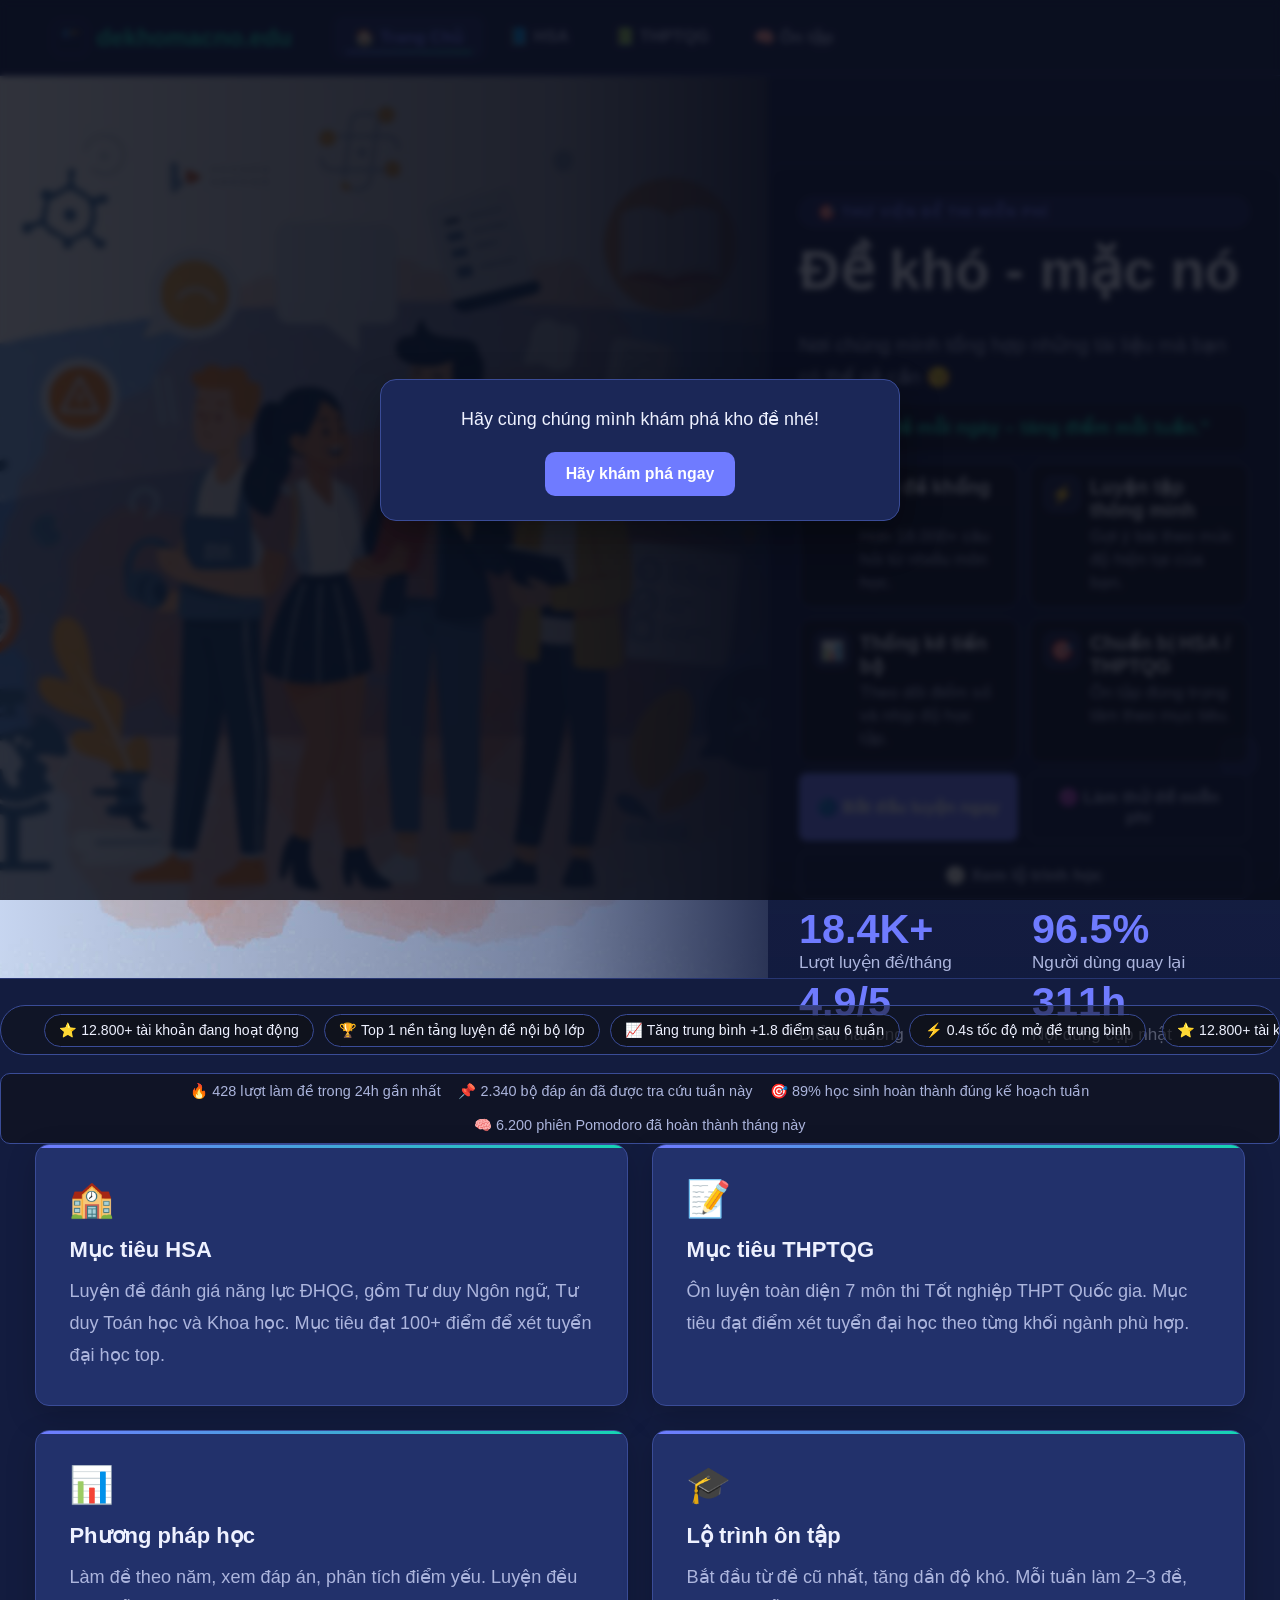
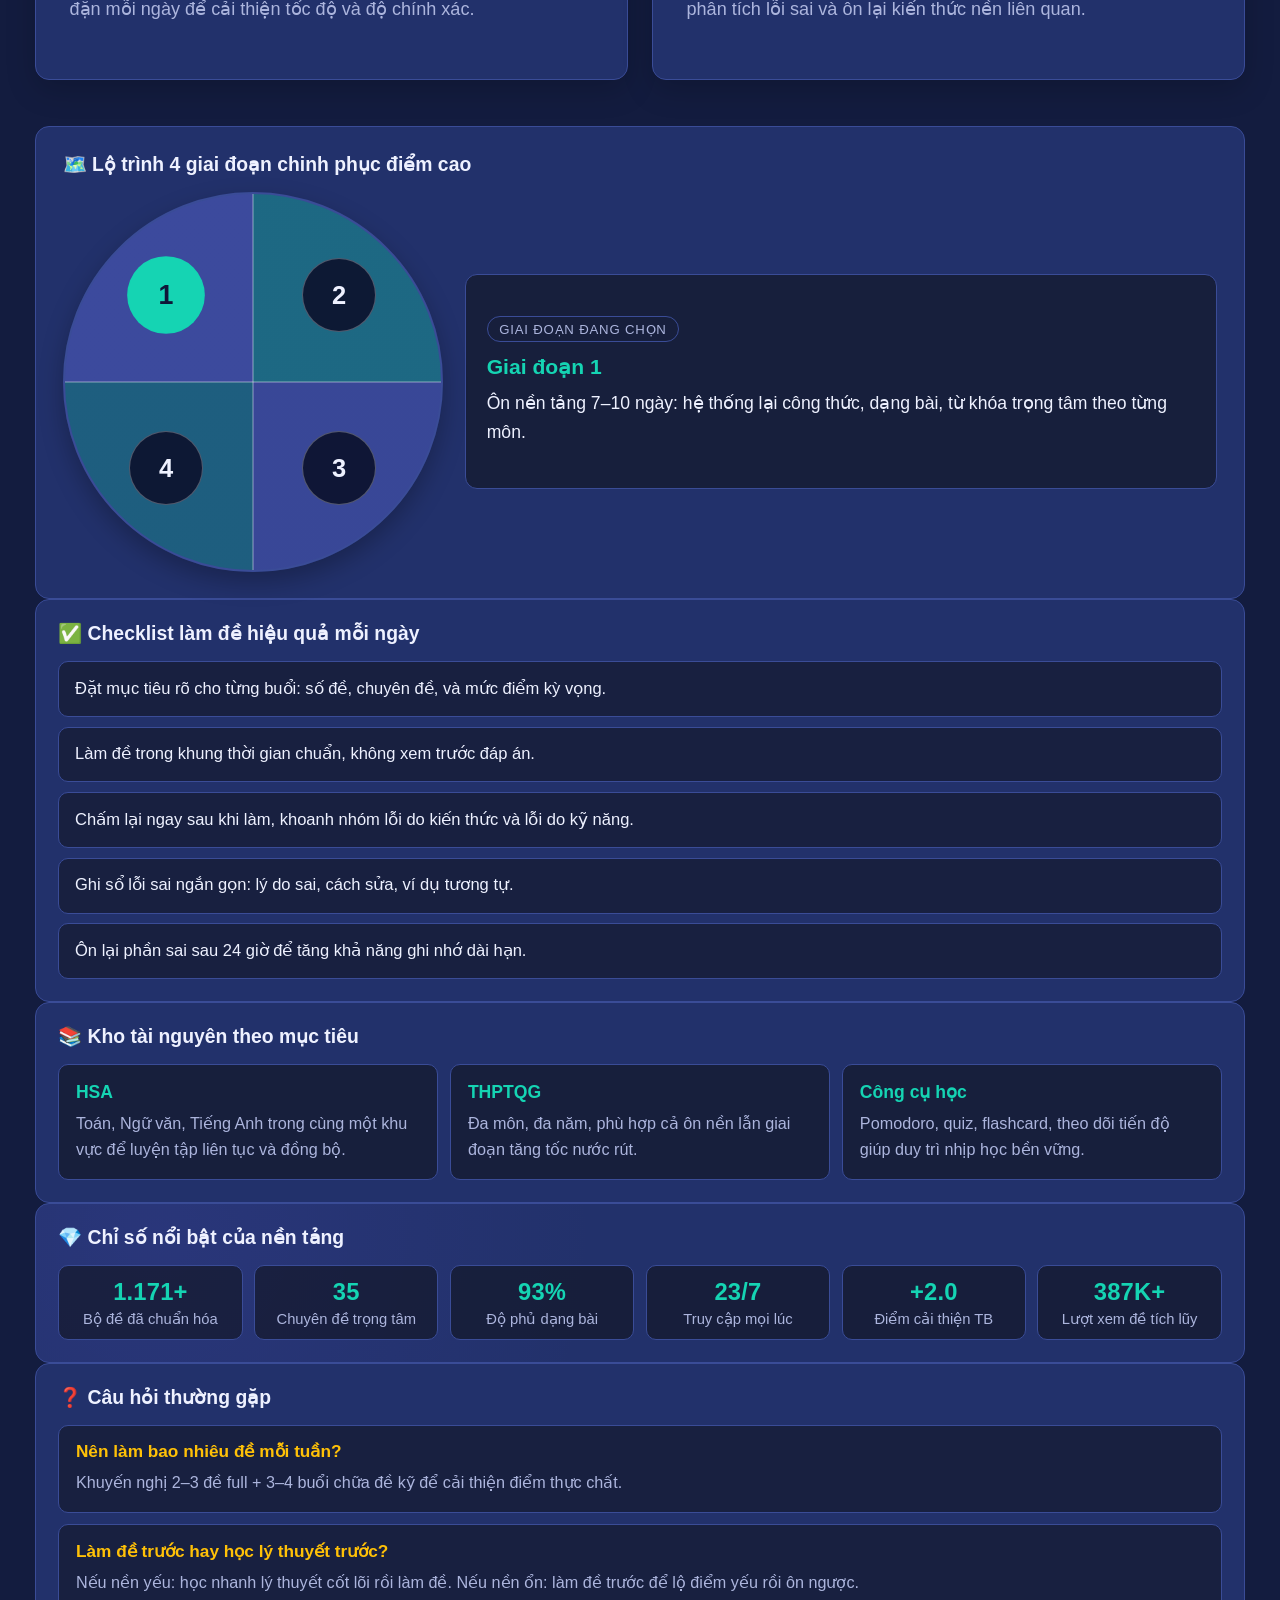
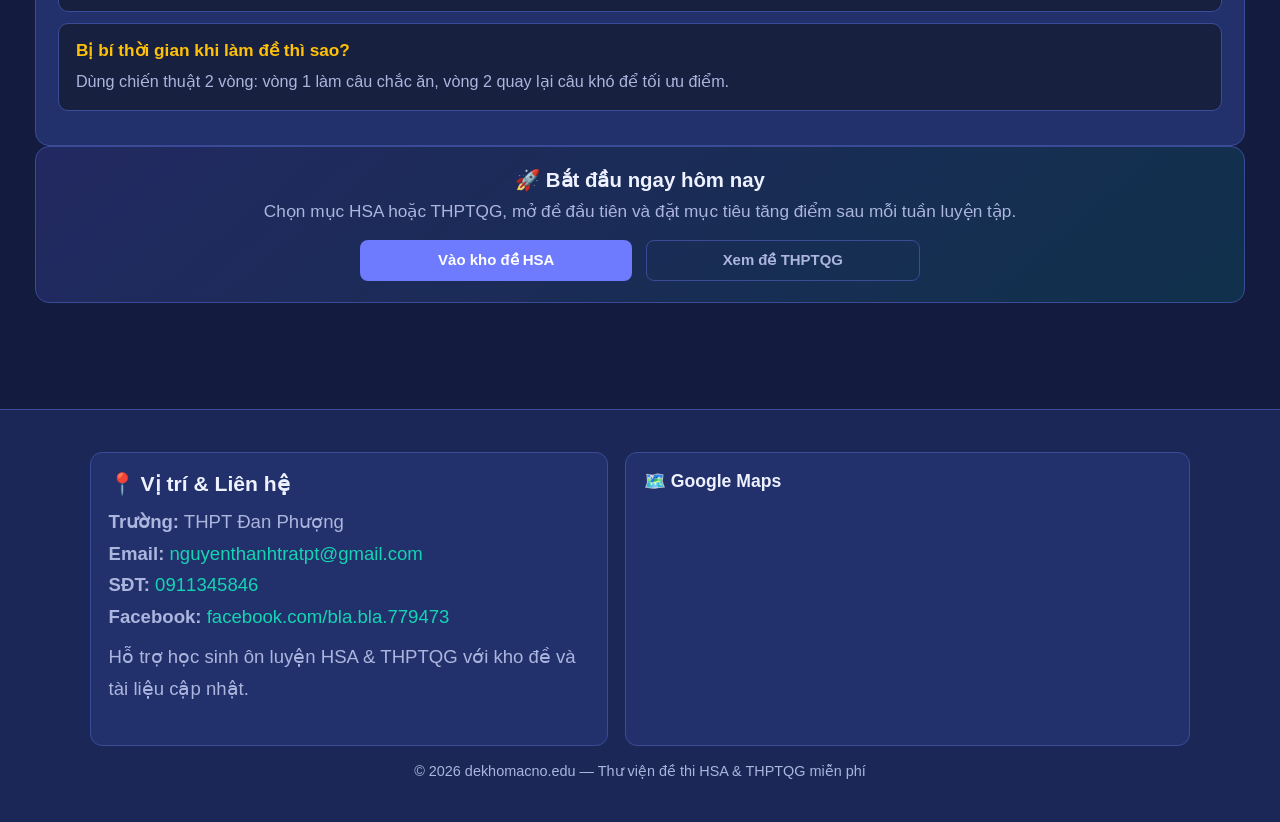
==== commit 16c2363e: "Update print statement from 'Hello' to 'Goodbye'" ====
--- a/index.html
+++ b/index.html
@@ -112,6 +112,12 @@
 .footer-map{width:100%;height:220px;border:0;border-radius:10px}
 .footer-copy{text-align:center;color:var(--muted);font-size:.82rem;margin-top:1rem}
 @media(max-width:860px){.footer-wrap{grid-template-columns:1fr}.footer-map{height:200px}}
+.welcome-redirect{position:fixed;inset:0;z-index:2101;display:none;align-items:center;justify-content:center;padding:1rem;background:rgba(8,10,20,.82);backdrop-filter:blur(3px)}
+.welcome-redirect.open{display:flex}
+.welcome-redirect-card{width:min(520px,calc(100vw - 2rem));background:var(--surface);border:1px solid var(--border);border-radius:16px;padding:1.35rem 1.25rem;text-align:center;box-shadow:0 16px 38px rgba(0,0,0,.35)}
+.welcome-redirect-card p{font-size:1.02rem;line-height:1.7;margin-bottom:1rem}
+.welcome-redirect-btn{display:inline-flex;align-items:center;justify-content:center;min-height:44px;padding:.65rem 1.2rem;border:none;border-radius:10px;background:var(--accent);color:#fff;font-size:.9rem;font-weight:700;cursor:pointer;transition:background .2s ease}
+.welcome-redirect-btn:hover{background:#5a52e0}
 </style>
 </head>
 <body class="is-loading text-reveal-pending">
@@ -120,6 +126,13 @@
     <div class="loader-spinner" aria-hidden="true"></div>
     <p>Đang tải dữ liệu đề thi...</p>
     <div class="loader-bar"><span></span></div>
+  </div>
+</div>
+
+<div id="welcomeRedirect" class="welcome-redirect" role="dialog" aria-modal="true" aria-labelledby="welcomeRedirectText">
+  <div class="welcome-redirect-card">
+    <p id="welcomeRedirectText">Hãy cùng chúng mình khám phá kho đề nhé!</p>
+    <button type="button" class="welcome-redirect-btn" onclick="goExploreNow()">Hãy khám phá ngay</button>
   </div>
 </div>
 <nav>
@@ -1493,6 +1506,21 @@
   document.getElementById('pPomo').textContent=state.pomodoroSessions;
 }
 
+const WELCOME_REDIRECT_KEY='dkmcn_welcome_redirected';
+const WELCOME_REDIRECT_URL='https://hellocu6969.github.io/dekhomacno/';
+
+function maybeShowWelcomeRedirect(){
+  const modal=document.getElementById('welcomeRedirect');
+  if(!modal)return;
+  if(localStorage.getItem(WELCOME_REDIRECT_KEY)==='1')return;
+  modal.classList.add('open');
+}
+
+function goExploreNow(){
+  localStorage.setItem(WELCOME_REDIRECT_KEY,'1');
+  window.location.href=WELCOME_REDIRECT_URL;
+}
+
 loadState();
 setupHsaExams();
 setupThptMathExams();
@@ -1508,6 +1536,7 @@
 initRoadmapWheel();
 initCountUp();
 fc('tg','toan',document.querySelector('#thptqg .fb button'));
+maybeShowWelcomeRedirect();
 
 if(document.readyState==='complete')hidePageLoader();
 else window.addEventListener('load',hidePageLoader,{once:true});
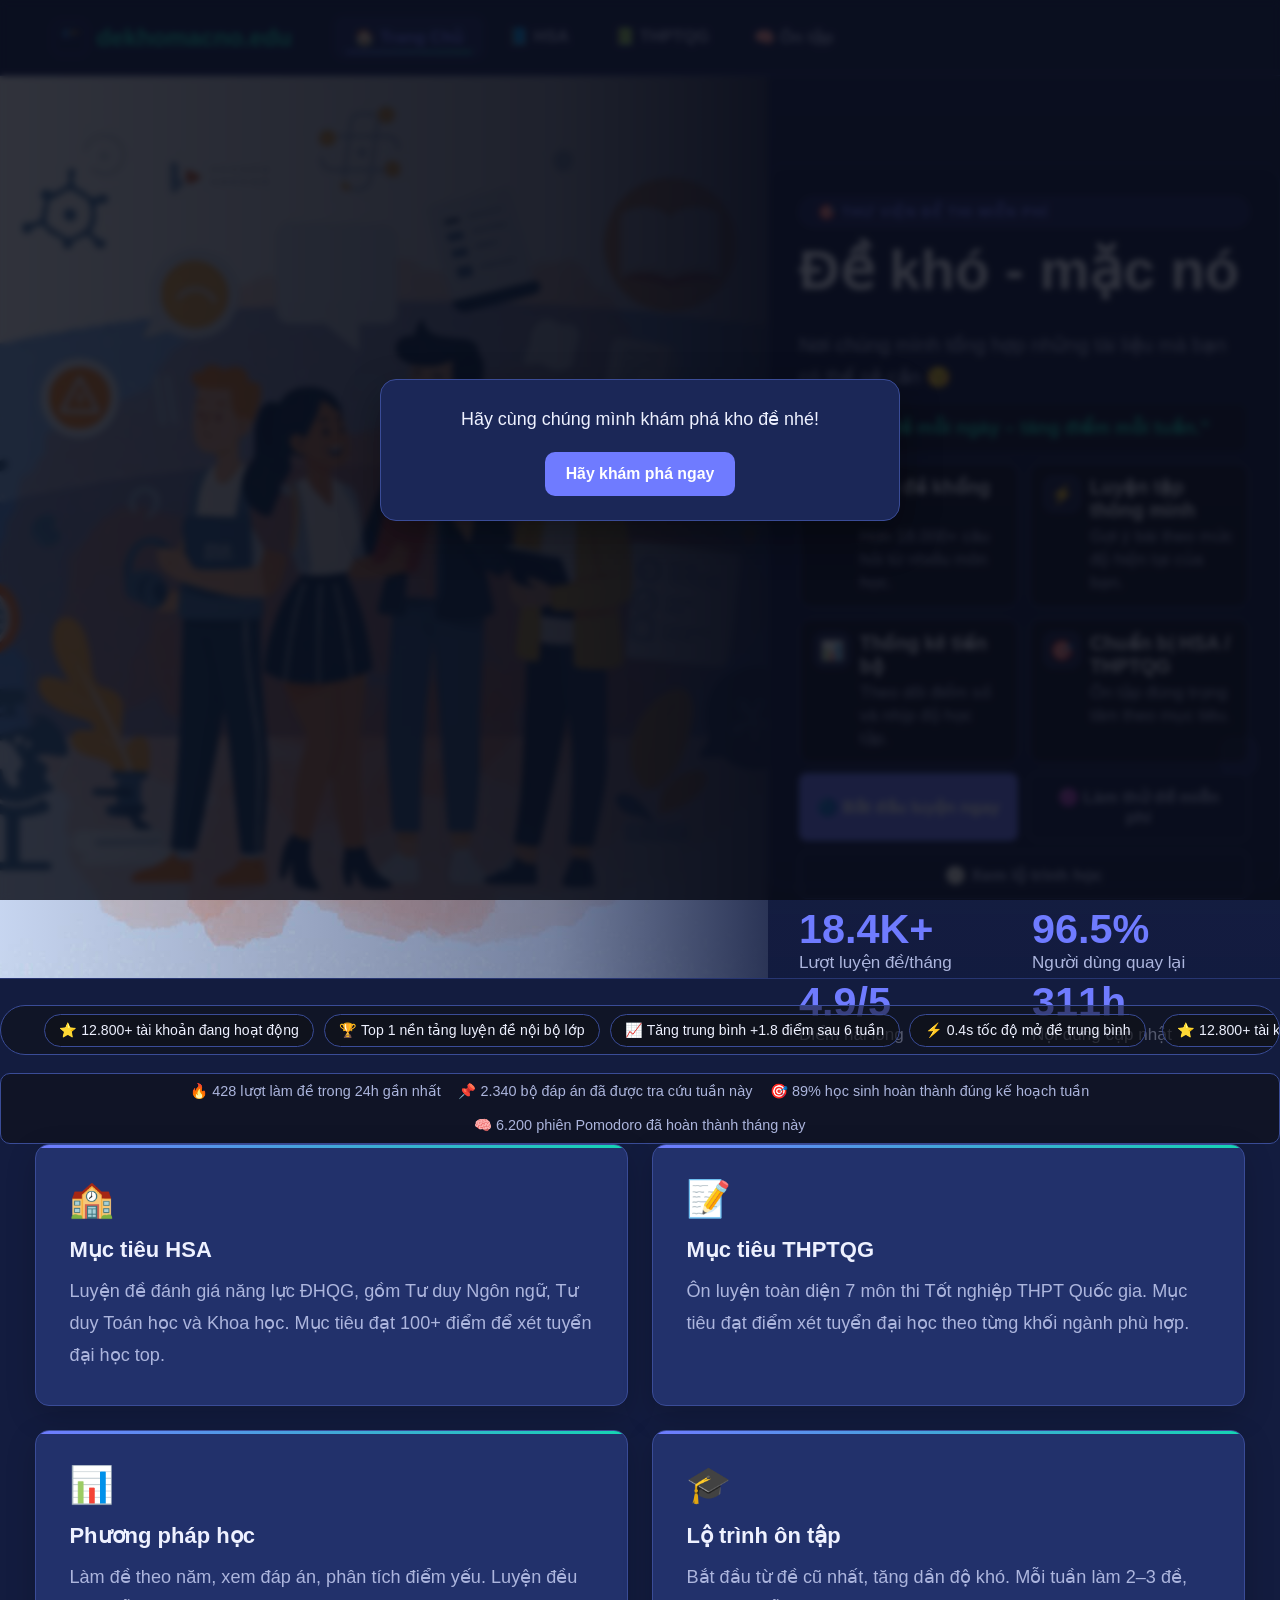
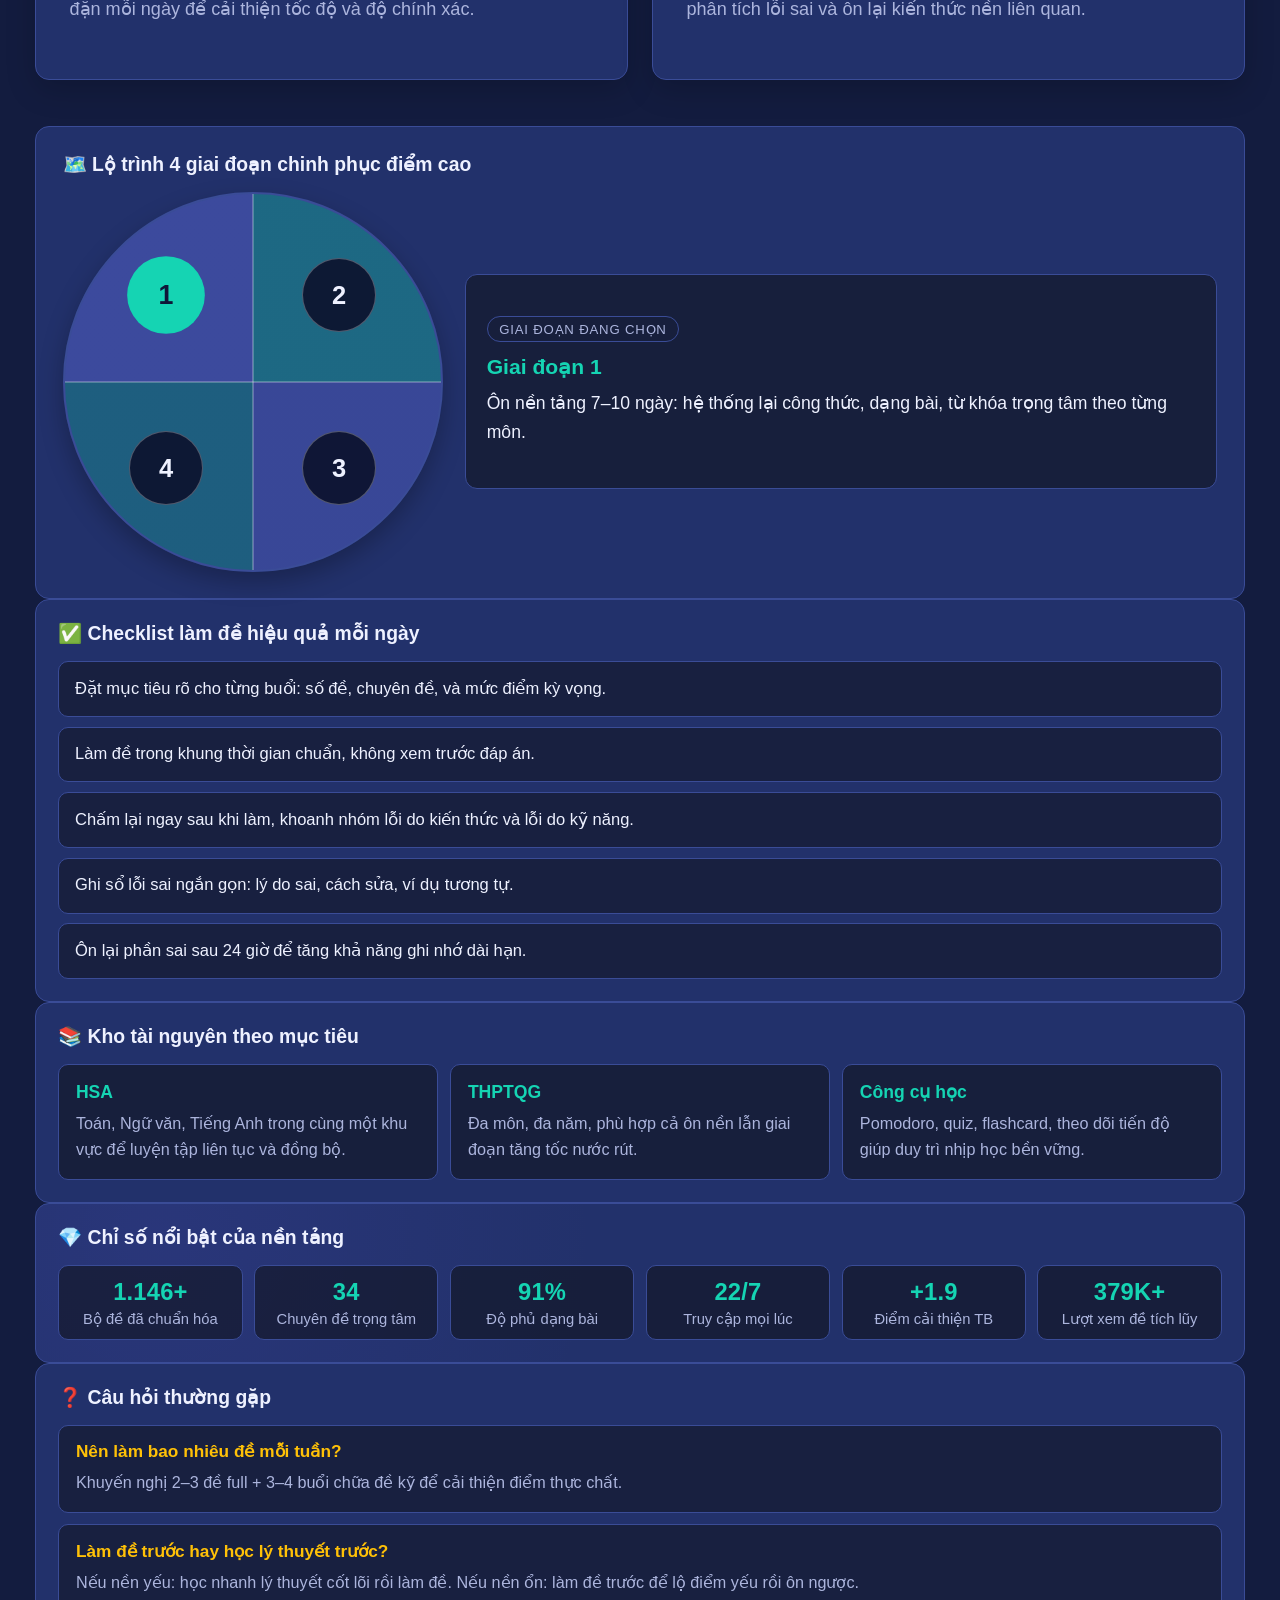
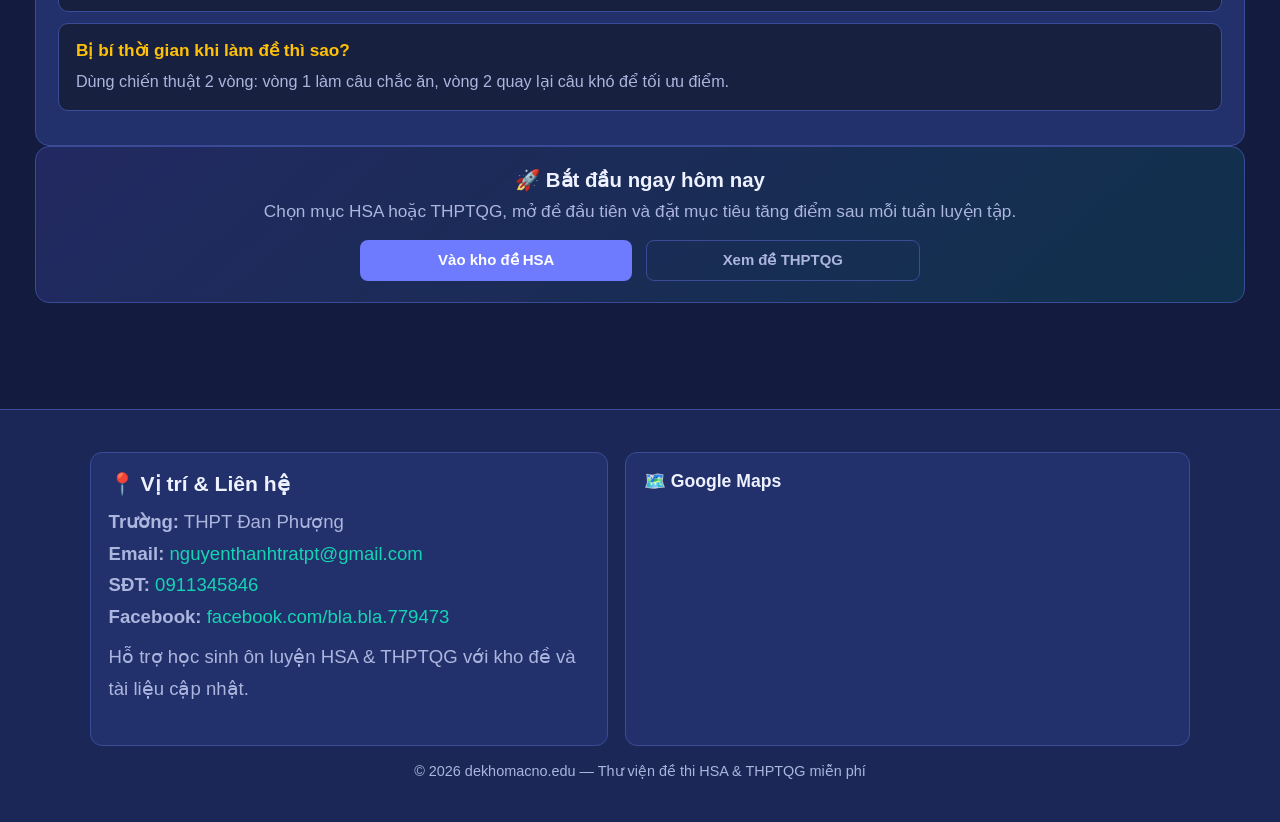
==== commit 16110ad3: "Update index.html" ====
--- a/index.html
+++ b/index.html
@@ -1509,15 +1509,37 @@
 const WELCOME_REDIRECT_KEY='dkmcn_welcome_redirected';
 const WELCOME_REDIRECT_URL='https://hellocu6969.github.io/dekhomacno/';
 
+function hasWelcomeRedirectCookie(){
+  return document.cookie.split(';').some(item=>item.trim()===`${WELCOME_REDIRECT_KEY}=1`);
+}
+
+function hasSeenWelcomeRedirect(){
+  try{
+    if(localStorage.getItem(WELCOME_REDIRECT_KEY)==='1')return true;
+  }catch(e){}
+  return hasWelcomeRedirectCookie();
+}
+
+function markWelcomeRedirected(){
+  try{localStorage.setItem(WELCOME_REDIRECT_KEY,'1');}
+  catch(e){}
+  document.cookie=`${WELCOME_REDIRECT_KEY}=1; path=/; max-age=31536000; SameSite=Lax`;
+}
+
+function isWelcomeForceMode(){
+  const params=new URLSearchParams(window.location.search||'');
+  return params.get('forceWelcome')==='1';
+}
+
 function maybeShowWelcomeRedirect(){
   const modal=document.getElementById('welcomeRedirect');
   if(!modal)return;
-  if(localStorage.getItem(WELCOME_REDIRECT_KEY)==='1')return;
+  if(!isWelcomeForceMode()&&hasSeenWelcomeRedirect())return;
   modal.classList.add('open');
 }
 
 function goExploreNow(){
-  localStorage.setItem(WELCOME_REDIRECT_KEY,'1');
+  markWelcomeRedirected();
   window.location.href=WELCOME_REDIRECT_URL;
 }
 
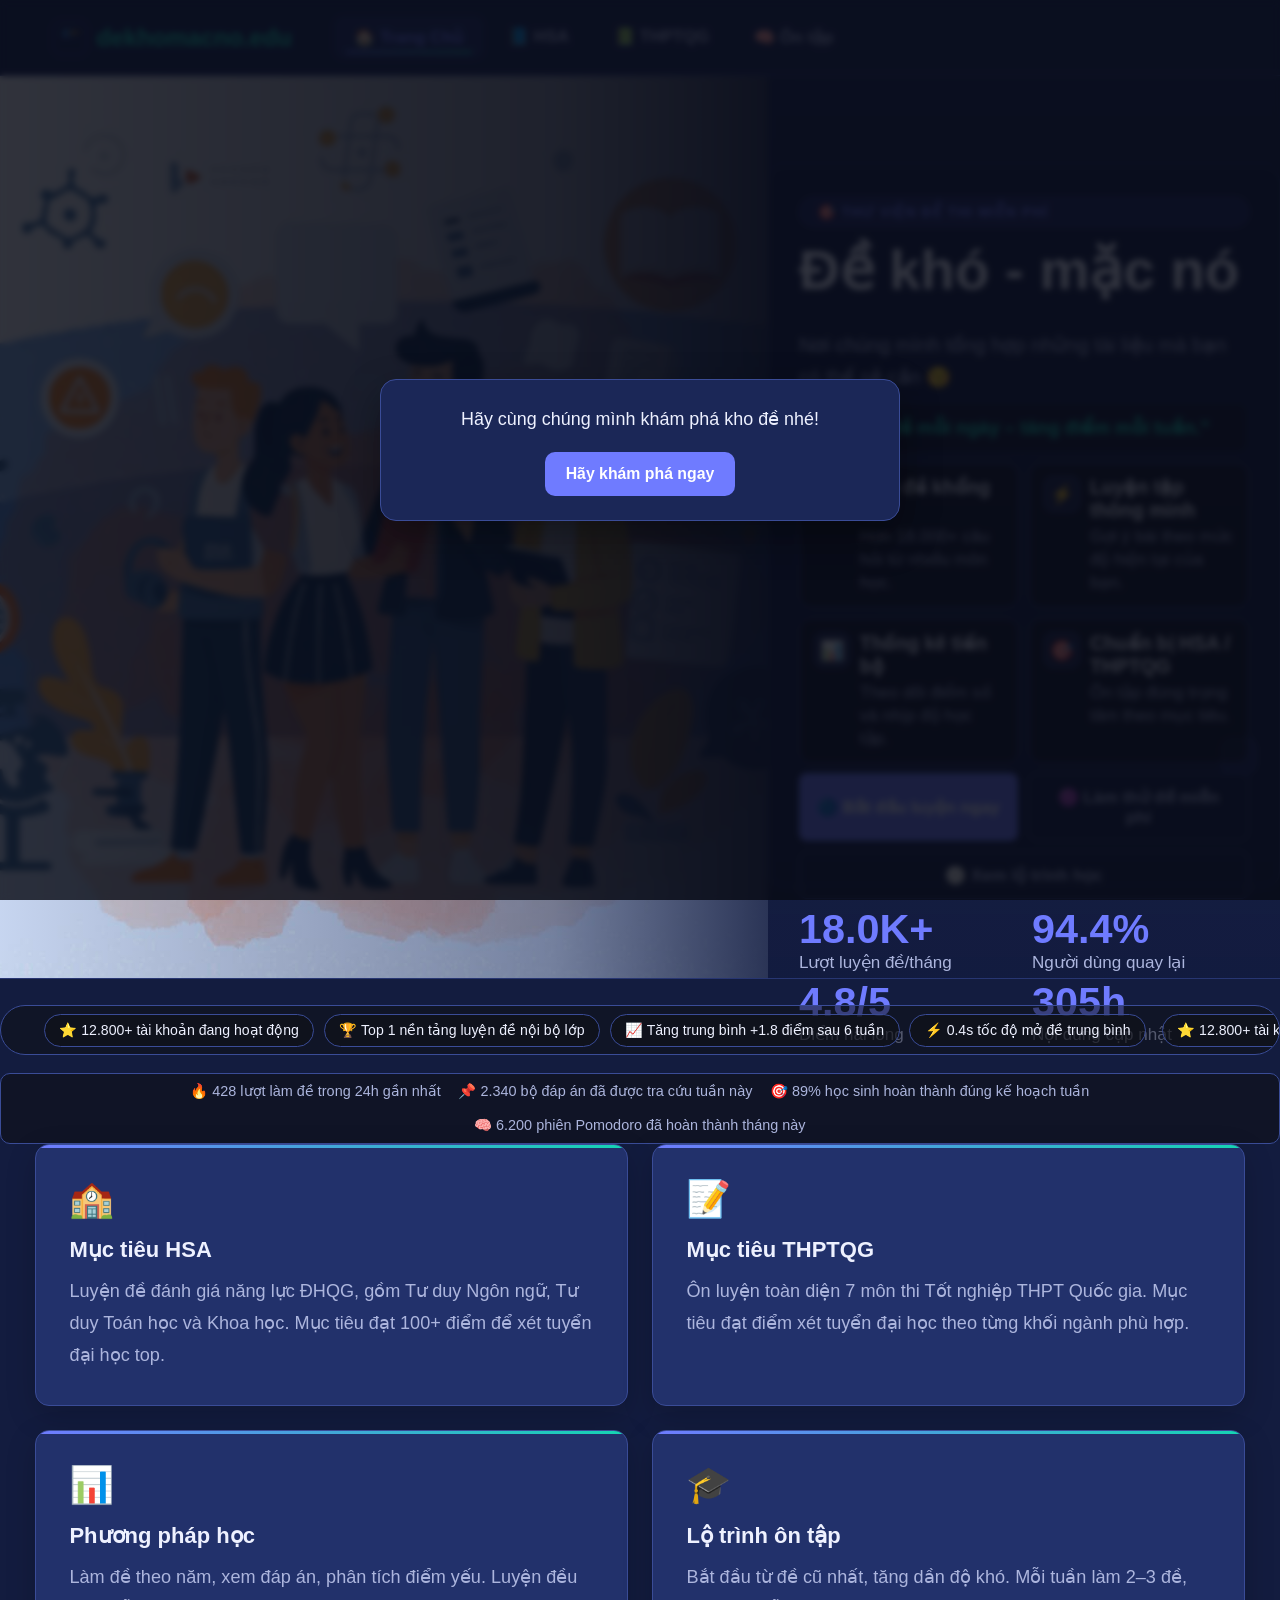
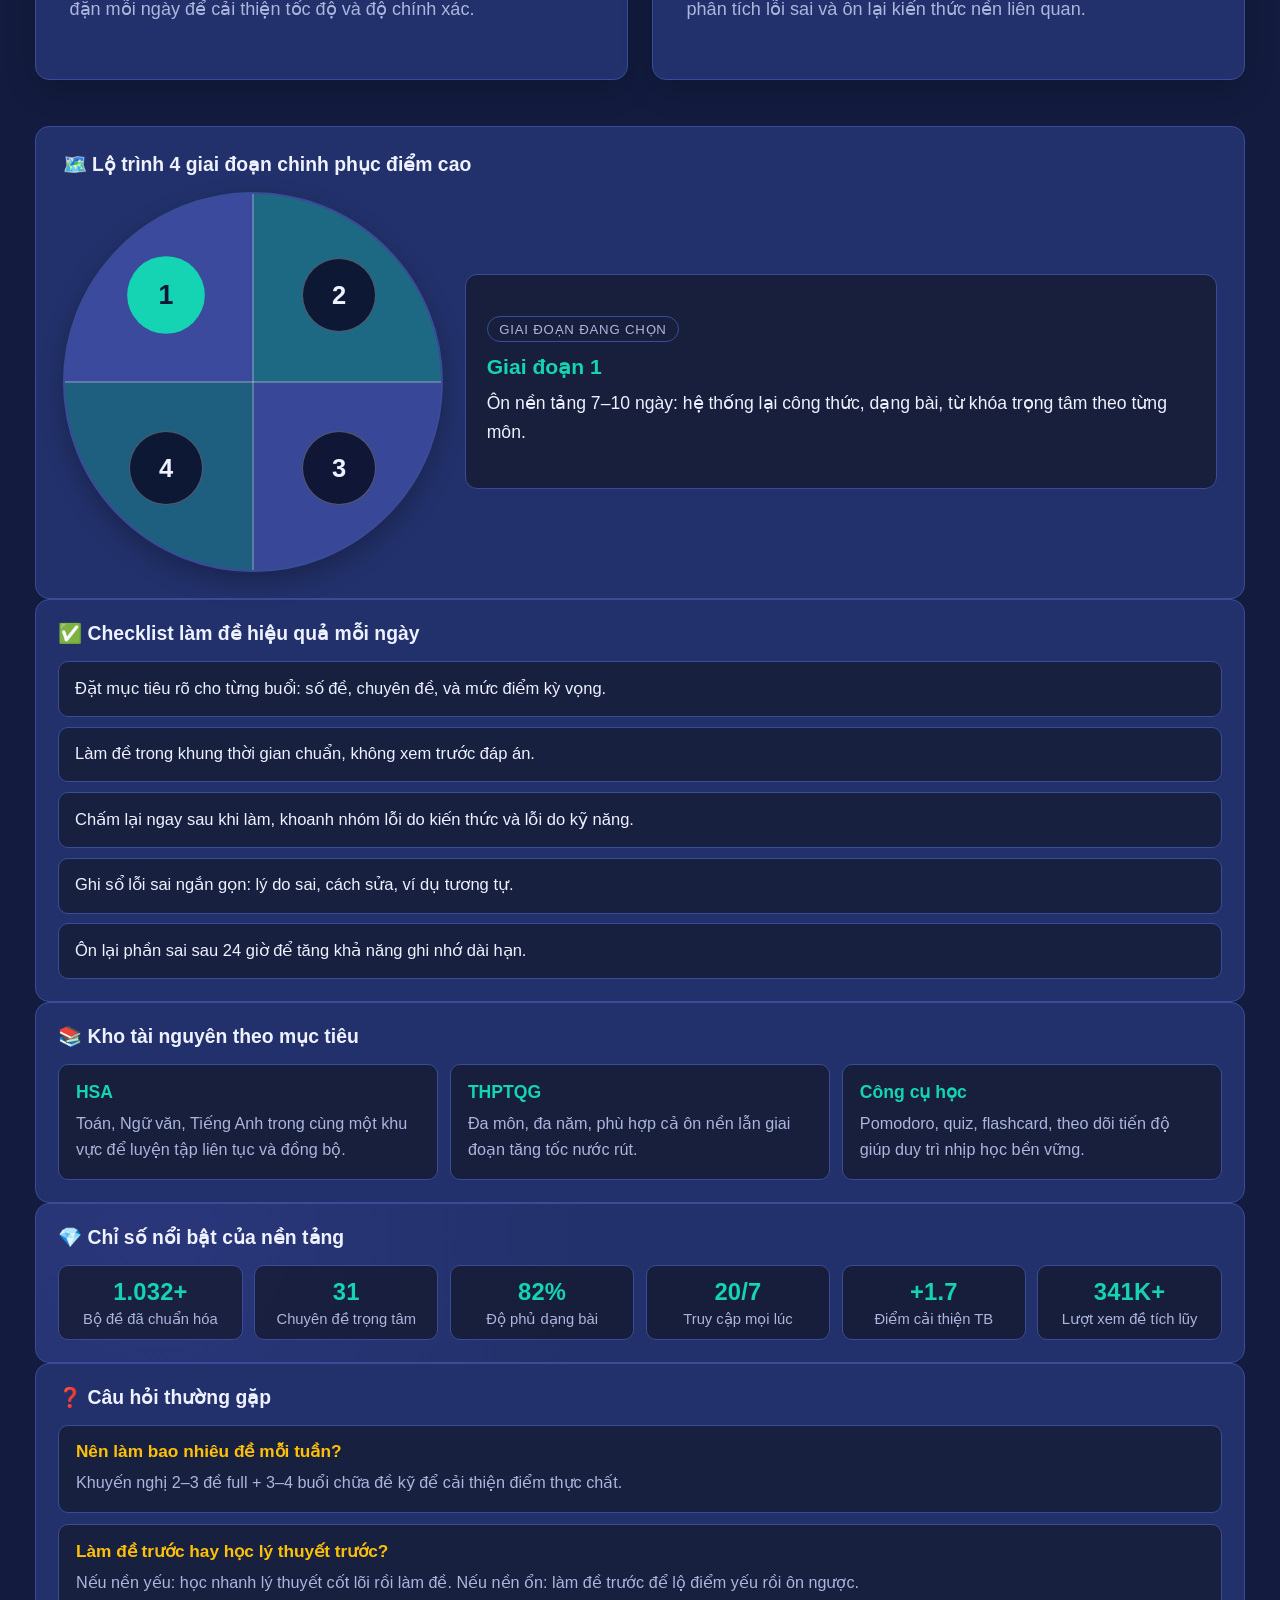
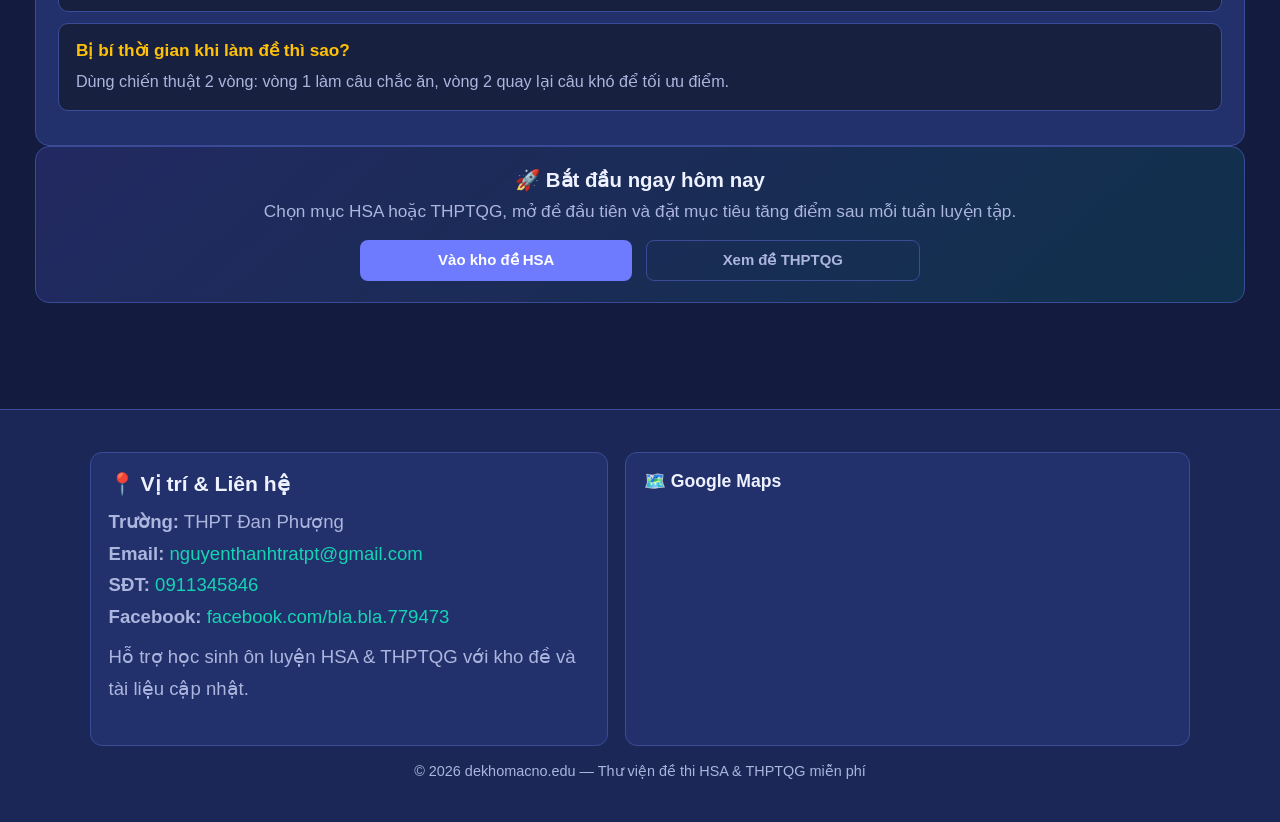
==== commit 4d8d7924: "Update print statement from 'Hello' to 'Goodbye'" ====
--- a/index.html
+++ b/index.html
@@ -1540,6 +1540,14 @@
 
 function goExploreNow(){
   markWelcomeRedirected();
+  try{
+    if(window.top&&window.top!==window.self){
+      window.top.location.href=WELCOME_REDIRECT_URL;
+      return;
+    }
+  }catch(e){}
+  const topNavResult=window.open(WELCOME_REDIRECT_URL,'_top');
+  if(topNavResult)return;
   window.location.href=WELCOME_REDIRECT_URL;
 }
 
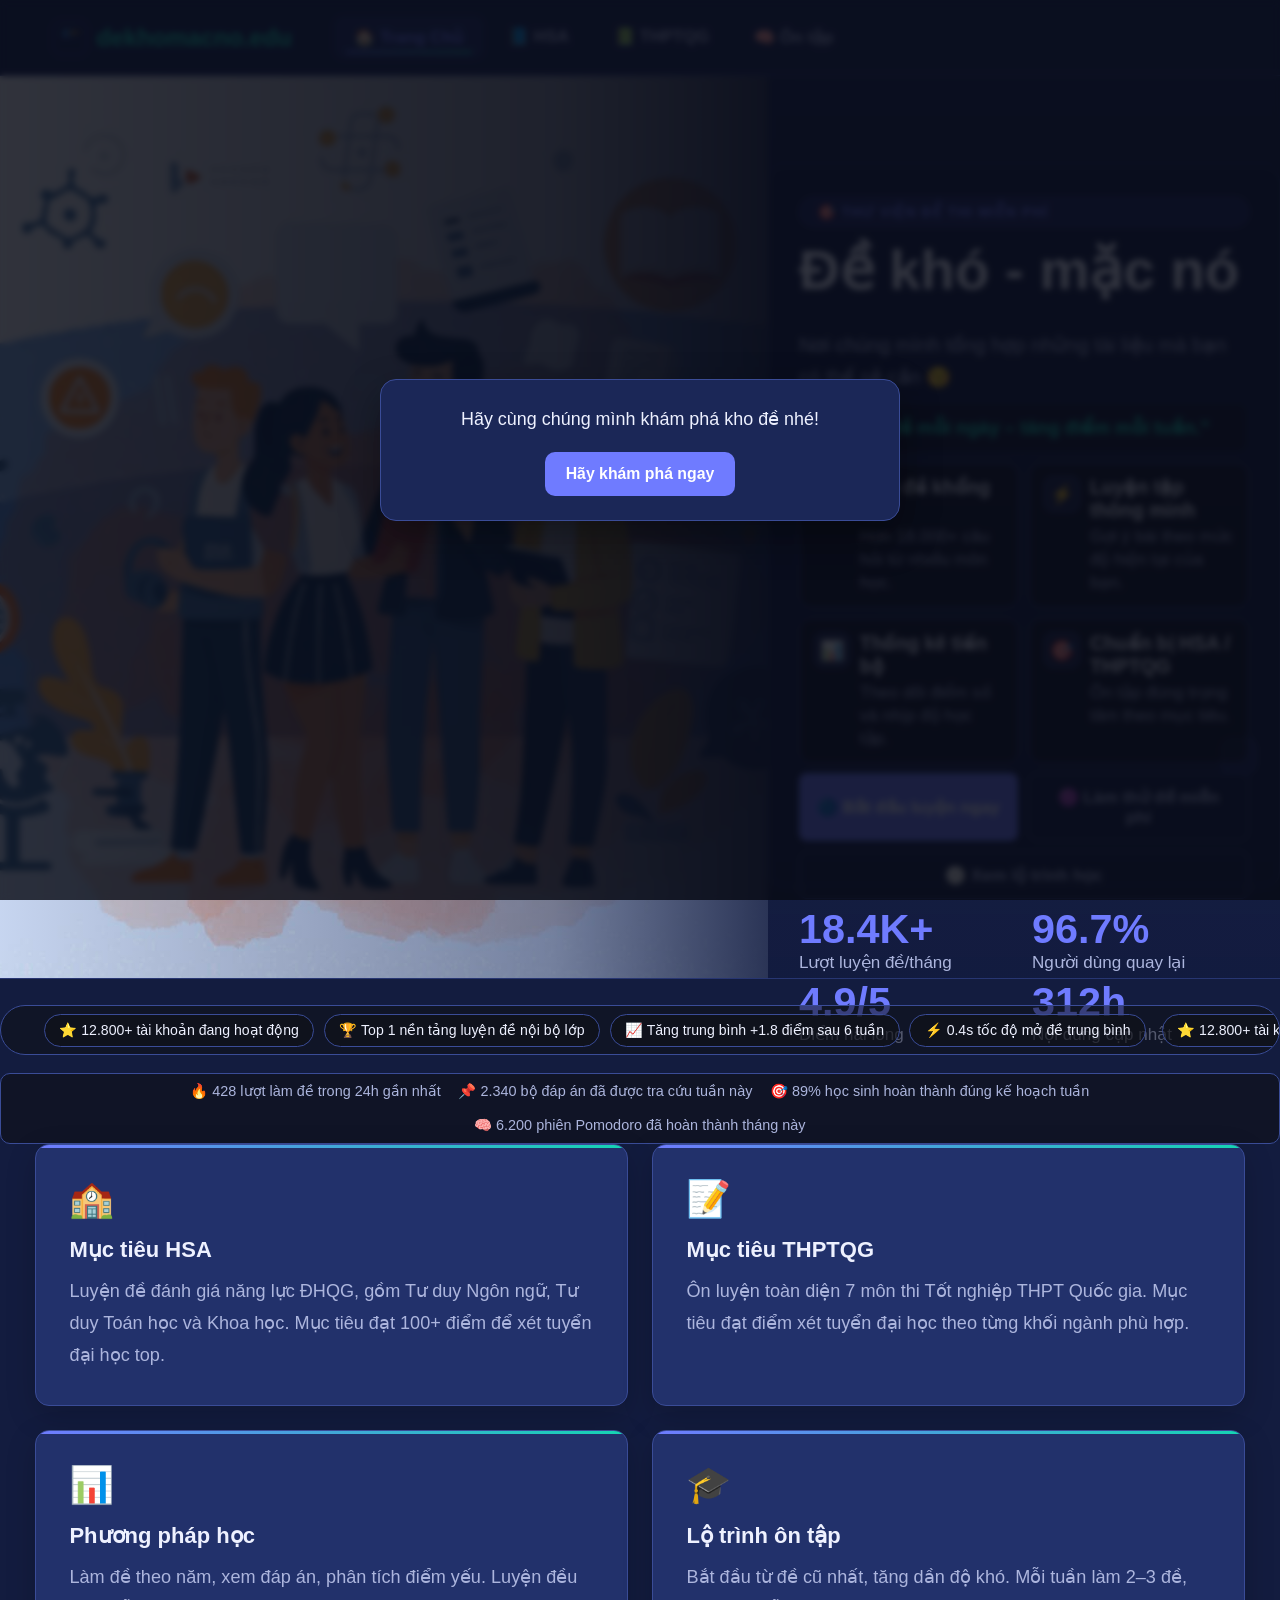
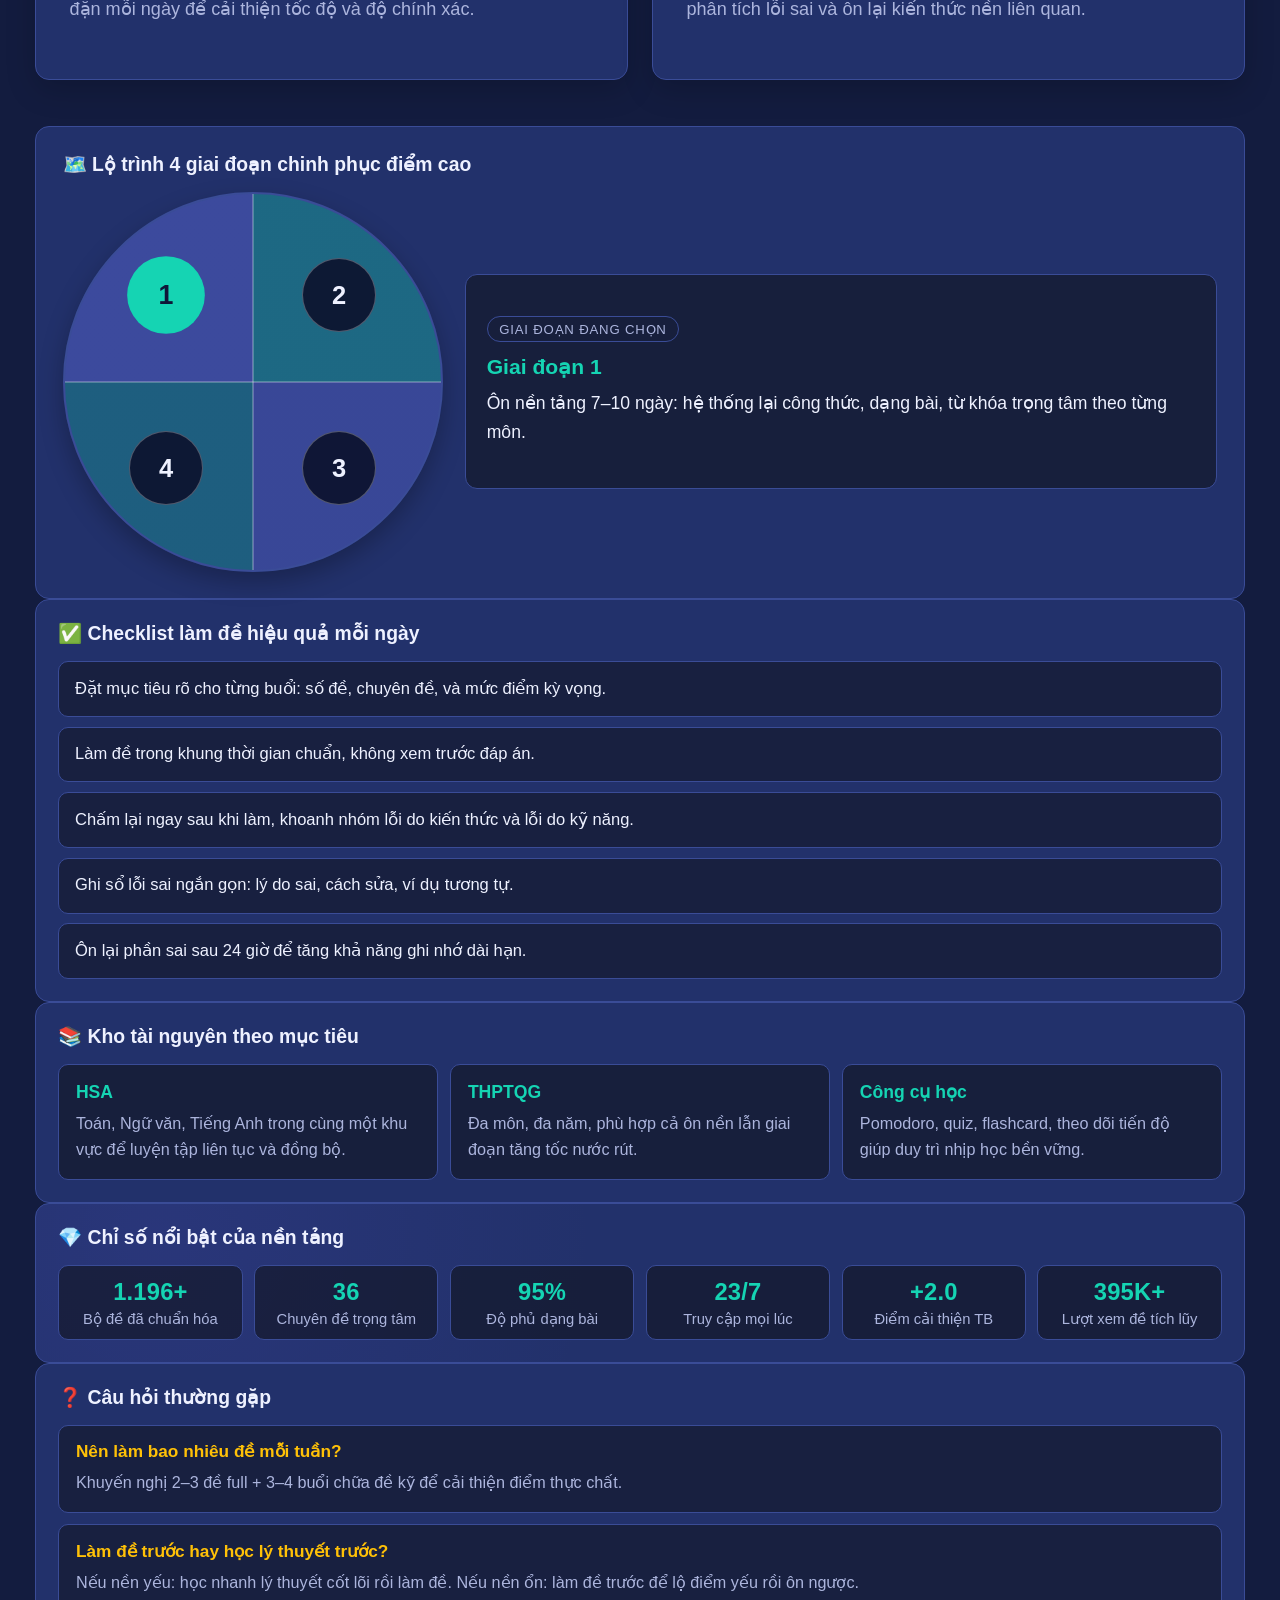
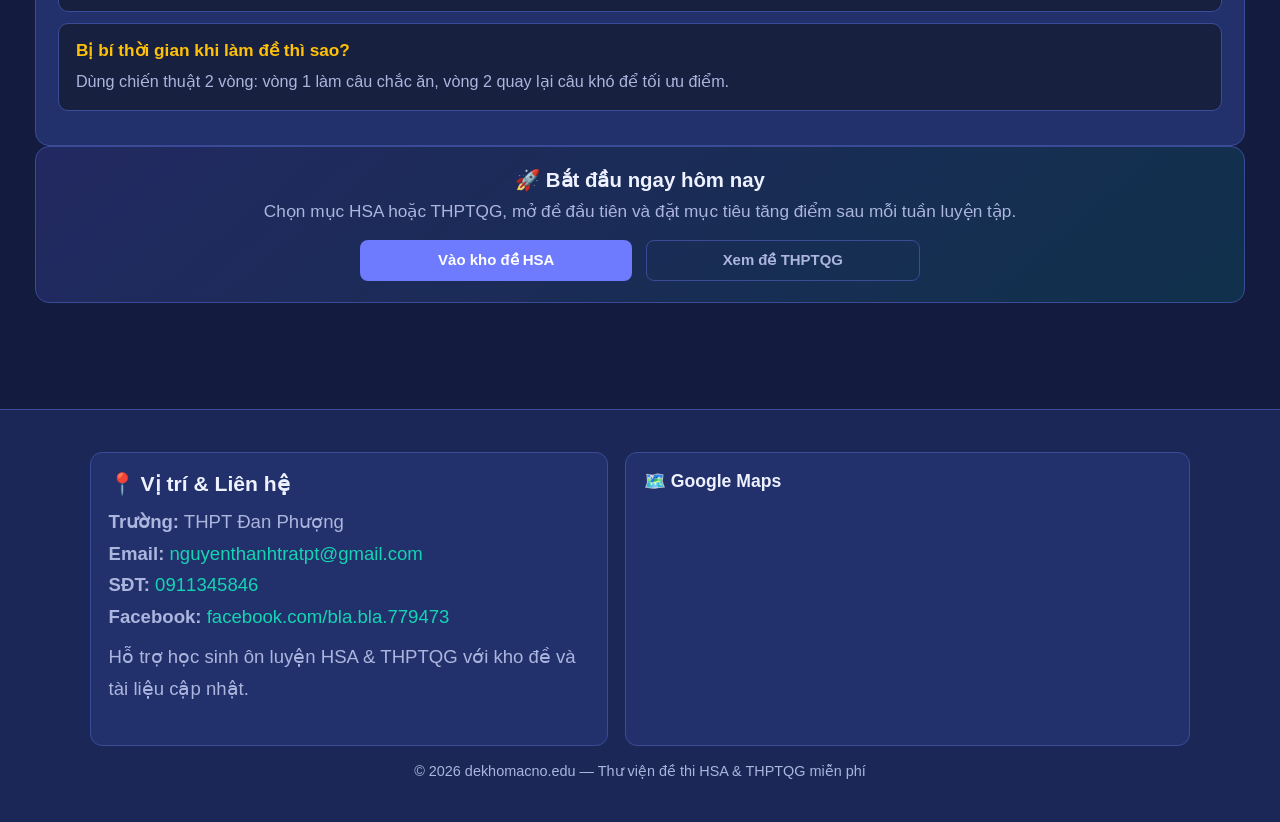
==== commit 282844f9: "Update index.html" ====
--- a/index.html
+++ b/index.html
@@ -1540,14 +1540,8 @@
 
 function goExploreNow(){
   markWelcomeRedirected();
-  try{
-    if(window.top&&window.top!==window.self){
-      window.top.location.href=WELCOME_REDIRECT_URL;
-      return;
-    }
-  }catch(e){}
-  const topNavResult=window.open(WELCOME_REDIRECT_URL,'_top');
-  if(topNavResult)return;
+  const newTab=window.open(WELCOME_REDIRECT_URL,'_blank','noopener,noreferrer');
+  if(newTab)return;
   window.location.href=WELCOME_REDIRECT_URL;
 }
 
